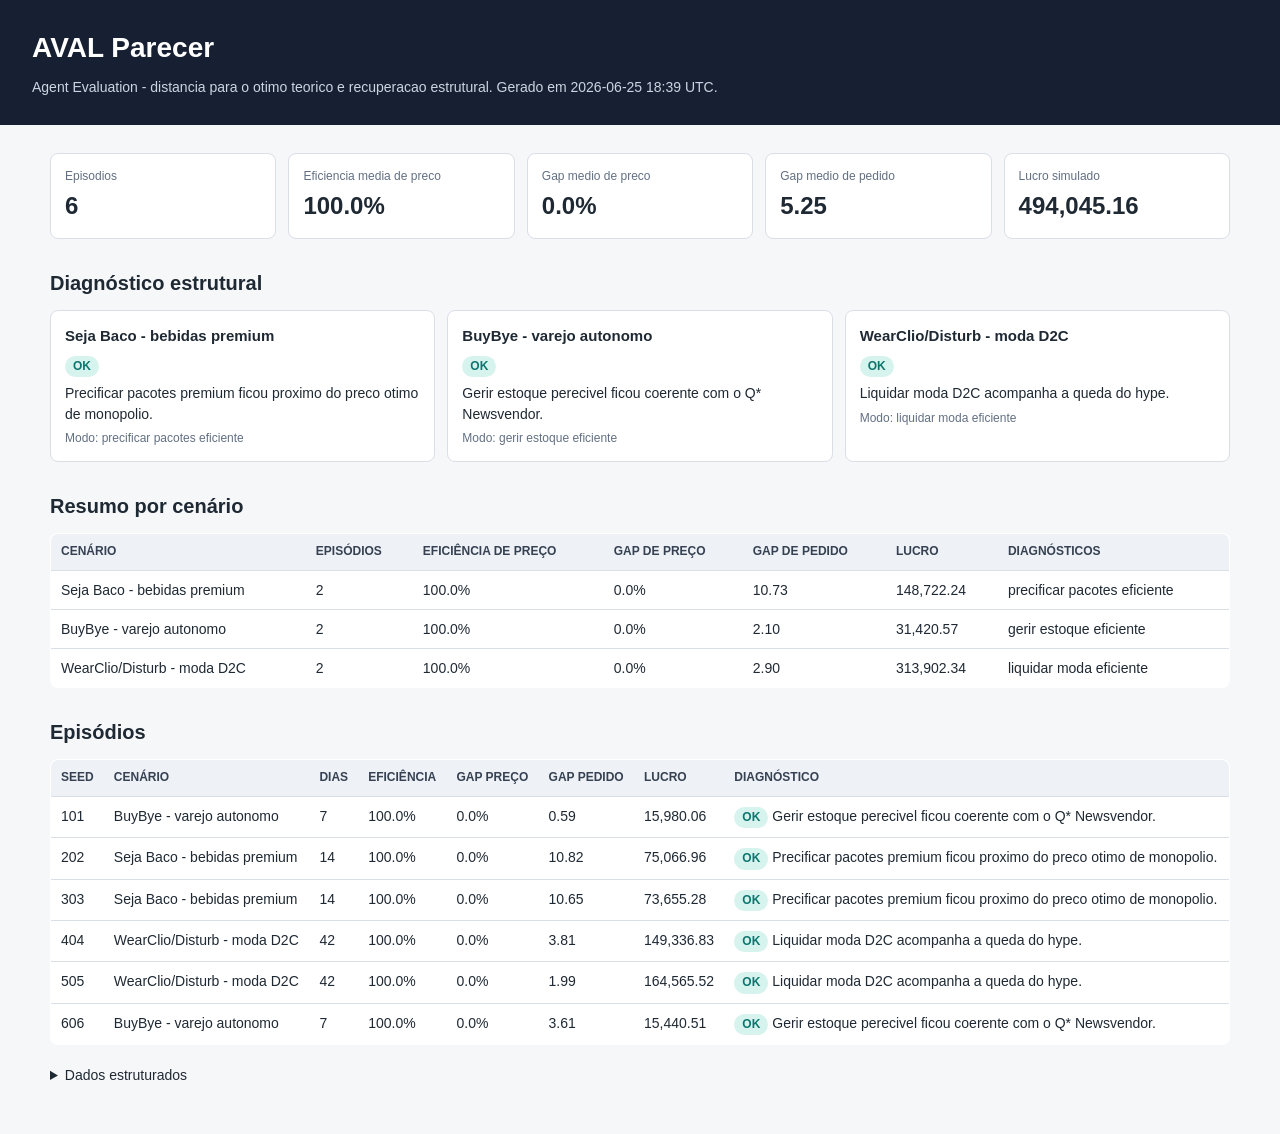
==== aval_parecer.html @ ace07bf6 "Implement AVAL MVP evaluation framework" ====
<!doctype html>
<html lang="pt-BR">
<head>
  <meta charset="utf-8">
  <meta name="viewport" content="width=device-width, initial-scale=1">
  <title>AVAL Parecer</title>
  <style>
    :root {
      color-scheme: light;
      --bg: #f6f7f9;
      --ink: #1f2933;
      --muted: #627083;
      --line: #d9dee7;
      --panel: #ffffff;
      --good: #0f766e;
      --bad: #b42318;
      --warn: #9a6700;
      --accent: #244c88;
    }
    body {
      margin: 0;
      background: var(--bg);
      color: var(--ink);
      font: 14px/1.45 Arial, Helvetica, sans-serif;
    }
    header {
      background: #172033;
      color: white;
      padding: 28px 32px;
    }
    main {
      max-width: 1180px;
      margin: 0 auto;
      padding: 28px 24px 48px;
    }
    h1, h2, h3 {
      margin: 0;
      letter-spacing: 0;
    }
    h1 {
      font-size: 28px;
      font-weight: 700;
    }
    h2 {
      font-size: 20px;
      margin: 30px 0 12px;
    }
    h3 {
      font-size: 15px;
      margin-bottom: 8px;
    }
    .subtitle {
      margin-top: 8px;
      color: #cbd5e1;
    }
    .grid {
      display: grid;
      grid-template-columns: repeat(auto-fit, minmax(210px, 1fr));
      gap: 12px;
    }
    .metric, .scenario {
      background: var(--panel);
      border: 1px solid var(--line);
      border-radius: 8px;
      padding: 14px;
    }
    .metric-label, .muted {
      color: var(--muted);
      font-size: 12px;
    }
    .metric-value {
      font-size: 24px;
      font-weight: 700;
      margin-top: 4px;
    }
    table {
      width: 100%;
      border-collapse: collapse;
      background: var(--panel);
      border: 1px solid var(--line);
      border-radius: 8px;
      overflow: hidden;
    }
    th, td {
      border-bottom: 1px solid var(--line);
      padding: 9px 10px;
      text-align: left;
      vertical-align: top;
    }
    th {
      background: #eef2f7;
      color: #364152;
      font-size: 12px;
      text-transform: uppercase;
    }
    tr:last-child td {
      border-bottom: 0;
    }
    .badge {
      display: inline-block;
      border-radius: 999px;
      padding: 2px 8px;
      font-size: 12px;
      font-weight: 700;
      white-space: nowrap;
    }
    .pass {
      background: #d7f3ee;
      color: var(--good);
    }
    .fail {
      background: #fee4e2;
      color: var(--bad);
    }
    .unknown {
      background: #fff2cc;
      color: var(--warn);
    }
    .scenario p {
      margin: 6px 0 0;
    }
    details {
      margin-top: 20px;
    }
    pre {
      max-height: 320px;
      overflow: auto;
      background: #111827;
      color: #e5e7eb;
      padding: 12px;
      border-radius: 8px;
      font-size: 12px;
    }
  </style>
</head>
<body>
  <header>
    <h1>AVAL Parecer</h1>
    <div class="subtitle">Agent Evaluation - distancia para o otimo teorico e recuperacao estrutural. Gerado em 2026-06-25 18:39 UTC.</div>
  </header>
  <main>
    <section class="grid" aria-label="Resumo executivo">
      <div class="metric"><div class="metric-label">Episodios</div><div class="metric-value">6</div></div>
      <div class="metric"><div class="metric-label">Eficiencia media de preco</div><div class="metric-value">100.0%</div></div>
      <div class="metric"><div class="metric-label">Gap medio de preco</div><div class="metric-value">0.0%</div></div>
      <div class="metric"><div class="metric-label">Gap medio de pedido</div><div class="metric-value">5.25</div></div>
      <div class="metric"><div class="metric-label">Lucro simulado</div><div class="metric-value">494,045.16</div></div>
    </section>

    <h2>Diagn&oacute;stico estrutural</h2>
    <section class="grid">
      <article class="scenario"><h3>Seja Baco - bebidas premium</h3><span class="badge pass">OK</span><p>Precificar pacotes premium ficou proximo do preco otimo de monopolio.</p><p class="muted">Modo: precificar pacotes eficiente</p></article>
<article class="scenario"><h3>BuyBye - varejo autonomo</h3><span class="badge pass">OK</span><p>Gerir estoque perecivel ficou coerente com o Q* Newsvendor.</p><p class="muted">Modo: gerir estoque eficiente</p></article>
<article class="scenario"><h3>WearClio/Disturb - moda D2C</h3><span class="badge pass">OK</span><p>Liquidar moda D2C acompanha a queda do hype.</p><p class="muted">Modo: liquidar moda eficiente</p></article>
    </section>

    <h2>Resumo por cen&aacute;rio</h2>
    <table>
      <thead>
        <tr>
          <th>Cen&aacute;rio</th>
          <th>Epis&oacute;dios</th>
          <th>Efici&ecirc;ncia de pre&ccedil;o</th>
          <th>Gap de pre&ccedil;o</th>
          <th>Gap de pedido</th>
          <th>Lucro</th>
          <th>Diagn&oacute;sticos</th>
        </tr>
      </thead>
      <tbody>
        <tr><td>Seja Baco - bebidas premium</td><td>2</td><td>100.0%</td><td>0.0%</td><td>10.73</td><td>148,722.24</td><td>precificar pacotes eficiente</td></tr>
<tr><td>BuyBye - varejo autonomo</td><td>2</td><td>100.0%</td><td>0.0%</td><td>2.10</td><td>31,420.57</td><td>gerir estoque eficiente</td></tr>
<tr><td>WearClio/Disturb - moda D2C</td><td>2</td><td>100.0%</td><td>0.0%</td><td>2.90</td><td>313,902.34</td><td>liquidar moda eficiente</td></tr>
      </tbody>
    </table>

    <h2>Epis&oacute;dios</h2>
    <table>
      <thead>
        <tr>
          <th>Seed</th>
          <th>Cen&aacute;rio</th>
          <th>Dias</th>
          <th>Efici&ecirc;ncia</th>
          <th>Gap pre&ccedil;o</th>
          <th>Gap pedido</th>
          <th>Lucro</th>
          <th>Diagn&oacute;stico</th>
        </tr>
      </thead>
      <tbody>
        <tr><td>101</td><td>BuyBye - varejo autonomo</td><td>7</td><td>100.0%</td><td>0.0%</td><td>0.59</td><td>15,980.06</td><td><span class="badge pass">OK</span> Gerir estoque perecivel ficou coerente com o Q* Newsvendor.</td></tr>
<tr><td>202</td><td>Seja Baco - bebidas premium</td><td>14</td><td>100.0%</td><td>0.0%</td><td>10.82</td><td>75,066.96</td><td><span class="badge pass">OK</span> Precificar pacotes premium ficou proximo do preco otimo de monopolio.</td></tr>
<tr><td>303</td><td>Seja Baco - bebidas premium</td><td>14</td><td>100.0%</td><td>0.0%</td><td>10.65</td><td>73,655.28</td><td><span class="badge pass">OK</span> Precificar pacotes premium ficou proximo do preco otimo de monopolio.</td></tr>
<tr><td>404</td><td>WearClio/Disturb - moda D2C</td><td>42</td><td>100.0%</td><td>0.0%</td><td>3.81</td><td>149,336.83</td><td><span class="badge pass">OK</span> Liquidar moda D2C acompanha a queda do hype.</td></tr>
<tr><td>505</td><td>WearClio/Disturb - moda D2C</td><td>42</td><td>100.0%</td><td>0.0%</td><td>1.99</td><td>164,565.52</td><td><span class="badge pass">OK</span> Liquidar moda D2C acompanha a queda do hype.</td></tr>
<tr><td>606</td><td>BuyBye - varejo autonomo</td><td>7</td><td>100.0%</td><td>0.0%</td><td>3.61</td><td>15,440.51</td><td><span class="badge pass">OK</span> Gerir estoque perecivel ficou coerente com o Q* Newsvendor.</td></tr>
      </tbody>
    </table>

    <details>
      <summary>Dados estruturados</summary>
      <pre>{
  &quot;agent_name&quot;: &quot;OracleAgent&quot;,
  &quot;seeds&quot;: [
    101,
    202,
    303,
    404,
    505,
    606
  ],
  &quot;scenario_assignment&quot;: {
    &quot;101&quot;: &quot;buybye_autonomous&quot;,
    &quot;202&quot;: &quot;baco_premium&quot;,
    &quot;303&quot;: &quot;baco_premium&quot;,
    &quot;404&quot;: &quot;d2c_fashion&quot;,
    &quot;505&quot;: &quot;d2c_fashion&quot;,
    &quot;606&quot;: &quot;buybye_autonomous&quot;
  },
  &quot;episodes&quot;: [
    {
      &quot;scenario_id&quot;: &quot;buybye_autonomous&quot;,
      &quot;seed&quot;: 101,
      &quot;horizon_days&quot;: 7,
      &quot;steps&quot;: [
        {
          &quot;scenario_id&quot;: &quot;buybye_autonomous&quot;,
          &quot;seed&quot;: 101,
          &quot;day&quot;: 0,
          &quot;prices&quot;: [
            24.4375,
            36.97959183673469,
            25.162162162162158
          ],
          &quot;orders&quot;: [
            52.19466666666666,
            54.99159859976663,
            42.09767123287671
          ],
          &quot;markdowns&quot;: [
            0.0,
            0.0,
            0.0
          ],
          &quot;offer_ids&quot;: [
            &quot;fresh_salad_bowl&quot;,
            &quot;sushi_box&quot;,
            &quot;cold_pressed_juice&quot;
          ],
          &quot;sku_ids&quot;: [
            &quot;fresh_salad_bowl&quot;,
            &quot;sushi_box&quot;,
            &quot;cold_pressed_juice&quot;
          ],
          &quot;bundle_ids&quot;: [],
          &quot;oracle_prices&quot;: [
            24.4375,
            36.97959183673469,
            25.162162162162158
          ],
          &quot;oracle_orders&quot;: [
            52.19466666666666,
            54.99159859976663,
            42.09767123287671
          ],
          &quot;relative_price_gap&quot;: [
            0.0,
            0.0,
            0.0
          ],
          &quot;order_gap&quot;: [
            0.0,
            0.0,
            0.0
          ],
          &quot;mean_abs_relative_price_gap&quot;: 0.0,
          &quot;mean_abs_order_gap&quot;: 0.0,
          &quot;price_efficiency&quot;: 1.0,
          &quot;cost_pass_through&quot;: 1.276126706258468,
          &quot;profit&quot;: 2437.3826606750354,
          &quot;revenue&quot;: 4048.378716202955,
          &quot;order_cost&quot;: 1628.3009383268598,
          &quot;expired_units&quot;: [
            0.0,
            8.652441399469993,
            0.0
          ],
          &quot;lost_sales&quot;: [
            9.79837351287106,
            0.0,
            0.187658654402739
          ],
          &quot;bundle_sales&quot;: [],
          &quot;inventory_end&quot;: [
            0.0,
            0.0,
            0.0
          ]
        },
        {
          &quot;scenario_id&quot;: &quot;buybye_autonomous&quot;,
          &quot;seed&quot;: 101,
          &quot;day&quot;: 1,
          &quot;prices&quot;: [
            24.4375,
            36.97959183673469,
            25.162162162162158
          ],
          &quot;orders&quot;: [
            52.19466666666666,
            54.99159859976663,
            42.09767123287671
          ],
          &quot;markdowns&quot;: [
            0.0,
            0.0,
            0.0
          ],
          &quot;offer_ids&quot;: [
            &quot;fresh_salad_bowl&quot;,
            &quot;sushi_box&quot;,
            &quot;cold_pressed_juice&quot;
          ],
          &quot;sku_ids&quot;: [
            &quot;fresh_salad_bowl&quot;,
            &quot;sushi_box&quot;,
            &quot;cold_pressed_juice&quot;
          ],
          &quot;bundle_ids&quot;: [],
          &quot;oracle_prices&quot;: [
            24.4375,
            36.97959183673469,
            25.162162162162158
          ],
          &quot;oracle_orders&quot;: [
            52.19466666666666,
            54.99159859976663,
            42.09767123287671
          ],
          &quot;relative_price_gap&quot;: [
            0.0,
            0.0,
            0.0
          ],
          &quot;order_gap&quot;: [
            0.0,
            0.0,
            0.0
          ],
          &quot;mean_abs_relative_price_gap&quot;: 0.0,
          &quot;mean_abs_order_gap&quot;: 0.0,
          &quot;price_efficiency&quot;: 1.0,
          &quot;cost_pass_through&quot;: 1.276126706258468,
          &quot;profit&quot;: 2320.8726077356005,
          &quot;revenue&quot;: 3925.70824052978,
          &quot;order_cost&quot;: 1628.3009383268598,
          &quot;expired_units&quot;: [
            1.473764739325489,
            10.995770396677216,
            0.0
          ],
          &quot;lost_sales&quot;: [
            0.0,
            0.0,
            3.497745241273229
          ],
          &quot;bundle_sales&quot;: [],
          &quot;inventory_end&quot;: [
            0.0,
            0.0,
            0.0
          ]
        },
        {
          &quot;scenario_id&quot;: &quot;buybye_autonomous&quot;,
          &quot;seed&quot;: 101,
          &quot;day&quot;: 2,
          &quot;prices&quot;: [
            24.4375,
            36.97959183673469,
            25.162162162162158
          ],
          &quot;orders&quot;: [
            52.19466666666666,
            54.99159859976663,
            42.09767123287671
          ],
          &quot;markdowns&quot;: [
            0.0,
            0.0,
            0.0
          ],
          &quot;offer_ids&quot;: [
            &quot;fresh_salad_bowl&quot;,
            &quot;sushi_box&quot;,
            &quot;cold_pressed_juice&quot;
          ],
          &quot;sku_ids&quot;: [
            &quot;fresh_salad_bowl&quot;,
            &quot;sushi_box&quot;,
            &quot;cold_pressed_juice&quot;
          ],
          &quot;bundle_ids&quot;: [],
          &quot;oracle_prices&quot;: [
            24.4375,
            36.97959183673469,
            25.162162162162158
          ],
          &quot;oracle_orders&quot;: [
            52.19466666666666,
            54.99159859976663,
            42.09767123287671
          ],
          &quot;relative_price_gap&quot;: [
            0.0,
            0.0,
            0.0
          ],
          &quot;order_gap&quot;: [
            0.0,
            0.0,
            0.0
          ],
          &quot;mean_abs_relative_price_gap&quot;: 0.0,
          &quot;mean_abs_order_gap&quot;: 0.0,
          &quot;price_efficiency&quot;: 1.0,
          &quot;cost_pass_through&quot;: 1.276126706258468,
          &quot;profit&quot;: 2443.323109950994,
          &quot;revenue&quot;: 4054.658817771238,
          &quot;order_cost&quot;: 1628.3009383268598,
          &quot;expired_units&quot;: [
            0.0,
            8.482615253307806,
            0.0
          ],
          &quot;lost_sales&quot;: [
            7.423942763047556,
            0.0,
            4.70857231831274
          ],
          &quot;bundle_sales&quot;: [],
          &quot;inventory_end&quot;: [
            0.0,
            0.0,
            0.0
          ]
        },
        {
          &quot;scenario_id&quot;: &quot;buybye_autonomous&quot;,
          &quot;seed&quot;: 101,
          &quot;day&quot;: 3,
          &quot;prices&quot;: [
            24.4375,
            36.97959183673469,
            25.162162162162158
          ],
          &quot;orders&quot;: [
            52.19466666666666,
            54.99159859976663,
            42.09767123287671
          ],
          &quot;markdowns&quot;: [
            0.0,
            0.0,
            0.0
          ],
          &quot;offer_ids&quot;: [
            &quot;fresh_salad_bowl&quot;,
            &quot;sushi_box&quot;,
            &quot;cold_pressed_juice&quot;
          ],
          &quot;sku_ids&quot;: [
            &quot;fresh_salad_bowl&quot;,
            &quot;sushi_box&quot;,
            &quot;cold_pressed_juice&quot;
          ],
          &quot;bundle_ids&quot;: [],
          &quot;oracle_prices&quot;: [
            24.4375,
            36.97959183673469,
            25.162162162162158
          ],
          &quot;oracle_orders&quot;: [
            52.19466666666666,
            54.99159859976663,
            42.09767123287671
          ],
          &quot;relative_price_gap&quot;: [
            0.0,
            0.0,
            0.0
          ],
          &quot;order_gap&quot;: [
            0.0,
            0.0,
            0.0
          ],
          &quot;mean_abs_relative_price_gap&quot;: 0.0,
          &quot;mean_abs_order_gap&quot;: 0.0,
          &quot;price_efficiency&quot;: 1.0,
          &quot;cost_pass_through&quot;: 1.276126706258468,
          &quot;profit&quot;: 2372.406763053027,
          &quot;revenue&quot;: 3987.497813296744,
          &quot;order_cost&quot;: 1628.3009383268598,
          &quot;expired_units&quot;: [
            13.209888083142467,
            0.0,
            0.0
          ],
          &quot;lost_sales&quot;: [
            0.0,
            7.406252645645765,
            0.0
          ],
          &quot;bundle_sales&quot;: [],
          &quot;inventory_end&quot;: [
            0.0,
            0.0,
            2.3061616821364552
          ]
        },
        {
          &quot;scenario_id&quot;: &quot;buybye_autonomous&quot;,
          &quot;seed&quot;: 101,
          &quot;day&quot;: 4,
          &quot;prices&quot;: [
            24.4375,
            36.97959183673469,
            25.162162162162158
          ],
          &quot;orders&quot;: [
            52.19466666666666,
            54.99159859976663,
            39.79150955074026
          ],
          &quot;markdowns&quot;: [
            0.0,
            0.0,
            0.0
          ],
          &quot;offer_ids&quot;: [
            &quot;fresh_salad_bowl&quot;,
            &quot;sushi_box&quot;,
            &quot;cold_pressed_juice&quot;
          ],
          &quot;sku_ids&quot;: [
            &quot;fresh_salad_bowl&quot;,
            &quot;sushi_box&quot;,
            &quot;cold_pressed_juice&quot;
          ],
          &quot;bundle_ids&quot;: [],
          &quot;oracle_prices&quot;: [
            24.4375,
            36.97959183673469,
            25.162162162162158
          ],
          &quot;oracle_orders&quot;: [
            52.19466666666666,
            54.99159859976663,
            42.09767123287671
          ],
          &quot;relative_price_gap&quot;: [
            0.0,
            0.0,
            0.0
          ],
          &quot;order_gap&quot;: [
            0.0,
            0.0,
            -2.3061616821364552
          ],
          &quot;mean_abs_relative_price_gap&quot;: 0.0,
          &quot;mean_abs_order_gap&quot;: 0.7687205607121518,
          &quot;price_efficiency&quot;: 1.0,
          &quot;cost_pass_through&quot;: 1.276126706258468,
          &quot;profit&quot;: 1912.700844413069,
          &quot;revenue&quot;: 3480.8788793398053,
          &quot;order_cost&quot;: 1614.463968234041,
          &quot;expired_units&quot;: [
            5.320729987444267,
            20.482601659930282,
            0.0
          ],
          &quot;lost_sales&quot;: [
            0.0,
            0.0,
            2.827485641110414
          ],
          &quot;bundle_sales&quot;: [],
          &quot;inventory_end&quot;: [
            0.0,
            0.0,
            0.0
          ]
        },
        {
          &quot;scenario_id&quot;: &quot;buybye_autonomous&quot;,
          &quot;seed&quot;: 101,
          &quot;day&quot;: 5,
          &quot;prices&quot;: [
            24.4375,
            36.97959183673469,
            25.162162162162158
          ],
          &quot;orders&quot;: [
            52.19466666666666,
            54.99159859976663,
            42.09767123287671
          ],
          &quot;markdowns&quot;: [
            0.0,
            0.0,
            0.0
          ],
          &quot;offer_ids&quot;: [
            &quot;fresh_salad_bowl&quot;,
            &quot;sushi_box&quot;,
            &quot;cold_pressed_juice&quot;
          ],
          &quot;sku_ids&quot;: [
            &quot;fresh_salad_bowl&quot;,
            &quot;sushi_box&quot;,
            &quot;cold_pressed_juice&quot;
          ],
          &quot;bundle_ids&quot;: [],
          &quot;oracle_prices&quot;: [
            24.4375,
            36.97959183673469,
            25.162162162162158
          ],
          &quot;oracle_orders&quot;: [
            52.19466666666666,
            54.99159859976663,
            42.09767123287671
          ],
          &quot;relative_price_gap&quot;: [
            0.0,
            0.0,
            0.0
          ],
          &quot;order_gap&quot;: [
            0.0,
            0.0,
            0.0
          ],
          &quot;mean_abs_relative_price_gap&quot;: 0.0,
          &quot;mean_abs_order_gap&quot;: 0.0,
          &quot;price_efficiency&quot;: 1.0,
          &quot;cost_pass_through&quot;: 1.276126706258468,
          &quot;profit&quot;: 2173.474330803838,
          &quot;revenue&quot;: 3784.655840577596,
          &quot;order_cost&quot;: 1628.3009383268598,
          &quot;expired_units&quot;: [
            2.0384259045970765,
            7.540501324252247,
            0.0
          ],
          &quot;lost_sales&quot;: [
            0.0,
            0.0,
            0.0
          ],
          &quot;bundle_sales&quot;: [],
          &quot;inventory_end&quot;: [
            0.0,
            0.0,
            10.13537433971904
          ]
        },
        {
          &quot;scenario_id&quot;: &quot;buybye_autonomous&quot;,
          &quot;seed&quot;: 101,
          &quot;day&quot;: 6,
          &quot;prices&quot;: [
            24.4375,
            36.97959183673469,
            25.162162162162158
          ],
          &quot;orders&quot;: [
            52.19466666666666,
            54.99159859976663,
            31.962296893157674
          ],
          &quot;markdowns&quot;: [
            0.0,
            0.0,
            0.0
          ],
          &quot;offer_ids&quot;: [
            &quot;fresh_salad_bowl&quot;,
            &quot;sushi_box&quot;,
            &quot;cold_pressed_juice&quot;
          ],
          &quot;sku_ids&quot;: [
            &quot;fresh_salad_bowl&quot;,
            &quot;sushi_box&quot;,
            &quot;cold_pressed_juice&quot;
          ],
          &quot;bundle_ids&quot;: [],
          &quot;oracle_prices&quot;: [
            24.4375,
            36.97959183673469,
            25.162162162162158
          ],
          &quot;oracle_orders&quot;: [
            52.19466666666666,
            54.99159859976663,
            42.09767123287671
          ],
          &quot;relative_price_gap&quot;: [
            0.0,
            0.0,
            0.0
          ],
          &quot;order_gap&quot;: [
            0.0,
            0.0,
            -10.13537433971904
          ],
          &quot;mean_abs_relative_price_gap&quot;: 0.0,
          &quot;mean_abs_order_gap&quot;: 3.3784581132396796,
          &quot;price_efficiency&quot;: 1.0,
          &quot;cost_pass_through&quot;: 1.276126706258468,
          &quot;profit&quot;: 2319.8969879988836,
          &quot;revenue&quot;: 3869.188529660008,
          &quot;order_cost&quot;: 1567.4886922885455,
          &quot;expired_units&quot;: [
            0.0,
            9.098575313710292,
            0.0
          ],
          &quot;lost_sales&quot;: [
            0.4684699560663006,
            0.0,
            0.0
          ],
          &quot;bundle_sales&quot;: [],
          &quot;inventory_end&quot;: [
            0.0,
            0.0,
            6.465753437296634
          ]
        }
      ],
      &quot;summary&quot;: {
        &quot;scenario_id&quot;: &quot;buybye_autonomous&quot;,
        &quot;seed&quot;: 101,
        &quot;days_run&quot;: 7,
        &quot;total_profit&quot;: 15980.057304630449,
        &quot;total_revenue&quot;: 27150.966837378124,
        &quot;total_order_cost&quot;: 11323.457352156885,
        &quot;total_expired_units&quot;: [
          22.0428087145093,
          65.25250534734784,
          0.0
        ],
        &quot;total_lost_sales&quot;: [
          17.690786231984916,
          7.406252645645765,
          11.221461855099122
        ],
        &quot;total_orders&quot;: [
          365.3626666666666,
          384.9411901983664,
          282.2421626082815
        ],
        &quot;total_bundle_sales&quot;: [],
        &quot;final_inventory&quot;: [
          0.0,
          0.0,
          6.465753437296634
        ],
        &quot;mean_price_efficiency&quot;: 1.0,
        &quot;mean_abs_relative_price_gap&quot;: 0.0,
        &quot;mean_abs_order_gap&quot;: 0.592454096278833,
        &quot;mean_late_markdown&quot;: 0.0,
        &quot;mean_late_relative_price_gap&quot;: 0.0,
        &quot;mean_bundle_relative_price_gap&quot;: 0.0,
        &quot;diagnostic&quot;: {
          &quot;scenario_id&quot;: &quot;buybye_autonomous&quot;,
          &quot;status&quot;: &quot;pass&quot;,
          &quot;failure_mode&quot;: &quot;gerir estoque eficiente&quot;,
          &quot;message&quot;: &quot;Gerir estoque perecivel ficou coerente com o Q* Newsvendor.&quot;,
          &quot;signals&quot;: {
            &quot;expired_rate&quot;: 0.08454375147984697,
            &quot;lost_rate&quot;: 0.033978581986918895,
            &quot;mean_abs_order_gap&quot;: 0.592454096278833
          }
        }
      }
    },
    {
      &quot;scenario_id&quot;: &quot;baco_premium&quot;,
      &quot;seed&quot;: 202,
      &quot;horizon_days&quot;: 14,
      &quot;steps&quot;: [
        {
          &quot;scenario_id&quot;: &quot;baco_premium&quot;,
          &quot;seed&quot;: 202,
          &quot;day&quot;: 0,
          &quot;prices&quot;: [
            146.14285714285714,
            181.83333333333334,
            229.25,
            361.6153846153846,
            477.7058823529412
          ],
          &quot;orders&quot;: [
            60.0,
            45.0,
            15.0
          ],
          &quot;markdowns&quot;: [
            0.0,
            0.0,
            0.0,
            0.0,
            0.0
          ],
          &quot;offer_ids&quot;: [
            &quot;natural_wine&quot;,
            &quot;aged_cachaca&quot;,
            &quot;reserve_sparkling&quot;,
            &quot;curated_duo&quot;,
            &quot;tasting_trio&quot;
          ],
          &quot;sku_ids&quot;: [
            &quot;natural_wine&quot;,
            &quot;aged_cachaca&quot;,
            &quot;reserve_sparkling&quot;
          ],
          &quot;bundle_ids&quot;: [
            &quot;curated_duo&quot;,
            &quot;tasting_trio&quot;
          ],
          &quot;oracle_prices&quot;: [
            146.14285714285714,
            181.83333333333334,
            229.25,
            361.6153846153846,
            477.7058823529412
          ],
          &quot;oracle_orders&quot;: [
            32.0875366568915,
            27.40032997250229,
            21.969945474372956
          ],
          &quot;relative_price_gap&quot;: [
            0.0,
            0.0,
            0.0,
            0.0,
            0.0
          ],
          &quot;order_gap&quot;: [
            27.9124633431085,
            17.59967002749771,
            -6.969945474372956
          ],
          &quot;mean_abs_relative_price_gap&quot;: 0.0,
          &quot;mean_abs_order_gap&quot;: 17.49402628165972,
          &quot;price_efficiency&quot;: 1.0,
          &quot;cost_pass_through&quot;: 1.986782661106102,
          &quot;profit&quot;: 6193.844430811456,
          &quot;revenue&quot;: 14353.844430811456,
          &quot;order_cost&quot;: 8160.0,
          &quot;expired_units&quot;: [
            0.0,
            0.0,
            0.0
          ],
          &quot;lost_sales&quot;: [
            0.0,
            0.0,
            23.84604106861161,
            13.864916807834867,
            19.79840792968796
          ],
          &quot;bundle_sales&quot;: [
            15.0,
            0.0
          ],
          &quot;inventory_end&quot;: [
            15.99455000091509,
            19.20344092025591,
            0.0
          ]
        },
        {
          &quot;scenario_id&quot;: &quot;baco_premium&quot;,
          &quot;seed&quot;: 202,
          &quot;day&quot;: 1,
          &quot;prices&quot;: [
            146.14285714285714,
            181.83333333333334,
            229.25,
            361.6153846153846,
            477.7058823529412
          ],
          &quot;orders&quot;: [
            60.0,
            24.802009078829002,
            0.0
          ],
          &quot;markdowns&quot;: [
            0.0,
            0.0,
            0.0,
            0.0,
            0.0
          ],
          &quot;offer_ids&quot;: [
            &quot;natural_wine&quot;,
            &quot;aged_cachaca&quot;,
            &quot;reserve_sparkling&quot;,
            &quot;curated_duo&quot;,
            &quot;tasting_trio&quot;
          ],
          &quot;sku_ids&quot;: [
            &quot;natural_wine&quot;,
            &quot;aged_cachaca&quot;,
            &quot;reserve_sparkling&quot;
          ],
          &quot;bundle_ids&quot;: [
            &quot;curated_duo&quot;,
            &quot;tasting_trio&quot;
          ],
          &quot;oracle_prices&quot;: [
            146.14285714285714,
            181.83333333333334,
            229.25,
            361.6153846153846,
            477.7058823529412
          ],
          &quot;oracle_orders&quot;: [
            32.0875366568915,
            27.40032997250229,
            21.969945474372956
          ],
          &quot;relative_price_gap&quot;: [
            0.0,
            0.0,
            0.0,
            0.0,
            0.0
          ],
          &quot;order_gap&quot;: [
            27.9124633431085,
            -2.5983208936732893,
            -21.969945474372956
          ],
          &quot;mean_abs_relative_price_gap&quot;: 0.0,
          &quot;mean_abs_order_gap&quot;: 17.493576570384914,
          &quot;price_efficiency&quot;: 1.0,
          &quot;cost_pass_through&quot;: 1.986782661106102,
          &quot;profit&quot;: 4046.398704093429,
          &quot;revenue&quot;: 9312.143357769117,
          &quot;order_cost&quot;: 5265.744653675688,
          &quot;expired_units&quot;: [
            0.0,
            0.0,
            0.0
          ],
          &quot;lost_sales&quot;: [
            0.0,
            0.0,
            24.013910513901102,
            24.11398805407745,
            24.711022159388868
          ],
          &quot;bundle_sales&quot;: [
            0.0,
            0.0
          ],
          &quot;inventory_end&quot;: [
            45.86284914769512,
            17.01034181665218,
            0.0
          ]
        },
        {
          &quot;scenario_id&quot;: &quot;baco_premium&quot;,
          &quot;seed&quot;: 202,
          &quot;day&quot;: 2,
          &quot;prices&quot;: [
            146.14285714285714,
            181.83333333333334,
            229.25,
            361.6153846153846,
            477.7058823529412
          ],
          &quot;orders&quot;: [
            34.60968750919637,
            22.51712152645633,
            0.0
          ],
          &quot;markdowns&quot;: [
            0.0,
            0.0,
            0.0,
            0.0,
            0.0
          ],
          &quot;offer_ids&quot;: [
            &quot;natural_wine&quot;,
            &quot;aged_cachaca&quot;,
            &quot;reserve_sparkling&quot;,
            &quot;curated_duo&quot;,
            &quot;tasting_trio&quot;
          ],
          &quot;sku_ids&quot;: [
            &quot;natural_wine&quot;,
            &quot;aged_cachaca&quot;,
            &quot;reserve_sparkling&quot;
          ],
          &quot;bundle_ids&quot;: [
            &quot;curated_duo&quot;,
            &quot;tasting_trio&quot;
          ],
          &quot;oracle_prices&quot;: [
            146.14285714285714,
            181.83333333333334,
            229.25,
            361.6153846153846,
            477.7058823529412
          ],
          &quot;oracle_orders&quot;: [
            32.0875366568915,
            27.40032997250229,
            21.969945474372956
          ],
          &quot;relative_price_gap&quot;: [
            0.0,
            0.0,
            0.0,
            0.0,
            0.0
          ],
          &quot;order_gap&quot;: [
            2.5221508523048684,
            -4.883208446045963,
            -21.969945474372956
          ],
          &quot;mean_abs_relative_price_gap&quot;: 0.0,
          &quot;mean_abs_order_gap&quot;: 9.791768257574596,
          &quot;price_efficiency&quot;: 1.0,
          &quot;cost_pass_through&quot;: 1.986782661106102,
          &quot;profit&quot;: 5855.274968485055,
          &quot;revenue&quot;: 9483.8695939233,
          &quot;order_cost&quot;: 3628.594625438245,
          &quot;expired_units&quot;: [
            0.0,
            0.0,
            0.0
          ],
          &quot;lost_sales&quot;: [
            0.0,
            0.0,
            21.517935567526614,
            25.479167128946184,
            21.85342849169658
          ],
          &quot;bundle_sales&quot;: [
            0.0,
            0.0
          ],
          &quot;inventory_end&quot;: [
            51.83768321751947,
            10.384895249103916,
            0.0
          ]
        },
        {
          &quot;scenario_id&quot;: &quot;baco_premium&quot;,
          &quot;seed&quot;: 202,
          &quot;day&quot;: 3,
          &quot;prices&quot;: [
            146.14285714285714,
            181.83333333333334,
            229.25,
            361.6153846153846,
            477.7058823529412
          ],
          &quot;orders&quot;: [
            28.634853439372023,
            29.142568094004588,
            0.0
          ],
          &quot;markdowns&quot;: [
            0.0,
            0.0,
            0.0,
            0.0,
            0.0
          ],
          &quot;offer_ids&quot;: [
            &quot;natural_wine&quot;,
            &quot;aged_cachaca&quot;,
            &quot;reserve_sparkling&quot;,
            &quot;curated_duo&quot;,
            &quot;tasting_trio&quot;
          ],
          &quot;sku_ids&quot;: [
            &quot;natural_wine&quot;,
            &quot;aged_cachaca&quot;,
            &quot;reserve_sparkling&quot;
          ],
          &quot;bundle_ids&quot;: [
            &quot;curated_duo&quot;,
            &quot;tasting_trio&quot;
          ],
          &quot;oracle_prices&quot;: [
            146.14285714285714,
            181.83333333333334,
            229.25,
            361.6153846153846,
            477.7058823529412
          ],
          &quot;oracle_orders&quot;: [
            32.0875366568915,
            27.40032997250229,
            21.969945474372956
          ],
          &quot;relative_price_gap&quot;: [
            0.0,
            0.0,
            0.0,
            0.0,
            0.0
          ],
          &quot;order_gap&quot;: [
            -3.4526832175194784,
            1.7422381215022966,
            -21.969945474372956
          ],
          &quot;mean_abs_relative_price_gap&quot;: 0.0,
          &quot;mean_abs_order_gap&quot;: 9.05495560446491,
          &quot;price_efficiency&quot;: 1.0,
          &quot;cost_pass_through&quot;: 1.986782661106102,
          &quot;profit&quot;: 4885.838249023569,
          &quot;revenue&quot;: 8644.924651275476,
          &quot;order_cost&quot;: 3759.086402251907,
          &quot;expired_units&quot;: [
            0.0,
            0.0,
            0.0
          ],
          &quot;lost_sales&quot;: [
            0.0,
            0.0,
            20.899860324295474,
            31.26843012962356,
            22.660432631647296
          ],
          &quot;bundle_sales&quot;: [
            0.0,
            0.0
          ],
          &quot;inventory_end&quot;: [
            49.79214065533449,
            16.64274883531576,
            0.0
          ]
        },
        {
          &quot;scenario_id&quot;: &quot;baco_premium&quot;,
          &quot;seed&quot;: 202,
          &quot;day&quot;: 4,
          &quot;prices&quot;: [
            146.14285714285714,
            181.83333333333334,
            229.25,
            361.6153846153846,
            477.7058823529412
          ],
          &quot;orders&quot;: [
            30.680396001557,
            22.88471450779275,
            0.0
          ],
          &quot;markdowns&quot;: [
            0.0,
            0.0,
            0.0,
            0.0,
            0.0
          ],
          &quot;offer_ids&quot;: [
            &quot;natural_wine&quot;,
            &quot;aged_cachaca&quot;,
            &quot;reserve_sparkling&quot;,
            &quot;curated_duo&quot;,
            &quot;tasting_trio&quot;
          ],
          &quot;sku_ids&quot;: [
            &quot;natural_wine&quot;,
            &quot;aged_cachaca&quot;,
            &quot;reserve_sparkling&quot;
          ],
          &quot;bundle_ids&quot;: [
            &quot;curated_duo&quot;,
            &quot;tasting_trio&quot;
          ],
          &quot;oracle_prices&quot;: [
            146.14285714285714,
            181.83333333333334,
            229.25,
            361.6153846153846,
            477.7058823529412
          ],
          &quot;oracle_orders&quot;: [
            32.0875366568915,
            27.40032997250229,
            21.969945474372956
          ],
          &quot;relative_price_gap&quot;: [
            0.0,
            0.0,
            0.0,
            0.0,
            0.0
          ],
          &quot;order_gap&quot;: [
            -1.4071406553345014,
            -4.515615464709541,
            -21.969945474372956
          ],
          &quot;mean_abs_relative_price_gap&quot;: 0.0,
          &quot;mean_abs_order_gap&quot;: 9.297567198139,
          &quot;price_efficiency&quot;: 1.0,
          &quot;cost_pass_through&quot;: 1.986782661106102,
          &quot;profit&quot;: 5574.299280562306,
          &quot;revenue&quot;: 9001.46169321369,
          &quot;order_cost&quot;: 3427.1624126513843,
          &quot;expired_units&quot;: [
            0.0,
            0.0,
            0.0
          ],
          &quot;lost_sales&quot;: [
            0.0,
            0.0,
            22.915101697758015,
            26.939398323613624,
            17.63020655689266
          ],
          &quot;bundle_sales&quot;: [
            0.0,
            0.0
          ],
          &quot;inventory_end&quot;: [
            54.18310812263256,
            11.15285567364489,
            0.0
          ]
        },
        {
          &quot;scenario_id&quot;: &quot;baco_premium&quot;,
          &quot;seed&quot;: 202,
          &quot;day&quot;: 5,
          &quot;prices&quot;: [
            146.14285714285714,
            181.83333333333334,
            229.25,
            361.6153846153846,
            477.7058823529412
          ],
          &quot;orders&quot;: [
            26.28942853425893,
            28.374607669463614,
            0.0
          ],
          &quot;markdowns&quot;: [
            0.0,
            0.0,
            0.0,
            0.0,
            0.0
          ],
          &quot;offer_ids&quot;: [
            &quot;natural_wine&quot;,
            &quot;aged_cachaca&quot;,
            &quot;reserve_sparkling&quot;,
            &quot;curated_duo&quot;,
            &quot;tasting_trio&quot;
          ],
          &quot;sku_ids&quot;: [
            &quot;natural_wine&quot;,
            &quot;aged_cachaca&quot;,
            &quot;reserve_sparkling&quot;
          ],
          &quot;bundle_ids&quot;: [
            &quot;curated_duo&quot;,
            &quot;tasting_trio&quot;
          ],
          &quot;oracle_prices&quot;: [
            146.14285714285714,
            181.83333333333334,
            229.25,
            361.6153846153846,
            477.7058823529412
          ],
          &quot;oracle_orders&quot;: [
            32.0875366568915,
            27.40032997250229,
            21.969945474372956
          ],
          &quot;relative_price_gap&quot;: [
            0.0,
            0.0,
            0.0,
            0.0,
            0.0
          ],
          &quot;order_gap&quot;: [
            -5.79810812263257,
            0.9742776969613232,
            -21.969945474372956
          ],
          &quot;mean_abs_relative_price_gap&quot;: 0.0,
          &quot;mean_abs_order_gap&quot;: 9.58077709798895,
          &quot;price_efficiency&quot;: 1.0,
          &quot;cost_pass_through&quot;: 1.986782661106102,
          &quot;profit&quot;: 5433.363469480757,
          &quot;revenue&quot;: 9001.122076669155,
          &quot;order_cost&quot;: 3567.758607188398,
          &quot;expired_units&quot;: [
            0.0,
            0.0,
            0.0
          ],
          &quot;lost_sales&quot;: [
            0.0,
            0.0,
            21.66166931769341,
            25.792967583310652,
            20.61558717181424
          ],
          &quot;bundle_sales&quot;: [
            0.0,
            0.0
          ],
          &quot;inventory_end&quot;: [
            48.97070634577814,
            15.344028385600222,
            0.0
          ]
        },
        {
          &quot;scenario_id&quot;: &quot;baco_premium&quot;,
          &quot;seed&quot;: 202,
          &quot;day&quot;: 6,
          &quot;prices&quot;: [
            146.14285714285714,
            181.83333333333334,
            229.25,
            361.6153846153846,
            477.7058823529412
          ],
          &quot;orders&quot;: [
            31.501830311113352,
            24.183434957508283,
            0.0
          ],
          &quot;markdowns&quot;: [
            0.0,
            0.0,
            0.0,
            0.0,
            0.0
          ],
          &quot;offer_ids&quot;: [
            &quot;natural_wine&quot;,
            &quot;aged_cachaca&quot;,
            &quot;reserve_sparkling&quot;,
            &quot;curated_duo&quot;,
            &quot;tasting_trio&quot;
          ],
          &quot;sku_ids&quot;: [
            &quot;natural_wine&quot;,
            &quot;aged_cachaca&quot;,
            &quot;reserve_sparkling&quot;
          ],
          &quot;bundle_ids&quot;: [
            &quot;curated_duo&quot;,
            &quot;tasting_trio&quot;
          ],
          &quot;oracle_prices&quot;: [
            146.14285714285714,
            181.83333333333334,
            229.25,
            361.6153846153846,
            477.7058823529412
          ],
          &quot;oracle_orders&quot;: [
            32.0875366568915,
            27.40032997250229,
            21.969945474372956
          ],
          &quot;relative_price_gap&quot;: [
            0.0,
            0.0,
            0.0,
            0.0,
            0.0
          ],
          &quot;order_gap&quot;: [
            -0.5857063457781493,
            -3.2168950149940088,
            -21.969945474372956
          ],
          &quot;mean_abs_relative_price_gap&quot;: 0.0,
          &quot;mean_abs_order_gap&quot;: 8.590848945048371,
          &quot;price_efficiency&quot;: 1.0,
          &quot;cost_pass_through&quot;: 1.986782661106102,
          &quot;profit&quot;: 7308.049351907563,
          &quot;revenue&quot;: 10876.362826892733,
          &quot;order_cost&quot;: 3568.3134749851706,
          &quot;expired_units&quot;: [
            0.0,
            0.0,
            0.0
          ],
          &quot;lost_sales&quot;: [
            0.0,
            0.0,
            18.699725303528414,
            24.458724247272823,
            25.270843141521183
          ],
          &quot;bundle_sales&quot;: [
            0.0,
            0.0
          ],
          &quot;inventory_end&quot;: [
            44.37238806197953,
            8.726818239805485,
            0.0
          ]
        },
        {
          &quot;scenario_id&quot;: &quot;baco_premium&quot;,
          &quot;seed&quot;: 202,
          &quot;day&quot;: 7,
          &quot;prices&quot;: [
            146.14285714285714,
            181.83333333333334,
            229.25,
            361.6153846153846,
            477.7058823529412
          ],
          &quot;orders&quot;: [
            36.100148594911964,
            30.80064510330302,
            0.0
          ],
          &quot;markdowns&quot;: [
            0.0,
            0.0,
            0.0,
            0.0,
            0.0
          ],
          &quot;offer_ids&quot;: [
            &quot;natural_wine&quot;,
            &quot;aged_cachaca&quot;,
            &quot;reserve_sparkling&quot;,
            &quot;curated_duo&quot;,
            &quot;tasting_trio&quot;
          ],
          &quot;sku_ids&quot;: [
            &quot;natural_wine&quot;,
            &quot;aged_cachaca&quot;,
            &quot;reserve_sparkling&quot;
          ],
          &quot;bundle_ids&quot;: [
            &quot;curated_duo&quot;,
            &quot;tasting_trio&quot;
          ],
          &quot;oracle_prices&quot;: [
            146.14285714285714,
            181.83333333333334,
            229.25,
            361.6153846153846,
            477.7058823529412
          ],
          &quot;oracle_orders&quot;: [
            32.0875366568915,
            27.40032997250229,
            21.969945474372956
          ],
          &quot;relative_price_gap&quot;: [
            0.0,
            0.0,
            0.0,
            0.0,
            0.0
          ],
          &quot;order_gap&quot;: [
            4.012611938020463,
            3.4003151308007276,
            -21.969945474372956
          ],
          &quot;mean_abs_relative_price_gap&quot;: 0.0,
          &quot;mean_abs_order_gap&quot;: 9.794290847731382,
          &quot;price_efficiency&quot;: 1.0,
          &quot;cost_pass_through&quot;: 1.986782661106102,
          &quot;profit&quot;: 5429.987670888686,
          &quot;revenue&quot;: 9741.442736831397,
          &quot;order_cost&quot;: 4311.455065942711,
          &quot;expired_units&quot;: [
            0.0,
            0.0,
            0.0
          ],
          &quot;lost_sales&quot;: [
            0.0,
            0.0,
            22.02566993562926,
            23.212333364481264,
            21.81722166145267
          ],
          &quot;bundle_sales&quot;: [
            0.0,
            0.0
          ],
          &quot;inventory_end&quot;: [
            48.950689733514494,
            11.288691766412068,
            0.0
          ]
        },
        {
          &quot;scenario_id&quot;: &quot;baco_premium&quot;,
          &quot;seed&quot;: 202,
          &quot;day&quot;: 8,
          &quot;prices&quot;: [
            146.14285714285714,
            181.83333333333334,
            229.25,
            361.6153846153846,
            477.7058823529412
          ],
          &quot;orders&quot;: [
            31.521846923376998,
            28.238771576696436,
            0.0
          ],
          &quot;markdowns&quot;: [
            0.0,
            0.0,
            0.0,
            0.0,
            0.0
          ],
          &quot;offer_ids&quot;: [
            &quot;natural_wine&quot;,
            &quot;aged_cachaca&quot;,
            &quot;reserve_sparkling&quot;,
            &quot;curated_duo&quot;,
            &quot;tasting_trio&quot;
          ],
          &quot;sku_ids&quot;: [
            &quot;natural_wine&quot;,
            &quot;aged_cachaca&quot;,
            &quot;reserve_sparkling&quot;
          ],
          &quot;bundle_ids&quot;: [
            &quot;curated_duo&quot;,
            &quot;tasting_trio&quot;
          ],
          &quot;oracle_prices&quot;: [
            146.14285714285714,
            181.83333333333334,
            229.25,
            361.6153846153846,
            477.7058823529412
          ],
          &quot;oracle_orders&quot;: [
            32.0875366568915,
            27.40032997250229,
            21.969945474372956
          ],
          &quot;relative_price_gap&quot;: [
            0.0,
            0.0,
            0.0,
            0.0,
            0.0
          ],
          &quot;order_gap&quot;: [
            -0.5656897335145032,
            0.8384416041941449,
            -21.969945474372956
          ],
          &quot;mean_abs_relative_price_gap&quot;: 0.0,
          &quot;mean_abs_order_gap&quot;: 7.791358937360535,
          &quot;price_efficiency&quot;: 1.0,
          &quot;cost_pass_through&quot;: 1.986782661106102,
          &quot;profit&quot;: 3731.718330574933,
          &quot;revenue&quot;: 7593.177005652942,
          &quot;order_cost&quot;: 3861.458675078009,
          &quot;expired_units&quot;: [
            0.0,
            0.0,
            0.0
          ],
          &quot;lost_sales&quot;: [
            0.0,
            0.0,
            17.47782401542617,
            27.023598479801507,
            18.108695167644576
          ],
          &quot;bundle_sales&quot;: [
            0.0,
            0.0
          ],
          &quot;inventory_end&quot;: [
            55.10458585516329,
            18.15716712516745,
            0.0
          ]
        },
        {
          &quot;scenario_id&quot;: &quot;baco_premium&quot;,
          &quot;seed&quot;: 202,
          &quot;day&quot;: 9,
          &quot;prices&quot;: [
            146.14285714285714,
            181.83333333333334,
            229.25,
            361.6153846153846,
            477.7058823529412
          ],
          &quot;orders&quot;: [
            25.3679508017282,
            21.37029621794106,
            0.0
          ],
          &quot;markdowns&quot;: [
            0.0,
            0.0,
            0.0,
            0.0,
            0.0
          ],
          &quot;offer_ids&quot;: [
            &quot;natural_wine&quot;,
            &quot;aged_cachaca&quot;,
            &quot;reserve_sparkling&quot;,
            &quot;curated_duo&quot;,
            &quot;tasting_trio&quot;
          ],
          &quot;sku_ids&quot;: [
            &quot;natural_wine&quot;,
            &quot;aged_cachaca&quot;,
            &quot;reserve_sparkling&quot;
          ],
          &quot;bundle_ids&quot;: [
            &quot;curated_duo&quot;,
            &quot;tasting_trio&quot;
          ],
          &quot;oracle_prices&quot;: [
            146.14285714285714,
            181.83333333333334,
            229.25,
            361.6153846153846,
            477.7058823529412
          ],
          &quot;oracle_orders&quot;: [
            32.0875366568915,
            27.40032997250229,
            21.969945474372956
          ],
          &quot;relative_price_gap&quot;: [
            0.0,
            0.0,
            0.0,
            0.0,
            0.0
          ],
          &quot;order_gap&quot;: [
            -6.719585855163302,
            -6.030033754561231,
            -21.969945474372956
          ],
          &quot;mean_abs_relative_price_gap&quot;: 0.0,
          &quot;mean_abs_order_gap&quot;: 11.57318836136583,
          &quot;price_efficiency&quot;: 1.0,
          &quot;cost_pass_through&quot;: 1.986782661106102,
          &quot;profit&quot;: 4742.963396889816,
          &quot;revenue&quot;: 7752.965871081808,
          &quot;order_cost&quot;: 3010.002474191992,
          &quot;expired_units&quot;: [
            0.0,
            0.0,
            0.0
          ],
          &quot;lost_sales&quot;: [
            0.0,
            0.0,
            21.51327909596521,
            28.315041926946794,
            19.118995509059303
          ],
          &quot;bundle_sales&quot;: [
            0.0,
            0.0
          ],
          &quot;inventory_end&quot;: [
            55.20115509190243,
            17.200787090714503,
            0.0
          ]
        },
        {
          &quot;scenario_id&quot;: &quot;baco_premium&quot;,
          &quot;seed&quot;: 202,
          &quot;day&quot;: 10,
          &quot;prices&quot;: [
            146.14285714285714,
            181.83333333333334,
            229.25,
            361.6153846153846,
            477.7058823529412
          ],
          &quot;orders&quot;: [
            25.271381564989063,
            22.326676252394,
            0.0
          ],
          &quot;markdowns&quot;: [
            0.0,
            0.0,
            0.0,
            0.0,
            0.0
          ],
          &quot;offer_ids&quot;: [
            &quot;natural_wine&quot;,
            &quot;aged_cachaca&quot;,
            &quot;reserve_sparkling&quot;,
            &quot;curated_duo&quot;,
            &quot;tasting_trio&quot;
          ],
          &quot;sku_ids&quot;: [
            &quot;natural_wine&quot;,
            &quot;aged_cachaca&quot;,
            &quot;reserve_sparkling&quot;
          ],
          &quot;bundle_ids&quot;: [
            &quot;curated_duo&quot;,
            &quot;tasting_trio&quot;
          ],
          &quot;oracle_prices&quot;: [
            146.14285714285714,
            181.83333333333334,
            229.25,
            361.6153846153846,
            477.7058823529412
          ],
          &quot;oracle_orders&quot;: [
            32.0875366568915,
            27.40032997250229,
            21.969945474372956
          ],
          &quot;relative_price_gap&quot;: [
            0.0,
            0.0,
            0.0,
            0.0,
            0.0
          ],
          &quot;order_gap&quot;: [
            -6.816155091902438,
            -5.07365372010829,
            -21.969945474372956
          ],
          &quot;mean_abs_relative_price_gap&quot;: 0.0,
          &quot;mean_abs_order_gap&quot;: 11.286584762127895,
          &quot;price_efficiency&quot;: 1.0,
          &quot;cost_pass_through&quot;: 1.986782661106102,
          &quot;profit&quot;: 6377.927533015465,
          &quot;revenue&quot;: 9451.188353957199,
          &quot;order_cost&quot;: 3073.260820941734,
          &quot;expired_units&quot;: [
            0.0,
            0.0,
            0.0
          ],
          &quot;lost_sales&quot;: [
            0.0,
            0.0,
            20.785017091109133,
            28.389249946063362,
            22.387816394771825
          ],
          &quot;bundle_sales&quot;: [
            0.0,
            0.0
          ],
          &quot;inventory_end&quot;: [
            44.64155309315334,
            16.34829171131885,
            0.0
          ]
        },
        {
          &quot;scenario_id&quot;: &quot;baco_premium&quot;,
          &quot;seed&quot;: 202,
          &quot;day&quot;: 11,
          &quot;prices&quot;: [
            146.14285714285714,
            181.83333333333334,
            229.25,
            361.6153846153846,
            477.7058823529412
          ],
          &quot;orders&quot;: [
            35.83098356373815,
            23.179171631789657,
            0.0
          ],
          &quot;markdowns&quot;: [
            0.0,
            0.0,
            0.0,
            0.0,
            0.0
          ],
          &quot;offer_ids&quot;: [
            &quot;natural_wine&quot;,
            &quot;aged_cachaca&quot;,
            &quot;reserve_sparkling&quot;,
            &quot;curated_duo&quot;,
            &quot;tasting_trio&quot;
          ],
          &quot;sku_ids&quot;: [
            &quot;natural_wine&quot;,
            &quot;aged_cachaca&quot;,
            &quot;reserve_sparkling&quot;
          ],
          &quot;bundle_ids&quot;: [
            &quot;curated_duo&quot;,
            &quot;tasting_trio&quot;
          ],
          &quot;oracle_prices&quot;: [
            146.14285714285714,
            181.83333333333334,
            229.25,
            361.6153846153846,
            477.7058823529412
          ],
          &quot;oracle_orders&quot;: [
            32.0875366568915,
            27.40032997250229,
            21.969945474372956
          ],
          &quot;relative_price_gap&quot;: [
            0.0,
            0.0,
            0.0,
            0.0,
            0.0
          ],
          &quot;order_gap&quot;: [
            3.74344690684665,
            -4.221158340712634,
            -21.969945474372956
          ],
          &quot;mean_abs_relative_price_gap&quot;: 0.0,
          &quot;mean_abs_order_gap&quot;: 9.978183573977413,
          &quot;price_efficiency&quot;: 1.0,
          &quot;cost_pass_through&quot;: 1.986782661106102,
          &quot;profit&quot;: 4485.954367282984,
          &quot;revenue&quot;: 8233.051771468652,
          &quot;order_cost&quot;: 3747.097404185668,
          &quot;expired_units&quot;: [
            0.0,
            0.0,
            0.0
          ],
          &quot;lost_sales&quot;: [
            0.0,
            0.0,
            19.37225121524909,
            27.65532623368935,
            24.103880145005153
          ],
          &quot;bundle_sales&quot;: [
            0.0,
            0.0
          ],
          &quot;inventory_end&quot;: [
            53.16251431801169,
            16.19902844908741,
            0.0
          ]
        },
        {
          &quot;scenario_id&quot;: &quot;baco_premium&quot;,
          &quot;seed&quot;: 202,
          &quot;day&quot;: 12,
          &quot;prices&quot;: [
            146.14285714285714,
            181.83333333333334,
            229.25,
            361.6153846153846,
            477.7058823529412
          ],
          &quot;orders&quot;: [
            27.310022338879804,
            23.3284348940211,
            0.0
          ],
          &quot;markdowns&quot;: [
            0.0,
            0.0,
            0.0,
            0.0,
            0.0
          ],
          &quot;offer_ids&quot;: [
            &quot;natural_wine&quot;,
            &quot;aged_cachaca&quot;,
            &quot;reserve_sparkling&quot;,
            &quot;curated_duo&quot;,
            &quot;tasting_trio&quot;
          ],
          &quot;sku_ids&quot;: [
            &quot;natural_wine&quot;,
            &quot;aged_cachaca&quot;,
            &quot;reserve_sparkling&quot;
          ],
          &quot;bundle_ids&quot;: [
            &quot;curated_duo&quot;,
            &quot;tasting_trio&quot;
          ],
          &quot;oracle_prices&quot;: [
            146.14285714285714,
            181.83333333333334,
            229.25,
            361.6153846153846,
            477.7058823529412
          ],
          &quot;oracle_orders&quot;: [
            32.0875366568915,
            27.40032997250229,
            21.969945474372956
          ],
          &quot;relative_price_gap&quot;: [
            0.0,
            0.0,
            0.0,
            0.0,
            0.0
          ],
          &quot;order_gap&quot;: [
            -4.777514318011697,
            -4.071895078481191,
            -21.969945474372956
          ],
          &quot;mean_abs_relative_price_gap&quot;: 0.0,
          &quot;mean_abs_order_gap&quot;: 10.273118290288615,
          &quot;price_efficiency&quot;: 1.0,
          &quot;cost_pass_through&quot;: 1.986782661106102,
          &quot;profit&quot;: 5442.984450656819,
          &quot;revenue&quot;: 8706.613058681367,
          &quot;order_cost&quot;: 3263.6286080245477,
          &quot;expired_units&quot;: [
            0.0,
            0.0,
            0.0
          ],
          &quot;lost_sales&quot;: [
            0.0,
            0.0,
            19.08511033655133,
            29.78853744009225,
            20.55777884721374
          ],
          &quot;bundle_sales&quot;: [
            0.0,
            0.0
          ],
          &quot;inventory_end&quot;: [
            53.54321748316587,
            13.28868013290954,
            0.0
          ]
        },
        {
          &quot;scenario_id&quot;: &quot;baco_premium&quot;,
          &quot;seed&quot;: 202,
          &quot;day&quot;: 13,
          &quot;prices&quot;: [
            146.14285714285714,
            181.83333333333334,
            229.25,
            361.6153846153846,
            477.7058823529412
          ],
          &quot;orders&quot;: [
            26.929319173725624,
            26.238783210198967,
            0.0
          ],
          &quot;markdowns&quot;: [
            0.0,
            0.0,
            0.0,
            0.0,
            0.0
          ],
          &quot;offer_ids&quot;: [
            &quot;natural_wine&quot;,
            &quot;aged_cachaca&quot;,
            &quot;reserve_sparkling&quot;,
            &quot;curated_duo&quot;,
            &quot;tasting_trio&quot;
          ],
          &quot;sku_ids&quot;: [
            &quot;natural_wine&quot;,
            &quot;aged_cachaca&quot;,
            &quot;reserve_sparkling&quot;
          ],
          &quot;bundle_ids&quot;: [
            &quot;curated_duo&quot;,
            &quot;tasting_trio&quot;
          ],
          &quot;oracle_prices&quot;: [
            146.14285714285714,
            181.83333333333334,
            229.25,
            361.6153846153846,
            477.7058823529412
          ],
          &quot;oracle_orders&quot;: [
            32.0875366568915,
            27.40032997250229,
            21.969945474372956
          ],
          &quot;relative_price_gap&quot;: [
            0.0,
            0.0,
            0.0,
            0.0,
            0.0
          ],
          &quot;order_gap&quot;: [
            -5.158217483165878,
            -1.161546762303324,
            -21.969945474372956
          ],
          &quot;mean_abs_relative_price_gap&quot;: 0.0,
          &quot;mean_abs_order_gap&quot;: 9.429903239947386,
          &quot;price_efficiency&quot;: 1.0,
          &quot;cost_pass_through&quot;: 1.986782661106102,
          &quot;profit&quot;: 5558.3605719421175,
          &quot;revenue&quot;: 9009.45347515253,
          &quot;order_cost&quot;: 3451.092903210412,
          &quot;expired_units&quot;: [
            0.0,
            0.0,
            0.0
          ],
          &quot;lost_sales&quot;: [
            0.0,
            0.0,
            21.637535852936786,
            28.631478445399182,
            19.139576713433634
          ],
          &quot;bundle_sales&quot;: [
            0.0,
            0.0
          ],
          &quot;inventory_end&quot;: [
            53.769132599537286,
            11.44162442044697,
            0.0
          ]
        }
      ],
      &quot;summary&quot;: {
        &quot;scenario_id&quot;: &quot;baco_premium&quot;,
        &quot;seed&quot;: 202,
        &quot;days_run&quot;: 14,
        &quot;total_profit&quot;: 75066.96477561496,
        &quot;total_revenue&quot;: 131161.62090338083,
        &quot;total_order_cost&quot;: 56094.656127765855,
        &quot;total_expired_units&quot;: [
          0.0,
          0.0,
          0.0
        ],
        &quot;total_lost_sales&quot;: [
          0.0,
          0.0,
          295.4509313361816,
          364.93315811115286,
          297.7738925212297
        ],
        &quot;total_orders&quot;: [
          480.04784875684743,
          372.3872347203988,
          15.0
        ],
        &quot;total_bundle_sales&quot;: [
          15.0,
          0.0
        ],
        &quot;final_inventory&quot;: [
          53.769132599537286,
          11.44162442044697,
          0.0
        ],
        &quot;mean_price_efficiency&quot;: 1.0,
        &quot;mean_abs_relative_price_gap&quot;: 0.0,
        &quot;mean_abs_order_gap&quot;: 10.816439140575678,
        &quot;mean_late_markdown&quot;: 0.0,
        &quot;mean_late_relative_price_gap&quot;: 0.0,
        &quot;mean_bundle_relative_price_gap&quot;: 0.0,
        &quot;diagnostic&quot;: {
          &quot;scenario_id&quot;: &quot;baco_premium&quot;,
          &quot;status&quot;: &quot;pass&quot;,
          &quot;failure_mode&quot;: &quot;precificar pacotes eficiente&quot;,
          &quot;message&quot;: &quot;Precificar pacotes premium ficou proximo do preco otimo de monopolio.&quot;,
          &quot;signals&quot;: {
            &quot;mean_bundle_relative_price_gap&quot;: 0.0,
            &quot;total_bundle_sales&quot;: 15.0
          }
        }
      }
    },
    {
      &quot;scenario_id&quot;: &quot;baco_premium&quot;,
      &quot;seed&quot;: 303,
      &quot;horizon_days&quot;: 14,
      &quot;steps&quot;: [
        {
          &quot;scenario_id&quot;: &quot;baco_premium&quot;,
          &quot;seed&quot;: 303,
          &quot;day&quot;: 0,
          &quot;prices&quot;: [
            146.14285714285714,
            181.83333333333334,
            229.25,
            361.6153846153846,
            477.7058823529412
          ],
          &quot;orders&quot;: [
            60.0,
            45.0,
            15.0
          ],
          &quot;markdowns&quot;: [
            0.0,
            0.0,
            0.0,
            0.0,
            0.0
          ],
          &quot;offer_ids&quot;: [
            &quot;natural_wine&quot;,
            &quot;aged_cachaca&quot;,
            &quot;reserve_sparkling&quot;,
            &quot;curated_duo&quot;,
            &quot;tasting_trio&quot;
          ],
          &quot;sku_ids&quot;: [
            &quot;natural_wine&quot;,
            &quot;aged_cachaca&quot;,
            &quot;reserve_sparkling&quot;
          ],
          &quot;bundle_ids&quot;: [
            &quot;curated_duo&quot;,
            &quot;tasting_trio&quot;
          ],
          &quot;oracle_prices&quot;: [
            146.14285714285714,
            181.83333333333334,
            229.25,
            361.6153846153846,
            477.7058823529412
          ],
          &quot;oracle_orders&quot;: [
            32.0875366568915,
            27.40032997250229,
            21.969945474372956
          ],
          &quot;relative_price_gap&quot;: [
            0.0,
            0.0,
            0.0,
            0.0,
            0.0
          ],
          &quot;order_gap&quot;: [
            27.9124633431085,
            17.59967002749771,
            -6.969945474372956
          ],
          &quot;mean_abs_relative_price_gap&quot;: 0.0,
          &quot;mean_abs_order_gap&quot;: 17.49402628165972,
          &quot;price_efficiency&quot;: 1.0,
          &quot;cost_pass_through&quot;: 1.986782661106102,
          &quot;profit&quot;: 5913.814976936894,
          &quot;revenue&quot;: 14073.814976936894,
          &quot;order_cost&quot;: 8160.0,
          &quot;expired_units&quot;: [
            0.0,
            0.0,
            0.0
          ],
          &quot;lost_sales&quot;: [
            0.0,
            0.0,
            23.78156191914673,
            9.729232758231749,
            23.92123625058959
          ],
          &quot;bundle_sales&quot;: [
            15.0,
            0.0
          ],
          &quot;inventory_end&quot;: [
            17.576810970312163,
            19.47178179135351,
            0.0
          ]
        },
        {
          &quot;scenario_id&quot;: &quot;baco_premium&quot;,
          &quot;seed&quot;: 303,
          &quot;day&quot;: 1,
          &quot;prices&quot;: [
            146.14285714285714,
            181.83333333333334,
            229.25,
            361.6153846153846,
            477.7058823529412
          ],
          &quot;orders&quot;: [
            60.0,
            22.951407238334326,
            0.0
          ],
          &quot;markdowns&quot;: [
            0.0,
            0.0,
            0.0,
            0.0,
            0.0
          ],
          &quot;offer_ids&quot;: [
            &quot;natural_wine&quot;,
            &quot;aged_cachaca&quot;,
            &quot;reserve_sparkling&quot;,
            &quot;curated_duo&quot;,
            &quot;tasting_trio&quot;
          ],
          &quot;sku_ids&quot;: [
            &quot;natural_wine&quot;,
            &quot;aged_cachaca&quot;,
            &quot;reserve_sparkling&quot;
          ],
          &quot;bundle_ids&quot;: [
            &quot;curated_duo&quot;,
            &quot;tasting_trio&quot;
          ],
          &quot;oracle_prices&quot;: [
            146.14285714285714,
            181.83333333333334,
            229.25,
            361.6153846153846,
            477.7058823529412
          ],
          &quot;oracle_orders&quot;: [
            32.0875366568915,
            27.40032997250229,
            21.969945474372956
          ],
          &quot;relative_price_gap&quot;: [
            0.0,
            0.0,
            0.0,
            0.0,
            0.0
          ],
          &quot;order_gap&quot;: [
            27.9124633431085,
            -4.448922734167965,
            -21.969945474372956
          ],
          &quot;mean_abs_relative_price_gap&quot;: 0.0,
          &quot;mean_abs_order_gap&quot;: 18.110443850549807,
          &quot;price_efficiency&quot;: 1.0,
          &quot;cost_pass_through&quot;: 1.986782661106102,
          &quot;profit&quot;: 3365.3914504822014,
          &quot;revenue&quot;: 8497.892771642273,
          &quot;order_cost&quot;: 5132.501321160072,
          &quot;expired_units&quot;: [
            0.0,
            0.0,
            0.0
          ],
          &quot;lost_sales&quot;: [
            0.0,
            0.0,
            24.030657732369807,
            23.976647600899533,
            19.816260940937646
          ],
          &quot;bundle_sales&quot;: [
            0.0,
            0.0
          ],
          &quot;inventory_end&quot;: [
            51.4352142018911,
            16.699164485441802,
            0.0
          ]
        },
        {
          &quot;scenario_id&quot;: &quot;baco_premium&quot;,
          &quot;seed&quot;: 303,
          &quot;day&quot;: 2,
          &quot;prices&quot;: [
            146.14285714285714,
            181.83333333333334,
            229.25,
            361.6153846153846,
            477.7058823529412
          ],
          &quot;orders&quot;: [
            29.037322455000393,
            22.82829885766671,
            0.0
          ],
          &quot;markdowns&quot;: [
            0.0,
            0.0,
            0.0,
            0.0,
            0.0
          ],
          &quot;offer_ids&quot;: [
            &quot;natural_wine&quot;,
            &quot;aged_cachaca&quot;,
            &quot;reserve_sparkling&quot;,
            &quot;curated_duo&quot;,
            &quot;tasting_trio&quot;
          ],
          &quot;sku_ids&quot;: [
            &quot;natural_wine&quot;,
            &quot;aged_cachaca&quot;,
            &quot;reserve_sparkling&quot;
          ],
          &quot;bundle_ids&quot;: [
            &quot;curated_duo&quot;,
            &quot;tasting_trio&quot;
          ],
          &quot;oracle_prices&quot;: [
            146.14285714285714,
            181.83333333333334,
            229.25,
            361.6153846153846,
            477.7058823529412
          ],
          &quot;oracle_orders&quot;: [
            32.0875366568915,
            27.40032997250229,
            21.969945474372956
          ],
          &quot;relative_price_gap&quot;: [
            0.0,
            0.0,
            0.0,
            0.0,
            0.0
          ],
          &quot;order_gap&quot;: [
            -3.0502142018911087,
            -4.572031114835582,
            -21.969945474372956
          ],
          &quot;mean_abs_relative_price_gap&quot;: 0.0,
          &quot;mean_abs_order_gap&quot;: 9.864063597033216,
          &quot;price_efficiency&quot;: 1.0,
          &quot;cost_pass_through&quot;: 1.986782661106102,
          &quot;profit&quot;: 5174.84924591971,
          &quot;revenue&quot;: 8502.651466061736,
          &quot;order_cost&quot;: 3327.802220142026,
          &quot;expired_units&quot;: [
            0.0,
            0.0,
            0.0
          ],
          &quot;lost_sales&quot;: [
            0.0,
            0.0,
            24.686794082775958,
            27.56112519042101,
            24.160622638033466
          ],
          &quot;bundle_sales&quot;: [
            0.0,
            0.0
          ],
          &quot;inventory_end&quot;: [
            51.50468545073924,
            16.04878180962281,
            0.0
          ]
        },
        {
          &quot;scenario_id&quot;: &quot;baco_premium&quot;,
          &quot;seed&quot;: 303,
          &quot;day&quot;: 3,
          &quot;prices&quot;: [
            146.14285714285714,
            181.83333333333334,
            229.25,
            361.6153846153846,
            477.7058823529412
          ],
          &quot;orders&quot;: [
            28.967851206152254,
            23.47868153348569,
            0.0
          ],
          &quot;markdowns&quot;: [
            0.0,
            0.0,
            0.0,
            0.0,
            0.0
          ],
          &quot;offer_ids&quot;: [
            &quot;natural_wine&quot;,
            &quot;aged_cachaca&quot;,
            &quot;reserve_sparkling&quot;,
            &quot;curated_duo&quot;,
            &quot;tasting_trio&quot;
          ],
          &quot;sku_ids&quot;: [
            &quot;natural_wine&quot;,
            &quot;aged_cachaca&quot;,
            &quot;reserve_sparkling&quot;
          ],
          &quot;bundle_ids&quot;: [
            &quot;curated_duo&quot;,
            &quot;tasting_trio&quot;
          ],
          &quot;oracle_prices&quot;: [
            146.14285714285714,
            181.83333333333334,
            229.25,
            361.6153846153846,
            477.7058823529412
          ],
          &quot;oracle_orders&quot;: [
            32.0875366568915,
            27.40032997250229,
            21.969945474372956
          ],
          &quot;relative_price_gap&quot;: [
            0.0,
            0.0,
            0.0,
            0.0,
            0.0
          ],
          &quot;order_gap&quot;: [
            -3.1196854507392473,
            -3.9216484390166,
            -21.969945474372956
          ],
          &quot;mean_abs_relative_price_gap&quot;: 0.0,
          &quot;mean_abs_order_gap&quot;: 9.6704264547096,
          &quot;price_efficiency&quot;: 1.0,
          &quot;cost_pass_through&quot;: 1.986782661106102,
          &quot;profit&quot;: 5534.170690799839,
          &quot;revenue&quot;: 8904.77113116764,
          &quot;order_cost&quot;: 3370.6004403678007,
          &quot;expired_units&quot;: [
            0.0,
            0.0,
            0.0
          ],
          &quot;lost_sales&quot;: [
            0.0,
            0.0,
            19.433943396196966,
            31.45536782843365,
            19.070643415580165
          ],
          &quot;bundle_sales&quot;: [
            0.0,
            0.0
          ],
          &quot;inventory_end&quot;: [
            49.208398859640596,
            15.682876501480258,
            0.0
          ]
        },
        {
          &quot;scenario_id&quot;: &quot;baco_premium&quot;,
          &quot;seed&quot;: 303,
          &quot;day&quot;: 4,
          &quot;prices&quot;: [
            146.14285714285714,
            181.83333333333334,
            229.25,
            361.6153846153846,
            477.7058823529412
          ],
          &quot;orders&quot;: [
            31.264137797250896,
            23.844586841628256,
            0.0
          ],
          &quot;markdowns&quot;: [
            0.0,
            0.0,
            0.0,
            0.0,
            0.0
          ],
          &quot;offer_ids&quot;: [
            &quot;natural_wine&quot;,
            &quot;aged_cachaca&quot;,
            &quot;reserve_sparkling&quot;,
            &quot;curated_duo&quot;,
            &quot;tasting_trio&quot;
          ],
          &quot;sku_ids&quot;: [
            &quot;natural_wine&quot;,
            &quot;aged_cachaca&quot;,
            &quot;reserve_sparkling&quot;
          ],
          &quot;bundle_ids&quot;: [
            &quot;curated_duo&quot;,
            &quot;tasting_trio&quot;
          ],
          &quot;oracle_prices&quot;: [
            146.14285714285714,
            181.83333333333334,
            229.25,
            361.6153846153846,
            477.7058823529412
          ],
          &quot;oracle_orders&quot;: [
            32.0875366568915,
            27.40032997250229,
            21.969945474372956
          ],
          &quot;relative_price_gap&quot;: [
            0.0,
            0.0,
            0.0,
            0.0,
            0.0
          ],
          &quot;order_gap&quot;: [
            -0.823398859640605,
            -3.555743130874035,
            -21.969945474372956
          ],
          &quot;mean_abs_relative_price_gap&quot;: 0.0,
          &quot;mean_abs_order_gap&quot;: 8.783029154962533,
          &quot;price_efficiency&quot;: 1.0,
          &quot;cost_pass_through&quot;: 1.986782661106102,
          &quot;profit&quot;: 5140.752048074566,
          &quot;revenue&quot;: 8670.882292912353,
          &quot;order_cost&quot;: 3530.1302448377864,
          &quot;expired_units&quot;: [
            0.0,
            0.0,
            0.0
          ],
          &quot;lost_sales&quot;: [
            0.0,
            0.0,
            20.03383774860504,
            26.619454933836852,
            18.44877294915817
          ],
          &quot;bundle_sales&quot;: [
            0.0,
            0.0
          ],
          &quot;inventory_end&quot;: [
            55.505427652661126,
            11.90811788882636,
            0.0
          ]
        },
        {
          &quot;scenario_id&quot;: &quot;baco_premium&quot;,
          &quot;seed&quot;: 303,
          &quot;day&quot;: 5,
          &quot;prices&quot;: [
            146.14285714285714,
            181.83333333333334,
            229.25,
            361.6153846153846,
            477.7058823529412
          ],
          &quot;orders&quot;: [
            24.967109004230366,
            27.619345454282154,
            0.0
          ],
          &quot;markdowns&quot;: [
            0.0,
            0.0,
            0.0,
            0.0,
            0.0
          ],
          &quot;offer_ids&quot;: [
            &quot;natural_wine&quot;,
            &quot;aged_cachaca&quot;,
            &quot;reserve_sparkling&quot;,
            &quot;curated_duo&quot;,
            &quot;tasting_trio&quot;
          ],
          &quot;sku_ids&quot;: [
            &quot;natural_wine&quot;,
            &quot;aged_cachaca&quot;,
            &quot;reserve_sparkling&quot;
          ],
          &quot;bundle_ids&quot;: [
            &quot;curated_duo&quot;,
            &quot;tasting_trio&quot;
          ],
          &quot;oracle_prices&quot;: [
            146.14285714285714,
            181.83333333333334,
            229.25,
            361.6153846153846,
            477.7058823529412
          ],
          &quot;oracle_orders&quot;: [
            32.0875366568915,
            27.40032997250229,
            21.969945474372956
          ],
          &quot;relative_price_gap&quot;: [
            0.0,
            0.0,
            0.0,
            0.0,
            0.0
          ],
          &quot;order_gap&quot;: [
            -7.120427652661135,
            0.21901548177986285,
            -21.969945474372956
          ],
          &quot;mean_abs_relative_price_gap&quot;: 0.0,
          &quot;mean_abs_order_gap&quot;: 9.769796202937984,
          &quot;price_efficiency&quot;: 1.0,
          &quot;cost_pass_through&quot;: 1.986782661106102,
          &quot;profit&quot;: 5208.63792407353,
          &quot;revenue&quot;: 8645.323119027205,
          &quot;order_cost&quot;: 3436.6851949536763,
          &quot;expired_units&quot;: [
            0.0,
            0.0,
            0.0
          ],
          &quot;lost_sales&quot;: [
            0.0,
            0.0,
            22.364241538933015,
            22.059660199617966,
            22.07463097284351
          ],
          &quot;bundle_sales&quot;: [
            0.0,
            0.0
          ],
          &quot;inventory_end&quot;: [
            49.77235517502402,
            16.656459406557506,
            0.0
          ]
        },
        {
          &quot;scenario_id&quot;: &quot;baco_premium&quot;,
          &quot;seed&quot;: 303,
          &quot;day&quot;: 6,
          &quot;prices&quot;: [
            146.14285714285714,
            181.83333333333334,
            229.25,
            361.6153846153846,
            477.7058823529412
          ],
          &quot;orders&quot;: [
            30.700181481867475,
            22.871003936551006,
            0.0
          ],
          &quot;markdowns&quot;: [
            0.0,
            0.0,
            0.0,
            0.0,
            0.0
          ],
          &quot;offer_ids&quot;: [
            &quot;natural_wine&quot;,
            &quot;aged_cachaca&quot;,
            &quot;reserve_sparkling&quot;,
            &quot;curated_duo&quot;,
            &quot;tasting_trio&quot;
          ],
          &quot;sku_ids&quot;: [
            &quot;natural_wine&quot;,
            &quot;aged_cachaca&quot;,
            &quot;reserve_sparkling&quot;
          ],
          &quot;bundle_ids&quot;: [
            &quot;curated_duo&quot;,
            &quot;tasting_trio&quot;
          ],
          &quot;oracle_prices&quot;: [
            146.14285714285714,
            181.83333333333334,
            229.25,
            361.6153846153846,
            477.7058823529412
          ],
          &quot;oracle_orders&quot;: [
            32.0875366568915,
            27.40032997250229,
            21.969945474372956
          ],
          &quot;relative_price_gap&quot;: [
            0.0,
            0.0,
            0.0,
            0.0,
            0.0
          ],
          &quot;order_gap&quot;: [
            -1.3873551750240267,
            -4.529326035951286,
            -21.969945474372956
          ],
          &quot;mean_abs_relative_price_gap&quot;: 0.0,
          &quot;mean_abs_order_gap&quot;: 9.295542228449422,
          &quot;price_efficiency&quot;: 1.0,
          &quot;cost_pass_through&quot;: 1.986782661106102,
          &quot;profit&quot;: 6181.401875974536,
          &quot;revenue&quot;: 9608.724685354522,
          &quot;order_cost&quot;: 3427.322809379986,
          &quot;expired_units&quot;: [
            0.0,
            0.0,
            0.0
          ],
          &quot;lost_sales&quot;: [
            0.0,
            0.0,
            22.757849783954985,
            25.720404645361477,
            23.111930754524202
          ],
          &quot;bundle_sales&quot;: [
            0.0,
            0.0
          ],
          &quot;inventory_end&quot;: [
            48.660407224274906,
            12.251885717406104,
            0.0
          ]
        },
        {
          &quot;scenario_id&quot;: &quot;baco_premium&quot;,
          &quot;seed&quot;: 303,
          &quot;day&quot;: 7,
          &quot;prices&quot;: [
            146.14285714285714,
            181.83333333333334,
            229.25,
            361.6153846153846,
            477.7058823529412
          ],
          &quot;orders&quot;: [
            31.812129432616587,
            27.275577625702404,
            0.0
          ],
          &quot;markdowns&quot;: [
            0.0,
            0.0,
            0.0,
            0.0,
            0.0
          ],
          &quot;offer_ids&quot;: [
            &quot;natural_wine&quot;,
            &quot;aged_cachaca&quot;,
            &quot;reserve_sparkling&quot;,
            &quot;curated_duo&quot;,
            &quot;tasting_trio&quot;
          ],
          &quot;sku_ids&quot;: [
            &quot;natural_wine&quot;,
            &quot;aged_cachaca&quot;,
            &quot;reserve_sparkling&quot;
          ],
          &quot;bundle_ids&quot;: [
            &quot;curated_duo&quot;,
            &quot;tasting_trio&quot;
          ],
          &quot;oracle_prices&quot;: [
            146.14285714285714,
            181.83333333333334,
            229.25,
            361.6153846153846,
            477.7058823529412
          ],
          &quot;oracle_orders&quot;: [
            32.0875366568915,
            27.40032997250229,
            21.969945474372956
          ],
          &quot;relative_price_gap&quot;: [
            0.0,
            0.0,
            0.0,
            0.0,
            0.0
          ],
          &quot;order_gap&quot;: [
            -0.2754072242749146,
            -0.12475234679988745,
            -21.969945474372956
          ],
          &quot;mean_abs_relative_price_gap&quot;: 0.0,
          &quot;mean_abs_order_gap&quot;: 7.456701681815919,
          &quot;price_efficiency&quot;: 1.0,
          &quot;cost_pass_through&quot;: 1.986782661106102,
          &quot;profit&quot;: 6737.477451257841,
          &quot;revenue&quot;: 10546.422547400176,
          &quot;order_cost&quot;: 3808.945096142335,
          &quot;expired_units&quot;: [
            0.0,
            0.0,
            0.0
          ],
          &quot;lost_sales&quot;: [
            0.0,
            0.0,
            21.866437912913483,
            31.469855397490015,
            24.008946842123756
          ],
          &quot;bundle_sales&quot;: [
            0.0,
            0.0
          ],
          &quot;inventory_end&quot;: [
            46.01493529483658,
            9.221192578342983,
            0.0
          ]
        },
        {
          &quot;scenario_id&quot;: &quot;baco_premium&quot;,
          &quot;seed&quot;: 303,
          &quot;day&quot;: 8,
          &quot;prices&quot;: [
            146.14285714285714,
            181.83333333333334,
            229.25,
            361.6153846153846,
            477.7058823529412
          ],
          &quot;orders&quot;: [
            34.45760136205491,
            30.30627076476552,
            0.0
          ],
          &quot;markdowns&quot;: [
            0.0,
            0.0,
            0.0,
            0.0,
            0.0
          ],
          &quot;offer_ids&quot;: [
            &quot;natural_wine&quot;,
            &quot;aged_cachaca&quot;,
            &quot;reserve_sparkling&quot;,
            &quot;curated_duo&quot;,
            &quot;tasting_trio&quot;
          ],
          &quot;sku_ids&quot;: [
            &quot;natural_wine&quot;,
            &quot;aged_cachaca&quot;,
            &quot;reserve_sparkling&quot;
          ],
          &quot;bundle_ids&quot;: [
            &quot;curated_duo&quot;,
            &quot;tasting_trio&quot;
          ],
          &quot;oracle_prices&quot;: [
            146.14285714285714,
            181.83333333333334,
            229.25,
            361.6153846153846,
            477.7058823529412
          ],
          &quot;oracle_orders&quot;: [
            32.0875366568915,
            27.40032997250229,
            21.969945474372956
          ],
          &quot;relative_price_gap&quot;: [
            0.0,
            0.0,
            0.0,
            0.0,
            0.0
          ],
          &quot;order_gap&quot;: [
            2.370064705163408,
            2.9059407922632303,
            -21.969945474372956
          ],
          &quot;mean_abs_relative_price_gap&quot;: 0.0,
          &quot;mean_abs_order_gap&quot;: 9.081983657266532,
          &quot;price_efficiency&quot;: 1.0,
          &quot;cost_pass_through&quot;: 1.986782661106102,
          &quot;profit&quot;: 4381.242995196575,
          &quot;revenue&quot;: 8561.835369258877,
          &quot;order_cost&quot;: 4180.592374062302,
          &quot;expired_units&quot;: [
            0.0,
            0.0,
            0.0
          ],
          &quot;lost_sales&quot;: [
            0.0,
            0.0,
            23.300864019524326,
            25.34350281276173,
            23.55380898754185
          ],
          &quot;bundle_sales&quot;: [
            0.0,
            0.0
          ],
          &quot;inventory_end&quot;: [
            48.76629154230039,
            17.924195961216057,
            0.0
          ]
        },
        {
          &quot;scenario_id&quot;: &quot;baco_premium&quot;,
          &quot;seed&quot;: 303,
          &quot;day&quot;: 9,
          &quot;prices&quot;: [
            146.14285714285714,
            181.83333333333334,
            229.25,
            361.6153846153846,
            477.7058823529412
          ],
          &quot;orders&quot;: [
            31.706245114591106,
            21.603267381892458,
            0.0
          ],
          &quot;markdowns&quot;: [
            0.0,
            0.0,
            0.0,
            0.0,
            0.0
          ],
          &quot;offer_ids&quot;: [
            &quot;natural_wine&quot;,
            &quot;aged_cachaca&quot;,
            &quot;reserve_sparkling&quot;,
            &quot;curated_duo&quot;,
            &quot;tasting_trio&quot;
          ],
          &quot;sku_ids&quot;: [
            &quot;natural_wine&quot;,
            &quot;aged_cachaca&quot;,
            &quot;reserve_sparkling&quot;
          ],
          &quot;bundle_ids&quot;: [
            &quot;curated_duo&quot;,
            &quot;tasting_trio&quot;
          ],
          &quot;oracle_prices&quot;: [
            146.14285714285714,
            181.83333333333334,
            229.25,
            361.6153846153846,
            477.7058823529412
          ],
          &quot;oracle_orders&quot;: [
            32.0875366568915,
            27.40032997250229,
            21.969945474372956
          ],
          &quot;relative_price_gap&quot;: [
            0.0,
            0.0,
            0.0,
            0.0,
            0.0
          ],
          &quot;order_gap&quot;: [
            -0.38129154230039575,
            -5.797062590609833,
            -21.969945474372956
          ],
          &quot;mean_abs_relative_price_gap&quot;: 0.0,
          &quot;mean_abs_order_gap&quot;: 9.382766535761062,
          &quot;price_efficiency&quot;: 1.0,
          &quot;cost_pass_through&quot;: 1.986782661106102,
          &quot;profit&quot;: 4993.336145251349,
          &quot;revenue&quot;: 8387.73361339389,
          &quot;order_cost&quot;: 3394.397468142541,
          &quot;expired_units&quot;: [
            0.0,
            0.0,
            0.0
          ],
          &quot;lost_sales&quot;: [
            0.0,
            0.0,
            17.541906957686493,
            23.285425219077368,
            17.907543259493576
          ],
          &quot;bundle_sales&quot;: [
            0.0,
            0.0
          ],
          &quot;inventory_end&quot;: [
            49.98110706293545,
            17.905305831671935,
            0.0
          ]
        },
        {
          &quot;scenario_id&quot;: &quot;baco_premium&quot;,
          &quot;seed&quot;: 303,
          &quot;day&quot;: 10,
          &quot;prices&quot;: [
            146.14285714285714,
            181.83333333333334,
            229.25,
            361.6153846153846,
            477.7058823529412
          ],
          &quot;orders&quot;: [
            30.491429593956042,
            21.62215751143657,
            0.0
          ],
          &quot;markdowns&quot;: [
            0.0,
            0.0,
            0.0,
            0.0,
            0.0
          ],
          &quot;offer_ids&quot;: [
            &quot;natural_wine&quot;,
            &quot;aged_cachaca&quot;,
            &quot;reserve_sparkling&quot;,
            &quot;curated_duo&quot;,
            &quot;tasting_trio&quot;
          ],
          &quot;sku_ids&quot;: [
            &quot;natural_wine&quot;,
            &quot;aged_cachaca&quot;,
            &quot;reserve_sparkling&quot;
          ],
          &quot;bundle_ids&quot;: [
            &quot;curated_duo&quot;,
            &quot;tasting_trio&quot;
          ],
          &quot;oracle_prices&quot;: [
            146.14285714285714,
            181.83333333333334,
            229.25,
            361.6153846153846,
            477.7058823529412
          ],
          &quot;oracle_orders&quot;: [
            32.0875366568915,
            27.40032997250229,
            21.969945474372956
          ],
          &quot;relative_price_gap&quot;: [
            0.0,
            0.0,
            0.0,
            0.0,
            0.0
          ],
          &quot;order_gap&quot;: [
            -1.5961070629354595,
            -5.778172461065722,
            -21.969945474372956
          ],
          &quot;mean_abs_relative_price_gap&quot;: 0.0,
          &quot;mean_abs_order_gap&quot;: 9.78140833279138,
          &quot;price_efficiency&quot;: 1.0,
          &quot;cost_pass_through&quot;: 1.986782661106102,
          &quot;profit&quot;: 5021.283351915747,
          &quot;revenue&quot;: 8346.58160918863,
          &quot;order_cost&quot;: 3325.2982572728833,
          &quot;expired_units&quot;: [
            0.0,
            0.0,
            0.0
          ],
          &quot;lost_sales&quot;: [
            0.0,
            0.0,
            21.094778659613873,
            25.275718281142872,
            19.124485418431192
          ],
          &quot;bundle_sales&quot;: [
            0.0,
            0.0
          ],
          &quot;inventory_end&quot;: [
            55.40548013890953,
            13.771952713470007,
            0.0
          ]
        },
        {
          &quot;scenario_id&quot;: &quot;baco_premium&quot;,
          &quot;seed&quot;: 303,
          &quot;day&quot;: 11,
          &quot;prices&quot;: [
            146.14285714285714,
            181.83333333333334,
            229.25,
            361.6153846153846,
            477.7058823529412
          ],
          &quot;orders&quot;: [
            25.06705651798196,
            25.7555106296385,
            0.0
          ],
          &quot;markdowns&quot;: [
            0.0,
            0.0,
            0.0,
            0.0,
            0.0
          ],
          &quot;offer_ids&quot;: [
            &quot;natural_wine&quot;,
            &quot;aged_cachaca&quot;,
            &quot;reserve_sparkling&quot;,
            &quot;curated_duo&quot;,
            &quot;tasting_trio&quot;
          ],
          &quot;sku_ids&quot;: [
            &quot;natural_wine&quot;,
            &quot;aged_cachaca&quot;,
            &quot;reserve_sparkling&quot;
          ],
          &quot;bundle_ids&quot;: [
            &quot;curated_duo&quot;,
            &quot;tasting_trio&quot;
          ],
          &quot;oracle_prices&quot;: [
            146.14285714285714,
            181.83333333333334,
            229.25,
            361.6153846153846,
            477.7058823529412
          ],
          &quot;oracle_orders&quot;: [
            32.0875366568915,
            27.40032997250229,
            21.969945474372956
          ],
          &quot;relative_price_gap&quot;: [
            0.0,
            0.0,
            0.0,
            0.0,
            0.0
          ],
          &quot;order_gap&quot;: [
            -7.020480138909541,
            -1.6448193428637907,
            -21.969945474372956
          ],
          &quot;mean_abs_relative_price_gap&quot;: 0.0,
          &quot;mean_abs_order_gap&quot;: 10.21174831871543,
          &quot;price_efficiency&quot;: 1.0,
          &quot;cost_pass_through&quot;: 1.986782661106102,
          &quot;profit&quot;: 5807.453207801573,
          &quot;revenue&quot;: 9115.739251178498,
          &quot;order_cost&quot;: 3308.2860433769256,
          &quot;expired_units&quot;: [
            0.0,
            0.0,
            0.0
          ],
          &quot;lost_sales&quot;: [
            0.0,
            0.0,
            21.723374450030377,
            30.86565722891783,
            23.621260042843566
          ],
          &quot;bundle_sales&quot;: [
            0.0,
            0.0
          ],
          &quot;inventory_end&quot;: [
            54.88851839495909,
            9.957430024036121,
            0.0
          ]
        },
        {
          &quot;scenario_id&quot;: &quot;baco_premium&quot;,
          &quot;seed&quot;: 303,
          &quot;day&quot;: 12,
          &quot;prices&quot;: [
            146.14285714285714,
            181.83333333333334,
            229.25,
            361.6153846153846,
            477.7058823529412
          ],
          &quot;orders&quot;: [
            25.5840182619324,
            29.57003331907238,
            0.0
          ],
          &quot;markdowns&quot;: [
            0.0,
            0.0,
            0.0,
            0.0,
            0.0
          ],
          &quot;offer_ids&quot;: [
            &quot;natural_wine&quot;,
            &quot;aged_cachaca&quot;,
            &quot;reserve_sparkling&quot;,
            &quot;curated_duo&quot;,
            &quot;tasting_trio&quot;
          ],
          &quot;sku_ids&quot;: [
            &quot;natural_wine&quot;,
            &quot;aged_cachaca&quot;,
            &quot;reserve_sparkling&quot;
          ],
          &quot;bundle_ids&quot;: [
            &quot;curated_duo&quot;,
            &quot;tasting_trio&quot;
          ],
          &quot;oracle_prices&quot;: [
            146.14285714285714,
            181.83333333333334,
            229.25,
            361.6153846153846,
            477.7058823529412
          ],
          &quot;oracle_orders&quot;: [
            32.0875366568915,
            27.40032997250229,
            21.969945474372956
          ],
          &quot;relative_price_gap&quot;: [
            0.0,
            0.0,
            0.0,
            0.0,
            0.0
          ],
          &quot;order_gap&quot;: [
            -6.503518394959102,
            2.1697033465700883,
            -21.969945474372956
          ],
          &quot;mean_abs_relative_price_gap&quot;: 0.0,
          &quot;mean_abs_order_gap&quot;: 10.214389071967382,
          &quot;price_efficiency&quot;: 1.0,
          &quot;cost_pass_through&quot;: 1.986782661106102,
          &quot;profit&quot;: 4724.840123306626,
          &quot;revenue&quot;: 8337.755581471916,
          &quot;order_cost&quot;: 3612.91545816529,
          &quot;expired_units&quot;: [
            0.0,
            0.0,
            0.0
          ],
          &quot;lost_sales&quot;: [
            0.0,
            0.0,
            19.812434535174198,
            31.470357629262054,
            24.10085810310394
          ],
          &quot;bundle_sales&quot;: [
            0.0,
            0.0
          ],
          &quot;inventory_end&quot;: [
            50.87227492810081,
            17.46391379086242,
            0.0
          ]
        },
        {
          &quot;scenario_id&quot;: &quot;baco_premium&quot;,
          &quot;seed&quot;: 303,
          &quot;day&quot;: 13,
          &quot;prices&quot;: [
            146.14285714285714,
            181.83333333333334,
            229.25,
            361.6153846153846,
            477.7058823529412
          ],
          &quot;orders&quot;: [
            29.600261728790684,
            22.063549552246087,
            0.0
          ],
          &quot;markdowns&quot;: [
            0.0,
            0.0,
            0.0,
            0.0,
            0.0
          ],
          &quot;offer_ids&quot;: [
            &quot;natural_wine&quot;,
            &quot;aged_cachaca&quot;,
            &quot;reserve_sparkling&quot;,
            &quot;curated_duo&quot;,
            &quot;tasting_trio&quot;
          ],
          &quot;sku_ids&quot;: [
            &quot;natural_wine&quot;,
            &quot;aged_cachaca&quot;,
            &quot;reserve_sparkling&quot;
          ],
          &quot;bundle_ids&quot;: [
            &quot;curated_duo&quot;,
            &quot;tasting_trio&quot;
          ],
          &quot;oracle_prices&quot;: [
            146.14285714285714,
            181.83333333333334,
            229.25,
            361.6153846153846,
            477.7058823529412
          ],
          &quot;oracle_orders&quot;: [
            32.0875366568915,
            27.40032997250229,
            21.969945474372956
          ],
          &quot;relative_price_gap&quot;: [
            0.0,
            0.0,
            0.0,
            0.0,
            0.0
          ],
          &quot;order_gap&quot;: [
            -2.487274928100817,
            -5.336780420256204,
            -21.969945474372956
          ],
          &quot;mean_abs_relative_price_gap&quot;: 0.0,
          &quot;mean_abs_order_gap&quot;: 9.93133360757666,
          &quot;price_efficiency&quot;: 1.0,
          &quot;cost_pass_through&quot;: 1.986782661106102,
          &quot;profit&quot;: 5470.625542168227,
          &quot;revenue&quot;: 8776.016290199805,
          &quot;order_cost&quot;: 3305.390748031578,
          &quot;expired_units&quot;: [
            0.0,
            0.0,
            0.0
          ],
          &quot;lost_sales&quot;: [
            0.0,
            0.0,
            21.863884113092375,
            29.796182946952023,
            21.4158677535317
          ],
          &quot;bundle_sales&quot;: [
            0.0,
            0.0
          ],
          &quot;inventory_end&quot;: [
            50.10389639989113,
            15.671240966399914,
            0.0
          ]
        }
      ],
      &quot;summary&quot;: {
        &quot;scenario_id&quot;: &quot;baco_premium&quot;,
        &quot;seed&quot;: 303,
        &quot;days_run&quot;: 14,
        &quot;total_profit&quot;: 73655.27702915922,
        &quot;total_revenue&quot;: 128976.1447051944,
        &quot;total_order_cost&quot;: 55320.867676035195,
        &quot;total_expired_units&quot;: [
          0.0,
          0.0,
          0.0
        ],
        &quot;total_lost_sales&quot;: [
          0.0,
          0.0,
          304.2925668500176,
          364.6285926724061,
          304.3368683287363
        ],
        &quot;total_orders&quot;: [
          473.655343956425,
          366.78969064670196,
          15.0
        ],
        &quot;total_bundle_sales&quot;: [
          15.0,
          0.0
        ],
        &quot;final_inventory&quot;: [
          50.10389639989113,
          15.671240966399914,
          0.0
        ],
        &quot;mean_price_efficiency&quot;: 1.0,
        &quot;mean_abs_relative_price_gap&quot;: 0.0,
        &quot;mean_abs_order_gap&quot;: 10.646261355442617,
        &quot;mean_late_markdown&quot;: 0.0,
        &quot;mean_late_relative_price_gap&quot;: 0.0,
        &quot;mean_bundle_relative_price_gap&quot;: 0.0,
        &quot;diagnostic&quot;: {
          &quot;scenario_id&quot;: &quot;baco_premium&quot;,
          &quot;status&quot;: &quot;pass&quot;,
          &quot;failure_mode&quot;: &quot;precificar pacotes eficiente&quot;,
          &quot;message&quot;: &quot;Precificar pacotes premium ficou proximo do preco otimo de monopolio.&quot;,
          &quot;signals&quot;: {
            &quot;mean_bundle_relative_price_gap&quot;: 0.0,
            &quot;total_bundle_sales&quot;: 15.0
          }
        }
      }
    },
    {
      &quot;scenario_id&quot;: &quot;d2c_fashion&quot;,
      &quot;seed&quot;: 404,
      &quot;horizon_days&quot;: 42,
      &quot;steps&quot;: [
        {
          &quot;scenario_id&quot;: &quot;d2c_fashion&quot;,
          &quot;seed&quot;: 404,
          &quot;day&quot;: 0,
          &quot;prices&quot;: [
            194.7272727272727,
            55.61538461538461,
            255.66666666666669
          ],
          &quot;orders&quot;: [
            95.18821811100293,
            114.43508771929825,
            50.37669416969882
          ],
          &quot;markdowns&quot;: [
            0.0,
            0.0,
            0.0
          ],
          &quot;offer_ids&quot;: [
            &quot;launch_dress&quot;,
            &quot;capsule_tee&quot;,
            &quot;limited_jacket&quot;
          ],
          &quot;sku_ids&quot;: [
            &quot;launch_dress&quot;,
            &quot;capsule_tee&quot;,
            &quot;limited_jacket&quot;
          ],
          &quot;bundle_ids&quot;: [],
          &quot;oracle_prices&quot;: [
            194.7272727272727,
            55.61538461538461,
            255.66666666666669
          ],
          &quot;oracle_orders&quot;: [
            95.18821811100293,
            114.43508771929825,
            60.40891089108911
          ],
          &quot;relative_price_gap&quot;: [
            0.0,
            0.0,
            0.0
          ],
          &quot;order_gap&quot;: [
            0.0,
            0.0,
            -10.032216721390284
          ],
          &quot;mean_abs_relative_price_gap&quot;: 0.0,
          &quot;mean_abs_order_gap&quot;: 3.344072240463428,
          &quot;price_efficiency&quot;: 1.0,
          &quot;cost_pass_through&quot;: 3.216391112752155,
          &quot;profit&quot;: 22196.03212859179,
          &quot;revenue&quot;: 32259.092361940497,
          &quot;order_cost&quot;: 10063.060233348708,
          &quot;expired_units&quot;: [
            0.0,
            0.0,
            0.0
          ],
          &quot;lost_sales&quot;: [
            0.0,
            0.0,
            0.0
          ],
          &quot;bundle_sales&quot;: [],
          &quot;inventory_end&quot;: [
            20.17204317169505,
            16.89214082339248,
            2.5546262527108468
          ]
        },
        {
          &quot;scenario_id&quot;: &quot;d2c_fashion&quot;,
          &quot;seed&quot;: 404,
          &quot;day&quot;: 1,
          &quot;prices&quot;: [
            179.9553606597821,
            51.3973229027673,
            243.1117140056645
          ],
          &quot;orders&quot;: [
            68.84627947849556,
            89.65621878818429,
            54.93836101094902
          ],
          &quot;markdowns&quot;: [
            0.0,
            0.0,
            0.0
          ],
          &quot;offer_ids&quot;: [
            &quot;launch_dress&quot;,
            &quot;capsule_tee&quot;,
            &quot;limited_jacket&quot;
          ],
          &quot;sku_ids&quot;: [
            &quot;launch_dress&quot;,
            &quot;capsule_tee&quot;,
            &quot;limited_jacket&quot;
          ],
          &quot;bundle_ids&quot;: [],
          &quot;oracle_prices&quot;: [
            179.9553606597821,
            51.3973229027673,
            243.1117140056645
          ],
          &quot;oracle_orders&quot;: [
            89.01832265019061,
            106.54835961157677,
            57.49298726365987
          ],
          &quot;relative_price_gap&quot;: [
            0.0,
            0.0,
            0.0
          ],
          &quot;order_gap&quot;: [
            -20.17204317169505,
            -16.89214082339248,
            -2.5546262527108468
          ],
          &quot;mean_abs_relative_price_gap&quot;: 0.0,
          &quot;mean_abs_order_gap&quot;: 13.20627008259946,
          &quot;price_efficiency&quot;: 1.0,
          &quot;cost_pass_through&quot;: 3.088291275504126,
          &quot;profit&quot;: 21559.112220670206,
          &quot;revenue&quot;: 30397.696395977167,
          &quot;order_cost&quot;: 8838.584175306962,
          &quot;expired_units&quot;: [
            0.0,
            0.0,
            0.0
          ],
          &quot;lost_sales&quot;: [
            0.0,
            0.0,
            0.0
          ],
          &quot;bundle_sales&quot;: [],
          &quot;inventory_end&quot;: [
            9.360832151026273,
            18.173986470092174,
            10.104494206530092
          ]
        },
        {
          &quot;scenario_id&quot;: &quot;d2c_fashion&quot;,
          &quot;seed&quot;: 404,
          &quot;day&quot;: 2,
          &quot;prices&quot;: [
            166.6121373885644,
            47.64565391458931,
            231.39872474249728
          ],
          &quot;orders&quot;: [
            73.717660338467,
            80.65776243066496,
            44.53393853986718
          ],
          &quot;markdowns&quot;: [
            0.0,
            0.0,
            0.0
          ],
          &quot;offer_ids&quot;: [
            &quot;launch_dress&quot;,
            &quot;capsule_tee&quot;,
            &quot;limited_jacket&quot;
          ],
          &quot;sku_ids&quot;: [
            &quot;launch_dress&quot;,
            &quot;capsule_tee&quot;,
            &quot;limited_jacket&quot;
          ],
          &quot;bundle_ids&quot;: [],
          &quot;oracle_prices&quot;: [
            166.6121373885644,
            47.64565391458931,
            231.39872474249728
          ],
          &quot;oracle_orders&quot;: [
            83.07849248949327,
            98.83174890075713,
            54.63843274639727
          ],
          &quot;relative_price_gap&quot;: [
            0.0,
            0.0,
            0.0
          ],
          &quot;order_gap&quot;: [
            -9.360832151026273,
            -18.173986470092174,
            -10.104494206530092
          ],
          &quot;mean_abs_relative_price_gap&quot;: 0.0,
          &quot;mean_abs_order_gap&quot;: 12.546437609216179,
          &quot;price_efficiency&quot;: 1.0,
          &quot;cost_pass_through&quot;: 2.9653543247116367,
          &quot;profit&quot;: 13513.002864063392,
          &quot;revenue&quot;: 21601.409086386884,
          &quot;order_cost&quot;: 8088.406222323492,
          &quot;expired_units&quot;: [
            0.0,
            0.0,
            0.0
          ],
          &quot;lost_sales&quot;: [
            0.0,
            0.0,
            0.0
          ],
          &quot;bundle_sales&quot;: [],
          &quot;inventory_end&quot;: [
            29.709435119828576,
            12.800998581955426,
            17.4278343669382
          ]
        },
        {
          &quot;scenario_id&quot;: &quot;d2c_fashion&quot;,
          &quot;seed&quot;: 404,
          &quot;day&quot;: 3,
          &quot;prices&quot;: [
            154.53788875088773,
            44.296053238054924,
            220.46075649025514
          ],
          &quot;orders&quot;: [
            47.643156704076695,
            78.47327370403703,
            34.414423317531195
          ],
          &quot;markdowns&quot;: [
            0.0,
            0.0,
            0.0
          ],
          &quot;offer_ids&quot;: [
            &quot;launch_dress&quot;,
            &quot;capsule_tee&quot;,
            &quot;limited_jacket&quot;
          ],
          &quot;sku_ids&quot;: [
            &quot;launch_dress&quot;,
            &quot;capsule_tee&quot;,
            &quot;limited_jacket&quot;
          ],
          &quot;bundle_ids&quot;: [],
          &quot;oracle_prices&quot;: [
            154.53788875088773,
            44.296053238054924,
            220.46075649025514
          ],
          &quot;oracle_orders&quot;: [
            77.35259182390527,
            91.27427228599245,
            51.842257684469395
          ],
          &quot;relative_price_gap&quot;: [
            0.0,
            0.0,
            0.0
          ],
          &quot;order_gap&quot;: [
            -29.709435119828576,
            -12.800998581955426,
            -17.4278343669382
          ],
          &quot;mean_abs_relative_price_gap&quot;: 0.0,
          &quot;mean_abs_order_gap&quot;: 19.97942268957407,
          &quot;price_efficiency&quot;: 1.0,
          &quot;cost_pass_through&quot;: 2.847655005417266,
          &quot;profit&quot;: 16180.45488641139,
          &quot;revenue&quot;: 22295.124453126828,
          &quot;order_cost&quot;: 6114.669566715437,
          &quot;expired_units&quot;: [
            0.0,
            0.0,
            0.0
          ],
          &quot;lost_sales&quot;: [
            0.0,
            0.0,
            5.216517594519281
          ],
          &quot;bundle_sales&quot;: [],
          &quot;inventory_end&quot;: [
            25.195079449474427,
            27.936140422976017,
            0.0
          ]
        },
        {
          &quot;scenario_id&quot;: &quot;d2c_fashion&quot;,
          &quot;seed&quot;: 404,
          &quot;day&quot;: 4,
          &quot;prices&quot;: [
            143.59375726704218,
            41.29506439034642,
            210.2372281846133
          ],
          &quot;orders&quot;: [
            46.630248410342425,
            55.929518900247196,
            49.10157555437367
          ],
          &quot;markdowns&quot;: [
            0.0,
            0.0,
            0.0
          ],
          &quot;offer_ids&quot;: [
            &quot;launch_dress&quot;,
            &quot;capsule_tee&quot;,
            &quot;limited_jacket&quot;
          ],
          &quot;sku_ids&quot;: [
            &quot;launch_dress&quot;,
            &quot;capsule_tee&quot;,
            &quot;limited_jacket&quot;
          ],
          &quot;bundle_ids&quot;: [],
          &quot;oracle_prices&quot;: [
            143.59375726704218,
            41.29506439034642,
            210.2372281846133
          ],
          &quot;oracle_orders&quot;: [
            71.82532785981685,
            83.86565932322321,
            49.10157555437367
          ],
          &quot;relative_price_gap&quot;: [
            0.0,
            0.0,
            0.0
          ],
          &quot;order_gap&quot;: [
            -25.195079449474427,
            -27.936140422976017,
            0.0
          ],
          &quot;mean_abs_relative_price_gap&quot;: 0.0,
          &quot;mean_abs_order_gap&quot;: 17.71040662415015,
          &quot;price_efficiency&quot;: 1.0,
          &quot;cost_pass_through&quot;: 2.7351792205348704,
          &quot;profit&quot;: 13112.664870004084,
          &quot;revenue&quot;: 19945.1205146045,
          &quot;order_cost&quot;: 6832.455644600415,
          &quot;expired_units&quot;: [
            0.0,
            0.0,
            0.0
          ],
          &quot;lost_sales&quot;: [
            4.478094018981793,
            0.0,
            0.0
          ],
          &quot;bundle_sales&quot;: [],
          &quot;inventory_end&quot;: [
            0.0,
            3.327786237072928,
            19.10862321300711
          ]
        },
        {
          &quot;scenario_id&quot;: &quot;d2c_fashion&quot;,
          &quot;seed&quot;: 404,
          &quot;day&quot;: 5,
          &quot;prices&quot;: [
            133.65857130579806,
            38.59791901477652,
            200.67320399999554
          ],
          &quot;orders&quot;: [
            66.48222754356286,
            73.2685655955313,
            27.30497849587348
          ],
          &quot;markdowns&quot;: [
            0.0,
            0.0,
            0.0
          ],
          &quot;offer_ids&quot;: [
            &quot;launch_dress&quot;,
            &quot;capsule_tee&quot;,
            &quot;limited_jacket&quot;
          ],
          &quot;sku_ids&quot;: [
            &quot;launch_dress&quot;,
            &quot;capsule_tee&quot;,
            &quot;limited_jacket&quot;
          ],
          &quot;bundle_ids&quot;: [],
          &quot;oracle_prices&quot;: [
            133.65857130579806,
            38.59791901477652,
            200.67320399999554
          ],
          &quot;oracle_orders&quot;: [
            66.48222754356286,
            76.59635183260423,
            46.41360170888059
          ],
          &quot;relative_price_gap&quot;: [
            0.0,
            0.0,
            0.0
          ],
          &quot;order_gap&quot;: [
            0.0,
            -3.327786237072928,
            -19.10862321300711
          ],
          &quot;mean_abs_relative_price_gap&quot;: 0.0,
          &quot;mean_abs_order_gap&quot;: 7.478803150026679,
          &quot;price_efficiency&quot;: 1.0,
          &quot;cost_pass_through&quot;: 2.6278500727004386,
          &quot;profit&quot;: 10151.431544138331,
          &quot;revenue&quot;: 16452.00349385726,
          &quot;order_cost&quot;: 6300.571949718929,
          &quot;expired_units&quot;: [
            0.0,
            0.0,
            0.0
          ],
          &quot;lost_sales&quot;: [
            0.0,
            0.0,
            0.0
          ],
          &quot;bundle_sales&quot;: [],
          &quot;inventory_end&quot;: [
            10.976972230838129,
            11.765198745671043,
            13.868634856649365
          ]
        },
        {
          &quot;scenario_id&quot;: &quot;d2c_fashion&quot;,
          &quot;seed&quot;: 404,
          &quot;day&quot;: 6,
          &quot;prices&quot;: [
            124.62622791289705,
            36.16686037167589,
            191.71877097989034
          ],
          &quot;orders&quot;: [
            50.33264556381108,
            57.69230406035403,
            29.907017446105364
          ],
          &quot;markdowns&quot;: [
            0.0,
            0.0,
            0.0
          ],
          &quot;offer_ids&quot;: [
            &quot;launch_dress&quot;,
            &quot;capsule_tee&quot;,
            &quot;limited_jacket&quot;
          ],
          &quot;sku_ids&quot;: [
            &quot;launch_dress&quot;,
            &quot;capsule_tee&quot;,
            &quot;limited_jacket&quot;
          ],
          &quot;bundle_ids&quot;: [],
          &quot;oracle_prices&quot;: [
            124.62622791289705,
            36.16686037167589,
            191.71877097989034
          ],
          &quot;oracle_orders&quot;: [
            61.309617794649206,
            69.45750280602508,
            43.77565230275473
          ],
          &quot;relative_price_gap&quot;: [
            0.0,
            0.0,
            0.0
          ],
          &quot;order_gap&quot;: [
            -10.976972230838129,
            -11.765198745671043,
            -13.868634856649365
          ],
          &quot;mean_abs_relative_price_gap&quot;: 0.0,
          &quot;mean_abs_order_gap&quot;: 12.203601944386179,
          &quot;price_efficiency&quot;: 1.0,
          &quot;cost_pass_through&quot;: 2.525546902424514,
          &quot;profit&quot;: 9459.363043299132,
          &quot;revenue&quot;: 14987.515977929057,
          &quot;order_cost&quot;: 5528.152934629925,
          &quot;expired_units&quot;: [
            0.0,
            0.0,
            0.0
          ],
          &quot;lost_sales&quot;: [
            0.0,
            0.0,
            0.0
          ],
          &quot;bundle_sales&quot;: [],
          &quot;inventory_end&quot;: [
            12.074484634114604,
            9.389995886884385,
            8.937780760047112
          ]
        },
        {
          &quot;scenario_id&quot;: &quot;d2c_fashion&quot;,
          &quot;seed&quot;: 404,
          &quot;day&quot;: 7,
          &quot;prices&quot;: [
            116.40352017442254,
            33.96983962904828,
            183.32849641339413
          ],
          &quot;orders&quot;: [
            44.2201243380347,
            53.05097848045119,
            32.24736262835868
          ],
          &quot;markdowns&quot;: [
            0.0,
            0.0,
            0.0
          ],
          &quot;offer_ids&quot;: [
            &quot;launch_dress&quot;,
            &quot;capsule_tee&quot;,
            &quot;limited_jacket&quot;
          ],
          &quot;sku_ids&quot;: [
            &quot;launch_dress&quot;,
            &quot;capsule_tee&quot;,
            &quot;limited_jacket&quot;
          ],
          &quot;bundle_ids&quot;: [],
          &quot;oracle_prices&quot;: [
            116.40352017442254,
            33.96983962904828,
            183.32849641339413
          ],
          &quot;oracle_orders&quot;: [
            56.294608972149305,
            62.44097436733558,
            41.18514338840579
          ],
          &quot;relative_price_gap&quot;: [
            0.0,
            0.0,
            0.0
          ],
          &quot;order_gap&quot;: [
            -12.074484634114604,
            -9.389995886884385,
            -8.937780760047112
          ],
          &quot;mean_abs_relative_price_gap&quot;: 0.0,
          &quot;mean_abs_order_gap&quot;: 10.134087093682034,
          &quot;price_efficiency&quot;: 1.0,
          &quot;cost_pass_through&quot;: 2.4281192705485615,
          &quot;profit&quot;: 8783.263177190209,
          &quot;revenue&quot;: 14146.109567243384,
          &quot;order_cost&quot;: 5362.846390053174,
          &quot;expired_units&quot;: [
            0.0,
            0.0,
            0.0
          ],
          &quot;lost_sales&quot;: [
            4.539236124561363,
            0.0,
            0.0
          ],
          &quot;bundle_sales&quot;: [],
          &quot;inventory_end&quot;: [
            0.0,
            9.33504685347362,
            9.606751658237997
          ]
        },
        {
          &quot;scenario_id&quot;: &quot;d2c_fashion&quot;,
          &quot;seed&quot;: 404,
          &quot;day&quot;: 8,
          &quot;prices&quot;: [
            108.90832386775345,
            31.979491742775085,
            175.46095331839487
          ],
          &quot;orders&quot;: [
            51.425081259047644,
            46.20428748112296,
            29.032838511171875
          ],
          &quot;markdowns&quot;: [
            0.0,
            0.0,
            0.0
          ],
          &quot;offer_ids&quot;: [
            &quot;launch_dress&quot;,
            &quot;capsule_tee&quot;,
            &quot;limited_jacket&quot;
          ],
          &quot;sku_ids&quot;: [
            &quot;launch_dress&quot;,
            &quot;capsule_tee&quot;,
            &quot;limited_jacket&quot;
          ],
          &quot;bundle_ids&quot;: [],
          &quot;oracle_prices&quot;: [
            108.90832386775345,
            31.979491742775085,
            175.46095331839487
          ],
          &quot;oracle_orders&quot;: [
            51.425081259047644,
            55.53933433459658,
            38.63959016940987
          ],
          &quot;relative_price_gap&quot;: [
            0.0,
            0.0,
            0.0
          ],
          &quot;order_gap&quot;: [
            0.0,
            -9.33504685347362,
            -9.606751658237997
          ],
          &quot;mean_abs_relative_price_gap&quot;: 0.0,
          &quot;mean_abs_order_gap&quot;: 6.313932837237206,
          &quot;price_efficiency&quot;: 1.0,
          &quot;cost_pass_through&quot;: 2.335397257368718,
          &quot;profit&quot;: 7507.241241807134,
          &quot;revenue&quot;: 12819.979108255728,
          &quot;order_cost&quot;: 5312.737866448593,
          &quot;expired_units&quot;: [
            0.0,
            0.0,
            0.0
          ],
          &quot;lost_sales&quot;: [
            0.0,
            28.042738595927553,
            3.6802474334132853
          ],
          &quot;bundle_sales&quot;: [],
          &quot;inventory_end&quot;: [
            12.27178290579758,
            0.0,
            0.0
          ]
        },
        {
          &quot;scenario_id&quot;: &quot;d2c_fashion&quot;,
          &quot;seed&quot;: 404,
          &quot;day&quot;: 9,
          &quot;prices&quot;: [
            102.06807631268492,
            30.17232342975149,
            168.07830429248625
          ],
          &quot;orders&quot;: [
            34.41789069645327,
            48.74585094084193,
            36.1366063985766
          ],
          &quot;markdowns&quot;: [
            0.0,
            0.0,
            0.0
          ],
          &quot;offer_ids&quot;: [
            &quot;launch_dress&quot;,
            &quot;capsule_tee&quot;,
            &quot;limited_jacket&quot;
          ],
          &quot;sku_ids&quot;: [
            &quot;launch_dress&quot;,
            &quot;capsule_tee&quot;,
            &quot;limited_jacket&quot;
          ],
          &quot;bundle_ids&quot;: [],
          &quot;oracle_prices&quot;: [
            102.06807631268492,
            30.17232342975149,
            168.07830429248625
          ],
          &quot;oracle_orders&quot;: [
            46.68967360225085,
            48.74585094084193,
            36.1366063985766
          ],
          &quot;relative_price_gap&quot;: [
            0.0,
            0.0,
            0.0
          ],
          &quot;order_gap&quot;: [
            -12.27178290579758,
            0.0,
            0.0
          ],
          &quot;mean_abs_relative_price_gap&quot;: 0.0,
          &quot;mean_abs_order_gap&quot;: 4.090594301932526,
          &quot;price_efficiency&quot;: 1.0,
          &quot;cost_pass_through&quot;: 2.2471990566855635,
          &quot;profit&quot;: 4463.788819515864,
          &quot;revenue&quot;: 9625.510775243096,
          &quot;order_cost&quot;: 5161.721955727232,
          &quot;expired_units&quot;: [
            0.0,
            0.0,
            0.0
          ],
          &quot;lost_sales&quot;: [
            0.0,
            0.0,
            10.399674235589814
          ],
          &quot;bundle_sales&quot;: [],
          &quot;inventory_end&quot;: [
            23.117239746417535,
            10.772697369159701,
            0.0
          ]
        },
        {
          &quot;scenario_id&quot;: &quot;d2c_fashion&quot;,
          &quot;seed&quot;: 404,
          &quot;day&quot;: 10,
          &quot;prices&quot;: [
            95.818494257436,
            28.52806373683775,
            161.14593555124367
          ],
          &quot;orders&quot;: [
            18.960535050600573,
            31.281787919420807,
            33.673903905938005
          ],
          &quot;markdowns&quot;: [
            0.0,
            0.0,
            0.0
          ],
          &quot;offer_ids&quot;: [
            &quot;launch_dress&quot;,
            &quot;capsule_tee&quot;,
            &quot;limited_jacket&quot;
          ],
          &quot;sku_ids&quot;: [
            &quot;launch_dress&quot;,
            &quot;capsule_tee&quot;,
            &quot;limited_jacket&quot;
          ],
          &quot;bundle_ids&quot;: [],
          &quot;oracle_prices&quot;: [
            95.818494257436,
            28.52806373683775,
            161.14593555124367
          ],
          &quot;oracle_orders&quot;: [
            42.07777479701811,
            42.05448528858051,
            33.673903905938005
          ],
          &quot;relative_price_gap&quot;: [
            0.0,
            0.0,
            0.0
          ],
          &quot;order_gap&quot;: [
            -23.117239746417535,
            -10.772697369159701,
            0.0
          ],
          &quot;mean_abs_relative_price_gap&quot;: 0.0,
          &quot;mean_abs_order_gap&quot;: 11.296645705192413,
          &quot;price_efficiency&quot;: 1.0,
          &quot;cost_pass_through&quot;: 2.1633365695191538,
          &quot;profit&quot;: 6249.854628632761,
          &quot;revenue&quot;: 10242.473070152504,
          &quot;order_cost&quot;: 3992.618441519743,
          &quot;expired_units&quot;: [
            0.0,
            0.0,
            0.0
          ],
          &quot;lost_sales&quot;: [
            8.358440701627288,
            0.0,
            8.890546175499253
          ],
          &quot;bundle_sales&quot;: [],
          &quot;inventory_end&quot;: [
            0.0,
            14.564666629734084,
            0.0
          ]
        },
        {
          &quot;scenario_id&quot;: &quot;d2c_fashion&quot;,
          &quot;seed&quot;: 404,
          &quot;day&quot;: 11,
          &quot;prices&quot;: [
            90.1024883895929,
            27.02914048233198,
            154.63213425698876
          ],
          &quot;orders&quot;: [
            37.57951625549989,
            20.895214514640045,
            31.24929224071582
          ],
          &quot;markdowns&quot;: [
            0.0,
            0.0,
            0.0
          ],
          &quot;offer_ids&quot;: [
            &quot;launch_dress&quot;,
            &quot;capsule_tee&quot;,
            &quot;limited_jacket&quot;
          ],
          &quot;sku_ids&quot;: [
            &quot;launch_dress&quot;,
            &quot;capsule_tee&quot;,
            &quot;limited_jacket&quot;
          ],
          &quot;bundle_ids&quot;: [],
          &quot;oracle_prices&quot;: [
            90.1024883895929,
            27.02914048233198,
            154.63213425698876
          ],
          &quot;oracle_orders&quot;: [
            37.57951625549989,
            35.45988114437413,
            31.24929224071582
          ],
          &quot;relative_price_gap&quot;: [
            0.0,
            0.0,
            0.0
          ],
          &quot;order_gap&quot;: [
            0.0,
            -14.564666629734084,
            0.0
          ],
          &quot;mean_abs_relative_price_gap&quot;: 0.0,
          &quot;mean_abs_order_gap&quot;: 4.854888876578028,
          &quot;price_efficiency&quot;: 1.0,
          &quot;cost_pass_through&quot;: 2.0836195100323884,
          &quot;profit&quot;: 1660.5804680881884,
          &quot;revenue&quot;: 6106.742624854898,
          &quot;order_cost&quot;: 4446.16215676671,
          &quot;expired_units&quot;: [
            0.0,
            0.0,
            0.0
          ],
          &quot;lost_sales&quot;: [
            3.1292335990265485,
            0.0,
            0.0
          ],
          &quot;bundle_sales&quot;: [],
          &quot;inventory_end&quot;: [
            0.0,
            23.773434409335632,
            15.697155559863752
          ]
        },
        {
          &quot;scenario_id&quot;: &quot;d2c_fashion&quot;,
          &quot;seed&quot;: 404,
          &quot;day&quot;: 12,
          &quot;prices&quot;: [
            84.86924043112857,
            25.66025502783984,
            148.50780330250944
          ],
          &quot;orders&quot;: [
            33.185765952100425,
            5.183917314326628,
            13.163522850146578
          ],
          &quot;markdowns&quot;: [
            0.0,
            0.0,
            0.0
          ],
          &quot;offer_ids&quot;: [
            &quot;launch_dress&quot;,
            &quot;capsule_tee&quot;,
            &quot;limited_jacket&quot;
          ],
          &quot;sku_ids&quot;: [
            &quot;launch_dress&quot;,
            &quot;capsule_tee&quot;,
            &quot;limited_jacket&quot;
          ],
          &quot;bundle_ids&quot;: [],
          &quot;oracle_prices&quot;: [
            84.86924043112857,
            25.66025502783984,
            148.50780330250944
          ],
          &quot;oracle_orders&quot;: [
            33.185765952100425,
            28.95735172366226,
            28.86067841001033
          ],
          &quot;relative_price_gap&quot;: [
            0.0,
            0.0,
            0.0
          ],
          &quot;order_gap&quot;: [
            0.0,
            -23.773434409335632,
            -15.697155559863752
          ],
          &quot;mean_abs_relative_price_gap&quot;: 0.0,
          &quot;mean_abs_order_gap&quot;: 13.15686332306646,
          &quot;price_efficiency&quot;: 1.0,
          &quot;cost_pass_through&quot;: 2.0078583996201558,
          &quot;profit&quot;: 4325.492086042106,
          &quot;revenue&quot;: 6900.54716458951,
          &quot;order_cost&quot;: 2575.0550785474043,
          &quot;expired_units&quot;: [
            0.0,
            0.0,
            0.0
          ],
          &quot;lost_sales&quot;: [
            0.0,
            21.978398556158435,
            0.0
          ],
          &quot;bundle_sales&quot;: [],
          &quot;inventory_end&quot;: [
            6.013464743089813,
            0.0,
            2.9266770686152768
          ]
        },
        {
          &quot;scenario_id&quot;: &quot;d2c_fashion&quot;,
          &quot;seed&quot;: 404,
          &quot;day&quot;: 13,
          &quot;prices&quot;: [
            80.07341533352265,
            24.40803451561569,
            142.74620859530773
          ],
          &quot;orders&quot;: [
            22.87465825291892,
            22.54286317242532,
            23.57938962705026
          ],
          &quot;markdowns&quot;: [
            0.0,
            0.0,
            0.0
          ],
          &quot;offer_ids&quot;: [
            &quot;launch_dress&quot;,
            &quot;capsule_tee&quot;,
            &quot;limited_jacket&quot;
          ],
          &quot;sku_ids&quot;: [
            &quot;launch_dress&quot;,
            &quot;capsule_tee&quot;,
            &quot;limited_jacket&quot;
          ],
          &quot;bundle_ids&quot;: [],
          &quot;oracle_prices&quot;: [
            80.07341533352265,
            24.40803451561569,
            142.74620859530773
          ],
          &quot;oracle_orders&quot;: [
            28.888122996008732,
            22.54286317242532,
            26.506066695665538
          ],
          &quot;relative_price_gap&quot;: [
            0.0,
            0.0,
            0.0
          ],
          &quot;order_gap&quot;: [
            -6.013464743089813,
            0.0,
            -2.9266770686152768
          ],
          &quot;mean_abs_relative_price_gap&quot;: 0.0,
          &quot;mean_abs_order_gap&quot;: 2.980047270568363,
          &quot;price_efficiency&quot;: 1.0,
          &quot;cost_pass_through&quot;: 1.9358667270505523,
          &quot;profit&quot;: 3194.3890922465625,
          &quot;revenue&quot;: 6423.295120216146,
          &quot;order_cost&quot;: 3228.906027969583,
          &quot;expired_units&quot;: [
            0.0,
            0.0,
            0.0
          ],
          &quot;lost_sales&quot;: [
            4.587734624746979,
            0.0,
            3.2039441700021634
          ],
          &quot;bundle_sales&quot;: [],
          &quot;inventory_end&quot;: [
            0.0,
            9.166779016146219,
            0.0
          ]
        },
        {
          &quot;scenario_id&quot;: &quot;d2c_fashion&quot;,
          &quot;seed&quot;: 404,
          &quot;day&quot;: 14,
          &quot;prices&quot;: [
            75.6744862593858,
            23.260745616141378,
            137.32275462219022
          ],
          &quot;orders&quot;: [
            24.678912246242923,
            7.046235504450575,
            24.183558529531254
          ],
          &quot;markdowns&quot;: [
            0.0,
            0.0,
            0.0
          ],
          &quot;offer_ids&quot;: [
            &quot;launch_dress&quot;,
            &quot;capsule_tee&quot;,
            &quot;limited_jacket&quot;
          ],
          &quot;sku_ids&quot;: [
            &quot;launch_dress&quot;,
            &quot;capsule_tee&quot;,
            &quot;limited_jacket&quot;
          ],
          &quot;bundle_ids&quot;: [],
          &quot;oracle_prices&quot;: [
            75.6744862593858,
            23.260745616141378,
            137.32275462219022
          ],
          &quot;oracle_orders&quot;: [
            24.678912246242923,
            16.213014520596793,
            24.183558529531254
          ],
          &quot;relative_price_gap&quot;: [
            0.0,
            0.0,
            0.0
          ],
          &quot;order_gap&quot;: [
            0.0,
            -9.166779016146219,
            0.0
          ],
          &quot;mean_abs_relative_price_gap&quot;: 0.0,
          &quot;mean_abs_order_gap&quot;: 3.055593005382073,
          &quot;price_efficiency&quot;: 1.0,
          &quot;cost_pass_through&quot;: 1.8674624814612788,
          &quot;profit&quot;: 1441.263334626945,
          &quot;revenue&quot;: 4533.239042340731,
          &quot;order_cost&quot;: 3091.9757077137865,
          &quot;expired_units&quot;: [
            0.0,
            0.0,
            0.0
          ],
          &quot;lost_sales&quot;: [
            0.0,
            2.599996414527226,
            5.46656187125388
          ],
          &quot;bundle_sales&quot;: [],
          &quot;inventory_end&quot;: [
            13.642704359723654,
            0.0,
            0.0
          ]
        },
        {
          &quot;scenario_id&quot;: &quot;d2c_fashion&quot;,
          &quot;seed&quot;: 404,
          &quot;day&quot;: 15,
          &quot;prices&quot;: [
            71.63615413910006,
            22.208057477895554,
            132.2147846881042
          ],
          &quot;orders&quot;: [
            6.908474000113097,
            9.965013961069467,
            21.891352406190414
          ],
          &quot;markdowns&quot;: [
            0.0,
            0.0,
            0.0
          ],
          &quot;offer_ids&quot;: [
            &quot;launch_dress&quot;,
            &quot;capsule_tee&quot;,
            &quot;limited_jacket&quot;
          ],
          &quot;sku_ids&quot;: [
            &quot;launch_dress&quot;,
            &quot;capsule_tee&quot;,
            &quot;limited_jacket&quot;
          ],
          &quot;bundle_ids&quot;: [],
          &quot;oracle_prices&quot;: [
            71.63615413910006,
            22.208057477895554,
            132.2147846881042
          ],
          &quot;oracle_orders&quot;: [
            20.55117835983675,
            9.965013961069467,
            21.891352406190414
          ],
          &quot;relative_price_gap&quot;: [
            0.0,
            0.0,
            0.0
          ],
          &quot;order_gap&quot;: [
            -13.642704359723654,
            0.0,
            0.0
          ],
          &quot;mean_abs_relative_price_gap&quot;: 0.0,
          &quot;mean_abs_order_gap&quot;: 4.547568119907885,
          &quot;price_efficiency&quot;: 1.0,
          &quot;cost_pass_through&quot;: 1.802469213046984,
          &quot;profit&quot;: 1053.1409733123273,
          &quot;revenue&quot;: 3234.044554338337,
          &quot;order_cost&quot;: 2180.9035810260098,
          &quot;expired_units&quot;: [
            0.0,
            0.0,
            0.0
          ],
          &quot;lost_sales&quot;: [
            0.0,
            21.642339677655883,
            0.0
          ],
          &quot;bundle_sales&quot;: [],
          &quot;inventory_end&quot;: [
            0.40360957860830027,
            0.0,
            10.02092042322413
          ]
        },
        {
          &quot;scenario_id&quot;: &quot;d2c_fashion&quot;,
          &quot;seed&quot;: 404,
          &quot;day&quot;: 16,
          &quot;prices&quot;: [
            67.92584686451076,
            21.240844306644558,
            127.40140273850707
          ],
          &quot;orders&quot;: [
            16.095069073668483,
            3.7966513958366903,
            9.60682338795457
          ],
          &quot;markdowns&quot;: [
            0.0,
            0.0,
            0.0
          ],
          &quot;offer_ids&quot;: [
            &quot;launch_dress&quot;,
            &quot;capsule_tee&quot;,
            &quot;limited_jacket&quot;
          ],
          &quot;sku_ids&quot;: [
            &quot;launch_dress&quot;,
            &quot;capsule_tee&quot;,
            &quot;limited_jacket&quot;
          ],
          &quot;bundle_ids&quot;: [],
          &quot;oracle_prices&quot;: [
            67.92584686451076,
            21.240844306644558,
            127.40140273850707
          ],
          &quot;oracle_orders&quot;: [
            16.498678652276784,
            3.7966513958366903,
            19.6277438111787
          ],
          &quot;relative_price_gap&quot;: [
            0.0,
            0.0,
            0.0
          ],
          &quot;order_gap&quot;: [
            -0.40360957860830027,
            0.0,
            -10.02092042322413
          ],
          &quot;mean_abs_relative_price_gap&quot;: 0.0,
          &quot;mean_abs_order_gap&quot;: 3.4748433339441434,
          &quot;price_efficiency&quot;: 1.0,
          &quot;cost_pass_through&quot;: 1.7407167379810695,
          &quot;profit&quot;: 1231.9159080928798,
          &quot;revenue&quot;: 2753.9742453239733,
          &quot;order_cost&quot;: 1522.0583372310934,
          &quot;expired_units&quot;: [
            0.0,
            0.0,
            0.0
          ],
          &quot;lost_sales&quot;: [
            14.959169184055028,
            0.0,
            0.0
          ],
          &quot;bundle_sales&quot;: [],
          &quot;inventory_end&quot;: [
            0.0,
            3.7966513958366903,
            6.807731702874133
          ]
        },
        {
          &quot;scenario_id&quot;: &quot;d2c_fashion&quot;,
          &quot;seed&quot;: 404,
          &quot;day&quot;: 17,
          &quot;prices&quot;: [
            64.51428580848588,
            20.35102007159114,
            122.86331410855891
          ],
          &quot;orders&quot;: [
            12.515874153708927,
            0.0,
            10.583393438952022
          ],
          &quot;markdowns&quot;: [
            0.0,
            0.0,
            0.0
          ],
          &quot;offer_ids&quot;: [
            &quot;launch_dress&quot;,
            &quot;capsule_tee&quot;,
            &quot;limited_jacket&quot;
          ],
          &quot;sku_ids&quot;: [
            &quot;launch_dress&quot;,
            &quot;capsule_tee&quot;,
            &quot;limited_jacket&quot;
          ],
          &quot;bundle_ids&quot;: [],
          &quot;oracle_prices&quot;: [
            64.51428580848588,
            20.35102007159114,
            122.86331410855891
          ],
          &quot;oracle_orders&quot;: [
            12.515874153708927,
            0.0,
            17.391125141826155
          ],
          &quot;relative_price_gap&quot;: [
            0.0,
            0.0,
            0.0
          ],
          &quot;order_gap&quot;: [
            0.0,
            0.0,
            -6.807731702874133
          ],
          &quot;mean_abs_relative_price_gap&quot;: 0.0,
          &quot;mean_abs_order_gap&quot;: 2.269243900958044,
          &quot;price_efficiency&quot;: 1.0,
          &quot;cost_pass_through&quot;: 1.682041575696339,
          &quot;profit&quot;: 1375.2647700728894,
          &quot;revenue&quot;: 2751.4679210743398,
          &quot;order_cost&quot;: 1376.2031510014504,
          &quot;expired_units&quot;: [
            0.0,
            0.0,
            0.0
          ],
          &quot;lost_sales&quot;: [
            0.0,
            21.85883846839205,
            7.37580853580133
          ],
          &quot;bundle_sales&quot;: [],
          &quot;inventory_end&quot;: [
            4.1848368559094755,
            0.0,
            0.0
          ]
        },
        {
          &quot;scenario_id&quot;: &quot;d2c_fashion&quot;,
          &quot;seed&quot;: 404,
          &quot;day&quot;: 18,
          &quot;prices&quot;: [
            61.37510947807512,
            19.531399415447428,
            118.5826829090766
          ],
          &quot;orders&quot;: [
            4.413081411221766,
            0.0,
            15.179985597127702
          ],
          &quot;markdowns&quot;: [
            0.0,
            0.0,
            0.0
          ],
          &quot;offer_ids&quot;: [
            &quot;launch_dress&quot;,
            &quot;capsule_tee&quot;,
            &quot;limited_jacket&quot;
          ],
          &quot;sku_ids&quot;: [
            &quot;launch_dress&quot;,
            &quot;capsule_tee&quot;,
            &quot;limited_jacket&quot;
          ],
          &quot;bundle_ids&quot;: [],
          &quot;oracle_prices&quot;: [
            61.37510947807512,
            19.531399415447428,
            118.5826829090766
          ],
          &quot;oracle_orders&quot;: [
            8.597918267131242,
            0.0,
            15.179985597127702
          ],
          &quot;relative_price_gap&quot;: [
            0.0,
            0.0,
            0.0
          ],
          &quot;order_gap&quot;: [
            -4.1848368559094755,
            0.0,
            0.0
          ],
          &quot;mean_abs_relative_price_gap&quot;: 0.0,
          &quot;mean_abs_order_gap&quot;: 1.394945618636492,
          &quot;price_efficiency&quot;: 1.0,
          &quot;cost_pass_through&quot;: 1.6262871854185477,
          &quot;profit&quot;: -303.9562526348218,
          &quot;revenue&quot;: 1074.2582060348966,
          &quot;order_cost&quot;: 1378.2144586697184,
          &quot;expired_units&quot;: [
            0.0,
            0.0,
            0.0
          ],
          &quot;lost_sales&quot;: [
            0.0,
            0.0,
            0.0
          ],
          &quot;bundle_sales&quot;: [],
          &quot;inventory_end&quot;: [
            6.820454446871359,
            0.0,
            7.040802490491711
          ]
        },
        {
          &quot;scenario_id&quot;: &quot;d2c_fashion&quot;,
          &quot;seed&quot;: 404,
          &quot;day&quot;: 19,
          &quot;prices&quot;: [
            58.48454582682649,
            18.775580060666385,
            114.54300406990075
          ],
          &quot;orders&quot;: [
            0.0,
            0.0,
            5.952108522043442
          ],
          &quot;markdowns&quot;: [
            0.0,
            0.0,
            0.0
          ],
          &quot;offer_ids&quot;: [
            &quot;launch_dress&quot;,
            &quot;capsule_tee&quot;,
            &quot;limited_jacket&quot;
          ],
          &quot;sku_ids&quot;: [
            &quot;launch_dress&quot;,
            &quot;capsule_tee&quot;,
            &quot;limited_jacket&quot;
          ],
          &quot;bundle_ids&quot;: [],
          &quot;oracle_prices&quot;: [
            58.48454582682649,
            18.775580060666385,
            114.54300406990075
          ],
          &quot;oracle_orders&quot;: [
            4.740642477540828,
            0.0,
            12.992911012535153
          ],
          &quot;relative_price_gap&quot;: [
            0.0,
            0.0,
            0.0
          ],
          &quot;order_gap&quot;: [
            -4.740642477540828,
            0.0,
            -7.040802490491711
          ],
          &quot;mean_abs_relative_price_gap&quot;: 0.0,
          &quot;mean_abs_order_gap&quot;: 3.9271483226775126,
          &quot;price_efficiency&quot;: 1.0,
          &quot;cost_pass_through&quot;: 1.5733040528922841,
          &quot;profit&quot;: 1023.9825942692837,
          &quot;revenue&quot;: 1488.2470589886723,
          &quot;order_cost&quot;: 464.2644647193885,
          &quot;expired_units&quot;: [
            0.0,
            0.0,
            0.0
          ],
          &quot;lost_sales&quot;: [
            0.0,
            10.809279884294668,
            8.040813962874928
          ],
          &quot;bundle_sales&quot;: [],
          &quot;inventory_end&quot;: [
            6.820454446871359,
            0.0,
            0.0
          ]
        },
        {
          &quot;scenario_id&quot;: &quot;d2c_fashion&quot;,
          &quot;seed&quot;: 404,
          &quot;day&quot;: 20,
          &quot;prices&quot;: [
            55.82112615114176,
            18.077842945812193,
            110.72898832542582
          ],
          &quot;orders&quot;: [
            0.0,
            0.0,
            10.828583615286345
          ],
          &quot;markdowns&quot;: [
            0.0,
            0.0,
            0.0
          ],
          &quot;offer_ids&quot;: [
            &quot;launch_dress&quot;,
            &quot;capsule_tee&quot;,
            &quot;limited_jacket&quot;
          ],
          &quot;sku_ids&quot;: [
            &quot;launch_dress&quot;,
            &quot;capsule_tee&quot;,
            &quot;limited_jacket&quot;
          ],
          &quot;bundle_ids&quot;: [],
          &quot;oracle_prices&quot;: [
            55.82112615114176,
            18.077842945812193,
            110.72898832542582
          ],
          &quot;oracle_orders&quot;: [
            0.9405386247710261,
            0.0,
            10.828583615286345
          ],
          &quot;relative_price_gap&quot;: [
            0.0,
            0.0,
            0.0
          ],
          &quot;order_gap&quot;: [
            -0.9405386247710261,
            0.0,
            0.0
          ],
          &quot;mean_abs_relative_price_gap&quot;: 0.0,
          &quot;mean_abs_order_gap&quot;: 0.31351287492367536,
          &quot;price_efficiency&quot;: 1.0,
          &quot;cost_pass_through&quot;: 1.5229496661837296,
          &quot;profit&quot;: 735.134034812526,
          &quot;revenue&quot;: 1579.7635568048609,
          &quot;order_cost&quot;: 844.6295219923348,
          &quot;expired_units&quot;: [
            0.0,
            0.0,
            0.0
          ],
          &quot;lost_sales&quot;: [
            21.561329260528787,
            30.04769793583373,
            3.18132938467042
          ],
          &quot;bundle_sales&quot;: [],
          &quot;inventory_end&quot;: [
            0.0,
            0.0,
            0.0
          ]
        },
        {
          &quot;scenario_id&quot;: &quot;d2c_fashion&quot;,
          &quot;seed&quot;: 404,
          &quot;day&quot;: 21,
          &quot;prices&quot;: [
            53.36543464063323,
            17.433067061062804,
            107.12645865217074
          ],
          &quot;orders&quot;: [
            0.0,
            0.0,
            8.68578167588
          ],
          &quot;markdowns&quot;: [
            0.0,
            0.0,
            0.0
          ],
          &quot;offer_ids&quot;: [
            &quot;launch_dress&quot;,
            &quot;capsule_tee&quot;,
            &quot;limited_jacket&quot;
          ],
          &quot;sku_ids&quot;: [
            &quot;launch_dress&quot;,
            &quot;capsule_tee&quot;,
            &quot;limited_jacket&quot;
          ],
          &quot;bundle_ids&quot;: [],
          &quot;oracle_prices&quot;: [
            53.36543464063323,
            17.433067061062804,
            107.12645865217074
          ],
          &quot;oracle_orders&quot;: [
            0.0,
            0.0,
            8.68578167588
          ],
          &quot;relative_price_gap&quot;: [
            0.0,
            0.0,
            0.0
          ],
          &quot;order_gap&quot;: [
            0.0,
            0.0,
            0.0
          ],
          &quot;mean_abs_relative_price_gap&quot;: 0.0,
          &quot;mean_abs_order_gap&quot;: 0.0,
          &quot;price_efficiency&quot;: 1.0,
          &quot;cost_pass_through&quot;: 1.4750884102922337,
          &quot;profit&quot;: 147.6719326854428,
          &quot;revenue&quot;: 825.1629034040827,
          &quot;order_cost&quot;: 677.4909707186399,
          &quot;expired_units&quot;: [
            0.0,
            0.0,
            0.0
          ],
          &quot;lost_sales&quot;: [
            18.654515797800627,
            27.555748275376914,
            0.0
          ],
          &quot;bundle_sales&quot;: [],
          &quot;inventory_end&quot;: [
            0.0,
            0.0,
            0.9830823261021173
          ]
        },
        {
          &quot;scenario_id&quot;: &quot;d2c_fashion&quot;,
          &quot;seed&quot;: 404,
          &quot;day&quot;: 22,
          &quot;prices&quot;: [
            51.09988859356887,
            16.836656529340768,
            103.7222568607093
          ],
          &quot;orders&quot;: [
            0.0,
            0.0,
            5.58029670548969
          ],
          &quot;markdowns&quot;: [
            0.0,
            0.0,
            0.0
          ],
          &quot;offer_ids&quot;: [
            &quot;launch_dress&quot;,
            &quot;capsule_tee&quot;,
            &quot;limited_jacket&quot;
          ],
          &quot;sku_ids&quot;: [
            &quot;launch_dress&quot;,
            &quot;capsule_tee&quot;,
            &quot;limited_jacket&quot;
          ],
          &quot;bundle_ids&quot;: [],
          &quot;oracle_prices&quot;: [
            51.09988859356887,
            16.836656529340768,
            103.7222568607093
          ],
          &quot;oracle_orders&quot;: [
            0.0,
            0.0,
            6.563379031591808
          ],
          &quot;relative_price_gap&quot;: [
            0.0,
            0.0,
            0.0
          ],
          &quot;order_gap&quot;: [
            0.0,
            0.0,
            -0.9830823261021173
          ],
          &quot;mean_abs_relative_price_gap&quot;: 0.0,
          &quot;mean_abs_order_gap&quot;: 0.32769410870070576,
          &quot;price_efficiency&quot;: 1.0,
          &quot;cost_pass_through&quot;: 1.429591403323299,
          &quot;profit&quot;: -435.2631430281958,
          &quot;revenue&quot;: 0.0,
          &quot;order_cost&quot;: 435.2631430281958,
          &quot;expired_units&quot;: [
            0.0,
            0.0,
            0.0
          ],
          &quot;lost_sales&quot;: [
            6.636431255576291,
            23.905072858909058,
            0.0
          ],
          &quot;bundle_sales&quot;: [],
          &quot;inventory_end&quot;: [
            0.0,
            0.0,
            6.563379031591808
          ]
        },
        {
          &quot;scenario_id&quot;: &quot;d2c_fashion&quot;,
          &quot;seed&quot;: 404,
          &quot;day&quot;: 23,
          &quot;prices&quot;: [
            49.008545085217534,
            16.284477936190797,
            100.50415920922362
          ],
          &quot;orders&quot;: [
            0.0,
            0.0,
            0.0
          ],
          &quot;markdowns&quot;: [
            0.0,
            0.0,
            0.0
          ],
          &quot;offer_ids&quot;: [
            &quot;launch_dress&quot;,
            &quot;capsule_tee&quot;,
            &quot;limited_jacket&quot;
          ],
          &quot;sku_ids&quot;: [
            &quot;launch_dress&quot;,
            &quot;capsule_tee&quot;,
            &quot;limited_jacket&quot;
          ],
          &quot;bundle_ids&quot;: [],
          &quot;oracle_prices&quot;: [
            49.008545085217534,
            16.284477936190797,
            100.50415920922362
          ],
          &quot;oracle_orders&quot;: [
            0.0,
            0.0,
            4.460344458534122
          ],
          &quot;relative_price_gap&quot;: [
            0.0,
            0.0,
            0.0
          ],
          &quot;order_gap&quot;: [
            0.0,
            0.0,
            -4.460344458534122
          ],
          &quot;mean_abs_relative_price_gap&quot;: 0.0,
          &quot;mean_abs_order_gap&quot;: 1.4867814861780406,
          &quot;price_efficiency&quot;: 1.0,
          &quot;cost_pass_through&quot;: 1.3863362916330595,
          &quot;profit&quot;: 659.646891141583,
          &quot;revenue&quot;: 659.646891141583,
          &quot;order_cost&quot;: 0.0,
          &quot;expired_units&quot;: [
            0.0,
            0.0,
            0.0
          ],
          &quot;lost_sales&quot;: [
            12.93873178175508,
            18.572639983010532,
            6.86568862289554
          ],
          &quot;bundle_sales&quot;: [],
          &quot;inventory_end&quot;: [
            0.0,
            0.0,
            0.0
          ]
        },
        {
          &quot;scenario_id&quot;: &quot;d2c_fashion&quot;,
          &quot;seed&quot;: 404,
          &quot;day&quot;: 24,
          &quot;prices&quot;: [
            47.07693052050966,
            15.772806274738642,
            97.46080004768787
          ],
          &quot;orders&quot;: [
            0.0,
            0.0,
            2.3757408697055684
          ],
          &quot;markdowns&quot;: [
            0.0,
            0.0,
            0.0
          ],
          &quot;offer_ids&quot;: [
            &quot;launch_dress&quot;,
            &quot;capsule_tee&quot;,
            &quot;limited_jacket&quot;
          ],
          &quot;sku_ids&quot;: [
            &quot;launch_dress&quot;,
            &quot;capsule_tee&quot;,
            &quot;limited_jacket&quot;
          ],
          &quot;bundle_ids&quot;: [],
          &quot;oracle_prices&quot;: [
            47.07693052050966,
            15.772806274738642,
            97.46080004768787
          ],
          &quot;oracle_orders&quot;: [
            0.0,
            0.0,
            2.3757408697055684
          ],
          &quot;relative_price_gap&quot;: [
            0.0,
            0.0,
            0.0
          ],
          &quot;order_gap&quot;: [
            0.0,
            0.0,
            0.0
          ],
          &quot;mean_abs_relative_price_gap&quot;: 0.0,
          &quot;mean_abs_order_gap&quot;: 0.0,
          &quot;price_efficiency&quot;: 1.0,
          &quot;cost_pass_through&quot;: 1.3452070172511204,
          &quot;profit&quot;: 46.23381803046013,
          &quot;revenue&quot;: 231.54160586749447,
          &quot;order_cost&quot;: 185.30778783703434,
          &quot;expired_units&quot;: [
            0.0,
            0.0,
            0.0
          ],
          &quot;lost_sales&quot;: [
            21.831544164972307,
            11.2847661127729,
            17.845946107819287
          ],
          &quot;bundle_sales&quot;: [],
          &quot;inventory_end&quot;: [
            0.0,
            0.0,
            0.0
          ]
        },
        {
          &quot;scenario_id&quot;: &quot;d2c_fashion&quot;,
          &quot;seed&quot;: 404,
          &quot;day&quot;: 25,
          &quot;prices&quot;: [
            45.29189003777058,
            15.29827816263211,
            94.58160262380112
          ],
          &quot;orders&quot;: [
            0.0,
            0.0,
            0.30872431777159814
          ],
          &quot;markdowns&quot;: [
            0.0,
            0.0,
            0.0
          ],
          &quot;offer_ids&quot;: [
            &quot;launch_dress&quot;,
            &quot;capsule_tee&quot;,
            &quot;limited_jacket&quot;
          ],
          &quot;sku_ids&quot;: [
            &quot;launch_dress&quot;,
            &quot;capsule_tee&quot;,
            &quot;limited_jacket&quot;
          ],
          &quot;bundle_ids&quot;: [],
          &quot;oracle_prices&quot;: [
            45.29189003777058,
            15.29827816263211,
            94.58160262380112
          ],
          &quot;oracle_orders&quot;: [
            0.0,
            0.0,
            0.30872431777159814
          ],
          &quot;relative_price_gap&quot;: [
            0.0,
            0.0,
            0.0
          ],
          &quot;order_gap&quot;: [
            0.0,
            0.0,
            0.0
          ],
          &quot;mean_abs_relative_price_gap&quot;: 0.0,
          &quot;mean_abs_order_gap&quot;: 0.0,
          &quot;price_efficiency&quot;: 1.0,
          &quot;cost_pass_through&quot;: 1.3060935677283423,
          &quot;profit&quot;: 5.119143957592744,
          &quot;revenue&quot;: 29.199640743777397,
          &quot;order_cost&quot;: 24.080496786184654,
          &quot;expired_units&quot;: [
            0.0,
            0.0,
            0.0
          ],
          &quot;lost_sales&quot;: [
            4.300398074976037,
            24.496264020353124,
            9.561768901670039
          ],
          &quot;bundle_sales&quot;: [],
          &quot;inventory_end&quot;: [
            0.0,
            0.0,
            0.0
          ]
        },
        {
          &quot;scenario_id&quot;: &quot;d2c_fashion&quot;,
          &quot;seed&quot;: 404,
          &quot;day&quot;: 26,
          &quot;prices&quot;: [
            43.64145417720769,
            14.85785122157557,
            91.85671628724513
          ],
          &quot;orders&quot;: [
            0.0,
            0.0,
            0.0
          ],
          &quot;markdowns&quot;: [
            0.0,
            0.0,
            0.0
          ],
          &quot;offer_ids&quot;: [
            &quot;launch_dress&quot;,
            &quot;capsule_tee&quot;,
            &quot;limited_jacket&quot;
          ],
          &quot;sku_ids&quot;: [
            &quot;launch_dress&quot;,
            &quot;capsule_tee&quot;,
            &quot;limited_jacket&quot;
          ],
          &quot;bundle_ids&quot;: [],
          &quot;oracle_prices&quot;: [
            43.64145417720769,
            14.85785122157557,
            91.85671628724513
          ],
          &quot;oracle_orders&quot;: [
            0.0,
            0.0,
            0.0
          ],
          &quot;relative_price_gap&quot;: [
            0.0,
            0.0,
            0.0
          ],
          &quot;order_gap&quot;: [
            0.0,
            0.0,
            0.0
          ],
          &quot;mean_abs_relative_price_gap&quot;: 0.0,
          &quot;mean_abs_order_gap&quot;: 0.0,
          &quot;price_efficiency&quot;: 1.0,
          &quot;cost_pass_through&quot;: 1.268891716116515,
          &quot;profit&quot;: 0.0,
          &quot;revenue&quot;: 0.0,
          &quot;order_cost&quot;: 0.0,
          &quot;expired_units&quot;: [
            0.0,
            0.0,
            0.0
          ],
          &quot;lost_sales&quot;: [
            10.944302340324882,
            0.0,
            10.42767109169429
          ],
          &quot;bundle_sales&quot;: [],
          &quot;inventory_end&quot;: [
            0.0,
            0.0,
            0.0
          ]
        },
        {
          &quot;scenario_id&quot;: &quot;d2c_fashion&quot;,
          &quot;seed&quot;: 404,
          &quot;day&quot;: 27,
          &quot;prices&quot;: [
            42.114720602257094,
            14.448768699021366,
            89.27695942012727
          ],
          &quot;orders&quot;: [
            0.0,
            0.0,
            0.0
          ],
          &quot;markdowns&quot;: [
            0.0,
            0.0,
            0.0
          ],
          &quot;offer_ids&quot;: [
            &quot;launch_dress&quot;,
            &quot;capsule_tee&quot;,
            &quot;limited_jacket&quot;
          ],
          &quot;sku_ids&quot;: [
            &quot;launch_dress&quot;,
            &quot;capsule_tee&quot;,
            &quot;limited_jacket&quot;
          ],
          &quot;bundle_ids&quot;: [],
          &quot;oracle_prices&quot;: [
            42.114720602257094,
            14.448768699021366,
            89.27695942012727
          ],
          &quot;oracle_orders&quot;: [
            0.0,
            0.0,
            0.0
          ],
          &quot;relative_price_gap&quot;: [
            0.0,
            0.0,
            0.0
          ],
          &quot;order_gap&quot;: [
            0.0,
            0.0,
            0.0
          ],
          &quot;mean_abs_relative_price_gap&quot;: 0.0,
          &quot;mean_abs_order_gap&quot;: 0.0,
          &quot;price_efficiency&quot;: 1.0,
          &quot;cost_pass_through&quot;: 1.2335027569001804,
          &quot;profit&quot;: 0.0,
          &quot;revenue&quot;: 0.0,
          &quot;order_cost&quot;: 0.0,
          &quot;expired_units&quot;: [
            0.0,
            0.0,
            0.0
          ],
          &quot;lost_sales&quot;: [
            0.0,
            0.0,
            19.315657735887104
          ],
          &quot;bundle_sales&quot;: [],
          &quot;inventory_end&quot;: [
            0.0,
            0.0,
            0.0
          ]
        },
        {
          &quot;scenario_id&quot;: &quot;d2c_fashion&quot;,
          &quot;seed&quot;: 404,
          &quot;day&quot;: 28,
          &quot;prices&quot;: [
            40.70174897664179,
            14.068528565099658,
            86.83376750066856
          ],
          &quot;orders&quot;: [
            0.0,
            0.0,
            0.0
          ],
          &quot;markdowns&quot;: [
            0.0,
            0.0,
            0.0
          ],
          &quot;offer_ids&quot;: [
            &quot;launch_dress&quot;,
            &quot;capsule_tee&quot;,
            &quot;limited_jacket&quot;
          ],
          &quot;sku_ids&quot;: [
            &quot;launch_dress&quot;,
            &quot;capsule_tee&quot;,
            &quot;limited_jacket&quot;
          ],
          &quot;bundle_ids&quot;: [],
          &quot;oracle_prices&quot;: [
            40.70174897664179,
            14.068528565099658,
            86.83376750066856
          ],
          &quot;oracle_orders&quot;: [
            0.0,
            0.0,
            0.0
          ],
          &quot;relative_price_gap&quot;: [
            0.0,
            0.0,
            0.0
          ],
          &quot;order_gap&quot;: [
            0.0,
            0.0,
            0.0
          ],
          &quot;mean_abs_relative_price_gap&quot;: 0.0,
          &quot;mean_abs_order_gap&quot;: 0.0,
          &quot;price_efficiency&quot;: 1.0,
          &quot;cost_pass_through&quot;: 1.1998332422401448,
          &quot;profit&quot;: 0.0,
          &quot;revenue&quot;: 0.0,
          &quot;order_cost&quot;: 0.0,
          &quot;expired_units&quot;: [
            0.0,
            0.0,
            0.0
          ],
          &quot;lost_sales&quot;: [
            0.0,
            0.0,
            0.0
          ],
          &quot;bundle_sales&quot;: [],
          &quot;inventory_end&quot;: [
            0.0,
            0.0,
            0.0
          ]
        },
        {
          &quot;scenario_id&quot;: &quot;d2c_fashion&quot;,
          &quot;seed&quot;: 404,
          &quot;day&quot;: 29,
          &quot;prices&quot;: [
            39.39346736543351,
            13.714856443184612,
            84.51914577606158
          ],
          &quot;orders&quot;: [
            0.0,
            0.0,
            0.0
          ],
          &quot;markdowns&quot;: [
            0.0,
            0.0,
            0.0
          ],
          &quot;offer_ids&quot;: [
            &quot;launch_dress&quot;,
            &quot;capsule_tee&quot;,
            &quot;limited_jacket&quot;
          ],
          &quot;sku_ids&quot;: [
            &quot;launch_dress&quot;,
            &quot;capsule_tee&quot;,
            &quot;limited_jacket&quot;
          ],
          &quot;bundle_ids&quot;: [],
          &quot;oracle_prices&quot;: [
            39.39346736543351,
            13.714856443184612,
            84.51914577606158
          ],
          &quot;oracle_orders&quot;: [
            0.0,
            0.0,
            0.0
          ],
          &quot;relative_price_gap&quot;: [
            0.0,
            0.0,
            0.0
          ],
          &quot;order_gap&quot;: [
            0.0,
            0.0,
            0.0
          ],
          &quot;mean_abs_relative_price_gap&quot;: 0.0,
          &quot;mean_abs_order_gap&quot;: 0.0,
          &quot;price_efficiency&quot;: 1.0,
          &quot;cost_pass_through&quot;: 1.1677947217566127,
          &quot;profit&quot;: 0.0,
          &quot;revenue&quot;: 0.0,
          &quot;order_cost&quot;: 0.0,
          &quot;expired_units&quot;: [
            0.0,
            0.0,
            0.0
          ],
          &quot;lost_sales&quot;: [
            8.841674329399027,
            0.0,
            9.888852149284155
          ],
          &quot;bundle_sales&quot;: [],
          &quot;inventory_end&quot;: [
            0.0,
            0.0,
            0.0
          ]
        },
        {
          &quot;scenario_id&quot;: &quot;d2c_fashion&quot;,
          &quot;seed&quot;: 404,
          &quot;day&quot;: 30,
          &quot;prices&quot;: [
            38.181588752968196,
            13.385681835249496,
            82.32562608042875
          ],
          &quot;orders&quot;: [
            0.0,
            0.0,
            0.0
          ],
          &quot;markdowns&quot;: [
            0.0,
            0.0,
            0.0
          ],
          &quot;offer_ids&quot;: [
            &quot;launch_dress&quot;,
            &quot;capsule_tee&quot;,
            &quot;limited_jacket&quot;
          ],
          &quot;sku_ids&quot;: [
            &quot;launch_dress&quot;,
            &quot;capsule_tee&quot;,
            &quot;limited_jacket&quot;
          ],
          &quot;bundle_ids&quot;: [],
          &quot;oracle_prices&quot;: [
            38.181588752968196,
            13.385681835249496,
            82.32562608042875
          ],
          &quot;oracle_orders&quot;: [
            0.0,
            0.0,
            0.0
          ],
          &quot;relative_price_gap&quot;: [
            0.0,
            0.0,
            0.0
          ],
          &quot;order_gap&quot;: [
            0.0,
            0.0,
            0.0
          ],
          &quot;mean_abs_relative_price_gap&quot;: 0.0,
          &quot;mean_abs_order_gap&quot;: 0.0,
          &quot;price_efficiency&quot;: 1.0,
          &quot;cost_pass_through&quot;: 1.1373034882033533,
          &quot;profit&quot;: 0.0,
          &quot;revenue&quot;: 0.0,
          &quot;order_cost&quot;: 0.0,
          &quot;expired_units&quot;: [
            0.0,
            0.0,
            0.0
          ],
          &quot;lost_sales&quot;: [
            0.0,
            23.086951953431566,
            3.864904784995648
          ],
          &quot;bundle_sales&quot;: [],
          &quot;inventory_end&quot;: [
            0.0,
            0.0,
            0.0
          ]
        },
        {
          &quot;scenario_id&quot;: &quot;d2c_fashion&quot;,
          &quot;seed&quot;: 404,
          &quot;day&quot;: 31,
          &quot;prices&quot;: [
            37.058536461007115,
            13.079117187780621,
            80.24622738620909
          ],
          &quot;orders&quot;: [
            0.0,
            0.0,
            0.0
          ],
          &quot;markdowns&quot;: [
            0.0,
            0.0,
            0.0
          ],
          &quot;offer_ids&quot;: [
            &quot;launch_dress&quot;,
            &quot;capsule_tee&quot;,
            &quot;limited_jacket&quot;
          ],
          &quot;sku_ids&quot;: [
            &quot;launch_dress&quot;,
            &quot;capsule_tee&quot;,
            &quot;limited_jacket&quot;
          ],
          &quot;bundle_ids&quot;: [],
          &quot;oracle_prices&quot;: [
            37.058536461007115,
            13.079117187780621,
            80.24622738620909
          ],
          &quot;oracle_orders&quot;: [
            0.0,
            0.0,
            0.0
          ],
          &quot;relative_price_gap&quot;: [
            0.0,
            0.0,
            0.0
          ],
          &quot;order_gap&quot;: [
            0.0,
            0.0,
            0.0
          ],
          &quot;mean_abs_relative_price_gap&quot;: 0.0,
          &quot;mean_abs_order_gap&quot;: 0.0,
          &quot;price_efficiency&quot;: 1.0,
          &quot;cost_pass_through&quot;: 1.1082803307060505,
          &quot;profit&quot;: 0.0,
          &quot;revenue&quot;: 0.0,
          &quot;order_cost&quot;: 0.0,
          &quot;expired_units&quot;: [
            0.0,
            0.0,
            0.0
          ],
          &quot;lost_sales&quot;: [
            0.0,
            6.06129503585646,
            0.0
          ],
          &quot;bundle_sales&quot;: [],
          &quot;inventory_end&quot;: [
            0.0,
            0.0,
            0.0
          ]
        },
        {
          &quot;scenario_id&quot;: &quot;d2c_fashion&quot;,
          &quot;seed&quot;: 404,
          &quot;day&quot;: 32,
          &quot;prices&quot;: [
            36.01737741268422,
            12.793439413988153,
            78.27441972314364
          ],
          &quot;orders&quot;: [
            0.0,
            0.0,
            0.0
          ],
          &quot;markdowns&quot;: [
            0.0,
            0.0,
            0.0
          ],
          &quot;offer_ids&quot;: [
            &quot;launch_dress&quot;,
            &quot;capsule_tee&quot;,
            &quot;limited_jacket&quot;
          ],
          &quot;sku_ids&quot;: [
            &quot;launch_dress&quot;,
            &quot;capsule_tee&quot;,
            &quot;limited_jacket&quot;
          ],
          &quot;bundle_ids&quot;: [],
          &quot;oracle_prices&quot;: [
            36.01737741268422,
            12.793439413988153,
            78.27441972314364
          ],
          &quot;oracle_orders&quot;: [
            0.0,
            0.0,
            0.0
          ],
          &quot;relative_price_gap&quot;: [
            0.0,
            0.0,
            0.0
          ],
          &quot;order_gap&quot;: [
            0.0,
            0.0,
            0.0
          ],
          &quot;mean_abs_relative_price_gap&quot;: 0.0,
          &quot;mean_abs_order_gap&quot;: 0.0,
          &quot;price_efficiency&quot;: 1.0,
          &quot;cost_pass_through&quot;: 1.0806502967140383,
          &quot;profit&quot;: 0.0,
          &quot;revenue&quot;: 0.0,
          &quot;order_cost&quot;: 0.0,
          &quot;expired_units&quot;: [
            0.0,
            0.0,
            0.0
          ],
          &quot;lost_sales&quot;: [
            0.0,
            8.83789814234558,
            3.4585438542365026
          ],
          &quot;bundle_sales&quot;: [],
          &quot;inventory_end&quot;: [
            0.0,
            0.0,
            0.0
          ]
        },
        {
          &quot;scenario_id&quot;: &quot;d2c_fashion&quot;,
          &quot;seed&quot;: 404,
          &quot;day&quot;: 33,
          &quot;prices&quot;: [
            35.05176232614951,
            12.527073546134604,
            76.40409113921801
          ],
          &quot;orders&quot;: [
            0.0,
            0.0,
            0.0
          ],
          &quot;markdowns&quot;: [
            0.0,
            0.0,
            0.0
          ],
          &quot;offer_ids&quot;: [
            &quot;launch_dress&quot;,
            &quot;capsule_tee&quot;,
            &quot;limited_jacket&quot;
          ],
          &quot;sku_ids&quot;: [
            &quot;launch_dress&quot;,
            &quot;capsule_tee&quot;,
            &quot;limited_jacket&quot;
          ],
          &quot;bundle_ids&quot;: [],
          &quot;oracle_prices&quot;: [
            35.05176232614951,
            12.527073546134604,
            76.40409113921801
          ],
          &quot;oracle_orders&quot;: [
            0.0,
            0.0,
            0.0
          ],
          &quot;relative_price_gap&quot;: [
            0.0,
            0.0,
            0.0
          ],
          &quot;order_gap&quot;: [
            0.0,
            0.0,
            0.0
          ],
          &quot;mean_abs_relative_price_gap&quot;: 0.0,
          &quot;mean_abs_order_gap&quot;: 0.0,
          &quot;price_efficiency&quot;: null,
          &quot;cost_pass_through&quot;: 1.0543424634111345,
          &quot;profit&quot;: 0.0,
          &quot;revenue&quot;: 0.0,
          &quot;order_cost&quot;: 0.0,
          &quot;expired_units&quot;: [
            0.0,
            0.0,
            0.0
          ],
          &quot;lost_sales&quot;: [
            1.9862261616167842,
            0.0,
            4.6925641809238705
          ],
          &quot;bundle_sales&quot;: [],
          &quot;inventory_end&quot;: [
            0.0,
            0.0,
            0.0
          ]
        },
        {
          &quot;scenario_id&quot;: &quot;d2c_fashion&quot;,
          &quot;seed&quot;: 404,
          &quot;day&quot;: 34,
          &quot;prices&quot;: [
            34.155872040213765,
            12.278578240200977,
            74.62951741321758
          ],
          &quot;orders&quot;: [
            0.0,
            0.0,
            0.0
          ],
          &quot;markdowns&quot;: [
            0.0,
            0.0,
            0.0
          ],
          &quot;offer_ids&quot;: [
            &quot;launch_dress&quot;,
            &quot;capsule_tee&quot;,
            &quot;limited_jacket&quot;
          ],
          &quot;sku_ids&quot;: [
            &quot;launch_dress&quot;,
            &quot;capsule_tee&quot;,
            &quot;limited_jacket&quot;
          ],
          &quot;bundle_ids&quot;: [],
          &quot;oracle_prices&quot;: [
            34.155872040213765,
            12.278578240200977,
            74.62951741321758
          ],
          &quot;oracle_orders&quot;: [
            0.0,
            0.0,
            0.0
          ],
          &quot;relative_price_gap&quot;: [
            0.0,
            0.0,
            0.0
          ],
          &quot;order_gap&quot;: [
            0.0,
            0.0,
            0.0
          ],
          &quot;mean_abs_relative_price_gap&quot;: 0.0,
          &quot;mean_abs_order_gap&quot;: 0.0,
          &quot;price_efficiency&quot;: null,
          &quot;cost_pass_through&quot;: 1.0292897190218497,
          &quot;profit&quot;: 0.0,
          &quot;revenue&quot;: 0.0,
          &quot;order_cost&quot;: 0.0,
          &quot;expired_units&quot;: [
            0.0,
            0.0,
            0.0
          ],
          &quot;lost_sales&quot;: [
            0.0,
            3.4716009087914372,
            7.356999442941145
          ],
          &quot;bundle_sales&quot;: [],
          &quot;inventory_end&quot;: [
            0.0,
            0.0,
            0.0
          ]
        },
        {
          &quot;scenario_id&quot;: &quot;d2c_fashion&quot;,
          &quot;seed&quot;: 404,
          &quot;day&quot;: 35,
          &quot;prices&quot;: [
            33.324369275866474,
            12.046632895586182,
            72.94533425960823
          ],
          &quot;orders&quot;: [
            0.0,
            0.0,
            0.0
          ],
          &quot;markdowns&quot;: [
            0.0,
            0.0,
            0.0
          ],
          &quot;offer_ids&quot;: [
            &quot;launch_dress&quot;,
            &quot;capsule_tee&quot;,
            &quot;limited_jacket&quot;
          ],
          &quot;sku_ids&quot;: [
            &quot;launch_dress&quot;,
            &quot;capsule_tee&quot;,
            &quot;limited_jacket&quot;
          ],
          &quot;bundle_ids&quot;: [],
          &quot;oracle_prices&quot;: [
            33.324369275866474,
            12.046632895586182,
            72.94533425960823
          ],
          &quot;oracle_orders&quot;: [
            0.0,
            0.0,
            0.0
          ],
          &quot;relative_price_gap&quot;: [
            0.0,
            0.0,
            0.0
          ],
          &quot;order_gap&quot;: [
            0.0,
            0.0,
            0.0
          ],
          &quot;mean_abs_relative_price_gap&quot;: 0.0,
          &quot;mean_abs_order_gap&quot;: 0.0,
          &quot;price_efficiency&quot;: null,
          &quot;cost_pass_through&quot;: 1.0054285542133665,
          &quot;profit&quot;: 0.0,
          &quot;revenue&quot;: 0.0,
          &quot;order_cost&quot;: 0.0,
          &quot;expired_units&quot;: [
            0.0,
            0.0,
            0.0
          ],
          &quot;lost_sales&quot;: [
            0.0,
            15.740782359845952,
            0.0
          ],
          &quot;bundle_sales&quot;: [],
          &quot;inventory_end&quot;: [
            0.0,
            0.0,
            0.0
          ]
        },
        {
          &quot;scenario_id&quot;: &quot;d2c_fashion&quot;,
          &quot;seed&quot;: 404,
          &quot;day&quot;: 36,
          &quot;prices&quot;: [
            32.55235522488722,
            11.830026186503133,
            71.34651179383346
          ],
          &quot;orders&quot;: [
            0.0,
            0.0,
            0.0
          ],
          &quot;markdowns&quot;: [
            0.0,
            0.0,
            0.0
          ],
          &quot;offer_ids&quot;: [
            &quot;launch_dress&quot;,
            &quot;capsule_tee&quot;,
            &quot;limited_jacket&quot;
          ],
          &quot;sku_ids&quot;: [
            &quot;launch_dress&quot;,
            &quot;capsule_tee&quot;,
            &quot;limited_jacket&quot;
          ],
          &quot;bundle_ids&quot;: [],
          &quot;oracle_prices&quot;: [
            32.55235522488722,
            11.830026186503133,
            71.34651179383346
          ],
          &quot;oracle_orders&quot;: [
            0.0,
            0.0,
            0.0
          ],
          &quot;relative_price_gap&quot;: [
            0.0,
            0.0,
            0.0
          ],
          &quot;order_gap&quot;: [
            0.0,
            0.0,
            0.0
          ],
          &quot;mean_abs_relative_price_gap&quot;: 0.0,
          &quot;mean_abs_order_gap&quot;: 0.0,
          &quot;price_efficiency&quot;: null,
          &quot;cost_pass_through&quot;: 0.9826988636153572,
          &quot;profit&quot;: 0.0,
          &quot;revenue&quot;: 0.0,
          &quot;order_cost&quot;: 0.0,
          &quot;expired_units&quot;: [
            0.0,
            0.0,
            0.0
          ],
          &quot;lost_sales&quot;: [
            0.0,
            5.645425258682451,
            2.370677478542845
          ],
          &quot;bundle_sales&quot;: [],
          &quot;inventory_end&quot;: [
            0.0,
            0.0,
            0.0
          ]
        },
        {
          &quot;scenario_id&quot;: &quot;d2c_fashion&quot;,
          &quot;seed&quot;: 404,
          &quot;day&quot;: 37,
          &quot;prices&quot;: [
            31.8353304320716,
            11.627645830336409,
            69.82833105029256
          ],
          &quot;orders&quot;: [
            0.0,
            0.0,
            0.0
          ],
          &quot;markdowns&quot;: [
            0.0,
            0.0,
            0.0
          ],
          &quot;offer_ids&quot;: [
            &quot;launch_dress&quot;,
            &quot;capsule_tee&quot;,
            &quot;limited_jacket&quot;
          ],
          &quot;sku_ids&quot;: [
            &quot;launch_dress&quot;,
            &quot;capsule_tee&quot;,
            &quot;limited_jacket&quot;
          ],
          &quot;bundle_ids&quot;: [],
          &quot;oracle_prices&quot;: [
            31.8353304320716,
            11.627645830336409,
            69.82833105029256
          ],
          &quot;oracle_orders&quot;: [
            0.0,
            0.0,
            0.0
          ],
          &quot;relative_price_gap&quot;: [
            0.0,
            0.0,
            0.0
          ],
          &quot;order_gap&quot;: [
            0.0,
            0.0,
            0.0
          ],
          &quot;mean_abs_relative_price_gap&quot;: 0.0,
          &quot;mean_abs_order_gap&quot;: 0.0,
          &quot;price_efficiency&quot;: null,
          &quot;cost_pass_through&quot;: 0.961043757346359,
          &quot;profit&quot;: 0.0,
          &quot;revenue&quot;: 0.0,
          &quot;order_cost&quot;: 0.0,
          &quot;expired_units&quot;: [
            0.0,
            0.0,
            0.0
          ],
          &quot;lost_sales&quot;: [
            0.0,
            7.10782497974288,
            3.8378203875581995
          ],
          &quot;bundle_sales&quot;: [],
          &quot;inventory_end&quot;: [
            0.0,
            0.0,
            0.0
          ]
        },
        {
          &quot;scenario_id&quot;: &quot;d2c_fashion&quot;,
          &quot;seed&quot;: 404,
          &quot;day&quot;: 38,
          &quot;prices&quot;: [
            31.169159502659546,
            11.43846944238693,
            68.38636236664709
          ],
          &quot;orders&quot;: [
            0.0,
            0.0,
            0.0
          ],
          &quot;markdowns&quot;: [
            0.0,
            0.0,
            0.0
          ],
          &quot;offer_ids&quot;: [
            &quot;launch_dress&quot;,
            &quot;capsule_tee&quot;,
            &quot;limited_jacket&quot;
          ],
          &quot;sku_ids&quot;: [
            &quot;launch_dress&quot;,
            &quot;capsule_tee&quot;,
            &quot;limited_jacket&quot;
          ],
          &quot;bundle_ids&quot;: [],
          &quot;oracle_prices&quot;: [
            31.169159502659546,
            11.43846944238693,
            68.38636236664709
          ],
          &quot;oracle_orders&quot;: [
            0.0,
            0.0,
            0.0
          ],
          &quot;relative_price_gap&quot;: [
            0.0,
            0.0,
            0.0
          ],
          &quot;order_gap&quot;: [
            0.0,
            0.0,
            0.0
          ],
          &quot;mean_abs_relative_price_gap&quot;: 0.0,
          &quot;mean_abs_order_gap&quot;: 0.0,
          &quot;price_efficiency&quot;: null,
          &quot;cost_pass_through&quot;: 0.9404093823372828,
          &quot;profit&quot;: 0.0,
          &quot;revenue&quot;: 0.0,
          &quot;order_cost&quot;: 0.0,
          &quot;expired_units&quot;: [
            0.0,
            0.0,
            0.0
          ],
          &quot;lost_sales&quot;: [
            0.0,
            0.0,
            0.0
          ],
          &quot;bundle_sales&quot;: [],
          &quot;inventory_end&quot;: [
            0.0,
            0.0,
            0.0
          ]
        },
        {
          &quot;scenario_id&quot;: &quot;d2c_fashion&quot;,
          &quot;seed&quot;: 404,
          &quot;day&quot;: 39,
          &quot;prices&quot;: [
            30.55003922290371,
            11.261556346901598,
            67.0164454670465
          ],
          &quot;orders&quot;: [
            0.0,
            0.0,
            0.0
          ],
          &quot;markdowns&quot;: [
            0.0,
            0.0,
            0.0
          ],
          &quot;offer_ids&quot;: [
            &quot;launch_dress&quot;,
            &quot;capsule_tee&quot;,
            &quot;limited_jacket&quot;
          ],
          &quot;sku_ids&quot;: [
            &quot;launch_dress&quot;,
            &quot;capsule_tee&quot;,
            &quot;limited_jacket&quot;
          ],
          &quot;bundle_ids&quot;: [],
          &quot;oracle_prices&quot;: [
            30.55003922290371,
            11.261556346901598,
            67.0164454670465
          ],
          &quot;oracle_orders&quot;: [
            0.0,
            0.0,
            0.0
          ],
          &quot;relative_price_gap&quot;: [
            0.0,
            0.0,
            0.0
          ],
          &quot;order_gap&quot;: [
            0.0,
            0.0,
            0.0
          ],
          &quot;mean_abs_relative_price_gap&quot;: 0.0,
          &quot;mean_abs_order_gap&quot;: 0.0,
          &quot;price_efficiency&quot;: null,
          &quot;cost_pass_through&quot;: 0.9207447531719142,
          &quot;profit&quot;: 0.0,
          &quot;revenue&quot;: 0.0,
          &quot;order_cost&quot;: 0.0,
          &quot;expired_units&quot;: [
            0.0,
            0.0,
            0.0
          ],
          &quot;lost_sales&quot;: [
            17.620433417467574,
            0.054573035065978104,
            3.2244097664467546
          ],
          &quot;bundle_sales&quot;: [],
          &quot;inventory_end&quot;: [
            0.0,
            0.0,
            0.0
          ]
        },
        {
          &quot;scenario_id&quot;: &quot;d2c_fashion&quot;,
          &quot;seed&quot;: 404,
          &quot;day&quot;: 40,
          &quot;prices&quot;: [
            29.974469730622513,
            11.096040231685175,
            65.71467109367403
          ],
          &quot;orders&quot;: [
            0.0,
            0.0,
            0.0
          ],
          &quot;markdowns&quot;: [
            0.0,
            0.0,
            0.0
          ],
          &quot;offer_ids&quot;: [
            &quot;launch_dress&quot;,
            &quot;capsule_tee&quot;,
            &quot;limited_jacket&quot;
          ],
          &quot;sku_ids&quot;: [
            &quot;launch_dress&quot;,
            &quot;capsule_tee&quot;,
            &quot;limited_jacket&quot;
          ],
          &quot;bundle_ids&quot;: [],
          &quot;oracle_prices&quot;: [
            29.974469730622513,
            11.096040231685175,
            65.71467109367403
          ],
          &quot;oracle_orders&quot;: [
            0.0,
            0.0,
            0.0
          ],
          &quot;relative_price_gap&quot;: [
            0.0,
            0.0,
            0.0
          ],
          &quot;order_gap&quot;: [
            0.0,
            0.0,
            0.0
          ],
          &quot;mean_abs_relative_price_gap&quot;: 0.0,
          &quot;mean_abs_order_gap&quot;: 0.0,
          &quot;price_efficiency&quot;: null,
          &quot;cost_pass_through&quot;: 0.9020015921149447,
          &quot;profit&quot;: 0.0,
          &quot;revenue&quot;: 0.0,
          &quot;order_cost&quot;: 0.0,
          &quot;expired_units&quot;: [
            0.0,
            0.0,
            0.0
          ],
          &quot;lost_sales&quot;: [
            0.0,
            24.04388709319464,
            0.0
          ],
          &quot;bundle_sales&quot;: [],
          &quot;inventory_end&quot;: [
            0.0,
            0.0,
            0.0
          ]
        },
        {
          &quot;scenario_id&quot;: &quot;d2c_fashion&quot;,
          &quot;seed&quot;: 404,
          &quot;day&quot;: 41,
          &quot;prices&quot;: [
            29.43922841511835,
            10.941122548421419,
            64.47736405095417
          ],
          &quot;orders&quot;: [
            0.0,
            0.0,
            0.0
          ],
          &quot;markdowns&quot;: [
            0.0,
            0.0,
            0.0
          ],
          &quot;offer_ids&quot;: [
            &quot;launch_dress&quot;,
            &quot;capsule_tee&quot;,
            &quot;limited_jacket&quot;
          ],
          &quot;sku_ids&quot;: [
            &quot;launch_dress&quot;,
            &quot;capsule_tee&quot;,
            &quot;limited_jacket&quot;
          ],
          &quot;bundle_ids&quot;: [],
          &quot;oracle_prices&quot;: [
            29.43922841511835,
            10.941122548421419,
            64.47736405095417
          ],
          &quot;oracle_orders&quot;: [
            0.0,
            0.0,
            0.0
          ],
          &quot;relative_price_gap&quot;: [
            0.0,
            0.0,
            0.0
          ],
          &quot;order_gap&quot;: [
            0.0,
            0.0,
            0.0
          ],
          &quot;mean_abs_relative_price_gap&quot;: 0.0,
          &quot;mean_abs_order_gap&quot;: 0.0,
          &quot;price_efficiency&quot;: null,
          &quot;cost_pass_through&quot;: 0.8841341779653465,
          &quot;profit&quot;: 0.0,
          &quot;revenue&quot;: 0.0,
          &quot;order_cost&quot;: 0.0,
          &quot;expired_units&quot;: [
            0.0,
            0.0,
            0.0
          ],
          &quot;lost_sales&quot;: [
            10.654224938458082,
            7.617918168618878,
            2.89418283611176
          ],
          &quot;bundle_sales&quot;: [],
          &quot;inventory_end&quot;: [
            0.0,
            0.0,
            0.0
          ]
        }
      ],
      &quot;summary&quot;: {
        &quot;scenario_id&quot;: &quot;d2c_fashion&quot;,
        &quot;seed&quot;: 404,
        &quot;days_run&quot;: 42,
        &quot;total_profit&quot;: 149336.82507604006,
        &quot;total_revenue&quot;: 243363.16534044023,
        &quot;total_order_cost&quot;: 94026.34026440015,
        &quot;total_expired_units&quot;: [
          0.0,
          0.0,
          0.0
        ],
        &quot;total_lost_sales&quot;: [
          176.02171977587452,
          344.46193771878785,
          161.0611307046315
        ],
        &quot;total_orders&quot;: [
          756.1154188393691,
          798.8255318829027,
          604.8362537622893
        ],
        &quot;total_bundle_sales&quot;: [],
        &quot;final_inventory&quot;: [
          0.0,
          0.0,
          0.0
        ],
        &quot;mean_price_efficiency&quot;: 1.0,
        &quot;mean_abs_relative_price_gap&quot;: 0.0,
        &quot;mean_abs_order_gap&quot;: 3.8117477266662325,
        &quot;mean_late_markdown&quot;: 0.0,
        &quot;mean_late_relative_price_gap&quot;: 0.0,
        &quot;mean_bundle_relative_price_gap&quot;: 0.0,
        &quot;diagnostic&quot;: {
          &quot;scenario_id&quot;: &quot;d2c_fashion&quot;,
          &quot;status&quot;: &quot;pass&quot;,
          &quot;failure_mode&quot;: &quot;liquidar moda eficiente&quot;,
          &quot;message&quot;: &quot;Liquidar moda D2C acompanha a queda do hype.&quot;,
          &quot;signals&quot;: {
            &quot;final_inventory&quot;: 0.0,
            &quot;mean_late_markdown&quot;: 0.0,
            &quot;mean_late_relative_price_gap&quot;: 0.0
          }
        }
      }
    },
    {
      &quot;scenario_id&quot;: &quot;d2c_fashion&quot;,
      &quot;seed&quot;: 505,
      &quot;horizon_days&quot;: 42,
      &quot;steps&quot;: [
        {
          &quot;scenario_id&quot;: &quot;d2c_fashion&quot;,
          &quot;seed&quot;: 505,
          &quot;day&quot;: 0,
          &quot;prices&quot;: [
            194.7272727272727,
            55.61538461538461,
            255.66666666666669
          ],
          &quot;orders&quot;: [
            95.18821811100293,
            114.43508771929825,
            50.37669416969882
          ],
          &quot;markdowns&quot;: [
            0.0,
            0.0,
            0.0
          ],
          &quot;offer_ids&quot;: [
            &quot;launch_dress&quot;,
            &quot;capsule_tee&quot;,
            &quot;limited_jacket&quot;
          ],
          &quot;sku_ids&quot;: [
            &quot;launch_dress&quot;,
            &quot;capsule_tee&quot;,
            &quot;limited_jacket&quot;
          ],
          &quot;bundle_ids&quot;: [],
          &quot;oracle_prices&quot;: [
            194.7272727272727,
            55.61538461538461,
            255.66666666666669
          ],
          &quot;oracle_orders&quot;: [
            95.18821811100293,
            114.43508771929825,
            60.40891089108911
          ],
          &quot;relative_price_gap&quot;: [
            0.0,
            0.0,
            0.0
          ],
          &quot;order_gap&quot;: [
            0.0,
            0.0,
            -10.032216721390284
          ],
          &quot;mean_abs_relative_price_gap&quot;: 0.0,
          &quot;mean_abs_order_gap&quot;: 3.344072240463428,
          &quot;price_efficiency&quot;: 1.0,
          &quot;cost_pass_through&quot;: 3.216391112752155,
          &quot;profit&quot;: 24907.432421010028,
          &quot;revenue&quot;: 34970.492654358735,
          &quot;order_cost&quot;: 10063.060233348708,
          &quot;expired_units&quot;: [
            0.0,
            0.0,
            0.0
          ],
          &quot;lost_sales&quot;: [
            1.7287005762496364,
            0.0,
            0.0
          ],
          &quot;bundle_sales&quot;: [],
          &quot;inventory_end&quot;: [
            0.0,
            1.8348007724936082,
            10.58878434120416
          ]
        },
        {
          &quot;scenario_id&quot;: &quot;d2c_fashion&quot;,
          &quot;seed&quot;: 505,
          &quot;day&quot;: 1,
          &quot;prices&quot;: [
            179.9553606597821,
            51.3973229027673,
            243.1117140056645
          ],
          &quot;orders&quot;: [
            89.01832265019061,
            104.71355883908316,
            46.90420292245571
          ],
          &quot;markdowns&quot;: [
            0.0,
            0.0,
            0.0
          ],
          &quot;offer_ids&quot;: [
            &quot;launch_dress&quot;,
            &quot;capsule_tee&quot;,
            &quot;limited_jacket&quot;
          ],
          &quot;sku_ids&quot;: [
            &quot;launch_dress&quot;,
            &quot;capsule_tee&quot;,
            &quot;limited_jacket&quot;
          ],
          &quot;bundle_ids&quot;: [],
          &quot;oracle_prices&quot;: [
            179.9553606597821,
            51.3973229027673,
            243.1117140056645
          ],
          &quot;oracle_orders&quot;: [
            89.01832265019061,
            106.54835961157677,
            57.49298726365987
          ],
          &quot;relative_price_gap&quot;: [
            0.0,
            0.0,
            0.0
          ],
          &quot;order_gap&quot;: [
            0.0,
            -1.8348007724936082,
            -10.58878434120416
          ],
          &quot;mean_abs_relative_price_gap&quot;: 0.0,
          &quot;mean_abs_order_gap&quot;: 4.141195037899256,
          &quot;price_efficiency&quot;: 1.0,
          &quot;cost_pass_through&quot;: 3.088291275504126,
          &quot;profit&quot;: 24552.235308253126,
          &quot;revenue&quot;: 33907.69983307747,
          &quot;order_cost&quot;: 9355.464524824347,
          &quot;expired_units&quot;: [
            0.0,
            0.0,
            0.0
          ],
          &quot;lost_sales&quot;: [
            8.343101225702512,
            4.113964693802487,
            0.0
          ],
          &quot;bundle_sales&quot;: [],
          &quot;inventory_end&quot;: [
            0.0,
            0.0,
            6.437960638213141
          ]
        },
        {
          &quot;scenario_id&quot;: &quot;d2c_fashion&quot;,
          &quot;seed&quot;: 505,
          &quot;day&quot;: 2,
          &quot;prices&quot;: [
            166.6121373885644,
            47.64565391458931,
            231.39872474249728
          ],
          &quot;orders&quot;: [
            83.07849248949327,
            98.83174890075713,
            48.20047210818413
          ],
          &quot;markdowns&quot;: [
            0.0,
            0.0,
            0.0
          ],
          &quot;offer_ids&quot;: [
            &quot;launch_dress&quot;,
            &quot;capsule_tee&quot;,
            &quot;limited_jacket&quot;
          ],
          &quot;sku_ids&quot;: [
            &quot;launch_dress&quot;,
            &quot;capsule_tee&quot;,
            &quot;limited_jacket&quot;
          ],
          &quot;bundle_ids&quot;: [],
          &quot;oracle_prices&quot;: [
            166.6121373885644,
            47.64565391458931,
            231.39872474249728
          ],
          &quot;oracle_orders&quot;: [
            83.07849248949327,
            98.83174890075713,
            54.63843274639727
          ],
          &quot;relative_price_gap&quot;: [
            0.0,
            0.0,
            0.0
          ],
          &quot;order_gap&quot;: [
            0.0,
            0.0,
            -6.437960638213141
          ],
          &quot;mean_abs_relative_price_gap&quot;: 0.0,
          &quot;mean_abs_order_gap&quot;: 2.1459868794043806,
          &quot;price_efficiency&quot;: 1.0,
          &quot;cost_pass_through&quot;: 2.9653543247116367,
          &quot;profit&quot;: 16443.098857676352,
          &quot;revenue&quot;: 25538.32908296529,
          &quot;order_cost&quot;: 9095.230225288939,
          &quot;expired_units&quot;: [
            0.0,
            0.0,
            0.0
          ],
          &quot;lost_sales&quot;: [
            0.0,
            0.0,
            2.2484950183125747
          ],
          &quot;bundle_sales&quot;: [],
          &quot;inventory_end&quot;: [
            27.789464358383583,
            21.52685391364514,
            0.0
          ]
        },
        {
          &quot;scenario_id&quot;: &quot;d2c_fashion&quot;,
          &quot;seed&quot;: 505,
          &quot;day&quot;: 3,
          &quot;prices&quot;: [
            154.53788875088773,
            44.296053238054924,
            220.46075649025514
          ],
          &quot;orders&quot;: [
            49.56312746552169,
            69.74741837234731,
            51.842257684469395
          ],
          &quot;markdowns&quot;: [
            0.0,
            0.0,
            0.0
          ],
          &quot;offer_ids&quot;: [
            &quot;launch_dress&quot;,
            &quot;capsule_tee&quot;,
            &quot;limited_jacket&quot;
          ],
          &quot;sku_ids&quot;: [
            &quot;launch_dress&quot;,
            &quot;capsule_tee&quot;,
            &quot;limited_jacket&quot;
          ],
          &quot;bundle_ids&quot;: [],
          &quot;oracle_prices&quot;: [
            154.53788875088773,
            44.296053238054924,
            220.46075649025514
          ],
          &quot;oracle_orders&quot;: [
            77.35259182390527,
            91.27427228599245,
            51.842257684469395
          ],
          &quot;relative_price_gap&quot;: [
            0.0,
            0.0,
            0.0
          ],
          &quot;order_gap&quot;: [
            -27.789464358383583,
            -21.52685391364514,
            0.0
          ],
          &quot;mean_abs_relative_price_gap&quot;: 0.0,
          &quot;mean_abs_order_gap&quot;: 16.438772757342907,
          &quot;price_efficiency&quot;: 1.0,
          &quot;cost_pass_through&quot;: 2.847655005417266,
          &quot;profit&quot;: 19533.69197081194,
          &quot;revenue&quot;: 26943.871791013407,
          &quot;order_cost&quot;: 7410.179820201471,
          &quot;expired_units&quot;: [
            0.0,
            0.0,
            0.0
          ],
          &quot;lost_sales&quot;: [
            0.0,
            8.499018856860587,
            7.3949780363514535
          ],
          &quot;bundle_sales&quot;: [],
          &quot;inventory_end&quot;: [
            3.12096803241225,
            0.0,
            0.0
          ]
        },
        {
          &quot;scenario_id&quot;: &quot;d2c_fashion&quot;,
          &quot;seed&quot;: 505,
          &quot;day&quot;: 4,
          &quot;prices&quot;: [
            143.59375726704218,
            41.29506439034642,
            210.2372281846133
          ],
          &quot;orders&quot;: [
            68.7043598274046,
            83.86565932322321,
            49.10157555437367
          ],
          &quot;markdowns&quot;: [
            0.0,
            0.0,
            0.0
          ],
          &quot;offer_ids&quot;: [
            &quot;launch_dress&quot;,
            &quot;capsule_tee&quot;,
            &quot;limited_jacket&quot;
          ],
          &quot;sku_ids&quot;: [
            &quot;launch_dress&quot;,
            &quot;capsule_tee&quot;,
            &quot;limited_jacket&quot;
          ],
          &quot;bundle_ids&quot;: [],
          &quot;oracle_prices&quot;: [
            143.59375726704218,
            41.29506439034642,
            210.2372281846133
          ],
          &quot;oracle_orders&quot;: [
            71.82532785981685,
            83.86565932322321,
            49.10157555437367
          ],
          &quot;relative_price_gap&quot;: [
            0.0,
            0.0,
            0.0
          ],
          &quot;order_gap&quot;: [
            -3.12096803241225,
            0.0,
            0.0
          ],
          &quot;mean_abs_relative_price_gap&quot;: 0.0,
          &quot;mean_abs_order_gap&quot;: 1.0403226774707501,
          &quot;price_efficiency&quot;: 1.0,
          &quot;cost_pass_through&quot;: 2.7351792205348704,
          &quot;profit&quot;: 11554.310310208552,
          &quot;revenue&quot;: 19832.941244350295,
          &quot;order_cost&quot;: 8278.630934141744,
          &quot;expired_units&quot;: [
            0.0,
            0.0,
            0.0
          ],
          &quot;lost_sales&quot;: [
            0.0,
            0.0,
            0.0
          ],
          &quot;bundle_sales&quot;: [],
          &quot;inventory_end&quot;: [
            6.400768491995606,
            24.114074678657474,
            11.187560607115273
          ]
        },
        {
          &quot;scenario_id&quot;: &quot;d2c_fashion&quot;,
          &quot;seed&quot;: 505,
          &quot;day&quot;: 5,
          &quot;prices&quot;: [
            133.65857130579806,
            38.59791901477652,
            200.67320399999554
          ],
          &quot;orders&quot;: [
            60.08145905156725,
            52.482277153946754,
            35.22604110176532
          ],
          &quot;markdowns&quot;: [
            0.0,
            0.0,
            0.0
          ],
          &quot;offer_ids&quot;: [
            &quot;launch_dress&quot;,
            &quot;capsule_tee&quot;,
            &quot;limited_jacket&quot;
          ],
          &quot;sku_ids&quot;: [
            &quot;launch_dress&quot;,
            &quot;capsule_tee&quot;,
            &quot;limited_jacket&quot;
          ],
          &quot;bundle_ids&quot;: [],
          &quot;oracle_prices&quot;: [
            133.65857130579806,
            38.59791901477652,
            200.67320399999554
          ],
          &quot;oracle_orders&quot;: [
            66.48222754356286,
            76.59635183260423,
            46.41360170888059
          ],
          &quot;relative_price_gap&quot;: [
            0.0,
            0.0,
            0.0
          ],
          &quot;order_gap&quot;: [
            -6.400768491995606,
            -24.114074678657474,
            -11.187560607115273
          ],
          &quot;mean_abs_relative_price_gap&quot;: 0.0,
          &quot;mean_abs_order_gap&quot;: 13.900801259256118,
          &quot;price_efficiency&quot;: 1.0,
          &quot;cost_pass_through&quot;: 2.6278500727004386,
          &quot;profit&quot;: 14510.930495152965,
          &quot;revenue&quot;: 20794.344610976714,
          &quot;order_cost&quot;: 6283.414115823749,
          &quot;expired_units&quot;: [
            0.0,
            0.0,
            0.0
          ],
          &quot;lost_sales&quot;: [
            5.334393456549833,
            0.0,
            0.0
          ],
          &quot;bundle_sales&quot;: [],
          &quot;inventory_end&quot;: [
            0.0,
            5.753546308044719,
            0.697282803338922
          ]
        },
        {
          &quot;scenario_id&quot;: &quot;d2c_fashion&quot;,
          &quot;seed&quot;: 505,
          &quot;day&quot;: 6,
          &quot;prices&quot;: [
            124.62622791289705,
            36.16686037167589,
            191.71877097989034
          ],
          &quot;orders&quot;: [
            61.309617794649206,
            63.70395649798036,
            43.07836949941581
          ],
          &quot;markdowns&quot;: [
            0.0,
            0.0,
            0.0
          ],
          &quot;offer_ids&quot;: [
            &quot;launch_dress&quot;,
            &quot;capsule_tee&quot;,
            &quot;limited_jacket&quot;
          ],
          &quot;sku_ids&quot;: [
            &quot;launch_dress&quot;,
            &quot;capsule_tee&quot;,
            &quot;limited_jacket&quot;
          ],
          &quot;bundle_ids&quot;: [],
          &quot;oracle_prices&quot;: [
            124.62622791289705,
            36.16686037167589,
            191.71877097989034
          ],
          &quot;oracle_orders&quot;: [
            61.309617794649206,
            69.45750280602508,
            43.77565230275473
          ],
          &quot;relative_price_gap&quot;: [
            0.0,
            0.0,
            0.0
          ],
          &quot;order_gap&quot;: [
            0.0,
            -5.753546308044719,
            -0.697282803338922
          ],
          &quot;mean_abs_relative_price_gap&quot;: 0.0,
          &quot;mean_abs_order_gap&quot;: 2.1502763704612136,
          &quot;price_efficiency&quot;: 1.0,
          &quot;cost_pass_through&quot;: 2.525546902424514,
          &quot;profit&quot;: 8701.881000522451,
          &quot;revenue&quot;: 15842.584264907116,
          &quot;order_cost&quot;: 7140.703264384664,
          &quot;expired_units&quot;: [
            0.0,
            0.0,
            0.0
          ],
          &quot;lost_sales&quot;: [
            0.0,
            14.198622975124678,
            0.0
          ],
          &quot;bundle_sales&quot;: [],
          &quot;inventory_end&quot;: [
            12.891782855162795,
            0.0,
            5.7178643790871675
          ]
        },
        {
          &quot;scenario_id&quot;: &quot;d2c_fashion&quot;,
          &quot;seed&quot;: 505,
          &quot;day&quot;: 7,
          &quot;prices&quot;: [
            116.40352017442254,
            33.96983962904828,
            183.32849641339413
          ],
          &quot;orders&quot;: [
            43.40282611698651,
            62.44097436733558,
            35.467279009318624
          ],
          &quot;markdowns&quot;: [
            0.0,
            0.0,
            0.0
          ],
          &quot;offer_ids&quot;: [
            &quot;launch_dress&quot;,
            &quot;capsule_tee&quot;,
            &quot;limited_jacket&quot;
          ],
          &quot;sku_ids&quot;: [
            &quot;launch_dress&quot;,
            &quot;capsule_tee&quot;,
            &quot;limited_jacket&quot;
          ],
          &quot;bundle_ids&quot;: [],
          &quot;oracle_prices&quot;: [
            116.40352017442254,
            33.96983962904828,
            183.32849641339413
          ],
          &quot;oracle_orders&quot;: [
            56.294608972149305,
            62.44097436733558,
            41.18514338840579
          ],
          &quot;relative_price_gap&quot;: [
            0.0,
            0.0,
            0.0
          ],
          &quot;order_gap&quot;: [
            -12.891782855162795,
            0.0,
            -5.7178643790871675
          ],
          &quot;mean_abs_relative_price_gap&quot;: 0.0,
          &quot;mean_abs_order_gap&quot;: 6.203215744749987,
          &quot;price_efficiency&quot;: 1.0,
          &quot;cost_pass_through&quot;: 2.4281192705485615,
          &quot;profit&quot;: 8520.113416582102,
          &quot;revenue&quot;: 14257.782092701065,
          &quot;order_cost&quot;: 5737.668676118964,
          &quot;expired_units&quot;: [
            0.0,
            0.0,
            0.0
          ],
          &quot;lost_sales&quot;: [
            0.0,
            25.65124030288913,
            0.0
          ],
          &quot;bundle_sales&quot;: [],
          &quot;inventory_end&quot;: [
            10.048449945797344,
            0.0,
            4.347136018732982
          ]
        },
        {
          &quot;scenario_id&quot;: &quot;d2c_fashion&quot;,
          &quot;seed&quot;: 505,
          &quot;day&quot;: 8,
          &quot;prices&quot;: [
            108.90832386775345,
            31.979491742775085,
            175.46095331839487
          ],
          &quot;orders&quot;: [
            41.3766313132503,
            55.53933433459658,
            34.29245415067689
          ],
          &quot;markdowns&quot;: [
            0.0,
            0.0,
            0.0
          ],
          &quot;offer_ids&quot;: [
            &quot;launch_dress&quot;,
            &quot;capsule_tee&quot;,
            &quot;limited_jacket&quot;
          ],
          &quot;sku_ids&quot;: [
            &quot;launch_dress&quot;,
            &quot;capsule_tee&quot;,
            &quot;limited_jacket&quot;
          ],
          &quot;bundle_ids&quot;: [],
          &quot;oracle_prices&quot;: [
            108.90832386775345,
            31.979491742775085,
            175.46095331839487
          ],
          &quot;oracle_orders&quot;: [
            51.425081259047644,
            55.53933433459658,
            38.63959016940987
          ],
          &quot;relative_price_gap&quot;: [
            0.0,
            0.0,
            0.0
          ],
          &quot;order_gap&quot;: [
            -10.048449945797344,
            0.0,
            -4.347136018732982
          ],
          &quot;mean_abs_relative_price_gap&quot;: 0.0,
          &quot;mean_abs_order_gap&quot;: 4.798528654843442,
          &quot;price_efficiency&quot;: 1.0,
          &quot;cost_pass_through&quot;: 2.335397257368718,
          &quot;profit&quot;: 7154.0832299815975,
          &quot;revenue&quot;: 12593.63511520555,
          &quot;order_cost&quot;: 5439.551885223953,
          &quot;expired_units&quot;: [
            0.0,
            0.0,
            0.0
          ],
          &quot;lost_sales&quot;: [
            0.0,
            18.08872241290397,
            0.0
          ],
          &quot;bundle_sales&quot;: [],
          &quot;inventory_end&quot;: [
            9.480358086065756,
            0.0,
            3.0226291453439558
          ]
        },
        {
          &quot;scenario_id&quot;: &quot;d2c_fashion&quot;,
          &quot;seed&quot;: 505,
          &quot;day&quot;: 9,
          &quot;prices&quot;: [
            102.06807631268492,
            30.17232342975149,
            168.07830429248625
          ],
          &quot;orders&quot;: [
            37.20931551618509,
            48.74585094084193,
            33.11397725323265
          ],
          &quot;markdowns&quot;: [
            0.0,
            0.0,
            0.0
          ],
          &quot;offer_ids&quot;: [
            &quot;launch_dress&quot;,
            &quot;capsule_tee&quot;,
            &quot;limited_jacket&quot;
          ],
          &quot;sku_ids&quot;: [
            &quot;launch_dress&quot;,
            &quot;capsule_tee&quot;,
            &quot;limited_jacket&quot;
          ],
          &quot;bundle_ids&quot;: [],
          &quot;oracle_prices&quot;: [
            102.06807631268492,
            30.17232342975149,
            168.07830429248625
          ],
          &quot;oracle_orders&quot;: [
            46.68967360225085,
            48.74585094084193,
            36.1366063985766
          ],
          &quot;relative_price_gap&quot;: [
            0.0,
            0.0,
            0.0
          ],
          &quot;order_gap&quot;: [
            -9.480358086065756,
            0.0,
            -3.0226291453439558
          ],
          &quot;mean_abs_relative_price_gap&quot;: 0.0,
          &quot;mean_abs_order_gap&quot;: 4.167662410469904,
          &quot;price_efficiency&quot;: 1.0,
          &quot;cost_pass_through&quot;: 2.2471990566855635,
          &quot;profit&quot;: 4810.141209370593,
          &quot;revenue&quot;: 9858.920783829197,
          &quot;order_cost&quot;: 5048.779574458604,
          &quot;expired_units&quot;: [
            0.0,
            0.0,
            0.0
          ],
          &quot;lost_sales&quot;: [
            13.312840129272907,
            26.645764589569822,
            0.0
          ],
          &quot;bundle_sales&quot;: [],
          &quot;inventory_end&quot;: [
            0.0,
            0.0,
            14.583437770514049
          ]
        },
        {
          &quot;scenario_id&quot;: &quot;d2c_fashion&quot;,
          &quot;seed&quot;: 505,
          &quot;day&quot;: 10,
          &quot;prices&quot;: [
            95.818494257436,
            28.52806373683775,
            161.14593555124367
          ],
          &quot;orders&quot;: [
            42.07777479701811,
            42.05448528858051,
            19.090466135423956
          ],
          &quot;markdowns&quot;: [
            0.0,
            0.0,
            0.0
          ],
          &quot;offer_ids&quot;: [
            &quot;launch_dress&quot;,
            &quot;capsule_tee&quot;,
            &quot;limited_jacket&quot;
          ],
          &quot;sku_ids&quot;: [
            &quot;launch_dress&quot;,
            &quot;capsule_tee&quot;,
            &quot;limited_jacket&quot;
          ],
          &quot;bundle_ids&quot;: [],
          &quot;oracle_prices&quot;: [
            95.818494257436,
            28.52806373683775,
            161.14593555124367
          ],
          &quot;oracle_orders&quot;: [
            42.07777479701811,
            42.05448528858051,
            33.673903905938005
          ],
          &quot;relative_price_gap&quot;: [
            0.0,
            0.0,
            0.0
          ],
          &quot;order_gap&quot;: [
            0.0,
            0.0,
            -14.583437770514049
          ],
          &quot;mean_abs_relative_price_gap&quot;: 0.0,
          &quot;mean_abs_order_gap&quot;: 4.861145923504683,
          &quot;price_efficiency&quot;: 1.0,
          &quot;cost_pass_through&quot;: 2.1633365695191538,
          &quot;profit&quot;: 5891.665368631371,
          &quot;revenue&quot;: 9947.070068169105,
          &quot;order_cost&quot;: 4055.404699537734,
          &quot;expired_units&quot;: [
            0.0,
            0.0,
            0.0
          ],
          &quot;lost_sales&quot;: [
            7.606553633027332,
            27.227937494186165,
            0.0
          ],
          &quot;bundle_sales&quot;: [],
          &quot;inventory_end&quot;: [
            0.0,
            0.0,
            4.411558612821377
          ]
        },
        {
          &quot;scenario_id&quot;: &quot;d2c_fashion&quot;,
          &quot;seed&quot;: 505,
          &quot;day&quot;: 11,
          &quot;prices&quot;: [
            90.1024883895929,
            27.02914048233198,
            154.63213425698876
          ],
          &quot;orders&quot;: [
            37.57951625549989,
            35.45988114437413,
            26.837733627894444
          ],
          &quot;markdowns&quot;: [
            0.0,
            0.0,
            0.0
          ],
          &quot;offer_ids&quot;: [
            &quot;launch_dress&quot;,
            &quot;capsule_tee&quot;,
            &quot;limited_jacket&quot;
          ],
          &quot;sku_ids&quot;: [
            &quot;launch_dress&quot;,
            &quot;capsule_tee&quot;,
            &quot;limited_jacket&quot;
          ],
          &quot;bundle_ids&quot;: [],
          &quot;oracle_prices&quot;: [
            90.1024883895929,
            27.02914048233198,
            154.63213425698876
          ],
          &quot;oracle_orders&quot;: [
            37.57951625549989,
            35.45988114437413,
            31.24929224071582
          ],
          &quot;relative_price_gap&quot;: [
            0.0,
            0.0,
            0.0
          ],
          &quot;order_gap&quot;: [
            0.0,
            0.0,
            -4.411558612821377
          ],
          &quot;mean_abs_relative_price_gap&quot;: 0.0,
          &quot;mean_abs_order_gap&quot;: 1.4705195376071256,
          &quot;price_efficiency&quot;: 1.0,
          &quot;cost_pass_through&quot;: 2.0836195100323884,
          &quot;profit&quot;: 4826.942871565904,
          &quot;revenue&quot;: 9176.602789238026,
          &quot;order_cost&quot;: 4349.659917672122,
          &quot;expired_units&quot;: [
            0.0,
            0.0,
            0.0
          ],
          &quot;lost_sales&quot;: [
            7.419680301830056,
            15.740034663764106,
            4.611624901500729
          ],
          &quot;bundle_sales&quot;: [],
          &quot;inventory_end&quot;: [
            0.0,
            0.0,
            0.0
          ]
        },
        {
          &quot;scenario_id&quot;: &quot;d2c_fashion&quot;,
          &quot;seed&quot;: 505,
          &quot;day&quot;: 12,
          &quot;prices&quot;: [
            84.86924043112857,
            25.66025502783984,
            148.50780330250944
          ],
          &quot;orders&quot;: [
            33.185765952100425,
            28.95735172366226,
            28.86067841001033
          ],
          &quot;markdowns&quot;: [
            0.0,
            0.0,
            0.0
          ],
          &quot;offer_ids&quot;: [
            &quot;launch_dress&quot;,
            &quot;capsule_tee&quot;,
            &quot;limited_jacket&quot;
          ],
          &quot;sku_ids&quot;: [
            &quot;launch_dress&quot;,
            &quot;capsule_tee&quot;,
            &quot;limited_jacket&quot;
          ],
          &quot;bundle_ids&quot;: [],
          &quot;oracle_prices&quot;: [
            84.86924043112857,
            25.66025502783984,
            148.50780330250944
          ],
          &quot;oracle_orders&quot;: [
            33.185765952100425,
            28.95735172366226,
            28.86067841001033
          ],
          &quot;relative_price_gap&quot;: [
            0.0,
            0.0,
            0.0
          ],
          &quot;order_gap&quot;: [
            0.0,
            0.0,
            0.0
          ],
          &quot;mean_abs_relative_price_gap&quot;: 0.0,
          &quot;mean_abs_order_gap&quot;: 0.0,
          &quot;price_efficiency&quot;: 1.0,
          &quot;cost_pass_through&quot;: 2.0078583996201558,
          &quot;profit&quot;: 3009.6703742733953,
          &quot;revenue&quot;: 7213.251971448878,
          &quot;order_cost&quot;: 4203.581597175483,
          &quot;expired_units&quot;: [
            0.0,
            0.0,
            0.0
          ],
          &quot;lost_sales&quot;: [
            0.0,
            9.614494726730857,
            5.457671230724266
          ],
          &quot;bundle_sales&quot;: [],
          &quot;inventory_end&quot;: [
            7.450140445112403,
            0.0,
            0.0
          ]
        },
        {
          &quot;scenario_id&quot;: &quot;d2c_fashion&quot;,
          &quot;seed&quot;: 505,
          &quot;day&quot;: 13,
          &quot;prices&quot;: [
            80.07341533352265,
            24.40803451561569,
            142.74620859530773
          ],
          &quot;orders&quot;: [
            21.43798255089633,
            22.54286317242532,
            26.506066695665538
          ],
          &quot;markdowns&quot;: [
            0.0,
            0.0,
            0.0
          ],
          &quot;offer_ids&quot;: [
            &quot;launch_dress&quot;,
            &quot;capsule_tee&quot;,
            &quot;limited_jacket&quot;
          ],
          &quot;sku_ids&quot;: [
            &quot;launch_dress&quot;,
            &quot;capsule_tee&quot;,
            &quot;limited_jacket&quot;
          ],
          &quot;bundle_ids&quot;: [],
          &quot;oracle_prices&quot;: [
            80.07341533352265,
            24.40803451561569,
            142.74620859530773
          ],
          &quot;oracle_orders&quot;: [
            28.888122996008732,
            22.54286317242532,
            26.506066695665538
          ],
          &quot;relative_price_gap&quot;: [
            0.0,
            0.0,
            0.0
          ],
          &quot;order_gap&quot;: [
            -7.450140445112403,
            0.0,
            0.0
          ],
          &quot;mean_abs_relative_price_gap&quot;: 0.0,
          &quot;mean_abs_order_gap&quot;: 2.483380148370801,
          &quot;price_efficiency&quot;: 1.0,
          &quot;cost_pass_through&quot;: 1.9358667270505523,
          &quot;profit&quot;: 850.6695971018012,
          &quot;revenue&quot;: 4244.642705534382,
          &quot;order_cost&quot;: 3393.973108432581,
          &quot;expired_units&quot;: [
            0.0,
            0.0,
            0.0
          ],
          &quot;lost_sales&quot;: [
            0.0,
            0.0,
            0.0
          ],
          &quot;bundle_sales&quot;: [],
          &quot;inventory_end&quot;: [
            2.794517590601867,
            17.373951963960376,
            12.291499043460167
          ]
        },
        {
          &quot;scenario_id&quot;: &quot;d2c_fashion&quot;,
          &quot;seed&quot;: 505,
          &quot;day&quot;: 14,
          &quot;prices&quot;: [
            75.6744862593858,
            23.260745616141378,
            137.32275462219022
          ],
          &quot;orders&quot;: [
            21.884394655641056,
            0.0,
            11.892059486071087
          ],
          &quot;markdowns&quot;: [
            0.0,
            0.0,
            0.0
          ],
          &quot;offer_ids&quot;: [
            &quot;launch_dress&quot;,
            &quot;capsule_tee&quot;,
            &quot;limited_jacket&quot;
          ],
          &quot;sku_ids&quot;: [
            &quot;launch_dress&quot;,
            &quot;capsule_tee&quot;,
            &quot;limited_jacket&quot;
          ],
          &quot;bundle_ids&quot;: [],
          &quot;oracle_prices&quot;: [
            75.6744862593858,
            23.260745616141378,
            137.32275462219022
          ],
          &quot;oracle_orders&quot;: [
            24.678912246242923,
            16.213014520596793,
            24.183558529531254
          ],
          &quot;relative_price_gap&quot;: [
            0.0,
            0.0,
            0.0
          ],
          &quot;order_gap&quot;: [
            -2.794517590601867,
            -16.213014520596793,
            -12.291499043460167
          ],
          &quot;mean_abs_relative_price_gap&quot;: 0.0,
          &quot;mean_abs_order_gap&quot;: 10.433010384886275,
          &quot;price_efficiency&quot;: 1.0,
          &quot;cost_pass_through&quot;: 1.8674624814612788,
          &quot;profit&quot;: 2488.1160227389846,
          &quot;revenue&quot;: 4378.610027500736,
          &quot;order_cost&quot;: 1890.4940047617513,
          &quot;expired_units&quot;: [
            0.0,
            0.0,
            0.0
          ],
          &quot;lost_sales&quot;: [
            8.142240794348645,
            40.22535584328972,
            0.0
          ],
          &quot;bundle_sales&quot;: [],
          &quot;inventory_end&quot;: [
            0.0,
            0.0,
            8.840763006373034
          ]
        },
        {
          &quot;scenario_id&quot;: &quot;d2c_fashion&quot;,
          &quot;seed&quot;: 505,
          &quot;day&quot;: 15,
          &quot;prices&quot;: [
            71.63615413910006,
            22.208057477895554,
            132.2147846881042
          ],
          &quot;orders&quot;: [
            20.55117835983675,
            9.965013961069467,
            13.05058939981738
          ],
          &quot;markdowns&quot;: [
            0.0,
            0.0,
            0.0
          ],
          &quot;offer_ids&quot;: [
            &quot;launch_dress&quot;,
            &quot;capsule_tee&quot;,
            &quot;limited_jacket&quot;
          ],
          &quot;sku_ids&quot;: [
            &quot;launch_dress&quot;,
            &quot;capsule_tee&quot;,
            &quot;limited_jacket&quot;
          ],
          &quot;bundle_ids&quot;: [],
          &quot;oracle_prices&quot;: [
            71.63615413910006,
            22.208057477895554,
            132.2147846881042
          ],
          &quot;oracle_orders&quot;: [
            20.55117835983675,
            9.965013961069467,
            21.891352406190414
          ],
          &quot;relative_price_gap&quot;: [
            0.0,
            0.0,
            0.0
          ],
          &quot;order_gap&quot;: [
            0.0,
            0.0,
            -8.840763006373034
          ],
          &quot;mean_abs_relative_price_gap&quot;: 0.0,
          &quot;mean_abs_order_gap&quot;: 2.946921002124345,
          &quot;price_efficiency&quot;: 1.0,
          &quot;cost_pass_through&quot;: 1.802469213046984,
          &quot;profit&quot;: 2489.0420756093845,
          &quot;revenue&quot;: 4580.645133966138,
          &quot;order_cost&quot;: 2091.6030583567535,
          &quot;expired_units&quot;: [
            0.0,
            0.0,
            0.0
          ],
          &quot;lost_sales&quot;: [
            17.54909940365798,
            0.0,
            7.940991816454989
          ],
          &quot;bundle_sales&quot;: [],
          &quot;inventory_end&quot;: [
            0.0,
            0.3253906604752679,
            0.0
          ]
        },
        {
          &quot;scenario_id&quot;: &quot;d2c_fashion&quot;,
          &quot;seed&quot;: 505,
          &quot;day&quot;: 16,
          &quot;prices&quot;: [
            67.92584686451076,
            21.240844306644558,
            127.40140273850707
          ],
          &quot;orders&quot;: [
            16.498678652276784,
            3.4712607353614224,
            19.6277438111787
          ],
          &quot;markdowns&quot;: [
            0.0,
            0.0,
            0.0
          ],
          &quot;offer_ids&quot;: [
            &quot;launch_dress&quot;,
            &quot;capsule_tee&quot;,
            &quot;limited_jacket&quot;
          ],
          &quot;sku_ids&quot;: [
            &quot;launch_dress&quot;,
            &quot;capsule_tee&quot;,
            &quot;limited_jacket&quot;
          ],
          &quot;bundle_ids&quot;: [],
          &quot;oracle_prices&quot;: [
            67.92584686451076,
            21.240844306644558,
            127.40140273850707
          ],
          &quot;oracle_orders&quot;: [
            16.498678652276784,
            3.7966513958366903,
            19.6277438111787
          ],
          &quot;relative_price_gap&quot;: [
            0.0,
            0.0,
            0.0
          ],
          &quot;order_gap&quot;: [
            0.0,
            -0.3253906604752679,
            0.0
          ],
          &quot;mean_abs_relative_price_gap&quot;: 0.0,
          &quot;mean_abs_order_gap&quot;: 0.10846355349175596,
          &quot;price_efficiency&quot;: 1.0,
          &quot;cost_pass_through&quot;: 1.7407167379810695,
          &quot;profit&quot;: 1054.4144161125419,
          &quot;revenue&quot;: 3370.331726585803,
          &quot;order_cost&quot;: 2315.9173104732613,
          &quot;expired_units&quot;: [
            0.0,
            0.0,
            0.0
          ],
          &quot;lost_sales&quot;: [
            17.253138022561135,
            16.12915998722918,
            0.0
          ],
          &quot;bundle_sales&quot;: [],
          &quot;inventory_end&quot;: [
            0.0,
            0.0,
            2.602806258090638
          ]
        },
        {
          &quot;scenario_id&quot;: &quot;d2c_fashion&quot;,
          &quot;seed&quot;: 505,
          &quot;day&quot;: 17,
          &quot;prices&quot;: [
            64.51428580848588,
            20.35102007159114,
            122.86331410855891
          ],
          &quot;orders&quot;: [
            12.515874153708927,
            0.0,
            14.788318883735517
          ],
          &quot;markdowns&quot;: [
            0.0,
            0.0,
            0.0
          ],
          &quot;offer_ids&quot;: [
            &quot;launch_dress&quot;,
            &quot;capsule_tee&quot;,
            &quot;limited_jacket&quot;
          ],
          &quot;sku_ids&quot;: [
            &quot;launch_dress&quot;,
            &quot;capsule_tee&quot;,
            &quot;limited_jacket&quot;
          ],
          &quot;bundle_ids&quot;: [],
          &quot;oracle_prices&quot;: [
            64.51428580848588,
            20.35102007159114,
            122.86331410855891
          ],
          &quot;oracle_orders&quot;: [
            12.515874153708927,
            0.0,
            17.391125141826155
          ],
          &quot;relative_price_gap&quot;: [
            0.0,
            0.0,
            0.0
          ],
          &quot;order_gap&quot;: [
            0.0,
            0.0,
            -2.602806258090638
          ],
          &quot;mean_abs_relative_price_gap&quot;: 0.0,
          &quot;mean_abs_order_gap&quot;: 0.8676020860302126,
          &quot;price_efficiency&quot;: 1.0,
          &quot;cost_pass_through&quot;: 1.682041575696339,
          &quot;profit&quot;: 1239.996617602299,
          &quot;revenue&quot;: 2944.183953296862,
          &quot;order_cost&quot;: 1704.187335694563,
          &quot;expired_units&quot;: [
            0.0,
            0.0,
            0.0
          ],
          &quot;lost_sales&quot;: [
            19.947296455911207,
            34.59641979805997,
            8.399576222308657
          ],
          &quot;bundle_sales&quot;: [],
          &quot;inventory_end&quot;: [
            0.0,
            0.0,
            0.0
          ]
        },
        {
          &quot;scenario_id&quot;: &quot;d2c_fashion&quot;,
          &quot;seed&quot;: 505,
          &quot;day&quot;: 18,
          &quot;prices&quot;: [
            61.37510947807512,
            19.531399415447428,
            118.5826829090766
          ],
          &quot;orders&quot;: [
            8.597918267131242,
            0.0,
            15.179985597127702
          ],
          &quot;markdowns&quot;: [
            0.0,
            0.0,
            0.0
          ],
          &quot;offer_ids&quot;: [
            &quot;launch_dress&quot;,
            &quot;capsule_tee&quot;,
            &quot;limited_jacket&quot;
          ],
          &quot;sku_ids&quot;: [
            &quot;launch_dress&quot;,
            &quot;capsule_tee&quot;,
            &quot;limited_jacket&quot;
          ],
          &quot;bundle_ids&quot;: [],
          &quot;oracle_prices&quot;: [
            61.37510947807512,
            19.531399415447428,
            118.5826829090766
          ],
          &quot;oracle_orders&quot;: [
            8.597918267131242,
            0.0,
            15.179985597127702
          ],
          &quot;relative_price_gap&quot;: [
            0.0,
            0.0,
            0.0
          ],
          &quot;order_gap&quot;: [
            0.0,
            0.0,
            0.0
          ],
          &quot;mean_abs_relative_price_gap&quot;: 0.0,
          &quot;mean_abs_order_gap&quot;: 0.0,
          &quot;price_efficiency&quot;: 1.0,
          &quot;cost_pass_through&quot;: 1.6262871854185477,
          &quot;profit&quot;: 765.4343132275303,
          &quot;revenue&quot;: 2327.7815935572658,
          &quot;order_cost&quot;: 1562.3472803297354,
          &quot;expired_units&quot;: [
            0.0,
            0.0,
            0.0
          ],
          &quot;lost_sales&quot;: [
            0.8665891638352008,
            29.153620915568652,
            16.197756358241023
          ],
          &quot;bundle_sales&quot;: [],
          &quot;inventory_end&quot;: [
            0.0,
            0.0,
            0.0
          ]
        },
        {
          &quot;scenario_id&quot;: &quot;d2c_fashion&quot;,
          &quot;seed&quot;: 505,
          &quot;day&quot;: 19,
          &quot;prices&quot;: [
            58.48454582682649,
            18.775580060666385,
            114.54300406990075
          ],
          &quot;orders&quot;: [
            4.740642477540828,
            0.0,
            12.992911012535153
          ],
          &quot;markdowns&quot;: [
            0.0,
            0.0,
            0.0
          ],
          &quot;offer_ids&quot;: [
            &quot;launch_dress&quot;,
            &quot;capsule_tee&quot;,
            &quot;limited_jacket&quot;
          ],
          &quot;sku_ids&quot;: [
            &quot;launch_dress&quot;,
            &quot;capsule_tee&quot;,
            &quot;limited_jacket&quot;
          ],
          &quot;bundle_ids&quot;: [],
          &quot;oracle_prices&quot;: [
            58.48454582682649,
            18.775580060666385,
            114.54300406990075
          ],
          &quot;oracle_orders&quot;: [
            4.740642477540828,
            0.0,
            12.992911012535153
          ],
          &quot;relative_price_gap&quot;: [
            0.0,
            0.0,
            0.0
          ],
          &quot;order_gap&quot;: [
            0.0,
            0.0,
            0.0
          ],
          &quot;mean_abs_relative_price_gap&quot;: 0.0,
          &quot;mean_abs_order_gap&quot;: 0.0,
          &quot;price_efficiency&quot;: 1.0,
          &quot;cost_pass_through&quot;: 1.5733040528922841,
          &quot;profit&quot;: -351.7161646498115,
          &quot;revenue&quot;: 870.3191633397267,
          &quot;order_cost&quot;: 1222.0353279895382,
          &quot;expired_units&quot;: [
            0.0,
            0.0,
            0.0
          ],
          &quot;lost_sales&quot;: [
            0.0,
            0.0,
            0.0
          ],
          &quot;bundle_sales&quot;: [],
          &quot;inventory_end&quot;: [
            4.740642477540828,
            0.0,
            5.394724022358016
          ]
        },
        {
          &quot;scenario_id&quot;: &quot;d2c_fashion&quot;,
          &quot;seed&quot;: 505,
          &quot;day&quot;: 20,
          &quot;prices&quot;: [
            55.82112615114176,
            18.077842945812193,
            110.72898832542582
          ],
          &quot;orders&quot;: [
            0.0,
            0.0,
            5.433859592928329
          ],
          &quot;markdowns&quot;: [
            0.0,
            0.0,
            0.0
          ],
          &quot;offer_ids&quot;: [
            &quot;launch_dress&quot;,
            &quot;capsule_tee&quot;,
            &quot;limited_jacket&quot;
          ],
          &quot;sku_ids&quot;: [
            &quot;launch_dress&quot;,
            &quot;capsule_tee&quot;,
            &quot;limited_jacket&quot;
          ],
          &quot;bundle_ids&quot;: [],
          &quot;oracle_prices&quot;: [
            55.82112615114176,
            18.077842945812193,
            110.72898832542582
          ],
          &quot;oracle_orders&quot;: [
            0.9405386247710261,
            0.0,
            10.828583615286345
          ],
          &quot;relative_price_gap&quot;: [
            0.0,
            0.0,
            0.0
          ],
          &quot;order_gap&quot;: [
            -0.9405386247710261,
            0.0,
            -5.394724022358016
          ],
          &quot;mean_abs_relative_price_gap&quot;: 0.0,
          &quot;mean_abs_order_gap&quot;: 2.1117542157096807,
          &quot;price_efficiency&quot;: 1.0,
          &quot;cost_pass_through&quot;: 1.5229496661837296,
          &quot;profit&quot;: 1039.8250622457972,
          &quot;revenue&quot;: 1463.6661104942068,
          &quot;order_cost&quot;: 423.8410482484096,
          &quot;expired_units&quot;: [
            0.0,
            0.0,
            0.0
          ],
          &quot;lost_sales&quot;: [
            18.073036727951497,
            1.4366856689236904,
            7.2900636397500165
          ],
          &quot;bundle_sales&quot;: [],
          &quot;inventory_end&quot;: [
            0.0,
            0.0,
            0.0
          ]
        },
        {
          &quot;scenario_id&quot;: &quot;d2c_fashion&quot;,
          &quot;seed&quot;: 505,
          &quot;day&quot;: 21,
          &quot;prices&quot;: [
            53.36543464063323,
            17.433067061062804,
            107.12645865217074
          ],
          &quot;orders&quot;: [
            0.0,
            0.0,
            8.68578167588
          ],
          &quot;markdowns&quot;: [
            0.0,
            0.0,
            0.0
          ],
          &quot;offer_ids&quot;: [
            &quot;launch_dress&quot;,
            &quot;capsule_tee&quot;,
            &quot;limited_jacket&quot;
          ],
          &quot;sku_ids&quot;: [
            &quot;launch_dress&quot;,
            &quot;capsule_tee&quot;,
            &quot;limited_jacket&quot;
          ],
          &quot;bundle_ids&quot;: [],
          &quot;oracle_prices&quot;: [
            53.36543464063323,
            17.433067061062804,
            107.12645865217074
          ],
          &quot;oracle_orders&quot;: [
            0.0,
            0.0,
            8.68578167588
          ],
          &quot;relative_price_gap&quot;: [
            0.0,
            0.0,
            0.0
          ],
          &quot;order_gap&quot;: [
            0.0,
            0.0,
            0.0
          ],
          &quot;mean_abs_relative_price_gap&quot;: 0.0,
          &quot;mean_abs_order_gap&quot;: 0.0,
          &quot;price_efficiency&quot;: 1.0,
          &quot;cost_pass_through&quot;: 1.4750884102922337,
          &quot;profit&quot;: 252.98606084430116,
          &quot;revenue&quot;: 930.4770315629411,
          &quot;order_cost&quot;: 677.4909707186399,
          &quot;expired_units&quot;: [
            0.0,
            0.0,
            0.0
          ],
          &quot;lost_sales&quot;: [
            4.369762359080653,
            0.0,
            0.8767180230957816
          ],
          &quot;bundle_sales&quot;: [],
          &quot;inventory_end&quot;: [
            0.0,
            0.0,
            0.0
          ]
        },
        {
          &quot;scenario_id&quot;: &quot;d2c_fashion&quot;,
          &quot;seed&quot;: 505,
          &quot;day&quot;: 22,
          &quot;prices&quot;: [
            51.09988859356887,
            16.836656529340768,
            103.7222568607093
          ],
          &quot;orders&quot;: [
            0.0,
            0.0,
            6.563379031591808
          ],
          &quot;markdowns&quot;: [
            0.0,
            0.0,
            0.0
          ],
          &quot;offer_ids&quot;: [
            &quot;launch_dress&quot;,
            &quot;capsule_tee&quot;,
            &quot;limited_jacket&quot;
          ],
          &quot;sku_ids&quot;: [
            &quot;launch_dress&quot;,
            &quot;capsule_tee&quot;,
            &quot;limited_jacket&quot;
          ],
          &quot;bundle_ids&quot;: [],
          &quot;oracle_prices&quot;: [
            51.09988859356887,
            16.836656529340768,
            103.7222568607093
          ],
          &quot;oracle_orders&quot;: [
            0.0,
            0.0,
            6.563379031591808
          ],
          &quot;relative_price_gap&quot;: [
            0.0,
            0.0,
            0.0
          ],
          &quot;order_gap&quot;: [
            0.0,
            0.0,
            0.0
          ],
          &quot;mean_abs_relative_price_gap&quot;: 0.0,
          &quot;mean_abs_order_gap&quot;: 0.0,
          &quot;price_efficiency&quot;: 1.0,
          &quot;cost_pass_through&quot;: 1.429591403323299,
          &quot;profit&quot;: 168.82492132479786,
          &quot;revenue&quot;: 680.7684857889589,
          &quot;order_cost&quot;: 511.943564464161,
          &quot;expired_units&quot;: [
            0.0,
            0.0,
            0.0
          ],
          &quot;lost_sales&quot;: [
            18.978065791350566,
            0.0,
            14.487531892493319
          ],
          &quot;bundle_sales&quot;: [],
          &quot;inventory_end&quot;: [
            0.0,
            0.0,
            0.0
          ]
        },
        {
          &quot;scenario_id&quot;: &quot;d2c_fashion&quot;,
          &quot;seed&quot;: 505,
          &quot;day&quot;: 23,
          &quot;prices&quot;: [
            49.008545085217534,
            16.284477936190797,
            100.50415920922362
          ],
          &quot;orders&quot;: [
            0.0,
            0.0,
            4.460344458534122
          ],
          &quot;markdowns&quot;: [
            0.0,
            0.0,
            0.0
          ],
          &quot;offer_ids&quot;: [
            &quot;launch_dress&quot;,
            &quot;capsule_tee&quot;,
            &quot;limited_jacket&quot;
          ],
          &quot;sku_ids&quot;: [
            &quot;launch_dress&quot;,
            &quot;capsule_tee&quot;,
            &quot;limited_jacket&quot;
          ],
          &quot;bundle_ids&quot;: [],
          &quot;oracle_prices&quot;: [
            49.008545085217534,
            16.284477936190797,
            100.50415920922362
          ],
          &quot;oracle_orders&quot;: [
            0.0,
            0.0,
            4.460344458534122
          ],
          &quot;relative_price_gap&quot;: [
            0.0,
            0.0,
            0.0
          ],
          &quot;order_gap&quot;: [
            0.0,
            0.0,
            0.0
          ],
          &quot;mean_abs_relative_price_gap&quot;: 0.0,
          &quot;mean_abs_order_gap&quot;: 0.0,
          &quot;price_efficiency&quot;: 1.0,
          &quot;cost_pass_through&quot;: 1.3863362916330595,
          &quot;profit&quot;: 100.37630182283016,
          &quot;revenue&quot;: 448.28316958849166,
          &quot;order_cost&quot;: 347.9068677656615,
          &quot;expired_units&quot;: [
            0.0,
            0.0,
            0.0
          ],
          &quot;lost_sales&quot;: [
            18.41334499273229,
            14.679094181700208,
            18.257426501423254
          ],
          &quot;bundle_sales&quot;: [],
          &quot;inventory_end&quot;: [
            0.0,
            0.0,
            0.0
          ]
        },
        {
          &quot;scenario_id&quot;: &quot;d2c_fashion&quot;,
          &quot;seed&quot;: 505,
          &quot;day&quot;: 24,
          &quot;prices&quot;: [
            47.07693052050966,
            15.772806274738642,
            97.46080004768787
          ],
          &quot;orders&quot;: [
            0.0,
            0.0,
            2.3757408697055684
          ],
          &quot;markdowns&quot;: [
            0.0,
            0.0,
            0.0
          ],
          &quot;offer_ids&quot;: [
            &quot;launch_dress&quot;,
            &quot;capsule_tee&quot;,
            &quot;limited_jacket&quot;
          ],
          &quot;sku_ids&quot;: [
            &quot;launch_dress&quot;,
            &quot;capsule_tee&quot;,
            &quot;limited_jacket&quot;
          ],
          &quot;bundle_ids&quot;: [],
          &quot;oracle_prices&quot;: [
            47.07693052050966,
            15.772806274738642,
            97.46080004768787
          ],
          &quot;oracle_orders&quot;: [
            0.0,
            0.0,
            2.3757408697055684
          ],
          &quot;relative_price_gap&quot;: [
            0.0,
            0.0,
            0.0
          ],
          &quot;order_gap&quot;: [
            0.0,
            0.0,
            0.0
          ],
          &quot;mean_abs_relative_price_gap&quot;: 0.0,
          &quot;mean_abs_order_gap&quot;: 0.0,
          &quot;price_efficiency&quot;: 1.0,
          &quot;cost_pass_through&quot;: 1.3452070172511204,
          &quot;profit&quot;: 46.23381803046013,
          &quot;revenue&quot;: 231.54160586749447,
          &quot;order_cost&quot;: 185.30778783703434,
          &quot;expired_units&quot;: [
            0.0,
            0.0,
            0.0
          ],
          &quot;lost_sales&quot;: [
            7.788352564333678,
            0.0,
            3.0424493991635213
          ],
          &quot;bundle_sales&quot;: [],
          &quot;inventory_end&quot;: [
            0.0,
            0.0,
            0.0
          ]
        },
        {
          &quot;scenario_id&quot;: &quot;d2c_fashion&quot;,
          &quot;seed&quot;: 505,
          &quot;day&quot;: 25,
          &quot;prices&quot;: [
            45.29189003777058,
            15.29827816263211,
            94.58160262380112
          ],
          &quot;orders&quot;: [
            0.0,
            0.0,
            0.30872431777159814
          ],
          &quot;markdowns&quot;: [
            0.0,
            0.0,
            0.0
          ],
          &quot;offer_ids&quot;: [
            &quot;launch_dress&quot;,
            &quot;capsule_tee&quot;,
            &quot;limited_jacket&quot;
          ],
          &quot;sku_ids&quot;: [
            &quot;launch_dress&quot;,
            &quot;capsule_tee&quot;,
            &quot;limited_jacket&quot;
          ],
          &quot;bundle_ids&quot;: [],
          &quot;oracle_prices&quot;: [
            45.29189003777058,
            15.29827816263211,
            94.58160262380112
          ],
          &quot;oracle_orders&quot;: [
            0.0,
            0.0,
            0.30872431777159814
          ],
          &quot;relative_price_gap&quot;: [
            0.0,
            0.0,
            0.0
          ],
          &quot;order_gap&quot;: [
            0.0,
            0.0,
            0.0
          ],
          &quot;mean_abs_relative_price_gap&quot;: 0.0,
          &quot;mean_abs_order_gap&quot;: 0.0,
          &quot;price_efficiency&quot;: 1.0,
          &quot;cost_pass_through&quot;: 1.3060935677283423,
          &quot;profit&quot;: 5.119143957592744,
          &quot;revenue&quot;: 29.199640743777397,
          &quot;order_cost&quot;: 24.080496786184654,
          &quot;expired_units&quot;: [
            0.0,
            0.0,
            0.0
          ],
          &quot;lost_sales&quot;: [
            0.0,
            17.988577697788593,
            21.26301593418743
          ],
          &quot;bundle_sales&quot;: [],
          &quot;inventory_end&quot;: [
            0.0,
            0.0,
            0.0
          ]
        },
        {
          &quot;scenario_id&quot;: &quot;d2c_fashion&quot;,
          &quot;seed&quot;: 505,
          &quot;day&quot;: 26,
          &quot;prices&quot;: [
            43.64145417720769,
            14.85785122157557,
            91.85671628724513
          ],
          &quot;orders&quot;: [
            0.0,
            0.0,
            0.0
          ],
          &quot;markdowns&quot;: [
            0.0,
            0.0,
            0.0
          ],
          &quot;offer_ids&quot;: [
            &quot;launch_dress&quot;,
            &quot;capsule_tee&quot;,
            &quot;limited_jacket&quot;
          ],
          &quot;sku_ids&quot;: [
            &quot;launch_dress&quot;,
            &quot;capsule_tee&quot;,
            &quot;limited_jacket&quot;
          ],
          &quot;bundle_ids&quot;: [],
          &quot;oracle_prices&quot;: [
            43.64145417720769,
            14.85785122157557,
            91.85671628724513
          ],
          &quot;oracle_orders&quot;: [
            0.0,
            0.0,
            0.0
          ],
          &quot;relative_price_gap&quot;: [
            0.0,
            0.0,
            0.0
          ],
          &quot;order_gap&quot;: [
            0.0,
            0.0,
            0.0
          ],
          &quot;mean_abs_relative_price_gap&quot;: 0.0,
          &quot;mean_abs_order_gap&quot;: 0.0,
          &quot;price_efficiency&quot;: 1.0,
          &quot;cost_pass_through&quot;: 1.268891716116515,
          &quot;profit&quot;: 0.0,
          &quot;revenue&quot;: 0.0,
          &quot;order_cost&quot;: 0.0,
          &quot;expired_units&quot;: [
            0.0,
            0.0,
            0.0
          ],
          &quot;lost_sales&quot;: [
            0.0,
            0.0,
            0.0
          ],
          &quot;bundle_sales&quot;: [],
          &quot;inventory_end&quot;: [
            0.0,
            0.0,
            0.0
          ]
        },
        {
          &quot;scenario_id&quot;: &quot;d2c_fashion&quot;,
          &quot;seed&quot;: 505,
          &quot;day&quot;: 27,
          &quot;prices&quot;: [
            42.114720602257094,
            14.448768699021366,
            89.27695942012727
          ],
          &quot;orders&quot;: [
            0.0,
            0.0,
            0.0
          ],
          &quot;markdowns&quot;: [
            0.0,
            0.0,
            0.0
          ],
          &quot;offer_ids&quot;: [
            &quot;launch_dress&quot;,
            &quot;capsule_tee&quot;,
            &quot;limited_jacket&quot;
          ],
          &quot;sku_ids&quot;: [
            &quot;launch_dress&quot;,
            &quot;capsule_tee&quot;,
            &quot;limited_jacket&quot;
          ],
          &quot;bundle_ids&quot;: [],
          &quot;oracle_prices&quot;: [
            42.114720602257094,
            14.448768699021366,
            89.27695942012727
          ],
          &quot;oracle_orders&quot;: [
            0.0,
            0.0,
            0.0
          ],
          &quot;relative_price_gap&quot;: [
            0.0,
            0.0,
            0.0
          ],
          &quot;order_gap&quot;: [
            0.0,
            0.0,
            0.0
          ],
          &quot;mean_abs_relative_price_gap&quot;: 0.0,
          &quot;mean_abs_order_gap&quot;: 0.0,
          &quot;price_efficiency&quot;: 1.0,
          &quot;cost_pass_through&quot;: 1.2335027569001804,
          &quot;profit&quot;: 0.0,
          &quot;revenue&quot;: 0.0,
          &quot;order_cost&quot;: 0.0,
          &quot;expired_units&quot;: [
            0.0,
            0.0,
            0.0
          ],
          &quot;lost_sales&quot;: [
            3.6675616844812744,
            28.580392214955673,
            10.487826873118262
          ],
          &quot;bundle_sales&quot;: [],
          &quot;inventory_end&quot;: [
            0.0,
            0.0,
            0.0
          ]
        },
        {
          &quot;scenario_id&quot;: &quot;d2c_fashion&quot;,
          &quot;seed&quot;: 505,
          &quot;day&quot;: 28,
          &quot;prices&quot;: [
            40.70174897664179,
            14.068528565099658,
            86.83376750066856
          ],
          &quot;orders&quot;: [
            0.0,
            0.0,
            0.0
          ],
          &quot;markdowns&quot;: [
            0.0,
            0.0,
            0.0
          ],
          &quot;offer_ids&quot;: [
            &quot;launch_dress&quot;,
            &quot;capsule_tee&quot;,
            &quot;limited_jacket&quot;
          ],
          &quot;sku_ids&quot;: [
            &quot;launch_dress&quot;,
            &quot;capsule_tee&quot;,
            &quot;limited_jacket&quot;
          ],
          &quot;bundle_ids&quot;: [],
          &quot;oracle_prices&quot;: [
            40.70174897664179,
            14.068528565099658,
            86.83376750066856
          ],
          &quot;oracle_orders&quot;: [
            0.0,
            0.0,
            0.0
          ],
          &quot;relative_price_gap&quot;: [
            0.0,
            0.0,
            0.0
          ],
          &quot;order_gap&quot;: [
            0.0,
            0.0,
            0.0
          ],
          &quot;mean_abs_relative_price_gap&quot;: 0.0,
          &quot;mean_abs_order_gap&quot;: 0.0,
          &quot;price_efficiency&quot;: 1.0,
          &quot;cost_pass_through&quot;: 1.1998332422401448,
          &quot;profit&quot;: 0.0,
          &quot;revenue&quot;: 0.0,
          &quot;order_cost&quot;: 0.0,
          &quot;expired_units&quot;: [
            0.0,
            0.0,
            0.0
          ],
          &quot;lost_sales&quot;: [
            0.0,
            0.0,
            0.0
          ],
          &quot;bundle_sales&quot;: [],
          &quot;inventory_end&quot;: [
            0.0,
            0.0,
            0.0
          ]
        },
        {
          &quot;scenario_id&quot;: &quot;d2c_fashion&quot;,
          &quot;seed&quot;: 505,
          &quot;day&quot;: 29,
          &quot;prices&quot;: [
            39.39346736543351,
            13.714856443184612,
            84.51914577606158
          ],
          &quot;orders&quot;: [
            0.0,
            0.0,
            0.0
          ],
          &quot;markdowns&quot;: [
            0.0,
            0.0,
            0.0
          ],
          &quot;offer_ids&quot;: [
            &quot;launch_dress&quot;,
            &quot;capsule_tee&quot;,
            &quot;limited_jacket&quot;
          ],
          &quot;sku_ids&quot;: [
            &quot;launch_dress&quot;,
            &quot;capsule_tee&quot;,
            &quot;limited_jacket&quot;
          ],
          &quot;bundle_ids&quot;: [],
          &quot;oracle_prices&quot;: [
            39.39346736543351,
            13.714856443184612,
            84.51914577606158
          ],
          &quot;oracle_orders&quot;: [
            0.0,
            0.0,
            0.0
          ],
          &quot;relative_price_gap&quot;: [
            0.0,
            0.0,
            0.0
          ],
          &quot;order_gap&quot;: [
            0.0,
            0.0,
            0.0
          ],
          &quot;mean_abs_relative_price_gap&quot;: 0.0,
          &quot;mean_abs_order_gap&quot;: 0.0,
          &quot;price_efficiency&quot;: 1.0,
          &quot;cost_pass_through&quot;: 1.1677947217566127,
          &quot;profit&quot;: 0.0,
          &quot;revenue&quot;: 0.0,
          &quot;order_cost&quot;: 0.0,
          &quot;expired_units&quot;: [
            0.0,
            0.0,
            0.0
          ],
          &quot;lost_sales&quot;: [
            0.0,
            22.41556605541689,
            0.0
          ],
          &quot;bundle_sales&quot;: [],
          &quot;inventory_end&quot;: [
            0.0,
            0.0,
            0.0
          ]
        },
        {
          &quot;scenario_id&quot;: &quot;d2c_fashion&quot;,
          &quot;seed&quot;: 505,
          &quot;day&quot;: 30,
          &quot;prices&quot;: [
            38.181588752968196,
            13.385681835249496,
            82.32562608042875
          ],
          &quot;orders&quot;: [
            0.0,
            0.0,
            0.0
          ],
          &quot;markdowns&quot;: [
            0.0,
            0.0,
            0.0
          ],
          &quot;offer_ids&quot;: [
            &quot;launch_dress&quot;,
            &quot;capsule_tee&quot;,
            &quot;limited_jacket&quot;
          ],
          &quot;sku_ids&quot;: [
            &quot;launch_dress&quot;,
            &quot;capsule_tee&quot;,
            &quot;limited_jacket&quot;
          ],
          &quot;bundle_ids&quot;: [],
          &quot;oracle_prices&quot;: [
            38.181588752968196,
            13.385681835249496,
            82.32562608042875
          ],
          &quot;oracle_orders&quot;: [
            0.0,
            0.0,
            0.0
          ],
          &quot;relative_price_gap&quot;: [
            0.0,
            0.0,
            0.0
          ],
          &quot;order_gap&quot;: [
            0.0,
            0.0,
            0.0
          ],
          &quot;mean_abs_relative_price_gap&quot;: 0.0,
          &quot;mean_abs_order_gap&quot;: 0.0,
          &quot;price_efficiency&quot;: 1.0,
          &quot;cost_pass_through&quot;: 1.1373034882033533,
          &quot;profit&quot;: 0.0,
          &quot;revenue&quot;: 0.0,
          &quot;order_cost&quot;: 0.0,
          &quot;expired_units&quot;: [
            0.0,
            0.0,
            0.0
          ],
          &quot;lost_sales&quot;: [
            9.889031533407039,
            0.0,
            1.35541526242765
          ],
          &quot;bundle_sales&quot;: [],
          &quot;inventory_end&quot;: [
            0.0,
            0.0,
            0.0
          ]
        },
        {
          &quot;scenario_id&quot;: &quot;d2c_fashion&quot;,
          &quot;seed&quot;: 505,
          &quot;day&quot;: 31,
          &quot;prices&quot;: [
            37.058536461007115,
            13.079117187780621,
            80.24622738620909
          ],
          &quot;orders&quot;: [
            0.0,
            0.0,
            0.0
          ],
          &quot;markdowns&quot;: [
            0.0,
            0.0,
            0.0
          ],
          &quot;offer_ids&quot;: [
            &quot;launch_dress&quot;,
            &quot;capsule_tee&quot;,
            &quot;limited_jacket&quot;
          ],
          &quot;sku_ids&quot;: [
            &quot;launch_dress&quot;,
            &quot;capsule_tee&quot;,
            &quot;limited_jacket&quot;
          ],
          &quot;bundle_ids&quot;: [],
          &quot;oracle_prices&quot;: [
            37.058536461007115,
            13.079117187780621,
            80.24622738620909
          ],
          &quot;oracle_orders&quot;: [
            0.0,
            0.0,
            0.0
          ],
          &quot;relative_price_gap&quot;: [
            0.0,
            0.0,
            0.0
          ],
          &quot;order_gap&quot;: [
            0.0,
            0.0,
            0.0
          ],
          &quot;mean_abs_relative_price_gap&quot;: 0.0,
          &quot;mean_abs_order_gap&quot;: 0.0,
          &quot;price_efficiency&quot;: 1.0,
          &quot;cost_pass_through&quot;: 1.1082803307060505,
          &quot;profit&quot;: 0.0,
          &quot;revenue&quot;: 0.0,
          &quot;order_cost&quot;: 0.0,
          &quot;expired_units&quot;: [
            0.0,
            0.0,
            0.0
          ],
          &quot;lost_sales&quot;: [
            0.0,
            27.393950835546235,
            0.0
          ],
          &quot;bundle_sales&quot;: [],
          &quot;inventory_end&quot;: [
            0.0,
            0.0,
            0.0
          ]
        },
        {
          &quot;scenario_id&quot;: &quot;d2c_fashion&quot;,
          &quot;seed&quot;: 505,
          &quot;day&quot;: 32,
          &quot;prices&quot;: [
            36.01737741268422,
            12.793439413988153,
            78.27441972314364
          ],
          &quot;orders&quot;: [
            0.0,
            0.0,
            0.0
          ],
          &quot;markdowns&quot;: [
            0.0,
            0.0,
            0.0
          ],
          &quot;offer_ids&quot;: [
            &quot;launch_dress&quot;,
            &quot;capsule_tee&quot;,
            &quot;limited_jacket&quot;
          ],
          &quot;sku_ids&quot;: [
            &quot;launch_dress&quot;,
            &quot;capsule_tee&quot;,
            &quot;limited_jacket&quot;
          ],
          &quot;bundle_ids&quot;: [],
          &quot;oracle_prices&quot;: [
            36.01737741268422,
            12.793439413988153,
            78.27441972314364
          ],
          &quot;oracle_orders&quot;: [
            0.0,
            0.0,
            0.0
          ],
          &quot;relative_price_gap&quot;: [
            0.0,
            0.0,
            0.0
          ],
          &quot;order_gap&quot;: [
            0.0,
            0.0,
            0.0
          ],
          &quot;mean_abs_relative_price_gap&quot;: 0.0,
          &quot;mean_abs_order_gap&quot;: 0.0,
          &quot;price_efficiency&quot;: 1.0,
          &quot;cost_pass_through&quot;: 1.0806502967140383,
          &quot;profit&quot;: 0.0,
          &quot;revenue&quot;: 0.0,
          &quot;order_cost&quot;: 0.0,
          &quot;expired_units&quot;: [
            0.0,
            0.0,
            0.0
          ],
          &quot;lost_sales&quot;: [
            3.9035397605555886,
            0.0,
            8.43728667122307
          ],
          &quot;bundle_sales&quot;: [],
          &quot;inventory_end&quot;: [
            0.0,
            0.0,
            0.0
          ]
        },
        {
          &quot;scenario_id&quot;: &quot;d2c_fashion&quot;,
          &quot;seed&quot;: 505,
          &quot;day&quot;: 33,
          &quot;prices&quot;: [
            35.05176232614951,
            12.527073546134604,
            76.40409113921801
          ],
          &quot;orders&quot;: [
            0.0,
            0.0,
            0.0
          ],
          &quot;markdowns&quot;: [
            0.0,
            0.0,
            0.0
          ],
          &quot;offer_ids&quot;: [
            &quot;launch_dress&quot;,
            &quot;capsule_tee&quot;,
            &quot;limited_jacket&quot;
          ],
          &quot;sku_ids&quot;: [
            &quot;launch_dress&quot;,
            &quot;capsule_tee&quot;,
            &quot;limited_jacket&quot;
          ],
          &quot;bundle_ids&quot;: [],
          &quot;oracle_prices&quot;: [
            35.05176232614951,
            12.527073546134604,
            76.40409113921801
          ],
          &quot;oracle_orders&quot;: [
            0.0,
            0.0,
            0.0
          ],
          &quot;relative_price_gap&quot;: [
            0.0,
            0.0,
            0.0
          ],
          &quot;order_gap&quot;: [
            0.0,
            0.0,
            0.0
          ],
          &quot;mean_abs_relative_price_gap&quot;: 0.0,
          &quot;mean_abs_order_gap&quot;: 0.0,
          &quot;price_efficiency&quot;: null,
          &quot;cost_pass_through&quot;: 1.0543424634111345,
          &quot;profit&quot;: 0.0,
          &quot;revenue&quot;: 0.0,
          &quot;order_cost&quot;: 0.0,
          &quot;expired_units&quot;: [
            0.0,
            0.0,
            0.0
          ],
          &quot;lost_sales&quot;: [
            0.0,
            5.700225214015404,
            11.265883613395555
          ],
          &quot;bundle_sales&quot;: [],
          &quot;inventory_end&quot;: [
            0.0,
            0.0,
            0.0
          ]
        },
        {
          &quot;scenario_id&quot;: &quot;d2c_fashion&quot;,
          &quot;seed&quot;: 505,
          &quot;day&quot;: 34,
          &quot;prices&quot;: [
            34.155872040213765,
            12.278578240200977,
            74.62951741321758
          ],
          &quot;orders&quot;: [
            0.0,
            0.0,
            0.0
          ],
          &quot;markdowns&quot;: [
            0.0,
            0.0,
            0.0
          ],
          &quot;offer_ids&quot;: [
            &quot;launch_dress&quot;,
            &quot;capsule_tee&quot;,
            &quot;limited_jacket&quot;
          ],
          &quot;sku_ids&quot;: [
            &quot;launch_dress&quot;,
            &quot;capsule_tee&quot;,
            &quot;limited_jacket&quot;
          ],
          &quot;bundle_ids&quot;: [],
          &quot;oracle_prices&quot;: [
            34.155872040213765,
            12.278578240200977,
            74.62951741321758
          ],
          &quot;oracle_orders&quot;: [
            0.0,
            0.0,
            0.0
          ],
          &quot;relative_price_gap&quot;: [
            0.0,
            0.0,
            0.0
          ],
          &quot;order_gap&quot;: [
            0.0,
            0.0,
            0.0
          ],
          &quot;mean_abs_relative_price_gap&quot;: 0.0,
          &quot;mean_abs_order_gap&quot;: 0.0,
          &quot;price_efficiency&quot;: null,
          &quot;cost_pass_through&quot;: 1.0292897190218497,
          &quot;profit&quot;: 0.0,
          &quot;revenue&quot;: 0.0,
          &quot;order_cost&quot;: 0.0,
          &quot;expired_units&quot;: [
            0.0,
            0.0,
            0.0
          ],
          &quot;lost_sales&quot;: [
            0.0,
            3.2591496231866657,
            0.0
          ],
          &quot;bundle_sales&quot;: [],
          &quot;inventory_end&quot;: [
            0.0,
            0.0,
            0.0
          ]
        },
        {
          &quot;scenario_id&quot;: &quot;d2c_fashion&quot;,
          &quot;seed&quot;: 505,
          &quot;day&quot;: 35,
          &quot;prices&quot;: [
            33.324369275866474,
            12.046632895586182,
            72.94533425960823
          ],
          &quot;orders&quot;: [
            0.0,
            0.0,
            0.0
          ],
          &quot;markdowns&quot;: [
            0.0,
            0.0,
            0.0
          ],
          &quot;offer_ids&quot;: [
            &quot;launch_dress&quot;,
            &quot;capsule_tee&quot;,
            &quot;limited_jacket&quot;
          ],
          &quot;sku_ids&quot;: [
            &quot;launch_dress&quot;,
            &quot;capsule_tee&quot;,
            &quot;limited_jacket&quot;
          ],
          &quot;bundle_ids&quot;: [],
          &quot;oracle_prices&quot;: [
            33.324369275866474,
            12.046632895586182,
            72.94533425960823
          ],
          &quot;oracle_orders&quot;: [
            0.0,
            0.0,
            0.0
          ],
          &quot;relative_price_gap&quot;: [
            0.0,
            0.0,
            0.0
          ],
          &quot;order_gap&quot;: [
            0.0,
            0.0,
            0.0
          ],
          &quot;mean_abs_relative_price_gap&quot;: 0.0,
          &quot;mean_abs_order_gap&quot;: 0.0,
          &quot;price_efficiency&quot;: null,
          &quot;cost_pass_through&quot;: 1.0054285542133665,
          &quot;profit&quot;: 0.0,
          &quot;revenue&quot;: 0.0,
          &quot;order_cost&quot;: 0.0,
          &quot;expired_units&quot;: [
            0.0,
            0.0,
            0.0
          ],
          &quot;lost_sales&quot;: [
            0.0,
            22.46370947432287,
            8.329957194750946
          ],
          &quot;bundle_sales&quot;: [],
          &quot;inventory_end&quot;: [
            0.0,
            0.0,
            0.0
          ]
        },
        {
          &quot;scenario_id&quot;: &quot;d2c_fashion&quot;,
          &quot;seed&quot;: 505,
          &quot;day&quot;: 36,
          &quot;prices&quot;: [
            32.55235522488722,
            11.830026186503133,
            71.34651179383346
          ],
          &quot;orders&quot;: [
            0.0,
            0.0,
            0.0
          ],
          &quot;markdowns&quot;: [
            0.0,
            0.0,
            0.0
          ],
          &quot;offer_ids&quot;: [
            &quot;launch_dress&quot;,
            &quot;capsule_tee&quot;,
            &quot;limited_jacket&quot;
          ],
          &quot;sku_ids&quot;: [
            &quot;launch_dress&quot;,
            &quot;capsule_tee&quot;,
            &quot;limited_jacket&quot;
          ],
          &quot;bundle_ids&quot;: [],
          &quot;oracle_prices&quot;: [
            32.55235522488722,
            11.830026186503133,
            71.34651179383346
          ],
          &quot;oracle_orders&quot;: [
            0.0,
            0.0,
            0.0
          ],
          &quot;relative_price_gap&quot;: [
            0.0,
            0.0,
            0.0
          ],
          &quot;order_gap&quot;: [
            0.0,
            0.0,
            0.0
          ],
          &quot;mean_abs_relative_price_gap&quot;: 0.0,
          &quot;mean_abs_order_gap&quot;: 0.0,
          &quot;price_efficiency&quot;: null,
          &quot;cost_pass_through&quot;: 0.9826988636153572,
          &quot;profit&quot;: 0.0,
          &quot;revenue&quot;: 0.0,
          &quot;order_cost&quot;: 0.0,
          &quot;expired_units&quot;: [
            0.0,
            0.0,
            0.0
          ],
          &quot;lost_sales&quot;: [
            0.0,
            13.371362229785852,
            3.192843528580614
          ],
          &quot;bundle_sales&quot;: [],
          &quot;inventory_end&quot;: [
            0.0,
            0.0,
            0.0
          ]
        },
        {
          &quot;scenario_id&quot;: &quot;d2c_fashion&quot;,
          &quot;seed&quot;: 505,
          &quot;day&quot;: 37,
          &quot;prices&quot;: [
            31.8353304320716,
            11.627645830336409,
            69.82833105029256
          ],
          &quot;orders&quot;: [
            0.0,
            0.0,
            0.0
          ],
          &quot;markdowns&quot;: [
            0.0,
            0.0,
            0.0
          ],
          &quot;offer_ids&quot;: [
            &quot;launch_dress&quot;,
            &quot;capsule_tee&quot;,
            &quot;limited_jacket&quot;
          ],
          &quot;sku_ids&quot;: [
            &quot;launch_dress&quot;,
            &quot;capsule_tee&quot;,
            &quot;limited_jacket&quot;
          ],
          &quot;bundle_ids&quot;: [],
          &quot;oracle_prices&quot;: [
            31.8353304320716,
            11.627645830336409,
            69.82833105029256
          ],
          &quot;oracle_orders&quot;: [
            0.0,
            0.0,
            0.0
          ],
          &quot;relative_price_gap&quot;: [
            0.0,
            0.0,
            0.0
          ],
          &quot;order_gap&quot;: [
            0.0,
            0.0,
            0.0
          ],
          &quot;mean_abs_relative_price_gap&quot;: 0.0,
          &quot;mean_abs_order_gap&quot;: 0.0,
          &quot;price_efficiency&quot;: null,
          &quot;cost_pass_through&quot;: 0.961043757346359,
          &quot;profit&quot;: 0.0,
          &quot;revenue&quot;: 0.0,
          &quot;order_cost&quot;: 0.0,
          &quot;expired_units&quot;: [
            0.0,
            0.0,
            0.0
          ],
          &quot;lost_sales&quot;: [
            8.91048770750772,
            0.0,
            3.6317026480691155
          ],
          &quot;bundle_sales&quot;: [],
          &quot;inventory_end&quot;: [
            0.0,
            0.0,
            0.0
          ]
        },
        {
          &quot;scenario_id&quot;: &quot;d2c_fashion&quot;,
          &quot;seed&quot;: 505,
          &quot;day&quot;: 38,
          &quot;prices&quot;: [
            31.169159502659546,
            11.43846944238693,
            68.38636236664709
          ],
          &quot;orders&quot;: [
            0.0,
            0.0,
            0.0
          ],
          &quot;markdowns&quot;: [
            0.0,
            0.0,
            0.0
          ],
          &quot;offer_ids&quot;: [
            &quot;launch_dress&quot;,
            &quot;capsule_tee&quot;,
            &quot;limited_jacket&quot;
          ],
          &quot;sku_ids&quot;: [
            &quot;launch_dress&quot;,
            &quot;capsule_tee&quot;,
            &quot;limited_jacket&quot;
          ],
          &quot;bundle_ids&quot;: [],
          &quot;oracle_prices&quot;: [
            31.169159502659546,
            11.43846944238693,
            68.38636236664709
          ],
          &quot;oracle_orders&quot;: [
            0.0,
            0.0,
            0.0
          ],
          &quot;relative_price_gap&quot;: [
            0.0,
            0.0,
            0.0
          ],
          &quot;order_gap&quot;: [
            0.0,
            0.0,
            0.0
          ],
          &quot;mean_abs_relative_price_gap&quot;: 0.0,
          &quot;mean_abs_order_gap&quot;: 0.0,
          &quot;price_efficiency&quot;: null,
          &quot;cost_pass_through&quot;: 0.9404093823372828,
          &quot;profit&quot;: 0.0,
          &quot;revenue&quot;: 0.0,
          &quot;order_cost&quot;: 0.0,
          &quot;expired_units&quot;: [
            0.0,
            0.0,
            0.0
          ],
          &quot;lost_sales&quot;: [
            14.108916759083478,
            0.0,
            13.195509892585157
          ],
          &quot;bundle_sales&quot;: [],
          &quot;inventory_end&quot;: [
            0.0,
            0.0,
            0.0
          ]
        },
        {
          &quot;scenario_id&quot;: &quot;d2c_fashion&quot;,
          &quot;seed&quot;: 505,
          &quot;day&quot;: 39,
          &quot;prices&quot;: [
            30.55003922290371,
            11.261556346901598,
            67.0164454670465
          ],
          &quot;orders&quot;: [
            0.0,
            0.0,
            0.0
          ],
          &quot;markdowns&quot;: [
            0.0,
            0.0,
            0.0
          ],
          &quot;offer_ids&quot;: [
            &quot;launch_dress&quot;,
            &quot;capsule_tee&quot;,
            &quot;limited_jacket&quot;
          ],
          &quot;sku_ids&quot;: [
            &quot;launch_dress&quot;,
            &quot;capsule_tee&quot;,
            &quot;limited_jacket&quot;
          ],
          &quot;bundle_ids&quot;: [],
          &quot;oracle_prices&quot;: [
            30.55003922290371,
            11.261556346901598,
            67.0164454670465
          ],
          &quot;oracle_orders&quot;: [
            0.0,
            0.0,
            0.0
          ],
          &quot;relative_price_gap&quot;: [
            0.0,
            0.0,
            0.0
          ],
          &quot;order_gap&quot;: [
            0.0,
            0.0,
            0.0
          ],
          &quot;mean_abs_relative_price_gap&quot;: 0.0,
          &quot;mean_abs_order_gap&quot;: 0.0,
          &quot;price_efficiency&quot;: null,
          &quot;cost_pass_through&quot;: 0.9207447531719142,
          &quot;profit&quot;: 0.0,
          &quot;revenue&quot;: 0.0,
          &quot;order_cost&quot;: 0.0,
          &quot;expired_units&quot;: [
            0.0,
            0.0,
            0.0
          ],
          &quot;lost_sales&quot;: [
            4.10163999825123,
            1.024256046613818,
            0.0
          ],
          &quot;bundle_sales&quot;: [],
          &quot;inventory_end&quot;: [
            0.0,
            0.0,
            0.0
          ]
        },
        {
          &quot;scenario_id&quot;: &quot;d2c_fashion&quot;,
          &quot;seed&quot;: 505,
          &quot;day&quot;: 40,
          &quot;prices&quot;: [
            29.974469730622513,
            11.096040231685175,
            65.71467109367403
          ],
          &quot;orders&quot;: [
            0.0,
            0.0,
            0.0
          ],
          &quot;markdowns&quot;: [
            0.0,
            0.0,
            0.0
          ],
          &quot;offer_ids&quot;: [
            &quot;launch_dress&quot;,
            &quot;capsule_tee&quot;,
            &quot;limited_jacket&quot;
          ],
          &quot;sku_ids&quot;: [
            &quot;launch_dress&quot;,
            &quot;capsule_tee&quot;,
            &quot;limited_jacket&quot;
          ],
          &quot;bundle_ids&quot;: [],
          &quot;oracle_prices&quot;: [
            29.974469730622513,
            11.096040231685175,
            65.71467109367403
          ],
          &quot;oracle_orders&quot;: [
            0.0,
            0.0,
            0.0
          ],
          &quot;relative_price_gap&quot;: [
            0.0,
            0.0,
            0.0
          ],
          &quot;order_gap&quot;: [
            0.0,
            0.0,
            0.0
          ],
          &quot;mean_abs_relative_price_gap&quot;: 0.0,
          &quot;mean_abs_order_gap&quot;: 0.0,
          &quot;price_efficiency&quot;: null,
          &quot;cost_pass_through&quot;: 0.9020015921149447,
          &quot;profit&quot;: 0.0,
          &quot;revenue&quot;: 0.0,
          &quot;order_cost&quot;: 0.0,
          &quot;expired_units&quot;: [
            0.0,
            0.0,
            0.0
          ],
          &quot;lost_sales&quot;: [
            0.0,
            0.0,
            5.516017006716041
          ],
          &quot;bundle_sales&quot;: [],
          &quot;inventory_end&quot;: [
            0.0,
            0.0,
            0.0
          ]
        },
        {
          &quot;scenario_id&quot;: &quot;d2c_fashion&quot;,
          &quot;seed&quot;: 505,
          &quot;day&quot;: 41,
          &quot;prices&quot;: [
            29.43922841511835,
            10.941122548421419,
            64.47736405095417
          ],
          &quot;orders&quot;: [
            0.0,
            0.0,
            0.0
          ],
          &quot;markdowns&quot;: [
            0.0,
            0.0,
            0.0
          ],
          &quot;offer_ids&quot;: [
            &quot;launch_dress&quot;,
            &quot;capsule_tee&quot;,
            &quot;limited_jacket&quot;
          ],
          &quot;sku_ids&quot;: [
            &quot;launch_dress&quot;,
            &quot;capsule_tee&quot;,
            &quot;limited_jacket&quot;
          ],
          &quot;bundle_ids&quot;: [],
          &quot;oracle_prices&quot;: [
            29.43922841511835,
            10.941122548421419,
            64.47736405095417
          ],
          &quot;oracle_orders&quot;: [
            0.0,
            0.0,
            0.0
          ],
          &quot;relative_price_gap&quot;: [
            0.0,
            0.0,
            0.0
          ],
          &quot;order_gap&quot;: [
            0.0,
            0.0,
            0.0
          ],
          &quot;mean_abs_relative_price_gap&quot;: 0.0,
          &quot;mean_abs_order_gap&quot;: 0.0,
          &quot;price_efficiency&quot;: null,
          &quot;cost_pass_through&quot;: 0.8841341779653465,
          &quot;profit&quot;: 0.0,
          &quot;revenue&quot;: 0.0,
          &quot;order_cost&quot;: 0.0,
          &quot;expired_units&quot;: [
            0.0,
            0.0,
            0.0
          ],
          &quot;lost_sales&quot;: [
            0.0,
            18.44168446326647,
            10.615133609769405
          ],
          &quot;bundle_sales&quot;: [],
          &quot;inventory_end&quot;: [
            0.0,
            0.0,
            0.0
          ]
        }
      ],
      &quot;summary&quot;: {
        &quot;scenario_id&quot;: &quot;d2c_fashion&quot;,
        &quot;seed&quot;: 505,
        &quot;days_run&quot;: 42,
        &quot;total_profit&quot;: 164565.5190200089,
        &quot;total_revenue&quot;: 267377.9766500676,
        &quot;total_order_cost&quot;: 102812.45763005877,
        &quot;total_expired_units&quot;: [
          0.0,
          0.0,
          0.0
        ],
        &quot;total_lost_sales&quot;: [
          219.70737304168148,
          446.6390109655016,
          193.49587527464283
        ],
        &quot;total_orders&quot;: [
          848.002096457902,
          896.9567224748831,
          644.2577064594623
        ],
        &quot;total_bundle_sales&quot;: [],
        &quot;final_inventory&quot;: [
          0.0,
          0.0,
          0.0
        ],
        &quot;mean_price_efficiency&quot;: 1.0,
        &quot;mean_abs_relative_price_gap&quot;: 0.0,
        &quot;mean_abs_order_gap&quot;: 1.9908007353353872,
        &quot;mean_late_markdown&quot;: 0.0,
        &quot;mean_late_relative_price_gap&quot;: 0.0,
        &quot;mean_bundle_relative_price_gap&quot;: 0.0,
        &quot;diagnostic&quot;: {
          &quot;scenario_id&quot;: &quot;d2c_fashion&quot;,
          &quot;status&quot;: &quot;pass&quot;,
          &quot;failure_mode&quot;: &quot;liquidar moda eficiente&quot;,
          &quot;message&quot;: &quot;Liquidar moda D2C acompanha a queda do hype.&quot;,
          &quot;signals&quot;: {
            &quot;final_inventory&quot;: 0.0,
            &quot;mean_late_markdown&quot;: 0.0,
            &quot;mean_late_relative_price_gap&quot;: 0.0
          }
        }
      }
    },
    {
      &quot;scenario_id&quot;: &quot;buybye_autonomous&quot;,
      &quot;seed&quot;: 606,
      &quot;horizon_days&quot;: 7,
      &quot;steps&quot;: [
        {
          &quot;scenario_id&quot;: &quot;buybye_autonomous&quot;,
          &quot;seed&quot;: 606,
          &quot;day&quot;: 0,
          &quot;prices&quot;: [
            24.4375,
            36.97959183673469,
            25.162162162162158
          ],
          &quot;orders&quot;: [
            52.19466666666666,
            54.99159859976663,
            42.09767123287671
          ],
          &quot;markdowns&quot;: [
            0.0,
            0.0,
            0.0
          ],
          &quot;offer_ids&quot;: [
            &quot;fresh_salad_bowl&quot;,
            &quot;sushi_box&quot;,
            &quot;cold_pressed_juice&quot;
          ],
          &quot;sku_ids&quot;: [
            &quot;fresh_salad_bowl&quot;,
            &quot;sushi_box&quot;,
            &quot;cold_pressed_juice&quot;
          ],
          &quot;bundle_ids&quot;: [],
          &quot;oracle_prices&quot;: [
            24.4375,
            36.97959183673469,
            25.162162162162158
          ],
          &quot;oracle_orders&quot;: [
            52.19466666666666,
            54.99159859976663,
            42.09767123287671
          ],
          &quot;relative_price_gap&quot;: [
            0.0,
            0.0,
            0.0
          ],
          &quot;order_gap&quot;: [
            0.0,
            0.0,
            0.0
          ],
          &quot;mean_abs_relative_price_gap&quot;: 0.0,
          &quot;mean_abs_order_gap&quot;: 0.0,
          &quot;price_efficiency&quot;: 1.0,
          &quot;cost_pass_through&quot;: 1.276126706258468,
          &quot;profit&quot;: 2287.104492966797,
          &quot;revenue&quot;: 3915.405431293657,
          &quot;order_cost&quot;: 1628.3009383268598,
          &quot;expired_units&quot;: [
            0.0,
            0.0,
            0.0
          ],
          &quot;lost_sales&quot;: [
            4.383929039379979,
            4.742706220111778,
            0.0
          ],
          &quot;bundle_sales&quot;: [],
          &quot;inventory_end&quot;: [
            0.0,
            0.0,
            18.000720022942705
          ]
        },
        {
          &quot;scenario_id&quot;: &quot;buybye_autonomous&quot;,
          &quot;seed&quot;: 606,
          &quot;day&quot;: 1,
          &quot;prices&quot;: [
            24.4375,
            36.97959183673469,
            25.162162162162158
          ],
          &quot;orders&quot;: [
            52.19466666666666,
            54.99159859976663,
            24.09695120993401
          ],
          &quot;markdowns&quot;: [
            0.0,
            0.0,
            0.0
          ],
          &quot;offer_ids&quot;: [
            &quot;fresh_salad_bowl&quot;,
            &quot;sushi_box&quot;,
            &quot;cold_pressed_juice&quot;
          ],
          &quot;sku_ids&quot;: [
            &quot;fresh_salad_bowl&quot;,
            &quot;sushi_box&quot;,
            &quot;cold_pressed_juice&quot;
          ],
          &quot;bundle_ids&quot;: [],
          &quot;oracle_prices&quot;: [
            24.4375,
            36.97959183673469,
            25.162162162162158
          ],
          &quot;oracle_orders&quot;: [
            52.19466666666666,
            54.99159859976663,
            42.09767123287671
          ],
          &quot;relative_price_gap&quot;: [
            0.0,
            0.0,
            0.0
          ],
          &quot;order_gap&quot;: [
            0.0,
            0.0,
            -18.000720022942705
          ],
          &quot;mean_abs_relative_price_gap&quot;: 0.0,
          &quot;mean_abs_order_gap&quot;: 6.000240007647569,
          &quot;price_efficiency&quot;: 1.0,
          &quot;cost_pass_through&quot;: 1.276126706258468,
          &quot;profit&quot;: 1620.9874829232099,
          &quot;revenue&quot;: 3098.6072970357777,
          &quot;order_cost&quot;: 1520.2966181892034,
          &quot;expired_units&quot;: [
            6.4410450627225515,
            18.11787950695659,
            0.0
          ],
          &quot;lost_sales&quot;: [
            0.0,
            0.0,
            0.0
          ],
          &quot;bundle_sales&quot;: [],
          &quot;inventory_end&quot;: [
            0.0,
            0.0,
            17.579583973166628
          ]
        },
        {
          &quot;scenario_id&quot;: &quot;buybye_autonomous&quot;,
          &quot;seed&quot;: 606,
          &quot;day&quot;: 2,
          &quot;prices&quot;: [
            24.4375,
            36.97959183673469,
            25.162162162162158
          ],
          &quot;orders&quot;: [
            52.19466666666666,
            54.99159859976663,
            24.518087259710086
          ],
          &quot;markdowns&quot;: [
            0.0,
            0.0,
            0.0
          ],
          &quot;offer_ids&quot;: [
            &quot;fresh_salad_bowl&quot;,
            &quot;sushi_box&quot;,
            &quot;cold_pressed_juice&quot;
          ],
          &quot;sku_ids&quot;: [
            &quot;fresh_salad_bowl&quot;,
            &quot;sushi_box&quot;,
            &quot;cold_pressed_juice&quot;
          ],
          &quot;bundle_ids&quot;: [],
          &quot;oracle_prices&quot;: [
            24.4375,
            36.97959183673469,
            25.162162162162158
          ],
          &quot;oracle_orders&quot;: [
            52.19466666666666,
            54.99159859976663,
            42.09767123287671
          ],
          &quot;relative_price_gap&quot;: [
            0.0,
            0.0,
            0.0
          ],
          &quot;order_gap&quot;: [
            0.0,
            0.0,
            -17.579583973166628
          ],
          &quot;mean_abs_relative_price_gap&quot;: 0.0,
          &quot;mean_abs_order_gap&quot;: 5.859861324388876,
          &quot;price_efficiency&quot;: 1.0,
          &quot;cost_pass_through&quot;: 1.276126706258468,
          &quot;profit&quot;: 2253.1055947435652,
          &quot;revenue&quot;: 3766.203185598501,
          &quot;order_cost&quot;: 1522.82343448786,
          &quot;expired_units&quot;: [
            9.725843632924075,
            0.0,
            0.0
          ],
          &quot;lost_sales&quot;: [
            0.0,
            3.3046785150893783,
            0.0
          ],
          &quot;bundle_sales&quot;: [],
          &quot;inventory_end&quot;: [
            0.0,
            0.0,
            14.484604932584194
          ]
        },
        {
          &quot;scenario_id&quot;: &quot;buybye_autonomous&quot;,
          &quot;seed&quot;: 606,
          &quot;day&quot;: 3,
          &quot;prices&quot;: [
            24.4375,
            36.97959183673469,
            25.162162162162158
          ],
          &quot;orders&quot;: [
            52.19466666666666,
            54.99159859976663,
            27.61306630029252
          ],
          &quot;markdowns&quot;: [
            0.0,
            0.0,
            0.0
          ],
          &quot;offer_ids&quot;: [
            &quot;fresh_salad_bowl&quot;,
            &quot;sushi_box&quot;,
            &quot;cold_pressed_juice&quot;
          ],
          &quot;sku_ids&quot;: [
            &quot;fresh_salad_bowl&quot;,
            &quot;sushi_box&quot;,
            &quot;cold_pressed_juice&quot;
          ],
          &quot;bundle_ids&quot;: [],
          &quot;oracle_prices&quot;: [
            24.4375,
            36.97959183673469,
            25.162162162162158
          ],
          &quot;oracle_orders&quot;: [
            52.19466666666666,
            54.99159859976663,
            42.09767123287671
          ],
          &quot;relative_price_gap&quot;: [
            0.0,
            0.0,
            0.0
          ],
          &quot;order_gap&quot;: [
            0.0,
            0.0,
            -14.484604932584194
          ],
          &quot;mean_abs_relative_price_gap&quot;: 0.0,
          &quot;mean_abs_order_gap&quot;: 4.828201644194731,
          &quot;price_efficiency&quot;: 1.0,
          &quot;cost_pass_through&quot;: 1.276126706258468,
          &quot;profit&quot;: 2464.438192132332,
          &quot;revenue&quot;: 4001.73877224053,
          &quot;order_cost&quot;: 1541.3933087313546,
          &quot;expired_units&quot;: [
            0.0,
            2.046364311578351,
            0.0
          ],
          &quot;lost_sales&quot;: [
            6.356641612121997,
            0.0,
            0.0
          ],
          &quot;bundle_sales&quot;: [],
          &quot;inventory_end&quot;: [
            0.0,
            0.0,
            11.56220107158164
          ]
        },
        {
          &quot;scenario_id&quot;: &quot;buybye_autonomous&quot;,
          &quot;seed&quot;: 606,
          &quot;day&quot;: 4,
          &quot;prices&quot;: [
            24.4375,
            36.97959183673469,
            25.162162162162158
          ],
          &quot;orders&quot;: [
            52.19466666666666,
            54.99159859976663,
            30.535470161295073
          ],
          &quot;markdowns&quot;: [
            0.0,
            0.0,
            0.0
          ],
          &quot;offer_ids&quot;: [
            &quot;fresh_salad_bowl&quot;,
            &quot;sushi_box&quot;,
            &quot;cold_pressed_juice&quot;
          ],
          &quot;sku_ids&quot;: [
            &quot;fresh_salad_bowl&quot;,
            &quot;sushi_box&quot;,
            &quot;cold_pressed_juice&quot;
          ],
          &quot;bundle_ids&quot;: [],
          &quot;oracle_prices&quot;: [
            24.4375,
            36.97959183673469,
            25.162162162162158
          ],
          &quot;oracle_orders&quot;: [
            52.19466666666666,
            54.99159859976663,
            42.09767123287671
          ],
          &quot;relative_price_gap&quot;: [
            0.0,
            0.0,
            0.0
          ],
          &quot;order_gap&quot;: [
            0.0,
            0.0,
            -11.56220107158164
          ],
          &quot;mean_abs_relative_price_gap&quot;: 0.0,
          &quot;mean_abs_order_gap&quot;: 3.8540670238605466,
          &quot;price_efficiency&quot;: 1.0,
          &quot;cost_pass_through&quot;: 1.276126706258468,
          &quot;profit&quot;: 2155.3586901650265,
          &quot;revenue&quot;: 3688.939432327978,
          &quot;order_cost&quot;: 1558.92773189737,
          &quot;expired_units&quot;: [
            8.469352668422971,
            8.4388185329978,
            0.0
          ],
          &quot;lost_sales&quot;: [
            0.0,
            0.0,
            0.0
          ],
          &quot;bundle_sales&quot;: [],
          &quot;inventory_end&quot;: [
            0.0,
            0.0,
            6.37342543999187
          ]
        },
        {
          &quot;scenario_id&quot;: &quot;buybye_autonomous&quot;,
          &quot;seed&quot;: 606,
          &quot;day&quot;: 5,
          &quot;prices&quot;: [
            24.4375,
            36.97959183673469,
            25.162162162162158
          ],
          &quot;orders&quot;: [
            52.19466666666666,
            54.99159859976663,
            35.724245792884844
          ],
          &quot;markdowns&quot;: [
            0.0,
            0.0,
            0.0
          ],
          &quot;offer_ids&quot;: [
            &quot;fresh_salad_bowl&quot;,
            &quot;sushi_box&quot;,
            &quot;cold_pressed_juice&quot;
          ],
          &quot;sku_ids&quot;: [
            &quot;fresh_salad_bowl&quot;,
            &quot;sushi_box&quot;,
            &quot;cold_pressed_juice&quot;
          ],
          &quot;bundle_ids&quot;: [],
          &quot;oracle_prices&quot;: [
            24.4375,
            36.97959183673469,
            25.162162162162158
          ],
          &quot;oracle_orders&quot;: [
            52.19466666666666,
            54.99159859976663,
            42.09767123287671
          ],
          &quot;relative_price_gap&quot;: [
            0.0,
            0.0,
            0.0
          ],
          &quot;order_gap&quot;: [
            0.0,
            0.0,
            -6.37342543999187
          ],
          &quot;mean_abs_relative_price_gap&quot;: 0.0,
          &quot;mean_abs_order_gap&quot;: 2.1244751466639564,
          &quot;price_efficiency&quot;: 1.0,
          &quot;cost_pass_through&quot;: 1.276126706258468,
          &quot;profit&quot;: 2502.3640232716807,
          &quot;revenue&quot;: 4089.0895286866808,
          &quot;order_cost&quot;: 1590.0603856869086,
          &quot;expired_units&quot;: [
            3.334880271908183,
            0.0,
            0.0
          ],
          &quot;lost_sales&quot;: [
            0.0,
            12.548492613957166,
            0.0
          ],
          &quot;bundle_sales&quot;: [],
          &quot;inventory_end&quot;: [
            0.0,
            0.0,
            7.8592928914734514
          ]
        },
        {
          &quot;scenario_id&quot;: &quot;buybye_autonomous&quot;,
          &quot;seed&quot;: 606,
          &quot;day&quot;: 6,
          &quot;prices&quot;: [
            24.4375,
            36.97959183673469,
            25.162162162162158
          ],
          &quot;orders&quot;: [
            52.19466666666666,
            54.99159859976663,
            34.23837834140326
          ],
          &quot;markdowns&quot;: [
            0.0,
            0.0,
            0.0
          ],
          &quot;offer_ids&quot;: [
            &quot;fresh_salad_bowl&quot;,
            &quot;sushi_box&quot;,
            &quot;cold_pressed_juice&quot;
          ],
          &quot;sku_ids&quot;: [
            &quot;fresh_salad_bowl&quot;,
            &quot;sushi_box&quot;,
            &quot;cold_pressed_juice&quot;
          ],
          &quot;bundle_ids&quot;: [],
          &quot;oracle_prices&quot;: [
            24.4375,
            36.97959183673469,
            25.162162162162158
          ],
          &quot;oracle_orders&quot;: [
            52.19466666666666,
            54.99159859976663,
            42.09767123287671
          ],
          &quot;relative_price_gap&quot;: [
            0.0,
            0.0,
            0.0
          ],
          &quot;order_gap&quot;: [
            0.0,
            0.0,
            -7.8592928914734514
          ],
          &quot;mean_abs_relative_price_gap&quot;: 0.0,
          &quot;mean_abs_order_gap&quot;: 2.619764297157817,
          &quot;price_efficiency&quot;: 1.0,
          &quot;cost_pass_through&quot;: 1.276126706258468,
          &quot;profit&quot;: 2157.15371462035,
          &quot;revenue&quot;: 3720.1897423140017,
          &quot;order_cost&quot;: 1581.145180978019,
          &quot;expired_units&quot;: [
            18.10915328436692,
            0.0,
            0.0
          ],
          &quot;lost_sales&quot;: [
            0.0,
            4.682320744835309,
            0.0
          ],
          &quot;bundle_sales&quot;: [],
          &quot;inventory_end&quot;: [
            0.0,
            0.0,
            8.171407946614792
          ]
        }
      ],
      &quot;summary&quot;: {
        &quot;scenario_id&quot;: &quot;buybye_autonomous&quot;,
        &quot;seed&quot;: 606,
        &quot;days_run&quot;: 7,
        &quot;total_profit&quot;: 15440.512190822963,
        &quot;total_revenue&quot;: 26280.173389497126,
        &quot;total_order_cost&quot;: 10942.947598297576,
        &quot;total_expired_units&quot;: [
          46.0802749203447,
          28.603062351532742,
          0.0
        ],
        &quot;total_lost_sales&quot;: [
          10.740570651501976,
          25.27819809399363,
          0.0
        ],
        &quot;total_orders&quot;: [
          365.3626666666666,
          384.9411901983664,
          218.82387029839649
        ],
        &quot;total_bundle_sales&quot;: [],
        &quot;final_inventory&quot;: [
          0.0,
          0.0,
          8.171407946614792
        ],
        &quot;mean_price_efficiency&quot;: 1.0,
        &quot;mean_abs_relative_price_gap&quot;: 0.0,
        &quot;mean_abs_order_gap&quot;: 3.6123727777019288,
        &quot;mean_late_markdown&quot;: 0.0,
        &quot;mean_late_relative_price_gap&quot;: 0.0,
        &quot;mean_bundle_relative_price_gap&quot;: 0.0,
        &quot;diagnostic&quot;: {
          &quot;scenario_id&quot;: &quot;buybye_autonomous&quot;,
          &quot;status&quot;: &quot;pass&quot;,
          &quot;failure_mode&quot;: &quot;gerir estoque eficiente&quot;,
          &quot;message&quot;: &quot;Gerir estoque perecivel ficou coerente com o Q* Newsvendor.&quot;,
          &quot;signals&quot;: {
            &quot;expired_rate&quot;: 0.07706242962470018,
            &quot;lost_rate&quot;: 0.0358343474230837,
            &quot;mean_abs_order_gap&quot;: 3.6123727777019288
          }
        }
      }
    }
  ],
  &quot;summary&quot;: {
    &quot;episodes&quot;: 6,
    &quot;scenarios&quot;: {
      &quot;baco_premium&quot;: {
        &quot;episodes&quot;: 2,
        &quot;mean_price_efficiency&quot;: 1.0,
        &quot;mean_abs_relative_price_gap&quot;: 0.0,
        &quot;mean_abs_order_gap&quot;: 10.731350248009146,
        &quot;total_profit&quot;: 148722.24180477418,
        &quot;diagnostics&quot;: [
          {
            &quot;scenario_id&quot;: &quot;baco_premium&quot;,
            &quot;status&quot;: &quot;pass&quot;,
            &quot;failure_mode&quot;: &quot;precificar pacotes eficiente&quot;,
            &quot;message&quot;: &quot;Precificar pacotes premium ficou proximo do preco otimo de monopolio.&quot;,
            &quot;signals&quot;: {
              &quot;mean_bundle_relative_price_gap&quot;: 0.0,
              &quot;total_bundle_sales&quot;: 15.0
            }
          },
          {
            &quot;scenario_id&quot;: &quot;baco_premium&quot;,
            &quot;status&quot;: &quot;pass&quot;,
            &quot;failure_mode&quot;: &quot;precificar pacotes eficiente&quot;,
            &quot;message&quot;: &quot;Precificar pacotes premium ficou proximo do preco otimo de monopolio.&quot;,
            &quot;signals&quot;: {
              &quot;mean_bundle_relative_price_gap&quot;: 0.0,
              &quot;total_bundle_sales&quot;: 15.0
            }
          }
        ]
      },
      &quot;buybye_autonomous&quot;: {
        &quot;episodes&quot;: 2,
        &quot;mean_price_efficiency&quot;: 1.0,
        &quot;mean_abs_relative_price_gap&quot;: 0.0,
        &quot;mean_abs_order_gap&quot;: 2.102413436990381,
        &quot;total_profit&quot;: 31420.569495453412,
        &quot;diagnostics&quot;: [
          {
            &quot;scenario_id&quot;: &quot;buybye_autonomous&quot;,
            &quot;status&quot;: &quot;pass&quot;,
            &quot;failure_mode&quot;: &quot;gerir estoque eficiente&quot;,
            &quot;message&quot;: &quot;Gerir estoque perecivel ficou coerente com o Q* Newsvendor.&quot;,
            &quot;signals&quot;: {
              &quot;expired_rate&quot;: 0.08454375147984697,
              &quot;lost_rate&quot;: 0.033978581986918895,
              &quot;mean_abs_order_gap&quot;: 0.592454096278833
            }
          },
          {
            &quot;scenario_id&quot;: &quot;buybye_autonomous&quot;,
            &quot;status&quot;: &quot;pass&quot;,
            &quot;failure_mode&quot;: &quot;gerir estoque eficiente&quot;,
            &quot;message&quot;: &quot;Gerir estoque perecivel ficou coerente com o Q* Newsvendor.&quot;,
            &quot;signals&quot;: {
              &quot;expired_rate&quot;: 0.07706242962470018,
              &quot;lost_rate&quot;: 0.0358343474230837,
              &quot;mean_abs_order_gap&quot;: 3.6123727777019288
            }
          }
        ]
      },
      &quot;d2c_fashion&quot;: {
        &quot;episodes&quot;: 2,
        &quot;mean_price_efficiency&quot;: 1.0,
        &quot;mean_abs_relative_price_gap&quot;: 0.0,
        &quot;mean_abs_order_gap&quot;: 2.90127423100081,
        &quot;total_profit&quot;: 313902.34409604897,
        &quot;diagnostics&quot;: [
          {
            &quot;scenario_id&quot;: &quot;d2c_fashion&quot;,
            &quot;status&quot;: &quot;pass&quot;,
            &quot;failure_mode&quot;: &quot;liquidar moda eficiente&quot;,
            &quot;message&quot;: &quot;Liquidar moda D2C acompanha a queda do hype.&quot;,
            &quot;signals&quot;: {
              &quot;final_inventory&quot;: 0.0,
              &quot;mean_late_markdown&quot;: 0.0,
              &quot;mean_late_relative_price_gap&quot;: 0.0
            }
          },
          {
            &quot;scenario_id&quot;: &quot;d2c_fashion&quot;,
            &quot;status&quot;: &quot;pass&quot;,
            &quot;failure_mode&quot;: &quot;liquidar moda eficiente&quot;,
            &quot;message&quot;: &quot;Liquidar moda D2C acompanha a queda do hype.&quot;,
            &quot;signals&quot;: {
              &quot;final_inventory&quot;: 0.0,
              &quot;mean_late_markdown&quot;: 0.0,
              &quot;mean_late_relative_price_gap&quot;: 0.0
            }
          }
        ]
      }
    },
    &quot;mean_price_efficiency&quot;: 1.0,
    &quot;mean_abs_relative_price_gap&quot;: 0.0,
    &quot;mean_abs_order_gap&quot;: 5.24501263866678,
    &quot;total_profit&quot;: 494045.15539627656
  }
}</pre>
    </details>
  </main>
</body>
</html>
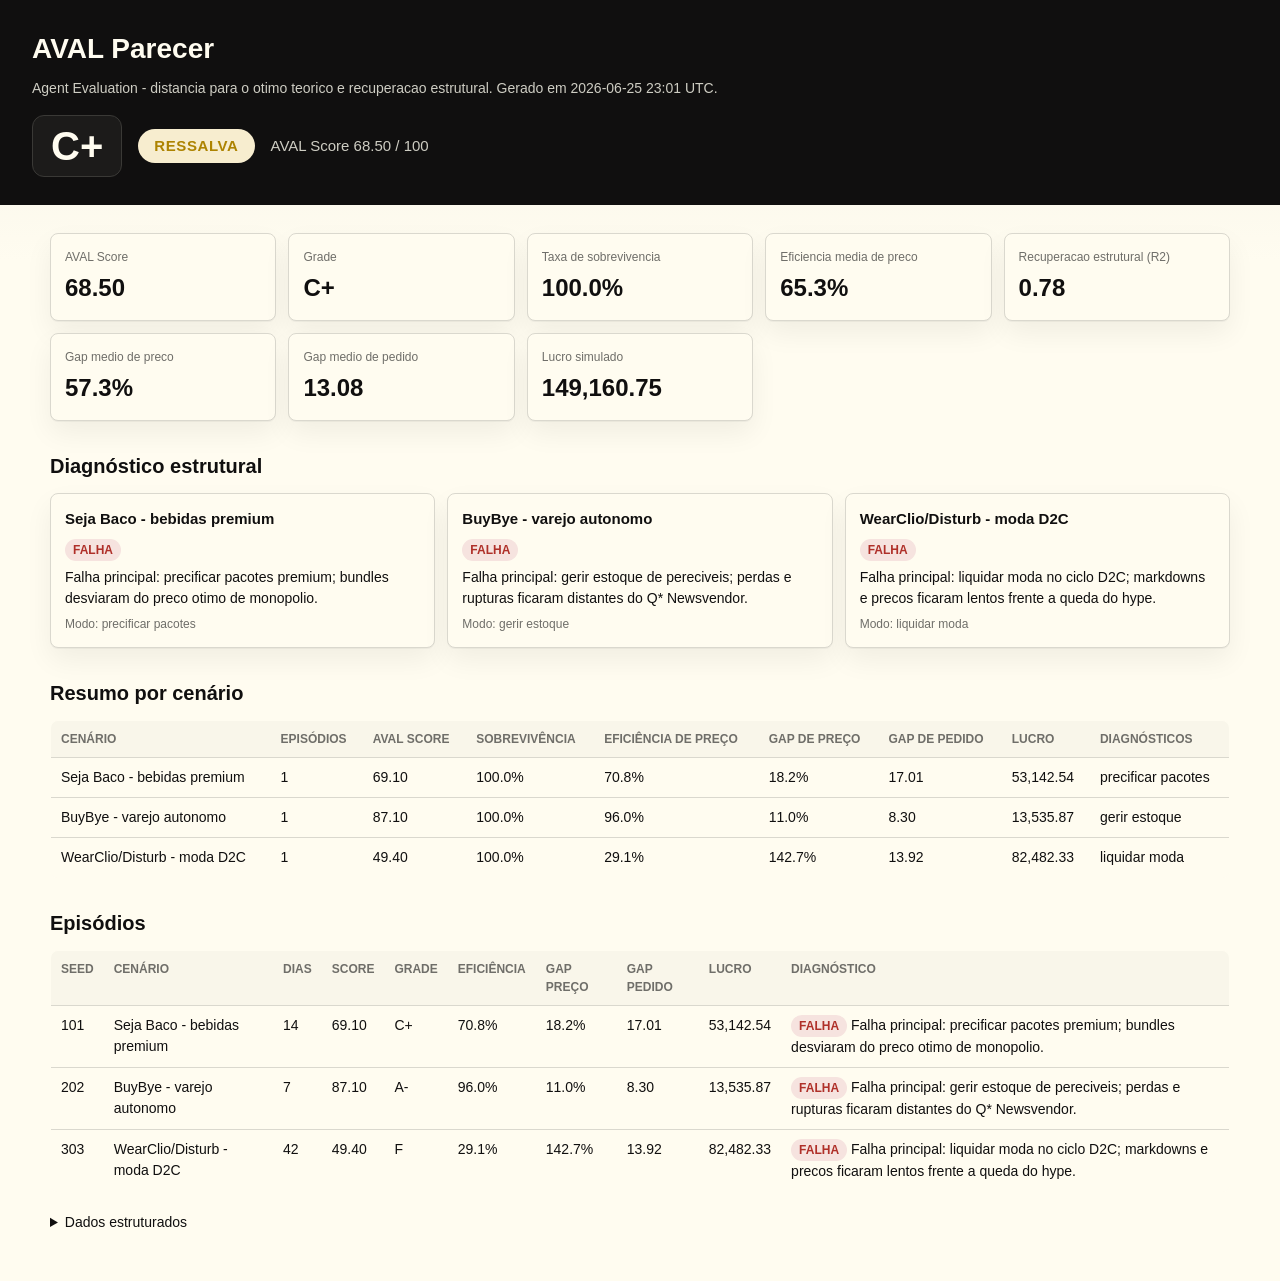
==== commit 5eccc165: "Audit fixes + build AVAL certification layer Audited the codex MVP (gstack /review methodology, AUDI" ====
--- a/aval_parecer.html
+++ b/aval_parecer.html
@@ -7,25 +7,30 @@
   <style>
     :root {
       color-scheme: light;
-      --bg: #f6f7f9;
-      --ink: #1f2933;
-      --muted: #627083;
-      --line: #d9dee7;
-      --panel: #ffffff;
-      --good: #0f766e;
-      --bad: #b42318;
-      --warn: #9a6700;
-      --accent: #244c88;
+      --bg: #fffcf0;
+      --bg-subtle: #f2f0e5;
+      --ink: #100f0f;
+      --muted: #6f6e69;
+      --line: #dad8ce;
+      --panel: #fffcf0;
+      --panel-strong: #f9f6ea;
+      --good: #66800b;
+      --bad: #af3029;
+      --warn: #ad8301;
+      --accent: #205ea6;
     }
     body {
       margin: 0;
-      background: var(--bg);
+      background:
+        linear-gradient(180deg, var(--bg-subtle) 0, var(--bg) 260px),
+        var(--bg);
       color: var(--ink);
-      font: 14px/1.45 Arial, Helvetica, sans-serif;
+      font: 14px/1.5 ui-sans-serif, -apple-system, BlinkMacSystemFont, "Segoe UI", Roboto, Arial, sans-serif;
+      letter-spacing: 0;
     }
     header {
-      background: #172033;
-      color: white;
+      background: #100f0f;
+      color: #fffcf0;
       padding: 28px 32px;
     }
     main {
@@ -51,7 +56,7 @@
     }
     .subtitle {
       margin-top: 8px;
-      color: #cbd5e1;
+      color: #cecdc3;
     }
     .grid {
       display: grid;
@@ -63,6 +68,7 @@
       border: 1px solid var(--line);
       border-radius: 8px;
       padding: 14px;
+      box-shadow: 0 1px 0 rgba(16, 15, 15, 0.04), 0 12px 28px rgba(16, 15, 15, 0.06);
     }
     .metric-label, .muted {
       color: var(--muted);
@@ -88,8 +94,8 @@
       vertical-align: top;
     }
     th {
-      background: #eef2f7;
-      color: #364152;
+      background: var(--panel-strong);
+      color: var(--muted);
       font-size: 12px;
       text-transform: uppercase;
     }
@@ -105,17 +111,45 @@
       white-space: nowrap;
     }
     .pass {
-      background: #d7f3ee;
+      background: #ecf2d6;
       color: var(--good);
     }
     .fail {
-      background: #fee4e2;
+      background: #f6e3df;
       color: var(--bad);
     }
     .unknown {
-      background: #fff2cc;
+      background: #f7edcf;
       color: var(--warn);
     }
+    .certificate {
+      margin-top: 16px;
+      display: flex;
+      align-items: center;
+      gap: 16px;
+      flex-wrap: wrap;
+    }
+    .cert-grade {
+      font-size: 40px;
+      font-weight: 800;
+      line-height: 1;
+      padding: 10px 18px;
+      border-radius: 12px;
+      background: #1c1b1a;
+      border: 1px solid #3a3936;
+    }
+    .cert-verdict {
+      display: inline-block;
+      border-radius: 999px;
+      padding: 6px 16px;
+      font-size: 15px;
+      font-weight: 800;
+      letter-spacing: 0.04em;
+    }
+    .v-aprovado { background: #ecf2d6; color: var(--good); }
+    .v-ressalva { background: #f7edcf; color: var(--warn); }
+    .v-reprovado { background: #f6e3df; color: var(--bad); }
+    .cert-score { font-size: 15px; color: #cecdc3; }
     .scenario p {
       margin: 6px 0 0;
     }
@@ -125,8 +159,8 @@
     pre {
       max-height: 320px;
       overflow: auto;
-      background: #111827;
-      color: #e5e7eb;
+      background: #100f0f;
+      color: #cecdc3;
       padding: 12px;
       border-radius: 8px;
       font-size: 12px;
@@ -136,22 +170,26 @@
 <body>
   <header>
     <h1>AVAL Parecer</h1>
-    <div class="subtitle">Agent Evaluation - distancia para o otimo teorico e recuperacao estrutural. Gerado em 2026-06-25 18:39 UTC.</div>
+    <div class="subtitle">Agent Evaluation - distancia para o otimo teorico e recuperacao estrutural. Gerado em 2026-06-25 23:01 UTC.</div>
+    <div class="certificate"><span class="cert-grade">C+</span><span class="cert-verdict v-ressalva">RESSALVA</span><span class="cert-score">AVAL Score 68.50 / 100</span></div>
   </header>
   <main>
     <section class="grid" aria-label="Resumo executivo">
-      <div class="metric"><div class="metric-label">Episodios</div><div class="metric-value">6</div></div>
-      <div class="metric"><div class="metric-label">Eficiencia media de preco</div><div class="metric-value">100.0%</div></div>
-      <div class="metric"><div class="metric-label">Gap medio de preco</div><div class="metric-value">0.0%</div></div>
-      <div class="metric"><div class="metric-label">Gap medio de pedido</div><div class="metric-value">5.25</div></div>
-      <div class="metric"><div class="metric-label">Lucro simulado</div><div class="metric-value">494,045.16</div></div>
+      <div class="metric"><div class="metric-label">AVAL Score</div><div class="metric-value">68.50</div></div>
+      <div class="metric"><div class="metric-label">Grade</div><div class="metric-value">C+</div></div>
+      <div class="metric"><div class="metric-label">Taxa de sobrevivencia</div><div class="metric-value">100.0%</div></div>
+      <div class="metric"><div class="metric-label">Eficiencia media de preco</div><div class="metric-value">65.3%</div></div>
+      <div class="metric"><div class="metric-label">Recuperacao estrutural (R2)</div><div class="metric-value">0.78</div></div>
+      <div class="metric"><div class="metric-label">Gap medio de preco</div><div class="metric-value">57.3%</div></div>
+      <div class="metric"><div class="metric-label">Gap medio de pedido</div><div class="metric-value">13.08</div></div>
+      <div class="metric"><div class="metric-label">Lucro simulado</div><div class="metric-value">149,160.75</div></div>
     </section>
 
     <h2>Diagn&oacute;stico estrutural</h2>
     <section class="grid">
-      <article class="scenario"><h3>Seja Baco - bebidas premium</h3><span class="badge pass">OK</span><p>Precificar pacotes premium ficou proximo do preco otimo de monopolio.</p><p class="muted">Modo: precificar pacotes eficiente</p></article>
-<article class="scenario"><h3>BuyBye - varejo autonomo</h3><span class="badge pass">OK</span><p>Gerir estoque perecivel ficou coerente com o Q* Newsvendor.</p><p class="muted">Modo: gerir estoque eficiente</p></article>
-<article class="scenario"><h3>WearClio/Disturb - moda D2C</h3><span class="badge pass">OK</span><p>Liquidar moda D2C acompanha a queda do hype.</p><p class="muted">Modo: liquidar moda eficiente</p></article>
+      <article class="scenario"><h3>Seja Baco - bebidas premium</h3><span class="badge fail">FALHA</span><p>Falha principal: precificar pacotes premium; bundles desviaram do preco otimo de monopolio.</p><p class="muted">Modo: precificar pacotes</p></article>
+<article class="scenario"><h3>BuyBye - varejo autonomo</h3><span class="badge fail">FALHA</span><p>Falha principal: gerir estoque de pereciveis; perdas e rupturas ficaram distantes do Q* Newsvendor.</p><p class="muted">Modo: gerir estoque</p></article>
+<article class="scenario"><h3>WearClio/Disturb - moda D2C</h3><span class="badge fail">FALHA</span><p>Falha principal: liquidar moda no ciclo D2C; markdowns e precos ficaram lentos frente a queda do hype.</p><p class="muted">Modo: liquidar moda</p></article>
     </section>
 
     <h2>Resumo por cen&aacute;rio</h2>
@@ -160,6 +198,8 @@
         <tr>
           <th>Cen&aacute;rio</th>
           <th>Epis&oacute;dios</th>
+          <th>AVAL Score</th>
+          <th>Sobreviv&ecirc;ncia</th>
           <th>Efici&ecirc;ncia de pre&ccedil;o</th>
           <th>Gap de pre&ccedil;o</th>
           <th>Gap de pedido</th>
@@ -168,9 +208,9 @@
         </tr>
       </thead>
       <tbody>
-        <tr><td>Seja Baco - bebidas premium</td><td>2</td><td>100.0%</td><td>0.0%</td><td>10.73</td><td>148,722.24</td><td>precificar pacotes eficiente</td></tr>
-<tr><td>BuyBye - varejo autonomo</td><td>2</td><td>100.0%</td><td>0.0%</td><td>2.10</td><td>31,420.57</td><td>gerir estoque eficiente</td></tr>
-<tr><td>WearClio/Disturb - moda D2C</td><td>2</td><td>100.0%</td><td>0.0%</td><td>2.90</td><td>313,902.34</td><td>liquidar moda eficiente</td></tr>
+        <tr><td>Seja Baco - bebidas premium</td><td>1</td><td>69.10</td><td>100.0%</td><td>70.8%</td><td>18.2%</td><td>17.01</td><td>53,142.54</td><td>precificar pacotes</td></tr>
+<tr><td>BuyBye - varejo autonomo</td><td>1</td><td>87.10</td><td>100.0%</td><td>96.0%</td><td>11.0%</td><td>8.30</td><td>13,535.87</td><td>gerir estoque</td></tr>
+<tr><td>WearClio/Disturb - moda D2C</td><td>1</td><td>49.40</td><td>100.0%</td><td>29.1%</td><td>142.7%</td><td>13.92</td><td>82,482.33</td><td>liquidar moda</td></tr>
       </tbody>
     </table>
 
@@ -181,6 +221,8 @@
           <th>Seed</th>
           <th>Cen&aacute;rio</th>
           <th>Dias</th>
+          <th>Score</th>
+          <th>Grade</th>
           <th>Efici&ecirc;ncia</th>
           <th>Gap pre&ccedil;o</th>
           <th>Gap pedido</th>
@@ -189,627 +231,149 @@
         </tr>
       </thead>
       <tbody>
-        <tr><td>101</td><td>BuyBye - varejo autonomo</td><td>7</td><td>100.0%</td><td>0.0%</td><td>0.59</td><td>15,980.06</td><td><span class="badge pass">OK</span> Gerir estoque perecivel ficou coerente com o Q* Newsvendor.</td></tr>
-<tr><td>202</td><td>Seja Baco - bebidas premium</td><td>14</td><td>100.0%</td><td>0.0%</td><td>10.82</td><td>75,066.96</td><td><span class="badge pass">OK</span> Precificar pacotes premium ficou proximo do preco otimo de monopolio.</td></tr>
-<tr><td>303</td><td>Seja Baco - bebidas premium</td><td>14</td><td>100.0%</td><td>0.0%</td><td>10.65</td><td>73,655.28</td><td><span class="badge pass">OK</span> Precificar pacotes premium ficou proximo do preco otimo de monopolio.</td></tr>
-<tr><td>404</td><td>WearClio/Disturb - moda D2C</td><td>42</td><td>100.0%</td><td>0.0%</td><td>3.81</td><td>149,336.83</td><td><span class="badge pass">OK</span> Liquidar moda D2C acompanha a queda do hype.</td></tr>
-<tr><td>505</td><td>WearClio/Disturb - moda D2C</td><td>42</td><td>100.0%</td><td>0.0%</td><td>1.99</td><td>164,565.52</td><td><span class="badge pass">OK</span> Liquidar moda D2C acompanha a queda do hype.</td></tr>
-<tr><td>606</td><td>BuyBye - varejo autonomo</td><td>7</td><td>100.0%</td><td>0.0%</td><td>3.61</td><td>15,440.51</td><td><span class="badge pass">OK</span> Gerir estoque perecivel ficou coerente com o Q* Newsvendor.</td></tr>
+        <tr><td>101</td><td>Seja Baco - bebidas premium</td><td>14</td><td>69.10</td><td>C+</td><td>70.8%</td><td>18.2%</td><td>17.01</td><td>53,142.54</td><td><span class="badge fail">FALHA</span> Falha principal: precificar pacotes premium; bundles desviaram do preco otimo de monopolio.</td></tr>
+<tr><td>202</td><td>BuyBye - varejo autonomo</td><td>7</td><td>87.10</td><td>A-</td><td>96.0%</td><td>11.0%</td><td>8.30</td><td>13,535.87</td><td><span class="badge fail">FALHA</span> Falha principal: gerir estoque de pereciveis; perdas e rupturas ficaram distantes do Q* Newsvendor.</td></tr>
+<tr><td>303</td><td>WearClio/Disturb - moda D2C</td><td>42</td><td>49.40</td><td>F</td><td>29.1%</td><td>142.7%</td><td>13.92</td><td>82,482.33</td><td><span class="badge fail">FALHA</span> Falha principal: liquidar moda no ciclo D2C; markdowns e precos ficaram lentos frente a queda do hype.</td></tr>
       </tbody>
     </table>
 
     <details>
       <summary>Dados estruturados</summary>
       <pre>{
-  &quot;agent_name&quot;: &quot;OracleAgent&quot;,
+  &quot;agent_name&quot;: &quot;NaiveAgent&quot;,
   &quot;seeds&quot;: [
     101,
     202,
-    303,
-    404,
-    505,
-    606
+    303
   ],
   &quot;scenario_assignment&quot;: {
-    &quot;101&quot;: &quot;buybye_autonomous&quot;,
-    &quot;202&quot;: &quot;baco_premium&quot;,
-    &quot;303&quot;: &quot;baco_premium&quot;,
-    &quot;404&quot;: &quot;d2c_fashion&quot;,
-    &quot;505&quot;: &quot;d2c_fashion&quot;,
-    &quot;606&quot;: &quot;buybye_autonomous&quot;
+    &quot;101&quot;: &quot;baco_premium&quot;,
+    &quot;202&quot;: &quot;buybye_autonomous&quot;,
+    &quot;303&quot;: &quot;d2c_fashion&quot;
   },
   &quot;episodes&quot;: [
     {
-      &quot;scenario_id&quot;: &quot;buybye_autonomous&quot;,
+      &quot;scenario_id&quot;: &quot;baco_premium&quot;,
       &quot;seed&quot;: 101,
-      &quot;horizon_days&quot;: 7,
+      &quot;horizon_days&quot;: 14,
       &quot;steps&quot;: [
         {
-          &quot;scenario_id&quot;: &quot;buybye_autonomous&quot;,
+          &quot;scenario_id&quot;: &quot;baco_premium&quot;,
           &quot;seed&quot;: 101,
           &quot;day&quot;: 0,
           &quot;prices&quot;: [
-            24.4375,
-            36.97959183673469,
-            25.162162162162158
-          ],
-          &quot;orders&quot;: [
-            52.19466666666666,
-            54.99159859976663,
-            42.09767123287671
-          ],
-          &quot;markdowns&quot;: [
-            0.0,
-            0.0,
-            0.0
-          ],
-          &quot;offer_ids&quot;: [
-            &quot;fresh_salad_bowl&quot;,
-            &quot;sushi_box&quot;,
-            &quot;cold_pressed_juice&quot;
-          ],
-          &quot;sku_ids&quot;: [
-            &quot;fresh_salad_bowl&quot;,
-            &quot;sushi_box&quot;,
-            &quot;cold_pressed_juice&quot;
-          ],
-          &quot;bundle_ids&quot;: [],
-          &quot;oracle_prices&quot;: [
-            24.4375,
-            36.97959183673469,
-            25.162162162162158
-          ],
-          &quot;oracle_orders&quot;: [
-            52.19466666666666,
-            54.99159859976663,
-            42.09767123287671
-          ],
-          &quot;relative_price_gap&quot;: [
-            0.0,
-            0.0,
-            0.0
-          ],
-          &quot;order_gap&quot;: [
-            0.0,
-            0.0,
-            0.0
-          ],
-          &quot;mean_abs_relative_price_gap&quot;: 0.0,
-          &quot;mean_abs_order_gap&quot;: 0.0,
-          &quot;price_efficiency&quot;: 1.0,
-          &quot;cost_pass_through&quot;: 1.276126706258468,
-          &quot;profit&quot;: 2437.3826606750354,
-          &quot;revenue&quot;: 4048.378716202955,
-          &quot;order_cost&quot;: 1628.3009383268598,
-          &quot;expired_units&quot;: [
-            0.0,
-            8.652441399469993,
-            0.0
-          ],
-          &quot;lost_sales&quot;: [
-            9.79837351287106,
-            0.0,
-            0.187658654402739
-          ],
-          &quot;bundle_sales&quot;: [],
-          &quot;inventory_end&quot;: [
-            0.0,
-            0.0,
-            0.0
-          ]
-        },
-        {
-          &quot;scenario_id&quot;: &quot;buybye_autonomous&quot;,
-          &quot;seed&quot;: 101,
-          &quot;day&quot;: 1,
-          &quot;prices&quot;: [
-            24.4375,
-            36.97959183673469,
-            25.162162162162158
-          ],
-          &quot;orders&quot;: [
-            52.19466666666666,
-            54.99159859976663,
-            42.09767123287671
-          ],
-          &quot;markdowns&quot;: [
-            0.0,
-            0.0,
-            0.0
-          ],
-          &quot;offer_ids&quot;: [
-            &quot;fresh_salad_bowl&quot;,
-            &quot;sushi_box&quot;,
-            &quot;cold_pressed_juice&quot;
-          ],
-          &quot;sku_ids&quot;: [
-            &quot;fresh_salad_bowl&quot;,
-            &quot;sushi_box&quot;,
-            &quot;cold_pressed_juice&quot;
-          ],
-          &quot;bundle_ids&quot;: [],
-          &quot;oracle_prices&quot;: [
-            24.4375,
-            36.97959183673469,
-            25.162162162162158
-          ],
-          &quot;oracle_orders&quot;: [
-            52.19466666666666,
-            54.99159859976663,
-            42.09767123287671
-          ],
-          &quot;relative_price_gap&quot;: [
-            0.0,
-            0.0,
-            0.0
-          ],
-          &quot;order_gap&quot;: [
-            0.0,
-            0.0,
-            0.0
-          ],
-          &quot;mean_abs_relative_price_gap&quot;: 0.0,
-          &quot;mean_abs_order_gap&quot;: 0.0,
-          &quot;price_efficiency&quot;: 1.0,
-          &quot;cost_pass_through&quot;: 1.276126706258468,
-          &quot;profit&quot;: 2320.8726077356005,
-          &quot;revenue&quot;: 3925.70824052978,
-          &quot;order_cost&quot;: 1628.3009383268598,
-          &quot;expired_units&quot;: [
-            1.473764739325489,
-            10.995770396677216,
-            0.0
-          ],
-          &quot;lost_sales&quot;: [
-            0.0,
-            0.0,
-            3.497745241273229
-          ],
-          &quot;bundle_sales&quot;: [],
-          &quot;inventory_end&quot;: [
-            0.0,
-            0.0,
-            0.0
-          ]
-        },
-        {
-          &quot;scenario_id&quot;: &quot;buybye_autonomous&quot;,
-          &quot;seed&quot;: 101,
-          &quot;day&quot;: 2,
-          &quot;prices&quot;: [
-            24.4375,
-            36.97959183673469,
-            25.162162162162158
-          ],
-          &quot;orders&quot;: [
-            52.19466666666666,
-            54.99159859976663,
-            42.09767123287671
-          ],
-          &quot;markdowns&quot;: [
-            0.0,
-            0.0,
-            0.0
-          ],
-          &quot;offer_ids&quot;: [
-            &quot;fresh_salad_bowl&quot;,
-            &quot;sushi_box&quot;,
-            &quot;cold_pressed_juice&quot;
-          ],
-          &quot;sku_ids&quot;: [
-            &quot;fresh_salad_bowl&quot;,
-            &quot;sushi_box&quot;,
-            &quot;cold_pressed_juice&quot;
-          ],
-          &quot;bundle_ids&quot;: [],
-          &quot;oracle_prices&quot;: [
-            24.4375,
-            36.97959183673469,
-            25.162162162162158
-          ],
-          &quot;oracle_orders&quot;: [
-            52.19466666666666,
-            54.99159859976663,
-            42.09767123287671
-          ],
-          &quot;relative_price_gap&quot;: [
-            0.0,
-            0.0,
-            0.0
-          ],
-          &quot;order_gap&quot;: [
-            0.0,
-            0.0,
-            0.0
-          ],
-          &quot;mean_abs_relative_price_gap&quot;: 0.0,
-          &quot;mean_abs_order_gap&quot;: 0.0,
-          &quot;price_efficiency&quot;: 1.0,
-          &quot;cost_pass_through&quot;: 1.276126706258468,
-          &quot;profit&quot;: 2443.323109950994,
-          &quot;revenue&quot;: 4054.658817771238,
-          &quot;order_cost&quot;: 1628.3009383268598,
-          &quot;expired_units&quot;: [
-            0.0,
-            8.482615253307806,
-            0.0
-          ],
-          &quot;lost_sales&quot;: [
-            7.423942763047556,
-            0.0,
-            4.70857231831274
-          ],
-          &quot;bundle_sales&quot;: [],
-          &quot;inventory_end&quot;: [
-            0.0,
-            0.0,
-            0.0
-          ]
-        },
-        {
-          &quot;scenario_id&quot;: &quot;buybye_autonomous&quot;,
-          &quot;seed&quot;: 101,
-          &quot;day&quot;: 3,
-          &quot;prices&quot;: [
-            24.4375,
-            36.97959183673469,
-            25.162162162162158
-          ],
-          &quot;orders&quot;: [
-            52.19466666666666,
-            54.99159859976663,
-            42.09767123287671
-          ],
-          &quot;markdowns&quot;: [
-            0.0,
-            0.0,
-            0.0
-          ],
-          &quot;offer_ids&quot;: [
-            &quot;fresh_salad_bowl&quot;,
-            &quot;sushi_box&quot;,
-            &quot;cold_pressed_juice&quot;
-          ],
-          &quot;sku_ids&quot;: [
-            &quot;fresh_salad_bowl&quot;,
-            &quot;sushi_box&quot;,
-            &quot;cold_pressed_juice&quot;
-          ],
-          &quot;bundle_ids&quot;: [],
-          &quot;oracle_prices&quot;: [
-            24.4375,
-            36.97959183673469,
-            25.162162162162158
-          ],
-          &quot;oracle_orders&quot;: [
-            52.19466666666666,
-            54.99159859976663,
-            42.09767123287671
-          ],
-          &quot;relative_price_gap&quot;: [
-            0.0,
-            0.0,
-            0.0
-          ],
-          &quot;order_gap&quot;: [
-            0.0,
-            0.0,
-            0.0
-          ],
-          &quot;mean_abs_relative_price_gap&quot;: 0.0,
-          &quot;mean_abs_order_gap&quot;: 0.0,
-          &quot;price_efficiency&quot;: 1.0,
-          &quot;cost_pass_through&quot;: 1.276126706258468,
-          &quot;profit&quot;: 2372.406763053027,
-          &quot;revenue&quot;: 3987.497813296744,
-          &quot;order_cost&quot;: 1628.3009383268598,
-          &quot;expired_units&quot;: [
-            13.209888083142467,
-            0.0,
-            0.0
-          ],
-          &quot;lost_sales&quot;: [
-            0.0,
-            7.406252645645765,
-            0.0
-          ],
-          &quot;bundle_sales&quot;: [],
-          &quot;inventory_end&quot;: [
-            0.0,
-            0.0,
-            2.3061616821364552
-          ]
-        },
-        {
-          &quot;scenario_id&quot;: &quot;buybye_autonomous&quot;,
-          &quot;seed&quot;: 101,
-          &quot;day&quot;: 4,
-          &quot;prices&quot;: [
-            24.4375,
-            36.97959183673469,
-            25.162162162162158
-          ],
-          &quot;orders&quot;: [
-            52.19466666666666,
-            54.99159859976663,
-            39.79150955074026
-          ],
-          &quot;markdowns&quot;: [
-            0.0,
-            0.0,
-            0.0
-          ],
-          &quot;offer_ids&quot;: [
-            &quot;fresh_salad_bowl&quot;,
-            &quot;sushi_box&quot;,
-            &quot;cold_pressed_juice&quot;
-          ],
-          &quot;sku_ids&quot;: [
-            &quot;fresh_salad_bowl&quot;,
-            &quot;sushi_box&quot;,
-            &quot;cold_pressed_juice&quot;
-          ],
-          &quot;bundle_ids&quot;: [],
-          &quot;oracle_prices&quot;: [
-            24.4375,
-            36.97959183673469,
-            25.162162162162158
-          ],
-          &quot;oracle_orders&quot;: [
-            52.19466666666666,
-            54.99159859976663,
-            42.09767123287671
-          ],
-          &quot;relative_price_gap&quot;: [
-            0.0,
-            0.0,
-            0.0
-          ],
-          &quot;order_gap&quot;: [
-            0.0,
-            0.0,
-            -2.3061616821364552
-          ],
-          &quot;mean_abs_relative_price_gap&quot;: 0.0,
-          &quot;mean_abs_order_gap&quot;: 0.7687205607121518,
-          &quot;price_efficiency&quot;: 1.0,
-          &quot;cost_pass_through&quot;: 1.276126706258468,
-          &quot;profit&quot;: 1912.700844413069,
-          &quot;revenue&quot;: 3480.8788793398053,
-          &quot;order_cost&quot;: 1614.463968234041,
-          &quot;expired_units&quot;: [
-            5.320729987444267,
-            20.482601659930282,
-            0.0
-          ],
-          &quot;lost_sales&quot;: [
-            0.0,
-            0.0,
-            2.827485641110414
-          ],
-          &quot;bundle_sales&quot;: [],
-          &quot;inventory_end&quot;: [
-            0.0,
-            0.0,
-            0.0
-          ]
-        },
-        {
-          &quot;scenario_id&quot;: &quot;buybye_autonomous&quot;,
-          &quot;seed&quot;: 101,
-          &quot;day&quot;: 5,
-          &quot;prices&quot;: [
-            24.4375,
-            36.97959183673469,
-            25.162162162162158
-          ],
-          &quot;orders&quot;: [
-            52.19466666666666,
-            54.99159859976663,
-            42.09767123287671
-          ],
-          &quot;markdowns&quot;: [
-            0.0,
-            0.0,
-            0.0
-          ],
-          &quot;offer_ids&quot;: [
-            &quot;fresh_salad_bowl&quot;,
-            &quot;sushi_box&quot;,
-            &quot;cold_pressed_juice&quot;
-          ],
-          &quot;sku_ids&quot;: [
-            &quot;fresh_salad_bowl&quot;,
-            &quot;sushi_box&quot;,
-            &quot;cold_pressed_juice&quot;
-          ],
-          &quot;bundle_ids&quot;: [],
-          &quot;oracle_prices&quot;: [
-            24.4375,
-            36.97959183673469,
-            25.162162162162158
-          ],
-          &quot;oracle_orders&quot;: [
-            52.19466666666666,
-            54.99159859976663,
-            42.09767123287671
-          ],
-          &quot;relative_price_gap&quot;: [
-            0.0,
-            0.0,
-            0.0
-          ],
-          &quot;order_gap&quot;: [
-            0.0,
-            0.0,
-            0.0
-          ],
-          &quot;mean_abs_relative_price_gap&quot;: 0.0,
-          &quot;mean_abs_order_gap&quot;: 0.0,
-          &quot;price_efficiency&quot;: 1.0,
-          &quot;cost_pass_through&quot;: 1.276126706258468,
-          &quot;profit&quot;: 2173.474330803838,
-          &quot;revenue&quot;: 3784.655840577596,
-          &quot;order_cost&quot;: 1628.3009383268598,
-          &quot;expired_units&quot;: [
-            2.0384259045970765,
-            7.540501324252247,
-            0.0
-          ],
-          &quot;lost_sales&quot;: [
-            0.0,
-            0.0,
-            0.0
-          ],
-          &quot;bundle_sales&quot;: [],
-          &quot;inventory_end&quot;: [
-            0.0,
-            0.0,
-            10.13537433971904
-          ]
-        },
-        {
-          &quot;scenario_id&quot;: &quot;buybye_autonomous&quot;,
-          &quot;seed&quot;: 101,
-          &quot;day&quot;: 6,
-          &quot;prices&quot;: [
-            24.4375,
-            36.97959183673469,
-            25.162162162162158
-          ],
-          &quot;orders&quot;: [
-            52.19466666666666,
-            54.99159859976663,
-            31.962296893157674
-          ],
-          &quot;markdowns&quot;: [
-            0.0,
-            0.0,
-            0.0
-          ],
-          &quot;offer_ids&quot;: [
-            &quot;fresh_salad_bowl&quot;,
-            &quot;sushi_box&quot;,
-            &quot;cold_pressed_juice&quot;
-          ],
-          &quot;sku_ids&quot;: [
-            &quot;fresh_salad_bowl&quot;,
-            &quot;sushi_box&quot;,
-            &quot;cold_pressed_juice&quot;
-          ],
-          &quot;bundle_ids&quot;: [],
-          &quot;oracle_prices&quot;: [
-            24.4375,
-            36.97959183673469,
-            25.162162162162158
-          ],
-          &quot;oracle_orders&quot;: [
-            52.19466666666666,
-            54.99159859976663,
-            42.09767123287671
-          ],
-          &quot;relative_price_gap&quot;: [
-            0.0,
-            0.0,
-            0.0
-          ],
-          &quot;order_gap&quot;: [
-            0.0,
-            0.0,
-            -10.13537433971904
-          ],
-          &quot;mean_abs_relative_price_gap&quot;: 0.0,
-          &quot;mean_abs_order_gap&quot;: 3.3784581132396796,
-          &quot;price_efficiency&quot;: 1.0,
-          &quot;cost_pass_through&quot;: 1.276126706258468,
-          &quot;profit&quot;: 2319.8969879988836,
-          &quot;revenue&quot;: 3869.188529660008,
-          &quot;order_cost&quot;: 1567.4886922885455,
-          &quot;expired_units&quot;: [
-            0.0,
-            9.098575313710292,
-            0.0
-          ],
-          &quot;lost_sales&quot;: [
-            0.4684699560663006,
-            0.0,
-            0.0
-          ],
-          &quot;bundle_sales&quot;: [],
-          &quot;inventory_end&quot;: [
-            0.0,
-            0.0,
-            6.465753437296634
-          ]
-        }
-      ],
-      &quot;summary&quot;: {
-        &quot;scenario_id&quot;: &quot;buybye_autonomous&quot;,
-        &quot;seed&quot;: 101,
-        &quot;days_run&quot;: 7,
-        &quot;total_profit&quot;: 15980.057304630449,
-        &quot;total_revenue&quot;: 27150.966837378124,
-        &quot;total_order_cost&quot;: 11323.457352156885,
-        &quot;total_expired_units&quot;: [
-          22.0428087145093,
-          65.25250534734784,
-          0.0
-        ],
-        &quot;total_lost_sales&quot;: [
-          17.690786231984916,
-          7.406252645645765,
-          11.221461855099122
-        ],
-        &quot;total_orders&quot;: [
-          365.3626666666666,
-          384.9411901983664,
-          282.2421626082815
-        ],
-        &quot;total_bundle_sales&quot;: [],
-        &quot;final_inventory&quot;: [
-          0.0,
-          0.0,
-          6.465753437296634
-        ],
-        &quot;mean_price_efficiency&quot;: 1.0,
-        &quot;mean_abs_relative_price_gap&quot;: 0.0,
-        &quot;mean_abs_order_gap&quot;: 0.592454096278833,
-        &quot;mean_late_markdown&quot;: 0.0,
-        &quot;mean_late_relative_price_gap&quot;: 0.0,
-        &quot;mean_bundle_relative_price_gap&quot;: 0.0,
-        &quot;diagnostic&quot;: {
-          &quot;scenario_id&quot;: &quot;buybye_autonomous&quot;,
-          &quot;status&quot;: &quot;pass&quot;,
-          &quot;failure_mode&quot;: &quot;gerir estoque eficiente&quot;,
-          &quot;message&quot;: &quot;Gerir estoque perecivel ficou coerente com o Q* Newsvendor.&quot;,
-          &quot;signals&quot;: {
-            &quot;expired_rate&quot;: 0.08454375147984697,
-            &quot;lost_rate&quot;: 0.033978581986918895,
-            &quot;mean_abs_order_gap&quot;: 0.592454096278833
-          }
-        }
-      }
-    },
-    {
-      &quot;scenario_id&quot;: &quot;baco_premium&quot;,
-      &quot;seed&quot;: 202,
-      &quot;horizon_days&quot;: 14,
-      &quot;steps&quot;: [
-        {
-          &quot;scenario_id&quot;: &quot;baco_premium&quot;,
-          &quot;seed&quot;: 202,
-          &quot;day&quot;: 0,
-          &quot;prices&quot;: [
+            149.0,
+            179.0,
+            249.0,
+            207.9,
+            305.1
+          ],
+          &quot;orders&quot;: [
+            47.760000000000005,
+            43.264,
+            28.975999999999992
+          ],
+          &quot;markdowns&quot;: [
+            0.0,
+            0.0,
+            0.0,
+            0.0,
+            0.0
+          ],
+          &quot;offer_ids&quot;: [
+            &quot;natural_wine&quot;,
+            &quot;aged_cachaca&quot;,
+            &quot;reserve_sparkling&quot;,
+            &quot;curated_duo&quot;,
+            &quot;tasting_trio&quot;
+          ],
+          &quot;sku_ids&quot;: [
+            &quot;natural_wine&quot;,
+            &quot;aged_cachaca&quot;,
+            &quot;reserve_sparkling&quot;
+          ],
+          &quot;bundle_ids&quot;: [
+            &quot;curated_duo&quot;,
+            &quot;tasting_trio&quot;
+          ],
+          &quot;oracle_prices&quot;: [
             146.14285714285714,
             181.83333333333334,
             229.25,
             361.6153846153846,
             477.7058823529412
           ],
-          &quot;orders&quot;: [
-            60.0,
-            45.0,
-            15.0
+          &quot;oracle_orders&quot;: [
+            32.0875366568915,
+            27.40032997250229,
+            21.969945474372956
+          ],
+          &quot;relative_price_gap&quot;: [
+            0.01955034213098732,
+            -0.015582034830430849,
+            0.0861504907306434,
+            -0.4250797702616464,
+            -0.36132249722940524
+          ],
+          &quot;order_gap&quot;: [
+            15.672463343108504,
+            15.863670027497712,
+            7.006054525627036
+          ],
+          &quot;mean_abs_relative_price_gap&quot;: 0.18153702703662264,
+          &quot;mean_abs_order_gap&quot;: 12.847395965411083,
+          &quot;price_efficiency&quot;: 0.7083290897882475,
+          &quot;cost_pass_through&quot;: 0.7480951184794442,
+          &quot;structural_r_squared&quot;: 0.8991482948610631,
+          &quot;elasticity_tracking_slope&quot;: -1.6561791994697996,
+          &quot;below_cost_count&quot;: 0,
+          &quot;over_capacity_count&quot;: 1,
+          &quot;abs_order_gap_sum&quot;: 38.54218789623325,
+          &quot;oracle_orders_sum&quot;: 81.45781210376674,
+          &quot;n_offers&quot;: 5,
+          &quot;n_skus&quot;: 3,
+          &quot;cash&quot;: 24744.66604968142,
+          &quot;bankrupt&quot;: false,
+          &quot;profit&quot;: 4744.666049681418,
+          &quot;revenue&quot;: 13411.450049681418,
+          &quot;order_cost&quot;: 8666.784,
+          &quot;expired_units&quot;: [
+            0.0,
+            0.0,
+            0.0
+          ],
+          &quot;lost_sales&quot;: [
+            16.388390067326633,
+            0.0,
+            20.438443295759814,
+            18.909781852294124,
+            34.42112848957542
+          ],
+          &quot;bundle_sales&quot;: [
+            28.975999999999992,
+            0.0
+          ],
+          &quot;inventory_end&quot;: [
+            0.0,
+            17.629789666584273,
+            0.0
+          ]
+        },
+        {
+          &quot;scenario_id&quot;: &quot;baco_premium&quot;,
+          &quot;seed&quot;: 101,
+          &quot;day&quot;: 1,
+          &quot;prices&quot;: [
+            149.0,
+            179.0,
+            249.0,
+            207.9,
+            305.1
+          ],
+          &quot;orders&quot;: [
+            47.760000000000005,
+            43.264,
+            11.34621033341572
           ],
           &quot;markdowns&quot;: [
             0.0,
@@ -847,60 +411,172 @@
             21.969945474372956
           ],
           &quot;relative_price_gap&quot;: [
-            0.0,
-            0.0,
-            0.0,
-            0.0,
-            0.0
-          ],
-          &quot;order_gap&quot;: [
-            27.9124633431085,
-            17.59967002749771,
-            -6.969945474372956
-          ],
-          &quot;mean_abs_relative_price_gap&quot;: 0.0,
-          &quot;mean_abs_order_gap&quot;: 17.49402628165972,
-          &quot;price_efficiency&quot;: 1.0,
-          &quot;cost_pass_through&quot;: 1.986782661106102,
-          &quot;profit&quot;: 6193.844430811456,
-          &quot;revenue&quot;: 14353.844430811456,
-          &quot;order_cost&quot;: 8160.0,
-          &quot;expired_units&quot;: [
-            0.0,
-            0.0,
-            0.0
-          ],
-          &quot;lost_sales&quot;: [
-            0.0,
-            0.0,
-            23.84604106861161,
-            13.864916807834867,
-            19.79840792968796
+            0.01955034213098732,
+            -0.015582034830430849,
+            0.0861504907306434,
+            -0.4250797702616464,
+            -0.36132249722940524
+          ],
+          &quot;order_gap&quot;: [
+            15.672463343108504,
+            15.863670027497712,
+            -10.623735140957237
+          ],
+          &quot;mean_abs_relative_price_gap&quot;: 0.18153702703662264,
+          &quot;mean_abs_order_gap&quot;: 14.053289503854485,
+          &quot;price_efficiency&quot;: 0.7083290897882475,
+          &quot;cost_pass_through&quot;: 0.7480951184794442,
+          &quot;structural_r_squared&quot;: 0.8991482948610631,
+          &quot;elasticity_tracking_slope&quot;: -1.6561791994697996,
+          &quot;below_cost_count&quot;: 0,
+          &quot;over_capacity_count&quot;: 1,
+          &quot;abs_order_gap_sum&quot;: 42.15986851156345,
+          &quot;oracle_orders_sum&quot;: 81.45781210376674,
+          &quot;n_offers&quot;: 5,
+          &quot;n_skus&quot;: 3,
+          &quot;cash&quot;: 30833.965978289445,
+          &quot;bankrupt&quot;: false,
+          &quot;profit&quot;: 6089.299928608028,
+          &quot;revenue&quot;: 13063.624120615937,
+          &quot;order_cost&quot;: 6974.32419200791,
+          &quot;expired_units&quot;: [
+            0.0,
+            0.0,
+            0.0
+          ],
+          &quot;lost_sales&quot;: [
+            0.0,
+            0.0,
+            17.07310741032418,
+            40.35855781291322,
+            33.86269464588105
           ],
           &quot;bundle_sales&quot;: [
-            15.0,
-            0.0
-          ],
-          &quot;inventory_end&quot;: [
-            15.99455000091509,
-            19.20344092025591,
+            11.34621033341572,
+            0.0
+          ],
+          &quot;inventory_end&quot;: [
+            1.4910814295093147,
+            30.16047421979858,
             0.0
           ]
         },
         {
           &quot;scenario_id&quot;: &quot;baco_premium&quot;,
-          &quot;seed&quot;: 202,
-          &quot;day&quot;: 1,
-          &quot;prices&quot;: [
+          &quot;seed&quot;: 101,
+          &quot;day&quot;: 2,
+          &quot;prices&quot;: [
+            149.0,
+            179.0,
+            249.0,
+            207.9,
+            305.1
+          ],
+          &quot;orders&quot;: [
+            47.760000000000005,
+            40.5884443506921,
+            0.0
+          ],
+          &quot;markdowns&quot;: [
+            0.0,
+            0.0,
+            0.0,
+            0.0,
+            0.0
+          ],
+          &quot;offer_ids&quot;: [
+            &quot;natural_wine&quot;,
+            &quot;aged_cachaca&quot;,
+            &quot;reserve_sparkling&quot;,
+            &quot;curated_duo&quot;,
+            &quot;tasting_trio&quot;
+          ],
+          &quot;sku_ids&quot;: [
+            &quot;natural_wine&quot;,
+            &quot;aged_cachaca&quot;,
+            &quot;reserve_sparkling&quot;
+          ],
+          &quot;bundle_ids&quot;: [
+            &quot;curated_duo&quot;,
+            &quot;tasting_trio&quot;
+          ],
+          &quot;oracle_prices&quot;: [
             146.14285714285714,
             181.83333333333334,
             229.25,
             361.6153846153846,
             477.7058823529412
           ],
-          &quot;orders&quot;: [
-            60.0,
-            24.802009078829002,
+          &quot;oracle_orders&quot;: [
+            32.0875366568915,
+            27.40032997250229,
+            21.969945474372956
+          ],
+          &quot;relative_price_gap&quot;: [
+            0.01955034213098732,
+            -0.015582034830430849,
+            0.0861504907306434,
+            -0.4250797702616464,
+            -0.36132249722940524
+          ],
+          &quot;order_gap&quot;: [
+            15.672463343108504,
+            13.188114378189809,
+            -21.969945474372956
+          ],
+          &quot;mean_abs_relative_price_gap&quot;: 0.18153702703662264,
+          &quot;mean_abs_order_gap&quot;: 16.943507731890424,
+          &quot;price_efficiency&quot;: 0.7083290897882475,
+          &quot;cost_pass_through&quot;: 0.7480951184794442,
+          &quot;structural_r_squared&quot;: 0.8991482948610631,
+          &quot;elasticity_tracking_slope&quot;: -1.6561791994697996,
+          &quot;below_cost_count&quot;: 0,
+          &quot;over_capacity_count&quot;: 2,
+          &quot;abs_order_gap_sum&quot;: 50.83052319567127,
+          &quot;oracle_orders_sum&quot;: 81.45781210376674,
+          &quot;n_offers&quot;: 5,
+          &quot;n_skus&quot;: 3,
+          &quot;cash&quot;: 35299.35885088781,
+          &quot;bankrupt&quot;: false,
+          &quot;profit&quot;: 4465.3928725983615,
+          &quot;revenue&quot;: 10157.840865848193,
+          &quot;order_cost&quot;: 5692.447993249832,
+          &quot;expired_units&quot;: [
+            0.0,
+            0.0,
+            0.0
+          ],
+          &quot;lost_sales&quot;: [
+            0.0,
+            0.0,
+            17.928484169805596,
+            42.281054705510094,
+            39.22488562466237
+          ],
+          &quot;bundle_sales&quot;: [
+            0.0,
+            0.0
+          ],
+          &quot;inventory_end&quot;: [
+            15.735131014371852,
+            41.89995625768224,
+            0.0
+          ]
+        },
+        {
+          &quot;scenario_id&quot;: &quot;baco_premium&quot;,
+          &quot;seed&quot;: 101,
+          &quot;day&quot;: 3,
+          &quot;prices&quot;: [
+            149.0,
+            179.0,
+            249.0,
+            207.9,
+            305.1
+          ],
+          &quot;orders&quot;: [
+            47.760000000000005,
+            14.604912727945901,
             0.0
           ],
           &quot;markdowns&quot;: [
@@ -939,60 +615,172 @@
             21.969945474372956
           ],
           &quot;relative_price_gap&quot;: [
-            0.0,
-            0.0,
-            0.0,
-            0.0,
-            0.0
-          ],
-          &quot;order_gap&quot;: [
-            27.9124633431085,
-            -2.5983208936732893,
+            0.01955034213098732,
+            -0.015582034830430849,
+            0.0861504907306434,
+            -0.4250797702616464,
+            -0.36132249722940524
+          ],
+          &quot;order_gap&quot;: [
+            15.672463343108504,
+            -12.79541724455639,
             -21.969945474372956
           ],
-          &quot;mean_abs_relative_price_gap&quot;: 0.0,
-          &quot;mean_abs_order_gap&quot;: 17.493576570384914,
-          &quot;price_efficiency&quot;: 1.0,
-          &quot;cost_pass_through&quot;: 1.986782661106102,
-          &quot;profit&quot;: 4046.398704093429,
-          &quot;revenue&quot;: 9312.143357769117,
-          &quot;order_cost&quot;: 5265.744653675688,
-          &quot;expired_units&quot;: [
-            0.0,
-            0.0,
-            0.0
-          ],
-          &quot;lost_sales&quot;: [
-            0.0,
-            0.0,
-            24.013910513901102,
-            24.11398805407745,
-            24.711022159388868
+          &quot;mean_abs_relative_price_gap&quot;: 0.18153702703662264,
+          &quot;mean_abs_order_gap&quot;: 16.81260868734595,
+          &quot;price_efficiency&quot;: 0.7083290897882475,
+          &quot;cost_pass_through&quot;: 0.7480951184794442,
+          &quot;structural_r_squared&quot;: 0.8991482948610631,
+          &quot;elasticity_tracking_slope&quot;: -1.6561791994697996,
+          &quot;below_cost_count&quot;: 0,
+          &quot;over_capacity_count&quot;: 2,
+          &quot;abs_order_gap_sum&quot;: 50.43782606203785,
+          &quot;oracle_orders_sum&quot;: 81.45781210376674,
+          &quot;n_offers&quot;: 5,
+          &quot;n_skus&quot;: 3,
+          &quot;cash&quot;: 40700.84186825553,
+          &quot;bankrupt&quot;: false,
+          &quot;profit&quot;: 5401.48301736772,
+          &quot;revenue&quot;: 9223.116733779825,
+          &quot;order_cost&quot;: 3821.633716412105,
+          &quot;expired_units&quot;: [
+            0.0,
+            0.0,
+            0.0
+          ],
+          &quot;lost_sales&quot;: [
+            0.0,
+            0.0,
+            16.99743229771922,
+            48.49273019460405,
+            34.8427273969014
           ],
           &quot;bundle_sales&quot;: [
             0.0,
             0.0
           ],
           &quot;inventory_end&quot;: [
-            45.86284914769512,
-            17.01034181665218,
+            32.76154072859576,
+            30.56178640909637,
             0.0
           ]
         },
         {
           &quot;scenario_id&quot;: &quot;baco_premium&quot;,
-          &quot;seed&quot;: 202,
-          &quot;day&quot;: 2,
-          &quot;prices&quot;: [
+          &quot;seed&quot;: 101,
+          &quot;day&quot;: 4,
+          &quot;prices&quot;: [
+            149.0,
+            179.0,
+            249.0,
+            207.9,
+            305.1
+          ],
+          &quot;orders&quot;: [
+            47.760000000000005,
+            8.916672862307863,
+            0.0
+          ],
+          &quot;markdowns&quot;: [
+            0.0,
+            0.0,
+            0.0,
+            0.0,
+            0.0
+          ],
+          &quot;offer_ids&quot;: [
+            &quot;natural_wine&quot;,
+            &quot;aged_cachaca&quot;,
+            &quot;reserve_sparkling&quot;,
+            &quot;curated_duo&quot;,
+            &quot;tasting_trio&quot;
+          ],
+          &quot;sku_ids&quot;: [
+            &quot;natural_wine&quot;,
+            &quot;aged_cachaca&quot;,
+            &quot;reserve_sparkling&quot;
+          ],
+          &quot;bundle_ids&quot;: [
+            &quot;curated_duo&quot;,
+            &quot;tasting_trio&quot;
+          ],
+          &quot;oracle_prices&quot;: [
             146.14285714285714,
             181.83333333333334,
             229.25,
             361.6153846153846,
             477.7058823529412
           ],
-          &quot;orders&quot;: [
-            34.60968750919637,
-            22.51712152645633,
+          &quot;oracle_orders&quot;: [
+            32.0875366568915,
+            27.40032997250229,
+            21.969945474372956
+          ],
+          &quot;relative_price_gap&quot;: [
+            0.01955034213098732,
+            -0.015582034830430849,
+            0.0861504907306434,
+            -0.4250797702616464,
+            -0.36132249722940524
+          ],
+          &quot;order_gap&quot;: [
+            15.672463343108504,
+            -18.48365711019443,
+            -21.969945474372956
+          ],
+          &quot;mean_abs_relative_price_gap&quot;: 0.18153702703662264,
+          &quot;mean_abs_order_gap&quot;: 18.70868864255863,
+          &quot;price_efficiency&quot;: 0.7083290897882475,
+          &quot;cost_pass_through&quot;: 0.7480951184794442,
+          &quot;structural_r_squared&quot;: 0.8991482948610631,
+          &quot;elasticity_tracking_slope&quot;: -1.6561791994697996,
+          &quot;below_cost_count&quot;: 0,
+          &quot;over_capacity_count&quot;: 2,
+          &quot;abs_order_gap_sum&quot;: 56.12606592767589,
+          &quot;oracle_orders_sum&quot;: 81.45781210376674,
+          &quot;n_offers&quot;: 5,
+          &quot;n_skus&quot;: 3,
+          &quot;cash&quot;: 46359.099205791535,
+          &quot;bankrupt&quot;: false,
+          &quot;profit&quot;: 5658.257337536007,
+          &quot;revenue&quot;: 9070.337783622173,
+          &quot;order_cost&quot;: 3412.0804460861664,
+          &quot;expired_units&quot;: [
+            0.0,
+            0.0,
+            0.0
+          ],
+          &quot;lost_sales&quot;: [
+            0.0,
+            0.0,
+            14.601622831577679,
+            44.477092003297,
+            38.794204305662824
+          ],
+          &quot;bundle_sales&quot;: [
+            0.0,
+            0.0
+          ],
+          &quot;inventory_end&quot;: [
+            50.58058183080573,
+            13.729102244301124,
+            0.0
+          ]
+        },
+        {
+          &quot;scenario_id&quot;: &quot;baco_premium&quot;,
+          &quot;seed&quot;: 101,
+          &quot;day&quot;: 5,
+          &quot;prices&quot;: [
+            149.0,
+            179.0,
+            249.0,
+            207.9,
+            305.1
+          ],
+          &quot;orders&quot;: [
+            47.760000000000005,
+            7.930315924893151,
             0.0
           ],
           &quot;markdowns&quot;: [
@@ -1031,60 +819,172 @@
             21.969945474372956
           ],
           &quot;relative_price_gap&quot;: [
-            0.0,
-            0.0,
-            0.0,
-            0.0,
-            0.0
-          ],
-          &quot;order_gap&quot;: [
-            2.5221508523048684,
-            -4.883208446045963,
+            0.01955034213098732,
+            -0.015582034830430849,
+            0.0861504907306434,
+            -0.4250797702616464,
+            -0.36132249722940524
+          ],
+          &quot;order_gap&quot;: [
+            15.672463343108504,
+            -19.47001404760914,
             -21.969945474372956
           ],
-          &quot;mean_abs_relative_price_gap&quot;: 0.0,
-          &quot;mean_abs_order_gap&quot;: 9.791768257574596,
-          &quot;price_efficiency&quot;: 1.0,
-          &quot;cost_pass_through&quot;: 1.986782661106102,
-          &quot;profit&quot;: 5855.274968485055,
-          &quot;revenue&quot;: 9483.8695939233,
-          &quot;order_cost&quot;: 3628.594625438245,
-          &quot;expired_units&quot;: [
-            0.0,
-            0.0,
-            0.0
-          ],
-          &quot;lost_sales&quot;: [
-            0.0,
-            0.0,
-            21.517935567526614,
-            25.479167128946184,
-            21.85342849169658
+          &quot;mean_abs_relative_price_gap&quot;: 0.18153702703662264,
+          &quot;mean_abs_order_gap&quot;: 19.037474288363534,
+          &quot;price_efficiency&quot;: 0.7083290897882475,
+          &quot;cost_pass_through&quot;: 0.7480951184794442,
+          &quot;structural_r_squared&quot;: 0.8991482948610631,
+          &quot;elasticity_tracking_slope&quot;: -1.6561791994697996,
+          &quot;below_cost_count&quot;: 0,
+          &quot;over_capacity_count&quot;: 2,
+          &quot;abs_order_gap_sum&quot;: 57.1124228650906,
+          &quot;oracle_orders_sum&quot;: 81.45781210376674,
+          &quot;n_offers&quot;: 5,
+          &quot;n_skus&quot;: 3,
+          &quot;cash&quot;: 51911.58240483511,
+          &quot;bankrupt&quot;: false,
+          &quot;profit&quot;: 5552.4831990435805,
+          &quot;revenue&quot;: 8893.545945635888,
+          &quot;order_cost&quot;: 3341.062746592307,
+          &quot;expired_units&quot;: [
+            0.0,
+            0.0,
+            0.0
+          ],
+          &quot;lost_sales&quot;: [
+            0.0,
+            7.0538360931644135,
+            17.924700728784668,
+            51.67144492715644,
+            38.7885860318368
           ],
           &quot;bundle_sales&quot;: [
             0.0,
             0.0
           ],
           &quot;inventory_end&quot;: [
-            51.83768321751947,
-            10.384895249103916,
+            64.67272885530161,
+            0.0,
             0.0
           ]
         },
         {
           &quot;scenario_id&quot;: &quot;baco_premium&quot;,
-          &quot;seed&quot;: 202,
-          &quot;day&quot;: 3,
-          &quot;prices&quot;: [
+          &quot;seed&quot;: 101,
+          &quot;day&quot;: 6,
+          &quot;prices&quot;: [
+            149.0,
+            179.0,
+            249.0,
+            207.9,
+            305.1
+          ],
+          &quot;orders&quot;: [
+            47.760000000000005,
+            7.567271144698381,
+            0.0
+          ],
+          &quot;markdowns&quot;: [
+            0.0,
+            0.0,
+            0.0,
+            0.0,
+            0.0
+          ],
+          &quot;offer_ids&quot;: [
+            &quot;natural_wine&quot;,
+            &quot;aged_cachaca&quot;,
+            &quot;reserve_sparkling&quot;,
+            &quot;curated_duo&quot;,
+            &quot;tasting_trio&quot;
+          ],
+          &quot;sku_ids&quot;: [
+            &quot;natural_wine&quot;,
+            &quot;aged_cachaca&quot;,
+            &quot;reserve_sparkling&quot;
+          ],
+          &quot;bundle_ids&quot;: [
+            &quot;curated_duo&quot;,
+            &quot;tasting_trio&quot;
+          ],
+          &quot;oracle_prices&quot;: [
             146.14285714285714,
             181.83333333333334,
             229.25,
             361.6153846153846,
             477.7058823529412
           ],
-          &quot;orders&quot;: [
-            28.634853439372023,
-            29.142568094004588,
+          &quot;oracle_orders&quot;: [
+            32.0875366568915,
+            27.40032997250229,
+            21.969945474372956
+          ],
+          &quot;relative_price_gap&quot;: [
+            0.01955034213098732,
+            -0.015582034830430849,
+            0.0861504907306434,
+            -0.4250797702616464,
+            -0.36132249722940524
+          ],
+          &quot;order_gap&quot;: [
+            15.672463343108504,
+            -19.83305882780391,
+            -21.969945474372956
+          ],
+          &quot;mean_abs_relative_price_gap&quot;: 0.18153702703662264,
+          &quot;mean_abs_order_gap&quot;: 19.158489215095123,
+          &quot;price_efficiency&quot;: 0.7083290897882475,
+          &quot;cost_pass_through&quot;: 0.7480951184794442,
+          &quot;structural_r_squared&quot;: 0.8991482948610631,
+          &quot;elasticity_tracking_slope&quot;: -1.6561791994697996,
+          &quot;below_cost_count&quot;: 0,
+          &quot;over_capacity_count&quot;: 2,
+          &quot;abs_order_gap_sum&quot;: 57.47546764528537,
+          &quot;oracle_orders_sum&quot;: 81.45781210376674,
+          &quot;n_offers&quot;: 5,
+          &quot;n_skus&quot;: 3,
+          &quot;cash&quot;: 53943.0310380392,
+          &quot;bankrupt&quot;: false,
+          &quot;profit&quot;: 2031.4486332040842,
+          &quot;revenue&quot;: 5346.372155622368,
+          &quot;order_cost&quot;: 3314.923522418284,
+          &quot;expired_units&quot;: [
+            0.0,
+            0.0,
+            0.0
+          ],
+          &quot;lost_sales&quot;: [
+            0.0,
+            20.148199749173653,
+            21.807609978136373,
+            49.82917564593669,
+            35.02130223785512
+          ],
+          &quot;bundle_sales&quot;: [
+            0.0,
+            0.0
+          ],
+          &quot;inventory_end&quot;: [
+            85.64191932025895,
+            0.0,
+            0.0
+          ]
+        },
+        {
+          &quot;scenario_id&quot;: &quot;baco_premium&quot;,
+          &quot;seed&quot;: 101,
+          &quot;day&quot;: 7,
+          &quot;prices&quot;: [
+            149.0,
+            179.0,
+            249.0,
+            207.9,
+            305.1
+          ],
+          &quot;orders&quot;: [
+            34.35808067974105,
+            0.0,
             0.0
           ],
           &quot;markdowns&quot;: [
@@ -1123,60 +1023,172 @@
             21.969945474372956
           ],
           &quot;relative_price_gap&quot;: [
-            0.0,
-            0.0,
-            0.0,
-            0.0,
-            0.0
-          ],
-          &quot;order_gap&quot;: [
-            -3.4526832175194784,
-            1.7422381215022966,
+            0.01955034213098732,
+            -0.015582034830430849,
+            0.0861504907306434,
+            -0.4250797702616464,
+            -0.36132249722940524
+          ],
+          &quot;order_gap&quot;: [
+            2.270544022849549,
+            -27.40032997250229,
             -21.969945474372956
           ],
-          &quot;mean_abs_relative_price_gap&quot;: 0.0,
-          &quot;mean_abs_order_gap&quot;: 9.05495560446491,
-          &quot;price_efficiency&quot;: 1.0,
-          &quot;cost_pass_through&quot;: 1.986782661106102,
-          &quot;profit&quot;: 4885.838249023569,
-          &quot;revenue&quot;: 8644.924651275476,
-          &quot;order_cost&quot;: 3759.086402251907,
-          &quot;expired_units&quot;: [
-            0.0,
-            0.0,
-            0.0
-          ],
-          &quot;lost_sales&quot;: [
-            0.0,
-            0.0,
-            20.899860324295474,
-            31.26843012962356,
-            22.660432631647296
+          &quot;mean_abs_relative_price_gap&quot;: 0.18153702703662264,
+          &quot;mean_abs_order_gap&quot;: 17.213606489908265,
+          &quot;price_efficiency&quot;: 0.7083290897882475,
+          &quot;cost_pass_through&quot;: 0.7480951184794442,
+          &quot;structural_r_squared&quot;: 0.8991482948610631,
+          &quot;elasticity_tracking_slope&quot;: -1.6561791994697996,
+          &quot;below_cost_count&quot;: 0,
+          &quot;over_capacity_count&quot;: 3,
+          &quot;abs_order_gap_sum&quot;: 51.640819469724796,
+          &quot;oracle_orders_sum&quot;: 81.45781210376674,
+          &quot;n_offers&quot;: 5,
+          &quot;n_skus&quot;: 3,
+          &quot;cash&quot;: 56344.13587331733,
+          &quot;bankrupt&quot;: false,
+          &quot;profit&quot;: 2401.104835278139,
+          &quot;revenue&quot;: 4393.87351470312,
+          &quot;order_cost&quot;: 1992.768679424981,
+          &quot;expired_units&quot;: [
+            0.0,
+            0.0,
+            0.0
+          ],
+          &quot;lost_sales&quot;: [
+            0.0,
+            27.218268272848487,
+            21.37514721356319,
+            49.115955456140426,
+            35.2516033881073
           ],
           &quot;bundle_sales&quot;: [
             0.0,
             0.0
           ],
           &quot;inventory_end&quot;: [
-            49.79214065533449,
-            16.64274883531576,
+            90.5109160087039,
+            0.0,
             0.0
           ]
         },
         {
           &quot;scenario_id&quot;: &quot;baco_premium&quot;,
-          &quot;seed&quot;: 202,
-          &quot;day&quot;: 4,
-          &quot;prices&quot;: [
+          &quot;seed&quot;: 101,
+          &quot;day&quot;: 8,
+          &quot;prices&quot;: [
+            149.0,
+            179.0,
+            249.0,
+            207.9,
+            305.1
+          ],
+          &quot;orders&quot;: [
+            29.4890839912961,
+            0.0,
+            0.0
+          ],
+          &quot;markdowns&quot;: [
+            0.0,
+            0.0,
+            0.0,
+            0.0,
+            0.0
+          ],
+          &quot;offer_ids&quot;: [
+            &quot;natural_wine&quot;,
+            &quot;aged_cachaca&quot;,
+            &quot;reserve_sparkling&quot;,
+            &quot;curated_duo&quot;,
+            &quot;tasting_trio&quot;
+          ],
+          &quot;sku_ids&quot;: [
+            &quot;natural_wine&quot;,
+            &quot;aged_cachaca&quot;,
+            &quot;reserve_sparkling&quot;
+          ],
+          &quot;bundle_ids&quot;: [
+            &quot;curated_duo&quot;,
+            &quot;tasting_trio&quot;
+          ],
+          &quot;oracle_prices&quot;: [
             146.14285714285714,
             181.83333333333334,
             229.25,
             361.6153846153846,
             477.7058823529412
           ],
-          &quot;orders&quot;: [
-            30.680396001557,
-            22.88471450779275,
+          &quot;oracle_orders&quot;: [
+            32.0875366568915,
+            27.40032997250229,
+            21.969945474372956
+          ],
+          &quot;relative_price_gap&quot;: [
+            0.01955034213098732,
+            -0.015582034830430849,
+            0.0861504907306434,
+            -0.4250797702616464,
+            -0.36132249722940524
+          ],
+          &quot;order_gap&quot;: [
+            -2.5984526655954028,
+            -27.40032997250229,
+            -21.969945474372956
+          ],
+          &quot;mean_abs_relative_price_gap&quot;: 0.18153702703662264,
+          &quot;mean_abs_order_gap&quot;: 17.32290937082355,
+          &quot;price_efficiency&quot;: 0.7083290897882475,
+          &quot;cost_pass_through&quot;: 0.7480951184794442,
+          &quot;structural_r_squared&quot;: 0.8991482948610631,
+          &quot;elasticity_tracking_slope&quot;: -1.6561791994697996,
+          &quot;below_cost_count&quot;: 0,
+          &quot;over_capacity_count&quot;: 3,
+          &quot;abs_order_gap_sum&quot;: 51.96872811247065,
+          &quot;oracle_orders_sum&quot;: 81.45781210376674,
+          &quot;n_offers&quot;: 5,
+          &quot;n_skus&quot;: 3,
+          &quot;cash&quot;: 59013.54893502991,
+          &quot;bankrupt&quot;: false,
+          &quot;profit&quot;: 2669.4130617125775,
+          &quot;revenue&quot;: 4379.779933207751,
+          &quot;order_cost&quot;: 1710.3668714951737,
+          &quot;expired_units&quot;: [
+            0.0,
+            0.0,
+            0.0
+          ],
+          &quot;lost_sales&quot;: [
+            0.0,
+            22.963098060710614,
+            18.096279662425957,
+            44.26322363816599,
+            32.811556223642334
+          ],
+          &quot;bundle_sales&quot;: [
+            0.0,
+            0.0
+          ],
+          &quot;inventory_end&quot;: [
+            90.60550380397483,
+            0.0,
+            0.0
+          ]
+        },
+        {
+          &quot;scenario_id&quot;: &quot;baco_premium&quot;,
+          &quot;seed&quot;: 101,
+          &quot;day&quot;: 9,
+          &quot;prices&quot;: [
+            149.0,
+            179.0,
+            249.0,
+            207.9,
+            305.1
+          ],
+          &quot;orders&quot;: [
+            29.394496196025173,
+            0.0,
             0.0
           ],
           &quot;markdowns&quot;: [
@@ -1215,60 +1227,172 @@
             21.969945474372956
           ],
           &quot;relative_price_gap&quot;: [
-            0.0,
-            0.0,
-            0.0,
-            0.0,
-            0.0
-          ],
-          &quot;order_gap&quot;: [
-            -1.4071406553345014,
-            -4.515615464709541,
+            0.01955034213098732,
+            -0.015582034830430849,
+            0.0861504907306434,
+            -0.4250797702616464,
+            -0.36132249722940524
+          ],
+          &quot;order_gap&quot;: [
+            -2.693040460866328,
+            -27.40032997250229,
             -21.969945474372956
           ],
-          &quot;mean_abs_relative_price_gap&quot;: 0.0,
-          &quot;mean_abs_order_gap&quot;: 9.297567198139,
-          &quot;price_efficiency&quot;: 1.0,
-          &quot;cost_pass_through&quot;: 1.986782661106102,
-          &quot;profit&quot;: 5574.299280562306,
-          &quot;revenue&quot;: 9001.46169321369,
-          &quot;order_cost&quot;: 3427.1624126513843,
-          &quot;expired_units&quot;: [
-            0.0,
-            0.0,
-            0.0
-          ],
-          &quot;lost_sales&quot;: [
-            0.0,
-            0.0,
-            22.915101697758015,
-            26.939398323613624,
-            17.63020655689266
+          &quot;mean_abs_relative_price_gap&quot;: 0.18153702703662264,
+          &quot;mean_abs_order_gap&quot;: 17.35443863591386,
+          &quot;price_efficiency&quot;: 0.7083290897882475,
+          &quot;cost_pass_through&quot;: 0.7480951184794442,
+          &quot;structural_r_squared&quot;: 0.8991482948610631,
+          &quot;elasticity_tracking_slope&quot;: -1.6561791994697996,
+          &quot;below_cost_count&quot;: 0,
+          &quot;over_capacity_count&quot;: 3,
+          &quot;abs_order_gap_sum&quot;: 52.063315907741575,
+          &quot;oracle_orders_sum&quot;: 81.45781210376674,
+          &quot;n_offers&quot;: 5,
+          &quot;n_skus&quot;: 3,
+          &quot;cash&quot;: 61025.52111011499,
+          &quot;bankrupt&quot;: false,
+          &quot;profit&quot;: 2011.9721750850804,
+          &quot;revenue&quot;: 3716.8529544545404,
+          &quot;order_cost&quot;: 1704.88077936946,
+          &quot;expired_units&quot;: [
+            0.0,
+            0.0,
+            0.0
+          ],
+          &quot;lost_sales&quot;: [
+            0.0,
+            24.198254595271543,
+            19.75301112779048,
+            43.76483224920854,
+            36.61359726643351
           ],
           &quot;bundle_sales&quot;: [
             0.0,
             0.0
           ],
           &quot;inventory_end&quot;: [
-            54.18310812263256,
-            11.15285567364489,
+            95.05467815802322,
+            0.0,
             0.0
           ]
         },
         {
           &quot;scenario_id&quot;: &quot;baco_premium&quot;,
-          &quot;seed&quot;: 202,
-          &quot;day&quot;: 5,
-          &quot;prices&quot;: [
+          &quot;seed&quot;: 101,
+          &quot;day&quot;: 10,
+          &quot;prices&quot;: [
+            149.0,
+            179.0,
+            249.0,
+            207.9,
+            305.1
+          ],
+          &quot;orders&quot;: [
+            24.945321841976778,
+            0.0,
+            0.0
+          ],
+          &quot;markdowns&quot;: [
+            0.0,
+            0.0,
+            0.0,
+            0.0,
+            0.0
+          ],
+          &quot;offer_ids&quot;: [
+            &quot;natural_wine&quot;,
+            &quot;aged_cachaca&quot;,
+            &quot;reserve_sparkling&quot;,
+            &quot;curated_duo&quot;,
+            &quot;tasting_trio&quot;
+          ],
+          &quot;sku_ids&quot;: [
+            &quot;natural_wine&quot;,
+            &quot;aged_cachaca&quot;,
+            &quot;reserve_sparkling&quot;
+          ],
+          &quot;bundle_ids&quot;: [
+            &quot;curated_duo&quot;,
+            &quot;tasting_trio&quot;
+          ],
+          &quot;oracle_prices&quot;: [
             146.14285714285714,
             181.83333333333334,
             229.25,
             361.6153846153846,
             477.7058823529412
           ],
-          &quot;orders&quot;: [
-            26.28942853425893,
-            28.374607669463614,
+          &quot;oracle_orders&quot;: [
+            32.0875366568915,
+            27.40032997250229,
+            21.969945474372956
+          ],
+          &quot;relative_price_gap&quot;: [
+            0.01955034213098732,
+            -0.015582034830430849,
+            0.0861504907306434,
+            -0.4250797702616464,
+            -0.36132249722940524
+          ],
+          &quot;order_gap&quot;: [
+            -7.142214814914723,
+            -27.40032997250229,
+            -21.969945474372956
+          ],
+          &quot;mean_abs_relative_price_gap&quot;: 0.18153702703662264,
+          &quot;mean_abs_order_gap&quot;: 18.83749675392999,
+          &quot;price_efficiency&quot;: 0.7083290897882475,
+          &quot;cost_pass_through&quot;: 0.7480951184794442,
+          &quot;structural_r_squared&quot;: 0.8991482948610631,
+          &quot;elasticity_tracking_slope&quot;: -1.6561791994697996,
+          &quot;below_cost_count&quot;: 0,
+          &quot;over_capacity_count&quot;: 3,
+          &quot;abs_order_gap_sum&quot;: 56.51249026178997,
+          &quot;oracle_orders_sum&quot;: 81.45781210376674,
+          &quot;n_offers&quot;: 5,
+          &quot;n_skus&quot;: 3,
+          &quot;cash&quot;: 64209.82532020256,
+          &quot;bankrupt&quot;: false,
+          &quot;profit&quot;: 3184.3042100875678,
+          &quot;revenue&quot;: 4631.132876922221,
+          &quot;order_cost&quot;: 1446.8286668346532,
+          &quot;expired_units&quot;: [
+            0.0,
+            0.0,
+            0.0
+          ],
+          &quot;lost_sales&quot;: [
+            0.0,
+            31.70265426790663,
+            17.82559878500684,
+            49.71827311186208,
+            32.345654565258606
+          ],
+          &quot;bundle_sales&quot;: [
+            0.0,
+            0.0
+          ],
+          &quot;inventory_end&quot;: [
+            88.91857129582401,
+            0.0,
+            0.0
+          ]
+        },
+        {
+          &quot;scenario_id&quot;: &quot;baco_premium&quot;,
+          &quot;seed&quot;: 101,
+          &quot;day&quot;: 11,
+          &quot;prices&quot;: [
+            149.0,
+            179.0,
+            249.0,
+            207.9,
+            305.1
+          ],
+          &quot;orders&quot;: [
+            31.08142870417599,
+            0.0,
             0.0
           ],
           &quot;markdowns&quot;: [
@@ -1307,60 +1431,172 @@
             21.969945474372956
           ],
           &quot;relative_price_gap&quot;: [
-            0.0,
-            0.0,
-            0.0,
-            0.0,
-            0.0
-          ],
-          &quot;order_gap&quot;: [
-            -5.79810812263257,
-            0.9742776969613232,
+            0.01955034213098732,
+            -0.015582034830430849,
+            0.0861504907306434,
+            -0.4250797702616464,
+            -0.36132249722940524
+          ],
+          &quot;order_gap&quot;: [
+            -1.0061079527155101,
+            -27.40032997250229,
             -21.969945474372956
           ],
-          &quot;mean_abs_relative_price_gap&quot;: 0.0,
-          &quot;mean_abs_order_gap&quot;: 9.58077709798895,
-          &quot;price_efficiency&quot;: 1.0,
-          &quot;cost_pass_through&quot;: 1.986782661106102,
-          &quot;profit&quot;: 5433.363469480757,
-          &quot;revenue&quot;: 9001.122076669155,
-          &quot;order_cost&quot;: 3567.758607188398,
-          &quot;expired_units&quot;: [
-            0.0,
-            0.0,
-            0.0
-          ],
-          &quot;lost_sales&quot;: [
-            0.0,
-            0.0,
-            21.66166931769341,
-            25.792967583310652,
-            20.61558717181424
+          &quot;mean_abs_relative_price_gap&quot;: 0.18153702703662264,
+          &quot;mean_abs_order_gap&quot;: 16.792127799863586,
+          &quot;price_efficiency&quot;: 0.7083290897882475,
+          &quot;cost_pass_through&quot;: 0.7480951184794442,
+          &quot;structural_r_squared&quot;: 0.8991482948610631,
+          &quot;elasticity_tracking_slope&quot;: -1.6561791994697996,
+          &quot;below_cost_count&quot;: 0,
+          &quot;over_capacity_count&quot;: 3,
+          &quot;abs_order_gap_sum&quot;: 50.37638339959076,
+          &quot;oracle_orders_sum&quot;: 81.45781210376674,
+          &quot;n_offers&quot;: 5,
+          &quot;n_skus&quot;: 3,
+          &quot;cash&quot;: 67113.30908956319,
+          &quot;bankrupt&quot;: false,
+          &quot;profit&quot;: 2903.4837693606382,
+          &quot;revenue&quot;: 4706.206634202846,
+          &quot;order_cost&quot;: 1802.7228648422074,
+          &quot;expired_units&quot;: [
+            0.0,
+            0.0,
+            0.0
+          ],
+          &quot;lost_sales&quot;: [
+            0.0,
+            31.84303329281601,
+            14.539062359455508,
+            51.04949821351369,
+            33.31272691841806
           ],
           &quot;bundle_sales&quot;: [
             0.0,
             0.0
           ],
           &quot;inventory_end&quot;: [
-            48.97070634577814,
-            15.344028385600222,
+            88.41472057581983,
+            0.0,
             0.0
           ]
         },
         {
           &quot;scenario_id&quot;: &quot;baco_premium&quot;,
-          &quot;seed&quot;: 202,
-          &quot;day&quot;: 6,
-          &quot;prices&quot;: [
+          &quot;seed&quot;: 101,
+          &quot;day&quot;: 12,
+          &quot;prices&quot;: [
+            149.0,
+            179.0,
+            249.0,
+            207.9,
+            305.1
+          ],
+          &quot;orders&quot;: [
+            31.58527942418017,
+            0.0,
+            0.0
+          ],
+          &quot;markdowns&quot;: [
+            0.0,
+            0.0,
+            0.0,
+            0.0,
+            0.0
+          ],
+          &quot;offer_ids&quot;: [
+            &quot;natural_wine&quot;,
+            &quot;aged_cachaca&quot;,
+            &quot;reserve_sparkling&quot;,
+            &quot;curated_duo&quot;,
+            &quot;tasting_trio&quot;
+          ],
+          &quot;sku_ids&quot;: [
+            &quot;natural_wine&quot;,
+            &quot;aged_cachaca&quot;,
+            &quot;reserve_sparkling&quot;
+          ],
+          &quot;bundle_ids&quot;: [
+            &quot;curated_duo&quot;,
+            &quot;tasting_trio&quot;
+          ],
+          &quot;oracle_prices&quot;: [
             146.14285714285714,
             181.83333333333334,
             229.25,
             361.6153846153846,
             477.7058823529412
           ],
-          &quot;orders&quot;: [
-            31.501830311113352,
-            24.183434957508283,
+          &quot;oracle_orders&quot;: [
+            32.0875366568915,
+            27.40032997250229,
+            21.969945474372956
+          ],
+          &quot;relative_price_gap&quot;: [
+            0.01955034213098732,
+            -0.015582034830430849,
+            0.0861504907306434,
+            -0.4250797702616464,
+            -0.36132249722940524
+          ],
+          &quot;order_gap&quot;: [
+            -0.5022572327113295,
+            -27.40032997250229,
+            -21.969945474372956
+          ],
+          &quot;mean_abs_relative_price_gap&quot;: 0.18153702703662264,
+          &quot;mean_abs_order_gap&quot;: 16.624177559862193,
+          &quot;price_efficiency&quot;: 0.7083290897882475,
+          &quot;cost_pass_through&quot;: 0.7480951184794442,
+          &quot;structural_r_squared&quot;: 0.8991482948610631,
+          &quot;elasticity_tracking_slope&quot;: -1.6561791994697996,
+          &quot;below_cost_count&quot;: 0,
+          &quot;over_capacity_count&quot;: 3,
+          &quot;abs_order_gap_sum&quot;: 49.87253267958658,
+          &quot;oracle_orders_sum&quot;: 81.45781210376674,
+          &quot;n_offers&quot;: 5,
+          &quot;n_skus&quot;: 3,
+          &quot;cash&quot;: 70042.35757269607,
+          &quot;bankrupt&quot;: false,
+          &quot;profit&quot;: 2929.048483132882,
+          &quot;revenue&quot;: 4760.994689735332,
+          &quot;order_cost&quot;: 1831.94620660245,
+          &quot;expired_units&quot;: [
+            0.0,
+            0.0,
+            0.0
+          ],
+          &quot;lost_sales&quot;: [
+            0.0,
+            22.292779212494285,
+            14.651724732011925,
+            43.31996656188859,
+            39.27708366612764
+          ],
+          &quot;bundle_sales&quot;: [
+            0.0,
+            0.0
+          ],
+          &quot;inventory_end&quot;: [
+            88.04701550513201,
+            0.0,
+            0.0
+          ]
+        },
+        {
+          &quot;scenario_id&quot;: &quot;baco_premium&quot;,
+          &quot;seed&quot;: 101,
+          &quot;day&quot;: 13,
+          &quot;prices&quot;: [
+            149.0,
+            179.0,
+            249.0,
+            207.9,
+            305.1
+          ],
+          &quot;orders&quot;: [
+            31.95298449486799,
+            0.0,
             0.0
           ],
           &quot;markdowns&quot;: [
@@ -1399,5222 +1635,753 @@
             21.969945474372956
           ],
           &quot;relative_price_gap&quot;: [
-            0.0,
-            0.0,
-            0.0,
-            0.0,
-            0.0
-          ],
-          &quot;order_gap&quot;: [
-            -0.5857063457781493,
-            -3.2168950149940088,
+            0.01955034213098732,
+            -0.015582034830430849,
+            0.0861504907306434,
+            -0.4250797702616464,
+            -0.36132249722940524
+          ],
+          &quot;order_gap&quot;: [
+            -0.1345521620235104,
+            -27.40032997250229,
             -21.969945474372956
           ],
-          &quot;mean_abs_relative_price_gap&quot;: 0.0,
-          &quot;mean_abs_order_gap&quot;: 8.590848945048371,
-          &quot;price_efficiency&quot;: 1.0,
-          &quot;cost_pass_through&quot;: 1.986782661106102,
-          &quot;profit&quot;: 7308.049351907563,
-          &quot;revenue&quot;: 10876.362826892733,
-          &quot;order_cost&quot;: 3568.3134749851706,
-          &quot;expired_units&quot;: [
-            0.0,
-            0.0,
-            0.0
-          ],
-          &quot;lost_sales&quot;: [
-            0.0,
-            0.0,
-            18.699725303528414,
-            24.458724247272823,
-            25.270843141521183
+          &quot;mean_abs_relative_price_gap&quot;: 0.18153702703662264,
+          &quot;mean_abs_order_gap&quot;: 16.501609202966254,
+          &quot;price_efficiency&quot;: 0.7083290897882475,
+          &quot;cost_pass_through&quot;: 0.7480951184794442,
+          &quot;structural_r_squared&quot;: 0.8991482948610631,
+          &quot;elasticity_tracking_slope&quot;: -1.6561791994697996,
+          &quot;below_cost_count&quot;: 0,
+          &quot;over_capacity_count&quot;: 3,
+          &quot;abs_order_gap_sum&quot;: 49.50482760889876,
+          &quot;oracle_orders_sum&quot;: 81.45781210376674,
+          &quot;n_offers&quot;: 5,
+          &quot;n_skus&quot;: 3,
+          &quot;cash&quot;: 73142.53989441246,
+          &quot;bankrupt&quot;: false,
+          &quot;profit&quot;: 3100.182321716387,
+          &quot;revenue&quot;: 4953.45542241873,
+          &quot;order_cost&quot;: 1853.2731007023435,
+          &quot;expired_units&quot;: [
+            0.0,
+            0.0,
+            0.0
+          ],
+          &quot;lost_sales&quot;: [
+            0.0,
+            28.657883437051538,
+            19.355654736691104,
+            44.910609463066756,
+            36.291342296733305
           ],
           &quot;bundle_sales&quot;: [
             0.0,
             0.0
           ],
           &quot;inventory_end&quot;: [
-            44.37238806197953,
-            8.726818239805485,
-            0.0
-          ]
-        },
-        {
-          &quot;scenario_id&quot;: &quot;baco_premium&quot;,
-          &quot;seed&quot;: 202,
-          &quot;day&quot;: 7,
-          &quot;prices&quot;: [
-            146.14285714285714,
-            181.83333333333334,
-            229.25,
-            361.6153846153846,
-            477.7058823529412
-          ],
-          &quot;orders&quot;: [
-            36.100148594911964,
-            30.80064510330302,
-            0.0
-          ],
-          &quot;markdowns&quot;: [
-            0.0,
-            0.0,
-            0.0,
-            0.0,
-            0.0
-          ],
-          &quot;offer_ids&quot;: [
-            &quot;natural_wine&quot;,
-            &quot;aged_cachaca&quot;,
-            &quot;reserve_sparkling&quot;,
-            &quot;curated_duo&quot;,
-            &quot;tasting_trio&quot;
-          ],
-          &quot;sku_ids&quot;: [
-            &quot;natural_wine&quot;,
-            &quot;aged_cachaca&quot;,
-            &quot;reserve_sparkling&quot;
-          ],
-          &quot;bundle_ids&quot;: [
-            &quot;curated_duo&quot;,
-            &quot;tasting_trio&quot;
-          ],
-          &quot;oracle_prices&quot;: [
-            146.14285714285714,
-            181.83333333333334,
-            229.25,
-            361.6153846153846,
-            477.7058823529412
-          ],
-          &quot;oracle_orders&quot;: [
-            32.0875366568915,
-            27.40032997250229,
-            21.969945474372956
-          ],
-          &quot;relative_price_gap&quot;: [
-            0.0,
-            0.0,
-            0.0,
-            0.0,
-            0.0
-          ],
-          &quot;order_gap&quot;: [
-            4.012611938020463,
-            3.4003151308007276,
-            -21.969945474372956
-          ],
-          &quot;mean_abs_relative_price_gap&quot;: 0.0,
-          &quot;mean_abs_order_gap&quot;: 9.794290847731382,
-          &quot;price_efficiency&quot;: 1.0,
-          &quot;cost_pass_through&quot;: 1.986782661106102,
-          &quot;profit&quot;: 5429.987670888686,
-          &quot;revenue&quot;: 9741.442736831397,
-          &quot;order_cost&quot;: 4311.455065942711,
-          &quot;expired_units&quot;: [
-            0.0,
-            0.0,
-            0.0
-          ],
-          &quot;lost_sales&quot;: [
-            0.0,
-            0.0,
-            22.02566993562926,
-            23.212333364481264,
-            21.81722166145267
-          ],
-          &quot;bundle_sales&quot;: [
-            0.0,
-            0.0
-          ],
-          &quot;inventory_end&quot;: [
-            48.950689733514494,
-            11.288691766412068,
-            0.0
-          ]
-        },
-        {
-          &quot;scenario_id&quot;: &quot;baco_premium&quot;,
-          &quot;seed&quot;: 202,
-          &quot;day&quot;: 8,
-          &quot;prices&quot;: [
-            146.14285714285714,
-            181.83333333333334,
-            229.25,
-            361.6153846153846,
-            477.7058823529412
-          ],
-          &quot;orders&quot;: [
-            31.521846923376998,
-            28.238771576696436,
-            0.0
-          ],
-          &quot;markdowns&quot;: [
-            0.0,
-            0.0,
-            0.0,
-            0.0,
-            0.0
-          ],
-          &quot;offer_ids&quot;: [
-            &quot;natural_wine&quot;,
-            &quot;aged_cachaca&quot;,
-            &quot;reserve_sparkling&quot;,
-            &quot;curated_duo&quot;,
-            &quot;tasting_trio&quot;
-          ],
-          &quot;sku_ids&quot;: [
-            &quot;natural_wine&quot;,
-            &quot;aged_cachaca&quot;,
-            &quot;reserve_sparkling&quot;
-          ],
-          &quot;bundle_ids&quot;: [
-            &quot;curated_duo&quot;,
-            &quot;tasting_trio&quot;
-          ],
-          &quot;oracle_prices&quot;: [
-            146.14285714285714,
-            181.83333333333334,
-            229.25,
-            361.6153846153846,
-            477.7058823529412
-          ],
-          &quot;oracle_orders&quot;: [
-            32.0875366568915,
-            27.40032997250229,
-            21.969945474372956
-          ],
-          &quot;relative_price_gap&quot;: [
-            0.0,
-            0.0,
-            0.0,
-            0.0,
-            0.0
-          ],
-          &quot;order_gap&quot;: [
-            -0.5656897335145032,
-            0.8384416041941449,
-            -21.969945474372956
-          ],
-          &quot;mean_abs_relative_price_gap&quot;: 0.0,
-          &quot;mean_abs_order_gap&quot;: 7.791358937360535,
-          &quot;price_efficiency&quot;: 1.0,
-          &quot;cost_pass_through&quot;: 1.986782661106102,
-          &quot;profit&quot;: 3731.718330574933,
-          &quot;revenue&quot;: 7593.177005652942,
-          &quot;order_cost&quot;: 3861.458675078009,
-          &quot;expired_units&quot;: [
-            0.0,
-            0.0,
-            0.0
-          ],
-          &quot;lost_sales&quot;: [
-            0.0,
-            0.0,
-            17.47782401542617,
-            27.023598479801507,
-            18.108695167644576
-          ],
-          &quot;bundle_sales&quot;: [
-            0.0,
-            0.0
-          ],
-          &quot;inventory_end&quot;: [
-            55.10458585516329,
-            18.15716712516745,
-            0.0
-          ]
-        },
-        {
-          &quot;scenario_id&quot;: &quot;baco_premium&quot;,
-          &quot;seed&quot;: 202,
-          &quot;day&quot;: 9,
-          &quot;prices&quot;: [
-            146.14285714285714,
-            181.83333333333334,
-            229.25,
-            361.6153846153846,
-            477.7058823529412
-          ],
-          &quot;orders&quot;: [
-            25.3679508017282,
-            21.37029621794106,
-            0.0
-          ],
-          &quot;markdowns&quot;: [
-            0.0,
-            0.0,
-            0.0,
-            0.0,
-            0.0
-          ],
-          &quot;offer_ids&quot;: [
-            &quot;natural_wine&quot;,
-            &quot;aged_cachaca&quot;,
-            &quot;reserve_sparkling&quot;,
-            &quot;curated_duo&quot;,
-            &quot;tasting_trio&quot;
-          ],
-          &quot;sku_ids&quot;: [
-            &quot;natural_wine&quot;,
-            &quot;aged_cachaca&quot;,
-            &quot;reserve_sparkling&quot;
-          ],
-          &quot;bundle_ids&quot;: [
-            &quot;curated_duo&quot;,
-            &quot;tasting_trio&quot;
-          ],
-          &quot;oracle_prices&quot;: [
-            146.14285714285714,
-            181.83333333333334,
-            229.25,
-            361.6153846153846,
-            477.7058823529412
-          ],
-          &quot;oracle_orders&quot;: [
-            32.0875366568915,
-            27.40032997250229,
-            21.969945474372956
-          ],
-          &quot;relative_price_gap&quot;: [
-            0.0,
-            0.0,
-            0.0,
-            0.0,
-            0.0
-          ],
-          &quot;order_gap&quot;: [
-            -6.719585855163302,
-            -6.030033754561231,
-            -21.969945474372956
-          ],
-          &quot;mean_abs_relative_price_gap&quot;: 0.0,
-          &quot;mean_abs_order_gap&quot;: 11.57318836136583,
-          &quot;price_efficiency&quot;: 1.0,
-          &quot;cost_pass_through&quot;: 1.986782661106102,
-          &quot;profit&quot;: 4742.963396889816,
-          &quot;revenue&quot;: 7752.965871081808,
-          &quot;order_cost&quot;: 3010.002474191992,
-          &quot;expired_units&quot;: [
-            0.0,
-            0.0,
-            0.0
-          ],
-          &quot;lost_sales&quot;: [
-            0.0,
-            0.0,
-            21.51327909596521,
-            28.315041926946794,
-            19.118995509059303
-          ],
-          &quot;bundle_sales&quot;: [
-            0.0,
-            0.0
-          ],
-          &quot;inventory_end&quot;: [
-            55.20115509190243,
-            17.200787090714503,
-            0.0
-          ]
-        },
-        {
-          &quot;scenario_id&quot;: &quot;baco_premium&quot;,
-          &quot;seed&quot;: 202,
-          &quot;day&quot;: 10,
-          &quot;prices&quot;: [
-            146.14285714285714,
-            181.83333333333334,
-            229.25,
-            361.6153846153846,
-            477.7058823529412
-          ],
-          &quot;orders&quot;: [
-            25.271381564989063,
-            22.326676252394,
-            0.0
-          ],
-          &quot;markdowns&quot;: [
-            0.0,
-            0.0,
-            0.0,
-            0.0,
-            0.0
-          ],
-          &quot;offer_ids&quot;: [
-            &quot;natural_wine&quot;,
-            &quot;aged_cachaca&quot;,
-            &quot;reserve_sparkling&quot;,
-            &quot;curated_duo&quot;,
-            &quot;tasting_trio&quot;
-          ],
-          &quot;sku_ids&quot;: [
-            &quot;natural_wine&quot;,
-            &quot;aged_cachaca&quot;,
-            &quot;reserve_sparkling&quot;
-          ],
-          &quot;bundle_ids&quot;: [
-            &quot;curated_duo&quot;,
-            &quot;tasting_trio&quot;
-          ],
-          &quot;oracle_prices&quot;: [
-            146.14285714285714,
-            181.83333333333334,
-            229.25,
-            361.6153846153846,
-            477.7058823529412
-          ],
-          &quot;oracle_orders&quot;: [
-            32.0875366568915,
-            27.40032997250229,
-            21.969945474372956
-          ],
-          &quot;relative_price_gap&quot;: [
-            0.0,
-            0.0,
-            0.0,
-            0.0,
-            0.0
-          ],
-          &quot;order_gap&quot;: [
-            -6.816155091902438,
-            -5.07365372010829,
-            -21.969945474372956
-          ],
-          &quot;mean_abs_relative_price_gap&quot;: 0.0,
-          &quot;mean_abs_order_gap&quot;: 11.286584762127895,
-          &quot;price_efficiency&quot;: 1.0,
-          &quot;cost_pass_through&quot;: 1.986782661106102,
-          &quot;profit&quot;: 6377.927533015465,
-          &quot;revenue&quot;: 9451.188353957199,
-          &quot;order_cost&quot;: 3073.260820941734,
-          &quot;expired_units&quot;: [
-            0.0,
-            0.0,
-            0.0
-          ],
-          &quot;lost_sales&quot;: [
-            0.0,
-            0.0,
-            20.785017091109133,
-            28.389249946063362,
-            22.387816394771825
-          ],
-          &quot;bundle_sales&quot;: [
-            0.0,
-            0.0
-          ],
-          &quot;inventory_end&quot;: [
-            44.64155309315334,
-            16.34829171131885,
-            0.0
-          ]
-        },
-        {
-          &quot;scenario_id&quot;: &quot;baco_premium&quot;,
-          &quot;seed&quot;: 202,
-          &quot;day&quot;: 11,
-          &quot;prices&quot;: [
-            146.14285714285714,
-            181.83333333333334,
-            229.25,
-            361.6153846153846,
-            477.7058823529412
-          ],
-          &quot;orders&quot;: [
-            35.83098356373815,
-            23.179171631789657,
-            0.0
-          ],
-          &quot;markdowns&quot;: [
-            0.0,
-            0.0,
-            0.0,
-            0.0,
-            0.0
-          ],
-          &quot;offer_ids&quot;: [
-            &quot;natural_wine&quot;,
-            &quot;aged_cachaca&quot;,
-            &quot;reserve_sparkling&quot;,
-            &quot;curated_duo&quot;,
-            &quot;tasting_trio&quot;
-          ],
-          &quot;sku_ids&quot;: [
-            &quot;natural_wine&quot;,
-            &quot;aged_cachaca&quot;,
-            &quot;reserve_sparkling&quot;
-          ],
-          &quot;bundle_ids&quot;: [
-            &quot;curated_duo&quot;,
-            &quot;tasting_trio&quot;
-          ],
-          &quot;oracle_prices&quot;: [
-            146.14285714285714,
-            181.83333333333334,
-            229.25,
-            361.6153846153846,
-            477.7058823529412
-          ],
-          &quot;oracle_orders&quot;: [
-            32.0875366568915,
-            27.40032997250229,
-            21.969945474372956
-          ],
-          &quot;relative_price_gap&quot;: [
-            0.0,
-            0.0,
-            0.0,
-            0.0,
-            0.0
-          ],
-          &quot;order_gap&quot;: [
-            3.74344690684665,
-            -4.221158340712634,
-            -21.969945474372956
-          ],
-          &quot;mean_abs_relative_price_gap&quot;: 0.0,
-          &quot;mean_abs_order_gap&quot;: 9.978183573977413,
-          &quot;price_efficiency&quot;: 1.0,
-          &quot;cost_pass_through&quot;: 1.986782661106102,
-          &quot;profit&quot;: 4485.954367282984,
-          &quot;revenue&quot;: 8233.051771468652,
-          &quot;order_cost&quot;: 3747.097404185668,
-          &quot;expired_units&quot;: [
-            0.0,
-            0.0,
-            0.0
-          ],
-          &quot;lost_sales&quot;: [
-            0.0,
-            0.0,
-            19.37225121524909,
-            27.65532623368935,
-            24.103880145005153
-          ],
-          &quot;bundle_sales&quot;: [
-            0.0,
-            0.0
-          ],
-          &quot;inventory_end&quot;: [
-            53.16251431801169,
-            16.19902844908741,
-            0.0
-          ]
-        },
-        {
-          &quot;scenario_id&quot;: &quot;baco_premium&quot;,
-          &quot;seed&quot;: 202,
-          &quot;day&quot;: 12,
-          &quot;prices&quot;: [
-            146.14285714285714,
-            181.83333333333334,
-            229.25,
-            361.6153846153846,
-            477.7058823529412
-          ],
-          &quot;orders&quot;: [
-            27.310022338879804,
-            23.3284348940211,
-            0.0
-          ],
-          &quot;markdowns&quot;: [
-            0.0,
-            0.0,
-            0.0,
-            0.0,
-            0.0
-          ],
-          &quot;offer_ids&quot;: [
-            &quot;natural_wine&quot;,
-            &quot;aged_cachaca&quot;,
-            &quot;reserve_sparkling&quot;,
-            &quot;curated_duo&quot;,
-            &quot;tasting_trio&quot;
-          ],
-          &quot;sku_ids&quot;: [
-            &quot;natural_wine&quot;,
-            &quot;aged_cachaca&quot;,
-            &quot;reserve_sparkling&quot;
-          ],
-          &quot;bundle_ids&quot;: [
-            &quot;curated_duo&quot;,
-            &quot;tasting_trio&quot;
-          ],
-          &quot;oracle_prices&quot;: [
-            146.14285714285714,
-            181.83333333333334,
-            229.25,
-            361.6153846153846,
-            477.7058823529412
-          ],
-          &quot;oracle_orders&quot;: [
-            32.0875366568915,
-            27.40032997250229,
-            21.969945474372956
-          ],
-          &quot;relative_price_gap&quot;: [
-            0.0,
-            0.0,
-            0.0,
-            0.0,
-            0.0
-          ],
-          &quot;order_gap&quot;: [
-            -4.777514318011697,
-            -4.071895078481191,
-            -21.969945474372956
-          ],
-          &quot;mean_abs_relative_price_gap&quot;: 0.0,
-          &quot;mean_abs_order_gap&quot;: 10.273118290288615,
-          &quot;price_efficiency&quot;: 1.0,
-          &quot;cost_pass_through&quot;: 1.986782661106102,
-          &quot;profit&quot;: 5442.984450656819,
-          &quot;revenue&quot;: 8706.613058681367,
-          &quot;order_cost&quot;: 3263.6286080245477,
-          &quot;expired_units&quot;: [
-            0.0,
-            0.0,
-            0.0
-          ],
-          &quot;lost_sales&quot;: [
-            0.0,
-            0.0,
-            19.08511033655133,
-            29.78853744009225,
-            20.55777884721374
-          ],
-          &quot;bundle_sales&quot;: [
-            0.0,
-            0.0
-          ],
-          &quot;inventory_end&quot;: [
-            53.54321748316587,
-            13.28868013290954,
-            0.0
-          ]
-        },
-        {
-          &quot;scenario_id&quot;: &quot;baco_premium&quot;,
-          &quot;seed&quot;: 202,
-          &quot;day&quot;: 13,
-          &quot;prices&quot;: [
-            146.14285714285714,
-            181.83333333333334,
-            229.25,
-            361.6153846153846,
-            477.7058823529412
-          ],
-          &quot;orders&quot;: [
-            26.929319173725624,
-            26.238783210198967,
-            0.0
-          ],
-          &quot;markdowns&quot;: [
-            0.0,
-            0.0,
-            0.0,
-            0.0,
-            0.0
-          ],
-          &quot;offer_ids&quot;: [
-            &quot;natural_wine&quot;,
-            &quot;aged_cachaca&quot;,
-            &quot;reserve_sparkling&quot;,
-            &quot;curated_duo&quot;,
-            &quot;tasting_trio&quot;
-          ],
-          &quot;sku_ids&quot;: [
-            &quot;natural_wine&quot;,
-            &quot;aged_cachaca&quot;,
-            &quot;reserve_sparkling&quot;
-          ],
-          &quot;bundle_ids&quot;: [
-            &quot;curated_duo&quot;,
-            &quot;tasting_trio&quot;
-          ],
-          &quot;oracle_prices&quot;: [
-            146.14285714285714,
-            181.83333333333334,
-            229.25,
-            361.6153846153846,
-            477.7058823529412
-          ],
-          &quot;oracle_orders&quot;: [
-            32.0875366568915,
-            27.40032997250229,
-            21.969945474372956
-          ],
-          &quot;relative_price_gap&quot;: [
-            0.0,
-            0.0,
-            0.0,
-            0.0,
-            0.0
-          ],
-          &quot;order_gap&quot;: [
-            -5.158217483165878,
-            -1.161546762303324,
-            -21.969945474372956
-          ],
-          &quot;mean_abs_relative_price_gap&quot;: 0.0,
-          &quot;mean_abs_order_gap&quot;: 9.429903239947386,
-          &quot;price_efficiency&quot;: 1.0,
-          &quot;cost_pass_through&quot;: 1.986782661106102,
-          &quot;profit&quot;: 5558.3605719421175,
-          &quot;revenue&quot;: 9009.45347515253,
-          &quot;order_cost&quot;: 3451.092903210412,
-          &quot;expired_units&quot;: [
-            0.0,
-            0.0,
-            0.0
-          ],
-          &quot;lost_sales&quot;: [
-            0.0,
-            0.0,
-            21.637535852936786,
-            28.631478445399182,
-            19.139576713433634
-          ],
-          &quot;bundle_sales&quot;: [
-            0.0,
-            0.0
-          ],
-          &quot;inventory_end&quot;: [
-            53.769132599537286,
-            11.44162442044697,
+            86.75533273544475,
+            0.0,
             0.0
           ]
         }
       ],
       &quot;summary&quot;: {
         &quot;scenario_id&quot;: &quot;baco_premium&quot;,
-        &quot;seed&quot;: 202,
+        &quot;seed&quot;: 101,
         &quot;days_run&quot;: 14,
-        &quot;total_profit&quot;: 75066.96477561496,
-        &quot;total_revenue&quot;: 131161.62090338083,
-        &quot;total_order_cost&quot;: 56094.656127765855,
+        &quot;total_profit&quot;: 53142.53989441247,
+        &quot;total_revenue&quot;: 100708.58368045035,
+        &quot;total_order_cost&quot;: 47566.04378603787,
         &quot;total_expired_units&quot;: [
           0.0,
           0.0,
           0.0
         ],
         &quot;total_lost_sales&quot;: [
-          0.0,
-          0.0,
-          295.4509313361816,
-          364.93315811115286,
-          297.7738925212297
+          16.388390067326633,
+          216.0780069814372,
+          252.3678793290525,
+          622.1621958355577,
+          500.85909305709566
         ],
         &quot;total_orders&quot;: [
-          480.04784875684743,
-          372.3872347203988,
-          15.0
+          547.1266753322632,
+          166.13561701053737,
+          40.32221033341571
         ],
         &quot;total_bundle_sales&quot;: [
-          15.0,
+          40.32221033341571,
           0.0
         ],
         &quot;final_inventory&quot;: [
-          53.769132599537286,
-          11.44162442044697,
+          86.75533273544475,
+          0.0,
           0.0
         ],
-        &quot;mean_price_efficiency&quot;: 1.0,
-        &quot;mean_abs_relative_price_gap&quot;: 0.0,
-        &quot;mean_abs_order_gap&quot;: 10.816439140575678,
+        &quot;mean_price_efficiency&quot;: 0.7083290897882473,
+        &quot;mean_abs_relative_price_gap&quot;: 0.18153702703662264,
+        &quot;mean_abs_order_gap&quot;: 17.014844274841924,
+        &quot;mean_order_accuracy&quot;: 0.37336233927445006,
+        &quot;mean_structural_r_squared&quot;: 0.8991482948610633,
         &quot;mean_late_markdown&quot;: 0.0,
         &quot;mean_late_relative_price_gap&quot;: 0.0,
-        &quot;mean_bundle_relative_price_gap&quot;: 0.0,
+        &quot;mean_bundle_relative_price_gap&quot;: -0.39320113374552584,
+        &quot;survived&quot;: true,
+        &quot;min_cash&quot;: 24744.66604968142,
+        &quot;flag_rate&quot;: 0.29464285714285715,
+        &quot;below_cost_actions&quot;: 0,
+        &quot;over_capacity_actions&quot;: 33,
+        &quot;price_incoherence&quot;: 0.0,
         &quot;diagnostic&quot;: {
           &quot;scenario_id&quot;: &quot;baco_premium&quot;,
-          &quot;status&quot;: &quot;pass&quot;,
-          &quot;failure_mode&quot;: &quot;precificar pacotes eficiente&quot;,
-          &quot;message&quot;: &quot;Precificar pacotes premium ficou proximo do preco otimo de monopolio.&quot;,
+          &quot;status&quot;: &quot;fail&quot;,
+          &quot;failure_mode&quot;: &quot;precificar pacotes&quot;,
+          &quot;message&quot;: &quot;Falha principal: precificar pacotes premium; bundles desviaram do preco otimo de monopolio.&quot;,
           &quot;signals&quot;: {
-            &quot;mean_bundle_relative_price_gap&quot;: 0.0,
-            &quot;total_bundle_sales&quot;: 15.0
+            &quot;mean_bundle_relative_price_gap&quot;: 0.39320113374552584,
+            &quot;total_bundle_sales&quot;: 40.32221033341571
           }
-        }
+        },
+        &quot;certificate&quot;: {
+          &quot;aval_score&quot;: 69.1,
+          &quot;grade&quot;: &quot;C+&quot;,
+          &quot;verdict&quot;: &quot;RESSALVA&quot;,
+          &quot;layers&quot;: {
+            &quot;pricing&quot;: 0.7083290897882473,
+            &quot;inventory&quot;: 0.37336233927445006,
+            &quot;structural&quot;: 0.8991482948610633,
+            &quot;flags&quot;: 0.7053571428571428,
+            &quot;coherence&quot;: 1.0
+          },
+          &quot;weights&quot;: {
+            &quot;pricing&quot;: 0.3,
+            &quot;inventory&quot;: 0.25,
+            &quot;structural&quot;: 0.2,
+            &quot;flags&quot;: 0.15,
+            &quot;coherence&quot;: 0.1
+          }
+        },
+        &quot;aval_score&quot;: 69.1,
+        &quot;grade&quot;: &quot;C+&quot;,
+        &quot;verdict&quot;: &quot;RESSALVA&quot;
       }
     },
     {
-      &quot;scenario_id&quot;: &quot;baco_premium&quot;,
-      &quot;seed&quot;: 303,
-      &quot;horizon_days&quot;: 14,
+      &quot;scenario_id&quot;: &quot;buybye_autonomous&quot;,
+      &quot;seed&quot;: 202,
+      &quot;horizon_days&quot;: 7,
       &quot;steps&quot;: [
         {
-          &quot;scenario_id&quot;: &quot;baco_premium&quot;,
-          &quot;seed&quot;: 303,
+          &quot;scenario_id&quot;: &quot;buybye_autonomous&quot;,
+          &quot;seed&quot;: 202,
           &quot;day&quot;: 0,
           &quot;prices&quot;: [
-            146.14285714285714,
-            181.83333333333334,
-            229.25,
-            361.6153846153846,
-            477.7058823529412
-          ],
-          &quot;orders&quot;: [
-            60.0,
-            45.0,
-            15.0
-          ],
-          &quot;markdowns&quot;: [
-            0.0,
-            0.0,
-            0.0,
-            0.0,
-            0.0
-          ],
-          &quot;offer_ids&quot;: [
-            &quot;natural_wine&quot;,
-            &quot;aged_cachaca&quot;,
-            &quot;reserve_sparkling&quot;,
-            &quot;curated_duo&quot;,
-            &quot;tasting_trio&quot;
-          ],
-          &quot;sku_ids&quot;: [
-            &quot;natural_wine&quot;,
-            &quot;aged_cachaca&quot;,
-            &quot;reserve_sparkling&quot;
-          ],
-          &quot;bundle_ids&quot;: [
-            &quot;curated_duo&quot;,
-            &quot;tasting_trio&quot;
-          ],
-          &quot;oracle_prices&quot;: [
-            146.14285714285714,
-            181.83333333333334,
-            229.25,
-            361.6153846153846,
-            477.7058823529412
-          ],
-          &quot;oracle_orders&quot;: [
-            32.0875366568915,
-            27.40032997250229,
-            21.969945474372956
-          ],
-          &quot;relative_price_gap&quot;: [
-            0.0,
-            0.0,
-            0.0,
-            0.0,
-            0.0
-          ],
-          &quot;order_gap&quot;: [
-            27.9124633431085,
-            17.59967002749771,
-            -6.969945474372956
-          ],
-          &quot;mean_abs_relative_price_gap&quot;: 0.0,
-          &quot;mean_abs_order_gap&quot;: 17.49402628165972,
-          &quot;price_efficiency&quot;: 1.0,
-          &quot;cost_pass_through&quot;: 1.986782661106102,
-          &quot;profit&quot;: 5913.814976936894,
-          &quot;revenue&quot;: 14073.814976936894,
-          &quot;order_cost&quot;: 8160.0,
-          &quot;expired_units&quot;: [
-            0.0,
-            0.0,
-            0.0
-          ],
-          &quot;lost_sales&quot;: [
-            0.0,
-            0.0,
-            23.78156191914673,
-            9.729232758231749,
-            23.92123625058959
-          ],
-          &quot;bundle_sales&quot;: [
-            15.0,
-            0.0
-          ],
-          &quot;inventory_end&quot;: [
-            17.576810970312163,
-            19.47178179135351,
-            0.0
-          ]
-        },
-        {
-          &quot;scenario_id&quot;: &quot;baco_premium&quot;,
-          &quot;seed&quot;: 303,
+            24.0,
+            38.0,
+            18.0
+          ],
+          &quot;orders&quot;: [
+            70.0,
+            55.0,
+            35.0
+          ],
+          &quot;markdowns&quot;: [
+            0.0,
+            0.0,
+            0.0
+          ],
+          &quot;offer_ids&quot;: [
+            &quot;fresh_salad_bowl&quot;,
+            &quot;sushi_box&quot;,
+            &quot;cold_pressed_juice&quot;
+          ],
+          &quot;sku_ids&quot;: [
+            &quot;fresh_salad_bowl&quot;,
+            &quot;sushi_box&quot;,
+            &quot;cold_pressed_juice&quot;
+          ],
+          &quot;bundle_ids&quot;: [],
+          &quot;oracle_prices&quot;: [
+            24.4375,
+            36.97959183673469,
+            25.162162162162158
+          ],
+          &quot;oracle_orders&quot;: [
+            52.19466666666666,
+            54.99159859976663,
+            42.09767123287671
+          ],
+          &quot;relative_price_gap&quot;: [
+            -0.017902813299232736,
+            0.02759381898454753,
+            -0.28464017185821683
+          ],
+          &quot;order_gap&quot;: [
+            17.805333333333337,
+            0.00840140023336744,
+            -7.0976712328767135
+          ],
+          &quot;mean_abs_relative_price_gap&quot;: 0.1100456013806657,
+          &quot;mean_abs_order_gap&quot;: 8.303801988814472,
+          &quot;price_efficiency&quot;: 0.9603254157123613,
+          &quot;cost_pass_through&quot;: 2.0194174757281553,
+          &quot;structural_r_squared&quot;: 0.9984283980048281,
+          &quot;elasticity_tracking_slope&quot;: 0.18442286428700908,
+          &quot;below_cost_count&quot;: 0,
+          &quot;over_capacity_count&quot;: 3,
+          &quot;abs_order_gap_sum&quot;: 24.911405966443418,
+          &quot;oracle_orders_sum&quot;: 149.28393649931002,
+          &quot;n_offers&quot;: 3,
+          &quot;n_skus&quot;: 3,
+          &quot;cash&quot;: 4260.845656678708,
+          &quot;bankrupt&quot;: false,
+          &quot;profit&quot;: 1760.8456566787077,
+          &quot;revenue&quot;: 3473.870082050425,
+          &quot;order_cost&quot;: 1755.0,
+          &quot;expired_units&quot;: [
+            25.71880000244026,
+            8.128387312921284,
+            0.0
+          ],
+          &quot;lost_sales&quot;: [
+            0.0,
+            0.0,
+            21.278123205834817
+          ],
+          &quot;bundle_sales&quot;: [],
+          &quot;inventory_end&quot;: [
+            0.0,
+            0.0,
+            0.0
+          ]
+        },
+        {
+          &quot;scenario_id&quot;: &quot;buybye_autonomous&quot;,
+          &quot;seed&quot;: 202,
           &quot;day&quot;: 1,
           &quot;prices&quot;: [
-            146.14285714285714,
-            181.83333333333334,
-            229.25,
-            361.6153846153846,
-            477.7058823529412
-          ],
-          &quot;orders&quot;: [
-            60.0,
-            22.951407238334326,
-            0.0
-          ],
-          &quot;markdowns&quot;: [
-            0.0,
-            0.0,
-            0.0,
-            0.0,
-            0.0
-          ],
-          &quot;offer_ids&quot;: [
-            &quot;natural_wine&quot;,
-            &quot;aged_cachaca&quot;,
-            &quot;reserve_sparkling&quot;,
-            &quot;curated_duo&quot;,
-            &quot;tasting_trio&quot;
-          ],
-          &quot;sku_ids&quot;: [
-            &quot;natural_wine&quot;,
-            &quot;aged_cachaca&quot;,
-            &quot;reserve_sparkling&quot;
-          ],
-          &quot;bundle_ids&quot;: [
-            &quot;curated_duo&quot;,
-            &quot;tasting_trio&quot;
-          ],
-          &quot;oracle_prices&quot;: [
-            146.14285714285714,
-            181.83333333333334,
-            229.25,
-            361.6153846153846,
-            477.7058823529412
-          ],
-          &quot;oracle_orders&quot;: [
-            32.0875366568915,
-            27.40032997250229,
-            21.969945474372956
-          ],
-          &quot;relative_price_gap&quot;: [
-            0.0,
-            0.0,
-            0.0,
-            0.0,
-            0.0
-          ],
-          &quot;order_gap&quot;: [
-            27.9124633431085,
-            -4.448922734167965,
-            -21.969945474372956
-          ],
-          &quot;mean_abs_relative_price_gap&quot;: 0.0,
-          &quot;mean_abs_order_gap&quot;: 18.110443850549807,
-          &quot;price_efficiency&quot;: 1.0,
-          &quot;cost_pass_through&quot;: 1.986782661106102,
-          &quot;profit&quot;: 3365.3914504822014,
-          &quot;revenue&quot;: 8497.892771642273,
-          &quot;order_cost&quot;: 5132.501321160072,
-          &quot;expired_units&quot;: [
-            0.0,
-            0.0,
-            0.0
-          ],
-          &quot;lost_sales&quot;: [
-            0.0,
-            0.0,
-            24.030657732369807,
-            23.976647600899533,
-            19.816260940937646
-          ],
-          &quot;bundle_sales&quot;: [
-            0.0,
-            0.0
-          ],
-          &quot;inventory_end&quot;: [
-            51.4352142018911,
-            16.699164485441802,
-            0.0
-          ]
-        },
-        {
-          &quot;scenario_id&quot;: &quot;baco_premium&quot;,
-          &quot;seed&quot;: 303,
+            24.0,
+            38.0,
+            18.0
+          ],
+          &quot;orders&quot;: [
+            70.0,
+            55.0,
+            35.0
+          ],
+          &quot;markdowns&quot;: [
+            0.0,
+            0.0,
+            0.0
+          ],
+          &quot;offer_ids&quot;: [
+            &quot;fresh_salad_bowl&quot;,
+            &quot;sushi_box&quot;,
+            &quot;cold_pressed_juice&quot;
+          ],
+          &quot;sku_ids&quot;: [
+            &quot;fresh_salad_bowl&quot;,
+            &quot;sushi_box&quot;,
+            &quot;cold_pressed_juice&quot;
+          ],
+          &quot;bundle_ids&quot;: [],
+          &quot;oracle_prices&quot;: [
+            24.4375,
+            36.97959183673469,
+            25.162162162162158
+          ],
+          &quot;oracle_orders&quot;: [
+            52.19466666666666,
+            54.99159859976663,
+            42.09767123287671
+          ],
+          &quot;relative_price_gap&quot;: [
+            -0.017902813299232736,
+            0.02759381898454753,
+            -0.28464017185821683
+          ],
+          &quot;order_gap&quot;: [
+            17.805333333333337,
+            0.00840140023336744,
+            -7.0976712328767135
+          ],
+          &quot;mean_abs_relative_price_gap&quot;: 0.1100456013806657,
+          &quot;mean_abs_order_gap&quot;: 8.303801988814472,
+          &quot;price_efficiency&quot;: 0.9603254157123613,
+          &quot;cost_pass_through&quot;: 2.0194174757281553,
+          &quot;structural_r_squared&quot;: 0.9984283980048281,
+          &quot;elasticity_tracking_slope&quot;: 0.18442286428700908,
+          &quot;below_cost_count&quot;: 0,
+          &quot;over_capacity_count&quot;: 3,
+          &quot;abs_order_gap_sum&quot;: 24.911405966443418,
+          &quot;oracle_orders_sum&quot;: 149.28393649931002,
+          &quot;n_offers&quot;: 3,
+          &quot;n_skus&quot;: 3,
+          &quot;cash&quot;: 6087.191618344803,
+          &quot;bankrupt&quot;: false,
+          &quot;profit&quot;: 1826.3459616660953,
+          &quot;revenue&quot;: 3539.9763668183587,
+          &quot;order_cost&quot;: 1755.0,
+          &quot;expired_units&quot;: [
+            14.800266214928449,
+            13.284664316404168,
+            0.0
+          ],
+          &quot;lost_sales&quot;: [
+            0.0,
+            0.0,
+            12.263401706439936
+          ],
+          &quot;bundle_sales&quot;: [],
+          &quot;inventory_end&quot;: [
+            0.0,
+            0.0,
+            0.0
+          ]
+        },
+        {
+          &quot;scenario_id&quot;: &quot;buybye_autonomous&quot;,
+          &quot;seed&quot;: 202,
           &quot;day&quot;: 2,
           &quot;prices&quot;: [
-            146.14285714285714,
-            181.83333333333334,
-            229.25,
-            361.6153846153846,
-            477.7058823529412
-          ],
-          &quot;orders&quot;: [
-            29.037322455000393,
-            22.82829885766671,
-            0.0
-          ],
-          &quot;markdowns&quot;: [
-            0.0,
-            0.0,
-            0.0,
-            0.0,
-            0.0
-          ],
-          &quot;offer_ids&quot;: [
-            &quot;natural_wine&quot;,
-            &quot;aged_cachaca&quot;,
-            &quot;reserve_sparkling&quot;,
-            &quot;curated_duo&quot;,
-            &quot;tasting_trio&quot;
-          ],
-          &quot;sku_ids&quot;: [
-            &quot;natural_wine&quot;,
-            &quot;aged_cachaca&quot;,
-            &quot;reserve_sparkling&quot;
-          ],
-          &quot;bundle_ids&quot;: [
-            &quot;curated_duo&quot;,
-            &quot;tasting_trio&quot;
-          ],
-          &quot;oracle_prices&quot;: [
-            146.14285714285714,
-            181.83333333333334,
-            229.25,
-            361.6153846153846,
-            477.7058823529412
-          ],
-          &quot;oracle_orders&quot;: [
-            32.0875366568915,
-            27.40032997250229,
-            21.969945474372956
-          ],
-          &quot;relative_price_gap&quot;: [
-            0.0,
-            0.0,
-            0.0,
-            0.0,
-            0.0
-          ],
-          &quot;order_gap&quot;: [
-            -3.0502142018911087,
-            -4.572031114835582,
-            -21.969945474372956
-          ],
-          &quot;mean_abs_relative_price_gap&quot;: 0.0,
-          &quot;mean_abs_order_gap&quot;: 9.864063597033216,
-          &quot;price_efficiency&quot;: 1.0,
-          &quot;cost_pass_through&quot;: 1.986782661106102,
-          &quot;profit&quot;: 5174.84924591971,
-          &quot;revenue&quot;: 8502.651466061736,
-          &quot;order_cost&quot;: 3327.802220142026,
-          &quot;expired_units&quot;: [
-            0.0,
-            0.0,
-            0.0
-          ],
-          &quot;lost_sales&quot;: [
-            0.0,
-            0.0,
-            24.686794082775958,
-            27.56112519042101,
-            24.160622638033466
-          ],
-          &quot;bundle_sales&quot;: [
-            0.0,
-            0.0
-          ],
-          &quot;inventory_end&quot;: [
-            51.50468545073924,
-            16.04878180962281,
-            0.0
-          ]
-        },
-        {
-          &quot;scenario_id&quot;: &quot;baco_premium&quot;,
-          &quot;seed&quot;: 303,
+            24.0,
+            38.0,
+            18.0
+          ],
+          &quot;orders&quot;: [
+            70.0,
+            55.0,
+            35.0
+          ],
+          &quot;markdowns&quot;: [
+            0.0,
+            0.0,
+            0.0
+          ],
+          &quot;offer_ids&quot;: [
+            &quot;fresh_salad_bowl&quot;,
+            &quot;sushi_box&quot;,
+            &quot;cold_pressed_juice&quot;
+          ],
+          &quot;sku_ids&quot;: [
+            &quot;fresh_salad_bowl&quot;,
+            &quot;sushi_box&quot;,
+            &quot;cold_pressed_juice&quot;
+          ],
+          &quot;bundle_ids&quot;: [],
+          &quot;oracle_prices&quot;: [
+            24.4375,
+            36.97959183673469,
+            25.162162162162158
+          ],
+          &quot;oracle_orders&quot;: [
+            52.19466666666666,
+            54.99159859976663,
+            42.09767123287671
+          ],
+          &quot;relative_price_gap&quot;: [
+            -0.017902813299232736,
+            0.02759381898454753,
+            -0.28464017185821683
+          ],
+          &quot;order_gap&quot;: [
+            17.805333333333337,
+            0.00840140023336744,
+            -7.0976712328767135
+          ],
+          &quot;mean_abs_relative_price_gap&quot;: 0.1100456013806657,
+          &quot;mean_abs_order_gap&quot;: 8.303801988814472,
+          &quot;price_efficiency&quot;: 0.9603254157123613,
+          &quot;cost_pass_through&quot;: 2.0194174757281553,
+          &quot;structural_r_squared&quot;: 0.9984283980048281,
+          &quot;elasticity_tracking_slope&quot;: 0.18442286428700908,
+          &quot;below_cost_count&quot;: 0,
+          &quot;over_capacity_count&quot;: 3,
+          &quot;abs_order_gap_sum&quot;: 24.911405966443418,
+          &quot;oracle_orders_sum&quot;: 149.28393649931002,
+          &quot;n_offers&quot;: 3,
+          &quot;n_skus&quot;: 3,
+          &quot;cash&quot;: 8300.535580571852,
+          &quot;bankrupt&quot;: false,
+          &quot;profit&quot;: 2213.3439622270494,
+          &quot;revenue&quot;: 3949.576308410834,
+          &quot;order_cost&quot;: 1755.0,
+          &quot;expired_units&quot;: [
+            18.767653816215258,
+            0.0,
+            0.0
+          ],
+          &quot;lost_sales&quot;: [
+            0.0,
+            6.02259731255495,
+            6.7975713297858675
+          ],
+          &quot;bundle_sales&quot;: [],
+          &quot;inventory_end&quot;: [
+            0.0,
+            0.0,
+            0.0
+          ]
+        },
+        {
+          &quot;scenario_id&quot;: &quot;buybye_autonomous&quot;,
+          &quot;seed&quot;: 202,
           &quot;day&quot;: 3,
           &quot;prices&quot;: [
-            146.14285714285714,
-            181.83333333333334,
-            229.25,
-            361.6153846153846,
-            477.7058823529412
-          ],
-          &quot;orders&quot;: [
-            28.967851206152254,
-            23.47868153348569,
-            0.0
-          ],
-          &quot;markdowns&quot;: [
-            0.0,
-            0.0,
-            0.0,
-            0.0,
-            0.0
-          ],
-          &quot;offer_ids&quot;: [
-            &quot;natural_wine&quot;,
-            &quot;aged_cachaca&quot;,
-            &quot;reserve_sparkling&quot;,
-            &quot;curated_duo&quot;,
-            &quot;tasting_trio&quot;
-          ],
-          &quot;sku_ids&quot;: [
-            &quot;natural_wine&quot;,
-            &quot;aged_cachaca&quot;,
-            &quot;reserve_sparkling&quot;
-          ],
-          &quot;bundle_ids&quot;: [
-            &quot;curated_duo&quot;,
-            &quot;tasting_trio&quot;
-          ],
-          &quot;oracle_prices&quot;: [
-            146.14285714285714,
-            181.83333333333334,
-            229.25,
-            361.6153846153846,
-            477.7058823529412
-          ],
-          &quot;oracle_orders&quot;: [
-            32.0875366568915,
-            27.40032997250229,
-            21.969945474372956
-          ],
-          &quot;relative_price_gap&quot;: [
-            0.0,
-            0.0,
-            0.0,
-            0.0,
-            0.0
-          ],
-          &quot;order_gap&quot;: [
-            -3.1196854507392473,
-            -3.9216484390166,
-            -21.969945474372956
-          ],
-          &quot;mean_abs_relative_price_gap&quot;: 0.0,
-          &quot;mean_abs_order_gap&quot;: 9.6704264547096,
-          &quot;price_efficiency&quot;: 1.0,
-          &quot;cost_pass_through&quot;: 1.986782661106102,
-          &quot;profit&quot;: 5534.170690799839,
-          &quot;revenue&quot;: 8904.77113116764,
-          &quot;order_cost&quot;: 3370.6004403678007,
-          &quot;expired_units&quot;: [
-            0.0,
-            0.0,
-            0.0
-          ],
-          &quot;lost_sales&quot;: [
-            0.0,
-            0.0,
-            19.433943396196966,
-            31.45536782843365,
-            19.070643415580165
-          ],
-          &quot;bundle_sales&quot;: [
-            0.0,
-            0.0
-          ],
-          &quot;inventory_end&quot;: [
-            49.208398859640596,
-            15.682876501480258,
-            0.0
-          ]
-        },
-        {
-          &quot;scenario_id&quot;: &quot;baco_premium&quot;,
-          &quot;seed&quot;: 303,
+            24.0,
+            38.0,
+            18.0
+          ],
+          &quot;orders&quot;: [
+            70.0,
+            55.0,
+            35.0
+          ],
+          &quot;markdowns&quot;: [
+            0.0,
+            0.0,
+            0.0
+          ],
+          &quot;offer_ids&quot;: [
+            &quot;fresh_salad_bowl&quot;,
+            &quot;sushi_box&quot;,
+            &quot;cold_pressed_juice&quot;
+          ],
+          &quot;sku_ids&quot;: [
+            &quot;fresh_salad_bowl&quot;,
+            &quot;sushi_box&quot;,
+            &quot;cold_pressed_juice&quot;
+          ],
+          &quot;bundle_ids&quot;: [],
+          &quot;oracle_prices&quot;: [
+            24.4375,
+            36.97959183673469,
+            25.162162162162158
+          ],
+          &quot;oracle_orders&quot;: [
+            52.19466666666666,
+            54.99159859976663,
+            42.09767123287671
+          ],
+          &quot;relative_price_gap&quot;: [
+            -0.017902813299232736,
+            0.02759381898454753,
+            -0.28464017185821683
+          ],
+          &quot;order_gap&quot;: [
+            17.805333333333337,
+            0.00840140023336744,
+            -7.0976712328767135
+          ],
+          &quot;mean_abs_relative_price_gap&quot;: 0.1100456013806657,
+          &quot;mean_abs_order_gap&quot;: 8.303801988814472,
+          &quot;price_efficiency&quot;: 0.9603254157123613,
+          &quot;cost_pass_through&quot;: 2.0194174757281553,
+          &quot;structural_r_squared&quot;: 0.9984283980048281,
+          &quot;elasticity_tracking_slope&quot;: 0.18442286428700908,
+          &quot;below_cost_count&quot;: 0,
+          &quot;over_capacity_count&quot;: 3,
+          &quot;abs_order_gap_sum&quot;: 24.911405966443418,
+          &quot;oracle_orders_sum&quot;: 149.28393649931002,
+          &quot;n_offers&quot;: 3,
+          &quot;n_skus&quot;: 3,
+          &quot;cash&quot;: 10313.373790687805,
+          &quot;bankrupt&quot;: false,
+          &quot;profit&quot;: 2012.838210115954,
+          &quot;revenue&quot;: 3734.811419389742,
+          &quot;order_cost&quot;: 1755.0,
+          &quot;expired_units&quot;: [
+            7.535911362444523,
+            12.745439681883944,
+            0.0
+          ],
+          &quot;lost_sales&quot;: [
+            0.0,
+            0.0,
+            20.37816342561102
+          ],
+          &quot;bundle_sales&quot;: [],
+          &quot;inventory_end&quot;: [
+            0.0,
+            0.0,
+            0.0
+          ]
+        },
+        {
+          &quot;scenario_id&quot;: &quot;buybye_autonomous&quot;,
+          &quot;seed&quot;: 202,
           &quot;day&quot;: 4,
           &quot;prices&quot;: [
-            146.14285714285714,
-            181.83333333333334,
-            229.25,
-            361.6153846153846,
-            477.7058823529412
-          ],
-          &quot;orders&quot;: [
-            31.264137797250896,
-            23.844586841628256,
-            0.0
-          ],
-          &quot;markdowns&quot;: [
-            0.0,
-            0.0,
-            0.0,
-            0.0,
-            0.0
-          ],
-          &quot;offer_ids&quot;: [
-            &quot;natural_wine&quot;,
-            &quot;aged_cachaca&quot;,
-            &quot;reserve_sparkling&quot;,
-            &quot;curated_duo&quot;,
-            &quot;tasting_trio&quot;
-          ],
-          &quot;sku_ids&quot;: [
-            &quot;natural_wine&quot;,
-            &quot;aged_cachaca&quot;,
-            &quot;reserve_sparkling&quot;
-          ],
-          &quot;bundle_ids&quot;: [
-            &quot;curated_duo&quot;,
-            &quot;tasting_trio&quot;
-          ],
-          &quot;oracle_prices&quot;: [
-            146.14285714285714,
-            181.83333333333334,
-            229.25,
-            361.6153846153846,
-            477.7058823529412
-          ],
-          &quot;oracle_orders&quot;: [
-            32.0875366568915,
-            27.40032997250229,
-            21.969945474372956
-          ],
-          &quot;relative_price_gap&quot;: [
-            0.0,
-            0.0,
-            0.0,
-            0.0,
-            0.0
-          ],
-          &quot;order_gap&quot;: [
-            -0.823398859640605,
-            -3.555743130874035,
-            -21.969945474372956
-          ],
-          &quot;mean_abs_relative_price_gap&quot;: 0.0,
-          &quot;mean_abs_order_gap&quot;: 8.783029154962533,
-          &quot;price_efficiency&quot;: 1.0,
-          &quot;cost_pass_through&quot;: 1.986782661106102,
-          &quot;profit&quot;: 5140.752048074566,
-          &quot;revenue&quot;: 8670.882292912353,
-          &quot;order_cost&quot;: 3530.1302448377864,
-          &quot;expired_units&quot;: [
-            0.0,
-            0.0,
-            0.0
-          ],
-          &quot;lost_sales&quot;: [
-            0.0,
-            0.0,
-            20.03383774860504,
-            26.619454933836852,
-            18.44877294915817
-          ],
-          &quot;bundle_sales&quot;: [
-            0.0,
-            0.0
-          ],
-          &quot;inventory_end&quot;: [
-            55.505427652661126,
-            11.90811788882636,
-            0.0
-          ]
-        },
-        {
-          &quot;scenario_id&quot;: &quot;baco_premium&quot;,
-          &quot;seed&quot;: 303,
+            24.0,
+            38.0,
+            18.0
+          ],
+          &quot;orders&quot;: [
+            70.0,
+            55.0,
+            35.0
+          ],
+          &quot;markdowns&quot;: [
+            0.0,
+            0.0,
+            0.0
+          ],
+          &quot;offer_ids&quot;: [
+            &quot;fresh_salad_bowl&quot;,
+            &quot;sushi_box&quot;,
+            &quot;cold_pressed_juice&quot;
+          ],
+          &quot;sku_ids&quot;: [
+            &quot;fresh_salad_bowl&quot;,
+            &quot;sushi_box&quot;,
+            &quot;cold_pressed_juice&quot;
+          ],
+          &quot;bundle_ids&quot;: [],
+          &quot;oracle_prices&quot;: [
+            24.4375,
+            36.97959183673469,
+            25.162162162162158
+          ],
+          &quot;oracle_orders&quot;: [
+            52.19466666666666,
+            54.99159859976663,
+            42.09767123287671
+          ],
+          &quot;relative_price_gap&quot;: [
+            -0.017902813299232736,
+            0.02759381898454753,
+            -0.28464017185821683
+          ],
+          &quot;order_gap&quot;: [
+            17.805333333333337,
+            0.00840140023336744,
+            -7.0976712328767135
+          ],
+          &quot;mean_abs_relative_price_gap&quot;: 0.1100456013806657,
+          &quot;mean_abs_order_gap&quot;: 8.303801988814472,
+          &quot;price_efficiency&quot;: 0.9603254157123613,
+          &quot;cost_pass_through&quot;: 2.0194174757281553,
+          &quot;structural_r_squared&quot;: 0.9984283980048281,
+          &quot;elasticity_tracking_slope&quot;: 0.18442286428700908,
+          &quot;below_cost_count&quot;: 0,
+          &quot;over_capacity_count&quot;: 3,
+          &quot;abs_order_gap_sum&quot;: 24.911405966443418,
+          &quot;oracle_orders_sum&quot;: 149.28393649931002,
+          &quot;n_offers&quot;: 3,
+          &quot;n_skus&quot;: 3,
+          &quot;cash&quot;: 12082.779922811678,
+          &quot;bankrupt&quot;: false,
+          &quot;profit&quot;: 1769.4061321238728,
+          &quot;revenue&quot;: 3481.3198777223915,
+          &quot;order_cost&quot;: 1755.0,
+          &quot;expired_units&quot;: [
+            20.008257729893558,
+            11.538998335793757,
+            0.0
+          ],
+          &quot;lost_sales&quot;: [
+            0.0,
+            0.0,
+            15.07528547508975
+          ],
+          &quot;bundle_sales&quot;: [],
+          &quot;inventory_end&quot;: [
+            0.0,
+            0.0,
+            0.0
+          ]
+        },
+        {
+          &quot;scenario_id&quot;: &quot;buybye_autonomous&quot;,
+          &quot;seed&quot;: 202,
           &quot;day&quot;: 5,
           &quot;prices&quot;: [
-            146.14285714285714,
-            181.83333333333334,
-            229.25,
-            361.6153846153846,
-            477.7058823529412
-          ],
-          &quot;orders&quot;: [
-            24.967109004230366,
-            27.619345454282154,
-            0.0
-          ],
-          &quot;markdowns&quot;: [
-            0.0,
-            0.0,
-            0.0,
-            0.0,
-            0.0
-          ],
-          &quot;offer_ids&quot;: [
-            &quot;natural_wine&quot;,
-            &quot;aged_cachaca&quot;,
-            &quot;reserve_sparkling&quot;,
-            &quot;curated_duo&quot;,
-            &quot;tasting_trio&quot;
-          ],
-          &quot;sku_ids&quot;: [
-            &quot;natural_wine&quot;,
-            &quot;aged_cachaca&quot;,
-            &quot;reserve_sparkling&quot;
-          ],
-          &quot;bundle_ids&quot;: [
-            &quot;curated_duo&quot;,
-            &quot;tasting_trio&quot;
-          ],
-          &quot;oracle_prices&quot;: [
-            146.14285714285714,
-            181.83333333333334,
-            229.25,
-            361.6153846153846,
-            477.7058823529412
-          ],
-          &quot;oracle_orders&quot;: [
-            32.0875366568915,
-            27.40032997250229,
-            21.969945474372956
-          ],
-          &quot;relative_price_gap&quot;: [
-            0.0,
-            0.0,
-            0.0,
-            0.0,
-            0.0
-          ],
-          &quot;order_gap&quot;: [
-            -7.120427652661135,
-            0.21901548177986285,
-            -21.969945474372956
-          ],
-          &quot;mean_abs_relative_price_gap&quot;: 0.0,
-          &quot;mean_abs_order_gap&quot;: 9.769796202937984,
-          &quot;price_efficiency&quot;: 1.0,
-          &quot;cost_pass_through&quot;: 1.986782661106102,
-          &quot;profit&quot;: 5208.63792407353,
-          &quot;revenue&quot;: 8645.323119027205,
-          &quot;order_cost&quot;: 3436.6851949536763,
-          &quot;expired_units&quot;: [
-            0.0,
-            0.0,
-            0.0
-          ],
-          &quot;lost_sales&quot;: [
-            0.0,
-            0.0,
-            22.364241538933015,
-            22.059660199617966,
-            22.07463097284351
-          ],
-          &quot;bundle_sales&quot;: [
-            0.0,
-            0.0
-          ],
-          &quot;inventory_end&quot;: [
-            49.77235517502402,
-            16.656459406557506,
-            0.0
-          ]
-        },
-        {
-          &quot;scenario_id&quot;: &quot;baco_premium&quot;,
-          &quot;seed&quot;: 303,
+            24.0,
+            38.0,
+            18.0
+          ],
+          &quot;orders&quot;: [
+            70.0,
+            55.0,
+            35.0
+          ],
+          &quot;markdowns&quot;: [
+            0.0,
+            0.0,
+            0.0
+          ],
+          &quot;offer_ids&quot;: [
+            &quot;fresh_salad_bowl&quot;,
+            &quot;sushi_box&quot;,
+            &quot;cold_pressed_juice&quot;
+          ],
+          &quot;sku_ids&quot;: [
+            &quot;fresh_salad_bowl&quot;,
+            &quot;sushi_box&quot;,
+            &quot;cold_pressed_juice&quot;
+          ],
+          &quot;bundle_ids&quot;: [],
+          &quot;oracle_prices&quot;: [
+            24.4375,
+            36.97959183673469,
+            25.162162162162158
+          ],
+          &quot;oracle_orders&quot;: [
+            52.19466666666666,
+            54.99159859976663,
+            42.09767123287671
+          ],
+          &quot;relative_price_gap&quot;: [
+            -0.017902813299232736,
+            0.02759381898454753,
+            -0.28464017185821683
+          ],
+          &quot;order_gap&quot;: [
+            17.805333333333337,
+            0.00840140023336744,
+            -7.0976712328767135
+          ],
+          &quot;mean_abs_relative_price_gap&quot;: 0.1100456013806657,
+          &quot;mean_abs_order_gap&quot;: 8.303801988814472,
+          &quot;price_efficiency&quot;: 0.9603254157123613,
+          &quot;cost_pass_through&quot;: 2.0194174757281553,
+          &quot;structural_r_squared&quot;: 0.9984283980048281,
+          &quot;elasticity_tracking_slope&quot;: 0.18442286428700908,
+          &quot;below_cost_count&quot;: 0,
+          &quot;over_capacity_count&quot;: 3,
+          &quot;abs_order_gap_sum&quot;: 24.911405966443418,
+          &quot;oracle_orders_sum&quot;: 149.28393649931002,
+          &quot;n_offers&quot;: 3,
+          &quot;n_skus&quot;: 3,
+          &quot;cash&quot;: 13568.980544450447,
+          &quot;bankrupt&quot;: false,
+          &quot;profit&quot;: 1486.2006216387686,
+          &quot;revenue&quot;: 3182.726288765695,
+          &quot;order_cost&quot;: 1755.0,
+          &quot;expired_units&quot;: [
+            21.252277329181354,
+            18.611027771946127,
+            0.0
+          ],
+          &quot;lost_sales&quot;: [
+            0.0,
+            0.0,
+            12.439580972886418
+          ],
+          &quot;bundle_sales&quot;: [],
+          &quot;inventory_end&quot;: [
+            0.0,
+            0.0,
+            0.0
+          ]
+        },
+        {
+          &quot;scenario_id&quot;: &quot;buybye_autonomous&quot;,
+          &quot;seed&quot;: 202,
           &quot;day&quot;: 6,
           &quot;prices&quot;: [
-            146.14285714285714,
-            181.83333333333334,
-            229.25,
-            361.6153846153846,
-            477.7058823529412
-          ],
-          &quot;orders&quot;: [
-            30.700181481867475,
-            22.871003936551006,
-            0.0
-          ],
-          &quot;markdowns&quot;: [
-            0.0,
-            0.0,
-            0.0,
-            0.0,
-            0.0
-          ],
-          &quot;offer_ids&quot;: [
-            &quot;natural_wine&quot;,
-            &quot;aged_cachaca&quot;,
-            &quot;reserve_sparkling&quot;,
-            &quot;curated_duo&quot;,
-            &quot;tasting_trio&quot;
-          ],
-          &quot;sku_ids&quot;: [
-            &quot;natural_wine&quot;,
-            &quot;aged_cachaca&quot;,
-            &quot;reserve_sparkling&quot;
-          ],
-          &quot;bundle_ids&quot;: [
-            &quot;curated_duo&quot;,
-            &quot;tasting_trio&quot;
-          ],
-          &quot;oracle_prices&quot;: [
-            146.14285714285714,
-            181.83333333333334,
-            229.25,
-            361.6153846153846,
-            477.7058823529412
-          ],
-          &quot;oracle_orders&quot;: [
-            32.0875366568915,
-            27.40032997250229,
-            21.969945474372956
-          ],
-          &quot;relative_price_gap&quot;: [
-            0.0,
-            0.0,
-            0.0,
-            0.0,
-            0.0
-          ],
-          &quot;order_gap&quot;: [
-            -1.3873551750240267,
-            -4.529326035951286,
-            -21.969945474372956
-          ],
-          &quot;mean_abs_relative_price_gap&quot;: 0.0,
-          &quot;mean_abs_order_gap&quot;: 9.295542228449422,
-          &quot;price_efficiency&quot;: 1.0,
-          &quot;cost_pass_through&quot;: 1.986782661106102,
-          &quot;profit&quot;: 6181.401875974536,
-          &quot;revenue&quot;: 9608.724685354522,
-          &quot;order_cost&quot;: 3427.322809379986,
-          &quot;expired_units&quot;: [
-            0.0,
-            0.0,
-            0.0
-          ],
-          &quot;lost_sales&quot;: [
-            0.0,
-            0.0,
-            22.757849783954985,
-            25.720404645361477,
-            23.111930754524202
-          ],
-          &quot;bundle_sales&quot;: [
-            0.0,
-            0.0
-          ],
-          &quot;inventory_end&quot;: [
-            48.660407224274906,
-            12.251885717406104,
-            0.0
-          ]
-        },
-        {
-          &quot;scenario_id&quot;: &quot;baco_premium&quot;,
-          &quot;seed&quot;: 303,
-          &quot;day&quot;: 7,
-          &quot;prices&quot;: [
-            146.14285714285714,
-            181.83333333333334,
-            229.25,
-            361.6153846153846,
-            477.7058823529412
-          ],
-          &quot;orders&quot;: [
-            31.812129432616587,
-            27.275577625702404,
-            0.0
-          ],
-          &quot;markdowns&quot;: [
-            0.0,
-            0.0,
-            0.0,
-            0.0,
-            0.0
-          ],
-          &quot;offer_ids&quot;: [
-            &quot;natural_wine&quot;,
-            &quot;aged_cachaca&quot;,
-            &quot;reserve_sparkling&quot;,
-            &quot;curated_duo&quot;,
-            &quot;tasting_trio&quot;
-          ],
-          &quot;sku_ids&quot;: [
-            &quot;natural_wine&quot;,
-            &quot;aged_cachaca&quot;,
-            &quot;reserve_sparkling&quot;
-          ],
-          &quot;bundle_ids&quot;: [
-            &quot;curated_duo&quot;,
-            &quot;tasting_trio&quot;
-          ],
-          &quot;oracle_prices&quot;: [
-            146.14285714285714,
-            181.83333333333334,
-            229.25,
-            361.6153846153846,
-            477.7058823529412
-          ],
-          &quot;oracle_orders&quot;: [
-            32.0875366568915,
-            27.40032997250229,
-            21.969945474372956
-          ],
-          &quot;relative_price_gap&quot;: [
-            0.0,
-            0.0,
-            0.0,
-            0.0,
-            0.0
-          ],
-          &quot;order_gap&quot;: [
-            -0.2754072242749146,
-            -0.12475234679988745,
-            -21.969945474372956
-          ],
-          &quot;mean_abs_relative_price_gap&quot;: 0.0,
-          &quot;mean_abs_order_gap&quot;: 7.456701681815919,
-          &quot;price_efficiency&quot;: 1.0,
-          &quot;cost_pass_through&quot;: 1.986782661106102,
-          &quot;profit&quot;: 6737.477451257841,
-          &quot;revenue&quot;: 10546.422547400176,
-          &quot;order_cost&quot;: 3808.945096142335,
-          &quot;expired_units&quot;: [
-            0.0,
-            0.0,
-            0.0
-          ],
-          &quot;lost_sales&quot;: [
-            0.0,
-            0.0,
-            21.866437912913483,
-            31.469855397490015,
-            24.008946842123756
-          ],
-          &quot;bundle_sales&quot;: [
-            0.0,
-            0.0
-          ],
-          &quot;inventory_end&quot;: [
-            46.01493529483658,
-            9.221192578342983,
-            0.0
-          ]
-        },
-        {
-          &quot;scenario_id&quot;: &quot;baco_premium&quot;,
-          &quot;seed&quot;: 303,
-          &quot;day&quot;: 8,
-          &quot;prices&quot;: [
-            146.14285714285714,
-            181.83333333333334,
-            229.25,
-            361.6153846153846,
-            477.7058823529412
-          ],
-          &quot;orders&quot;: [
-            34.45760136205491,
-            30.30627076476552,
-            0.0
-          ],
-          &quot;markdowns&quot;: [
-            0.0,
-            0.0,
-            0.0,
-            0.0,
-            0.0
-          ],
-          &quot;offer_ids&quot;: [
-            &quot;natural_wine&quot;,
-            &quot;aged_cachaca&quot;,
-            &quot;reserve_sparkling&quot;,
-            &quot;curated_duo&quot;,
-            &quot;tasting_trio&quot;
-          ],
-          &quot;sku_ids&quot;: [
-            &quot;natural_wine&quot;,
-            &quot;aged_cachaca&quot;,
-            &quot;reserve_sparkling&quot;
-          ],
-          &quot;bundle_ids&quot;: [
-            &quot;curated_duo&quot;,
-            &quot;tasting_trio&quot;
-          ],
-          &quot;oracle_prices&quot;: [
-            146.14285714285714,
-            181.83333333333334,
-            229.25,
-            361.6153846153846,
-            477.7058823529412
-          ],
-          &quot;oracle_orders&quot;: [
-            32.0875366568915,
-            27.40032997250229,
-            21.969945474372956
-          ],
-          &quot;relative_price_gap&quot;: [
-            0.0,
-            0.0,
-            0.0,
-            0.0,
-            0.0
-          ],
-          &quot;order_gap&quot;: [
-            2.370064705163408,
-            2.9059407922632303,
-            -21.969945474372956
-          ],
-          &quot;mean_abs_relative_price_gap&quot;: 0.0,
-          &quot;mean_abs_order_gap&quot;: 9.081983657266532,
-          &quot;price_efficiency&quot;: 1.0,
-          &quot;cost_pass_through&quot;: 1.986782661106102,
-          &quot;profit&quot;: 4381.242995196575,
-          &quot;revenue&quot;: 8561.835369258877,
-          &quot;order_cost&quot;: 4180.592374062302,
-          &quot;expired_units&quot;: [
-            0.0,
-            0.0,
-            0.0
-          ],
-          &quot;lost_sales&quot;: [
-            0.0,
-            0.0,
-            23.300864019524326,
-            25.34350281276173,
-            23.55380898754185
-          ],
-          &quot;bundle_sales&quot;: [
-            0.0,
-            0.0
-          ],
-          &quot;inventory_end&quot;: [
-            48.76629154230039,
-            17.924195961216057,
-            0.0
-          ]
-        },
-        {
-          &quot;scenario_id&quot;: &quot;baco_premium&quot;,
-          &quot;seed&quot;: 303,
-          &quot;day&quot;: 9,
-          &quot;prices&quot;: [
-            146.14285714285714,
-            181.83333333333334,
-            229.25,
-            361.6153846153846,
-            477.7058823529412
-          ],
-          &quot;orders&quot;: [
-            31.706245114591106,
-            21.603267381892458,
-            0.0
-          ],
-          &quot;markdowns&quot;: [
-            0.0,
-            0.0,
-            0.0,
-            0.0,
-            0.0
-          ],
-          &quot;offer_ids&quot;: [
-            &quot;natural_wine&quot;,
-            &quot;aged_cachaca&quot;,
-            &quot;reserve_sparkling&quot;,
-            &quot;curated_duo&quot;,
-            &quot;tasting_trio&quot;
-          ],
-          &quot;sku_ids&quot;: [
-            &quot;natural_wine&quot;,
-            &quot;aged_cachaca&quot;,
-            &quot;reserve_sparkling&quot;
-          ],
-          &quot;bundle_ids&quot;: [
-            &quot;curated_duo&quot;,
-            &quot;tasting_trio&quot;
-          ],
-          &quot;oracle_prices&quot;: [
-            146.14285714285714,
-            181.83333333333334,
-            229.25,
-            361.6153846153846,
-            477.7058823529412
-          ],
-          &quot;oracle_orders&quot;: [
-            32.0875366568915,
-            27.40032997250229,
-            21.969945474372956
-          ],
-          &quot;relative_price_gap&quot;: [
-            0.0,
-            0.0,
-            0.0,
-            0.0,
-            0.0
-          ],
-          &quot;order_gap&quot;: [
-            -0.38129154230039575,
-            -5.797062590609833,
-            -21.969945474372956
-          ],
-          &quot;mean_abs_relative_price_gap&quot;: 0.0,
-          &quot;mean_abs_order_gap&quot;: 9.382766535761062,
-          &quot;price_efficiency&quot;: 1.0,
-          &quot;cost_pass_through&quot;: 1.986782661106102,
-          &quot;profit&quot;: 4993.336145251349,
-          &quot;revenue&quot;: 8387.73361339389,
-          &quot;order_cost&quot;: 3394.397468142541,
-          &quot;expired_units&quot;: [
-            0.0,
-            0.0,
-            0.0
-          ],
-          &quot;lost_sales&quot;: [
-            0.0,
-            0.0,
-            17.541906957686493,
-            23.285425219077368,
-            17.907543259493576
-          ],
-          &quot;bundle_sales&quot;: [
-            0.0,
-            0.0
-          ],
-          &quot;inventory_end&quot;: [
-            49.98110706293545,
-            17.905305831671935,
-            0.0
-          ]
-        },
-        {
-          &quot;scenario_id&quot;: &quot;baco_premium&quot;,
-          &quot;seed&quot;: 303,
-          &quot;day&quot;: 10,
-          &quot;prices&quot;: [
-            146.14285714285714,
-            181.83333333333334,
-            229.25,
-            361.6153846153846,
-            477.7058823529412
-          ],
-          &quot;orders&quot;: [
-            30.491429593956042,
-            21.62215751143657,
-            0.0
-          ],
-          &quot;markdowns&quot;: [
-            0.0,
-            0.0,
-            0.0,
-            0.0,
-            0.0
-          ],
-          &quot;offer_ids&quot;: [
-            &quot;natural_wine&quot;,
-            &quot;aged_cachaca&quot;,
-            &quot;reserve_sparkling&quot;,
-            &quot;curated_duo&quot;,
-            &quot;tasting_trio&quot;
-          ],
-          &quot;sku_ids&quot;: [
-            &quot;natural_wine&quot;,
-            &quot;aged_cachaca&quot;,
-            &quot;reserve_sparkling&quot;
-          ],
-          &quot;bundle_ids&quot;: [
-            &quot;curated_duo&quot;,
-            &quot;tasting_trio&quot;
-          ],
-          &quot;oracle_prices&quot;: [
-            146.14285714285714,
-            181.83333333333334,
-            229.25,
-            361.6153846153846,
-            477.7058823529412
-          ],
-          &quot;oracle_orders&quot;: [
-            32.0875366568915,
-            27.40032997250229,
-            21.969945474372956
-          ],
-          &quot;relative_price_gap&quot;: [
-            0.0,
-            0.0,
-            0.0,
-            0.0,
-            0.0
-          ],
-          &quot;order_gap&quot;: [
-            -1.5961070629354595,
-            -5.778172461065722,
-            -21.969945474372956
-          ],
-          &quot;mean_abs_relative_price_gap&quot;: 0.0,
-          &quot;mean_abs_order_gap&quot;: 9.78140833279138,
-          &quot;price_efficiency&quot;: 1.0,
-          &quot;cost_pass_through&quot;: 1.986782661106102,
-          &quot;profit&quot;: 5021.283351915747,
-          &quot;revenue&quot;: 8346.58160918863,
-          &quot;order_cost&quot;: 3325.2982572728833,
-          &quot;expired_units&quot;: [
-            0.0,
-            0.0,
-            0.0
-          ],
-          &quot;lost_sales&quot;: [
-            0.0,
-            0.0,
-            21.094778659613873,
-            25.275718281142872,
-            19.124485418431192
-          ],
-          &quot;bundle_sales&quot;: [
-            0.0,
-            0.0
-          ],
-          &quot;inventory_end&quot;: [
-            55.40548013890953,
-            13.771952713470007,
-            0.0
-          ]
-        },
-        {
-          &quot;scenario_id&quot;: &quot;baco_premium&quot;,
-          &quot;seed&quot;: 303,
-          &quot;day&quot;: 11,
-          &quot;prices&quot;: [
-            146.14285714285714,
-            181.83333333333334,
-            229.25,
-            361.6153846153846,
-            477.7058823529412
-          ],
-          &quot;orders&quot;: [
-            25.06705651798196,
-            25.7555106296385,
-            0.0
-          ],
-          &quot;markdowns&quot;: [
-            0.0,
-            0.0,
-            0.0,
-            0.0,
-            0.0
-          ],
-          &quot;offer_ids&quot;: [
-            &quot;natural_wine&quot;,
-            &quot;aged_cachaca&quot;,
-            &quot;reserve_sparkling&quot;,
-            &quot;curated_duo&quot;,
-            &quot;tasting_trio&quot;
-          ],
-          &quot;sku_ids&quot;: [
-            &quot;natural_wine&quot;,
-            &quot;aged_cachaca&quot;,
-            &quot;reserve_sparkling&quot;
-          ],
-          &quot;bundle_ids&quot;: [
-            &quot;curated_duo&quot;,
-            &quot;tasting_trio&quot;
-          ],
-          &quot;oracle_prices&quot;: [
-            146.14285714285714,
-            181.83333333333334,
-            229.25,
-            361.6153846153846,
-            477.7058823529412
-          ],
-          &quot;oracle_orders&quot;: [
-            32.0875366568915,
-            27.40032997250229,
-            21.969945474372956
-          ],
-          &quot;relative_price_gap&quot;: [
-            0.0,
-            0.0,
-            0.0,
-            0.0,
-            0.0
-          ],
-          &quot;order_gap&quot;: [
-            -7.020480138909541,
-            -1.6448193428637907,
-            -21.969945474372956
-          ],
-          &quot;mean_abs_relative_price_gap&quot;: 0.0,
-          &quot;mean_abs_order_gap&quot;: 10.21174831871543,
-          &quot;price_efficiency&quot;: 1.0,
-          &quot;cost_pass_through&quot;: 1.986782661106102,
-          &quot;profit&quot;: 5807.453207801573,
-          &quot;revenue&quot;: 9115.739251178498,
-          &quot;order_cost&quot;: 3308.2860433769256,
-          &quot;expired_units&quot;: [
-            0.0,
-            0.0,
-            0.0
-          ],
-          &quot;lost_sales&quot;: [
-            0.0,
-            0.0,
-            21.723374450030377,
-            30.86565722891783,
-            23.621260042843566
-          ],
-          &quot;bundle_sales&quot;: [
-            0.0,
-            0.0
-          ],
-          &quot;inventory_end&quot;: [
-            54.88851839495909,
-            9.957430024036121,
-            0.0
-          ]
-        },
-        {
-          &quot;scenario_id&quot;: &quot;baco_premium&quot;,
-          &quot;seed&quot;: 303,
-          &quot;day&quot;: 12,
-          &quot;prices&quot;: [
-            146.14285714285714,
-            181.83333333333334,
-            229.25,
-            361.6153846153846,
-            477.7058823529412
-          ],
-          &quot;orders&quot;: [
-            25.5840182619324,
-            29.57003331907238,
-            0.0
-          ],
-          &quot;markdowns&quot;: [
-            0.0,
-            0.0,
-            0.0,
-            0.0,
-            0.0
-          ],
-          &quot;offer_ids&quot;: [
-            &quot;natural_wine&quot;,
-            &quot;aged_cachaca&quot;,
-            &quot;reserve_sparkling&quot;,
-            &quot;curated_duo&quot;,
-            &quot;tasting_trio&quot;
-          ],
-          &quot;sku_ids&quot;: [
-            &quot;natural_wine&quot;,
-            &quot;aged_cachaca&quot;,
-            &quot;reserve_sparkling&quot;
-          ],
-          &quot;bundle_ids&quot;: [
-            &quot;curated_duo&quot;,
-            &quot;tasting_trio&quot;
-          ],
-          &quot;oracle_prices&quot;: [
-            146.14285714285714,
-            181.83333333333334,
-            229.25,
-            361.6153846153846,
-            477.7058823529412
-          ],
-          &quot;oracle_orders&quot;: [
-            32.0875366568915,
-            27.40032997250229,
-            21.969945474372956
-          ],
-          &quot;relative_price_gap&quot;: [
-            0.0,
-            0.0,
-            0.0,
-            0.0,
-            0.0
-          ],
-          &quot;order_gap&quot;: [
-            -6.503518394959102,
-            2.1697033465700883,
-            -21.969945474372956
-          ],
-          &quot;mean_abs_relative_price_gap&quot;: 0.0,
-          &quot;mean_abs_order_gap&quot;: 10.214389071967382,
-          &quot;price_efficiency&quot;: 1.0,
-          &quot;cost_pass_through&quot;: 1.986782661106102,
-          &quot;profit&quot;: 4724.840123306626,
-          &quot;revenue&quot;: 8337.755581471916,
-          &quot;order_cost&quot;: 3612.91545816529,
-          &quot;expired_units&quot;: [
-            0.0,
-            0.0,
-            0.0
-          ],
-          &quot;lost_sales&quot;: [
-            0.0,
-            0.0,
-            19.812434535174198,
-            31.470357629262054,
-            24.10085810310394
-          ],
-          &quot;bundle_sales&quot;: [
-            0.0,
-            0.0
-          ],
-          &quot;inventory_end&quot;: [
-            50.87227492810081,
-            17.46391379086242,
-            0.0
-          ]
-        },
-        {
-          &quot;scenario_id&quot;: &quot;baco_premium&quot;,
-          &quot;seed&quot;: 303,
-          &quot;day&quot;: 13,
-          &quot;prices&quot;: [
-            146.14285714285714,
-            181.83333333333334,
-            229.25,
-            361.6153846153846,
-            477.7058823529412
-          ],
-          &quot;orders&quot;: [
-            29.600261728790684,
-            22.063549552246087,
-            0.0
-          ],
-          &quot;markdowns&quot;: [
-            0.0,
-            0.0,
-            0.0,
-            0.0,
-            0.0
-          ],
-          &quot;offer_ids&quot;: [
-            &quot;natural_wine&quot;,
-            &quot;aged_cachaca&quot;,
-            &quot;reserve_sparkling&quot;,
-            &quot;curated_duo&quot;,
-            &quot;tasting_trio&quot;
-          ],
-          &quot;sku_ids&quot;: [
-            &quot;natural_wine&quot;,
-            &quot;aged_cachaca&quot;,
-            &quot;reserve_sparkling&quot;
-          ],
-          &quot;bundle_ids&quot;: [
-            &quot;curated_duo&quot;,
-            &quot;tasting_trio&quot;
-          ],
-          &quot;oracle_prices&quot;: [
-            146.14285714285714,
-            181.83333333333334,
-            229.25,
-            361.6153846153846,
-            477.7058823529412
-          ],
-          &quot;oracle_orders&quot;: [
-            32.0875366568915,
-            27.40032997250229,
-            21.969945474372956
-          ],
-          &quot;relative_price_gap&quot;: [
-            0.0,
-            0.0,
-            0.0,
-            0.0,
-            0.0
-          ],
-          &quot;order_gap&quot;: [
-            -2.487274928100817,
-            -5.336780420256204,
-            -21.969945474372956
-          ],
-          &quot;mean_abs_relative_price_gap&quot;: 0.0,
-          &quot;mean_abs_order_gap&quot;: 9.93133360757666,
-          &quot;price_efficiency&quot;: 1.0,
-          &quot;cost_pass_through&quot;: 1.986782661106102,
-          &quot;profit&quot;: 5470.625542168227,
-          &quot;revenue&quot;: 8776.016290199805,
-          &quot;order_cost&quot;: 3305.390748031578,
-          &quot;expired_units&quot;: [
-            0.0,
-            0.0,
-            0.0
-          ],
-          &quot;lost_sales&quot;: [
-            0.0,
-            0.0,
-            21.863884113092375,
-            29.796182946952023,
-            21.4158677535317
-          ],
-          &quot;bundle_sales&quot;: [
-            0.0,
-            0.0
-          ],
-          &quot;inventory_end&quot;: [
-            50.10389639989113,
-            15.671240966399914,
+            24.0,
+            38.0,
+            18.0
+          ],
+          &quot;orders&quot;: [
+            70.0,
+            55.0,
+            35.0
+          ],
+          &quot;markdowns&quot;: [
+            0.0,
+            0.0,
+            0.0
+          ],
+          &quot;offer_ids&quot;: [
+            &quot;fresh_salad_bowl&quot;,
+            &quot;sushi_box&quot;,
+            &quot;cold_pressed_juice&quot;
+          ],
+          &quot;sku_ids&quot;: [
+            &quot;fresh_salad_bowl&quot;,
+            &quot;sushi_box&quot;,
+            &quot;cold_pressed_juice&quot;
+          ],
+          &quot;bundle_ids&quot;: [],
+          &quot;oracle_prices&quot;: [
+            24.4375,
+            36.97959183673469,
+            25.162162162162158
+          ],
+          &quot;oracle_orders&quot;: [
+            52.19466666666666,
+            54.99159859976663,
+            42.09767123287671
+          ],
+          &quot;relative_price_gap&quot;: [
+            -0.017902813299232736,
+            0.02759381898454753,
+            -0.28464017185821683
+          ],
+          &quot;order_gap&quot;: [
+            17.805333333333337,
+            0.00840140023336744,
+            -7.0976712328767135
+          ],
+          &quot;mean_abs_relative_price_gap&quot;: 0.1100456013806657,
+          &quot;mean_abs_order_gap&quot;: 8.303801988814472,
+          &quot;price_efficiency&quot;: 0.9603254157123613,
+          &quot;cost_pass_through&quot;: 2.0194174757281553,
+          &quot;structural_r_squared&quot;: 0.9984283980048281,
+          &quot;elasticity_tracking_slope&quot;: 0.18442286428700908,
+          &quot;below_cost_count&quot;: 0,
+          &quot;over_capacity_count&quot;: 3,
+          &quot;abs_order_gap_sum&quot;: 24.911405966443418,
+          &quot;oracle_orders_sum&quot;: 149.28393649931002,
+          &quot;n_offers&quot;: 3,
+          &quot;n_skus&quot;: 3,
+          &quot;cash&quot;: 16035.873088317603,
+          &quot;bankrupt&quot;: false,
+          &quot;profit&quot;: 2466.8925438671567,
+          &quot;revenue&quot;: 4213.972413966778,
+          &quot;order_cost&quot;: 1755.0,
+          &quot;expired_units&quot;: [
+            7.109023585204625,
+            0.4055531575871498,
+            0.0
+          ],
+          &quot;lost_sales&quot;: [
+            0.0,
+            0.0,
+            4.578857068517856
+          ],
+          &quot;bundle_sales&quot;: [],
+          &quot;inventory_end&quot;: [
+            0.0,
+            0.0,
             0.0
           ]
         }
       ],
       &quot;summary&quot;: {
-        &quot;scenario_id&quot;: &quot;baco_premium&quot;,
-        &quot;seed&quot;: 303,
-        &quot;days_run&quot;: 14,
-        &quot;total_profit&quot;: 73655.27702915922,
-        &quot;total_revenue&quot;: 128976.1447051944,
-        &quot;total_order_cost&quot;: 55320.867676035195,
+        &quot;scenario_id&quot;: &quot;buybye_autonomous&quot;,
+        &quot;seed&quot;: 202,
+        &quot;days_run&quot;: 7,
+        &quot;total_profit&quot;: 13535.873088317603,
+        &quot;total_revenue&quot;: 25576.252757124224,
+        &quot;total_order_cost&quot;: 12285.0,
         &quot;total_expired_units&quot;: [
-          0.0,
-          0.0,
+          115.19219004030803,
+          64.71407057653643,
           0.0
         ],
         &quot;total_lost_sales&quot;: [
           0.0,
-          0.0,
-          304.2925668500176,
-          364.6285926724061,
-          304.3368683287363
+          6.02259731255495,
+          92.81098318416565
         ],
         &quot;total_orders&quot;: [
-          473.655343956425,
-          366.78969064670196,
-          15.0
-        ],
-        &quot;total_bundle_sales&quot;: [
-          15.0,
-          0.0
-        ],
-        &quot;final_inventory&quot;: [
-          50.10389639989113,
-          15.671240966399914,
-          0.0
-        ],
-        &quot;mean_price_efficiency&quot;: 1.0,
-        &quot;mean_abs_relative_price_gap&quot;: 0.0,
-        &quot;mean_abs_order_gap&quot;: 10.646261355442617,
-        &quot;mean_late_markdown&quot;: 0.0,
-        &quot;mean_late_relative_price_gap&quot;: 0.0,
-        &quot;mean_bundle_relative_price_gap&quot;: 0.0,
-        &quot;diagnostic&quot;: {
-          &quot;scenario_id&quot;: &quot;baco_premium&quot;,
-          &quot;status&quot;: &quot;pass&quot;,
-          &quot;failure_mode&quot;: &quot;precificar pacotes eficiente&quot;,
-          &quot;message&quot;: &quot;Precificar pacotes premium ficou proximo do preco otimo de monopolio.&quot;,
-          &quot;signals&quot;: {
-            &quot;mean_bundle_relative_price_gap&quot;: 0.0,
-            &quot;total_bundle_sales&quot;: 15.0
-          }
-        }
-      }
-    },
-    {
-      &quot;scenario_id&quot;: &quot;d2c_fashion&quot;,
-      &quot;seed&quot;: 404,
-      &quot;horizon_days&quot;: 42,
-      &quot;steps&quot;: [
-        {
-          &quot;scenario_id&quot;: &quot;d2c_fashion&quot;,
-          &quot;seed&quot;: 404,
-          &quot;day&quot;: 0,
-          &quot;prices&quot;: [
-            194.7272727272727,
-            55.61538461538461,
-            255.66666666666669
-          ],
-          &quot;orders&quot;: [
-            95.18821811100293,
-            114.43508771929825,
-            50.37669416969882
-          ],
-          &quot;markdowns&quot;: [
-            0.0,
-            0.0,
-            0.0
-          ],
-          &quot;offer_ids&quot;: [
-            &quot;launch_dress&quot;,
-            &quot;capsule_tee&quot;,
-            &quot;limited_jacket&quot;
-          ],
-          &quot;sku_ids&quot;: [
-            &quot;launch_dress&quot;,
-            &quot;capsule_tee&quot;,
-            &quot;limited_jacket&quot;
-          ],
-          &quot;bundle_ids&quot;: [],
-          &quot;oracle_prices&quot;: [
-            194.7272727272727,
-            55.61538461538461,
-            255.66666666666669
-          ],
-          &quot;oracle_orders&quot;: [
-            95.18821811100293,
-            114.43508771929825,
-            60.40891089108911
-          ],
-          &quot;relative_price_gap&quot;: [
-            0.0,
-            0.0,
-            0.0
-          ],
-          &quot;order_gap&quot;: [
-            0.0,
-            0.0,
-            -10.032216721390284
-          ],
-          &quot;mean_abs_relative_price_gap&quot;: 0.0,
-          &quot;mean_abs_order_gap&quot;: 3.344072240463428,
-          &quot;price_efficiency&quot;: 1.0,
-          &quot;cost_pass_through&quot;: 3.216391112752155,
-          &quot;profit&quot;: 22196.03212859179,
-          &quot;revenue&quot;: 32259.092361940497,
-          &quot;order_cost&quot;: 10063.060233348708,
-          &quot;expired_units&quot;: [
-            0.0,
-            0.0,
-            0.0
-          ],
-          &quot;lost_sales&quot;: [
-            0.0,
-            0.0,
-            0.0
-          ],
-          &quot;bundle_sales&quot;: [],
-          &quot;inventory_end&quot;: [
-            20.17204317169505,
-            16.89214082339248,
-            2.5546262527108468
-          ]
-        },
-        {
-          &quot;scenario_id&quot;: &quot;d2c_fashion&quot;,
-          &quot;seed&quot;: 404,
-          &quot;day&quot;: 1,
-          &quot;prices&quot;: [
-            179.9553606597821,
-            51.3973229027673,
-            243.1117140056645
-          ],
-          &quot;orders&quot;: [
-            68.84627947849556,
-            89.65621878818429,
-            54.93836101094902
-          ],
-          &quot;markdowns&quot;: [
-            0.0,
-            0.0,
-            0.0
-          ],
-          &quot;offer_ids&quot;: [
-            &quot;launch_dress&quot;,
-            &quot;capsule_tee&quot;,
-            &quot;limited_jacket&quot;
-          ],
-          &quot;sku_ids&quot;: [
-            &quot;launch_dress&quot;,
-            &quot;capsule_tee&quot;,
-            &quot;limited_jacket&quot;
-          ],
-          &quot;bundle_ids&quot;: [],
-          &quot;oracle_prices&quot;: [
-            179.9553606597821,
-            51.3973229027673,
-            243.1117140056645
-          ],
-          &quot;oracle_orders&quot;: [
-            89.01832265019061,
-            106.54835961157677,
-            57.49298726365987
-          ],
-          &quot;relative_price_gap&quot;: [
-            0.0,
-            0.0,
-            0.0
-          ],
-          &quot;order_gap&quot;: [
-            -20.17204317169505,
-            -16.89214082339248,
-            -2.5546262527108468
-          ],
-          &quot;mean_abs_relative_price_gap&quot;: 0.0,
-          &quot;mean_abs_order_gap&quot;: 13.20627008259946,
-          &quot;price_efficiency&quot;: 1.0,
-          &quot;cost_pass_through&quot;: 3.088291275504126,
-          &quot;profit&quot;: 21559.112220670206,
-          &quot;revenue&quot;: 30397.696395977167,
-          &quot;order_cost&quot;: 8838.584175306962,
-          &quot;expired_units&quot;: [
-            0.0,
-            0.0,
-            0.0
-          ],
-          &quot;lost_sales&quot;: [
-            0.0,
-            0.0,
-            0.0
-          ],
-          &quot;bundle_sales&quot;: [],
-          &quot;inventory_end&quot;: [
-            9.360832151026273,
-            18.173986470092174,
-            10.104494206530092
-          ]
-        },
-        {
-          &quot;scenario_id&quot;: &quot;d2c_fashion&quot;,
-          &quot;seed&quot;: 404,
-          &quot;day&quot;: 2,
-          &quot;prices&quot;: [
-            166.6121373885644,
-            47.64565391458931,
-            231.39872474249728
-          ],
-          &quot;orders&quot;: [
-            73.717660338467,
-            80.65776243066496,
-            44.53393853986718
-          ],
-          &quot;markdowns&quot;: [
-            0.0,
-            0.0,
-            0.0
-          ],
-          &quot;offer_ids&quot;: [
-            &quot;launch_dress&quot;,
-            &quot;capsule_tee&quot;,
-            &quot;limited_jacket&quot;
-          ],
-          &quot;sku_ids&quot;: [
-            &quot;launch_dress&quot;,
-            &quot;capsule_tee&quot;,
-            &quot;limited_jacket&quot;
-          ],
-          &quot;bundle_ids&quot;: [],
-          &quot;oracle_prices&quot;: [
-            166.6121373885644,
-            47.64565391458931,
-            231.39872474249728
-          ],
-          &quot;oracle_orders&quot;: [
-            83.07849248949327,
-            98.83174890075713,
-            54.63843274639727
-          ],
-          &quot;relative_price_gap&quot;: [
-            0.0,
-            0.0,
-            0.0
-          ],
-          &quot;order_gap&quot;: [
-            -9.360832151026273,
-            -18.173986470092174,
-            -10.104494206530092
-          ],
-          &quot;mean_abs_relative_price_gap&quot;: 0.0,
-          &quot;mean_abs_order_gap&quot;: 12.546437609216179,
-          &quot;price_efficiency&quot;: 1.0,
-          &quot;cost_pass_through&quot;: 2.9653543247116367,
-          &quot;profit&quot;: 13513.002864063392,
-          &quot;revenue&quot;: 21601.409086386884,
-          &quot;order_cost&quot;: 8088.406222323492,
-          &quot;expired_units&quot;: [
-            0.0,
-            0.0,
-            0.0
-          ],
-          &quot;lost_sales&quot;: [
-            0.0,
-            0.0,
-            0.0
-          ],
-          &quot;bundle_sales&quot;: [],
-          &quot;inventory_end&quot;: [
-            29.709435119828576,
-            12.800998581955426,
-            17.4278343669382
-          ]
-        },
-        {
-          &quot;scenario_id&quot;: &quot;d2c_fashion&quot;,
-          &quot;seed&quot;: 404,
-          &quot;day&quot;: 3,
-          &quot;prices&quot;: [
-            154.53788875088773,
-            44.296053238054924,
-            220.46075649025514
-          ],
-          &quot;orders&quot;: [
-            47.643156704076695,
-            78.47327370403703,
-            34.414423317531195
-          ],
-          &quot;markdowns&quot;: [
-            0.0,
-            0.0,
-            0.0
-          ],
-          &quot;offer_ids&quot;: [
-            &quot;launch_dress&quot;,
-            &quot;capsule_tee&quot;,
-            &quot;limited_jacket&quot;
-          ],
-          &quot;sku_ids&quot;: [
-            &quot;launch_dress&quot;,
-            &quot;capsule_tee&quot;,
-            &quot;limited_jacket&quot;
-          ],
-          &quot;bundle_ids&quot;: [],
-          &quot;oracle_prices&quot;: [
-            154.53788875088773,
-            44.296053238054924,
-            220.46075649025514
-          ],
-          &quot;oracle_orders&quot;: [
-            77.35259182390527,
-            91.27427228599245,
-            51.842257684469395
-          ],
-          &quot;relative_price_gap&quot;: [
-            0.0,
-            0.0,
-            0.0
-          ],
-          &quot;order_gap&quot;: [
-            -29.709435119828576,
-            -12.800998581955426,
-            -17.4278343669382
-          ],
-          &quot;mean_abs_relative_price_gap&quot;: 0.0,
-          &quot;mean_abs_order_gap&quot;: 19.97942268957407,
-          &quot;price_efficiency&quot;: 1.0,
-          &quot;cost_pass_through&quot;: 2.847655005417266,
-          &quot;profit&quot;: 16180.45488641139,
-          &quot;revenue&quot;: 22295.124453126828,
-          &quot;order_cost&quot;: 6114.669566715437,
-          &quot;expired_units&quot;: [
-            0.0,
-            0.0,
-            0.0
-          ],
-          &quot;lost_sales&quot;: [
-            0.0,
-            0.0,
-            5.216517594519281
-          ],
-          &quot;bundle_sales&quot;: [],
-          &quot;inventory_end&quot;: [
-            25.195079449474427,
-            27.936140422976017,
-            0.0
-          ]
-        },
-        {
-          &quot;scenario_id&quot;: &quot;d2c_fashion&quot;,
-          &quot;seed&quot;: 404,
-          &quot;day&quot;: 4,
-          &quot;prices&quot;: [
-            143.59375726704218,
-            41.29506439034642,
-            210.2372281846133
-          ],
-          &quot;orders&quot;: [
-            46.630248410342425,
-            55.929518900247196,
-            49.10157555437367
-          ],
-          &quot;markdowns&quot;: [
-            0.0,
-            0.0,
-            0.0
-          ],
-          &quot;offer_ids&quot;: [
-            &quot;launch_dress&quot;,
-            &quot;capsule_tee&quot;,
-            &quot;limited_jacket&quot;
-          ],
-          &quot;sku_ids&quot;: [
-            &quot;launch_dress&quot;,
-            &quot;capsule_tee&quot;,
-            &quot;limited_jacket&quot;
-          ],
-          &quot;bundle_ids&quot;: [],
-          &quot;oracle_prices&quot;: [
-            143.59375726704218,
-            41.29506439034642,
-            210.2372281846133
-          ],
-          &quot;oracle_orders&quot;: [
-            71.82532785981685,
-            83.86565932322321,
-            49.10157555437367
-          ],
-          &quot;relative_price_gap&quot;: [
-            0.0,
-            0.0,
-            0.0
-          ],
-          &quot;order_gap&quot;: [
-            -25.195079449474427,
-            -27.936140422976017,
-            0.0
-          ],
-          &quot;mean_abs_relative_price_gap&quot;: 0.0,
-          &quot;mean_abs_order_gap&quot;: 17.71040662415015,
-          &quot;price_efficiency&quot;: 1.0,
-          &quot;cost_pass_through&quot;: 2.7351792205348704,
-          &quot;profit&quot;: 13112.664870004084,
-          &quot;revenue&quot;: 19945.1205146045,
-          &quot;order_cost&quot;: 6832.455644600415,
-          &quot;expired_units&quot;: [
-            0.0,
-            0.0,
-            0.0
-          ],
-          &quot;lost_sales&quot;: [
-            4.478094018981793,
-            0.0,
-            0.0
-          ],
-          &quot;bundle_sales&quot;: [],
-          &quot;inventory_end&quot;: [
-            0.0,
-            3.327786237072928,
-            19.10862321300711
-          ]
-        },
-        {
-          &quot;scenario_id&quot;: &quot;d2c_fashion&quot;,
-          &quot;seed&quot;: 404,
-          &quot;day&quot;: 5,
-          &quot;prices&quot;: [
-            133.65857130579806,
-            38.59791901477652,
-            200.67320399999554
-          ],
-          &quot;orders&quot;: [
-            66.48222754356286,
-            73.2685655955313,
-            27.30497849587348
-          ],
-          &quot;markdowns&quot;: [
-            0.0,
-            0.0,
-            0.0
-          ],
-          &quot;offer_ids&quot;: [
-            &quot;launch_dress&quot;,
-            &quot;capsule_tee&quot;,
-            &quot;limited_jacket&quot;
-          ],
-          &quot;sku_ids&quot;: [
-            &quot;launch_dress&quot;,
-            &quot;capsule_tee&quot;,
-            &quot;limited_jacket&quot;
-          ],
-          &quot;bundle_ids&quot;: [],
-          &quot;oracle_prices&quot;: [
-            133.65857130579806,
-            38.59791901477652,
-            200.67320399999554
-          ],
-          &quot;oracle_orders&quot;: [
-            66.48222754356286,
-            76.59635183260423,
-            46.41360170888059
-          ],
-          &quot;relative_price_gap&quot;: [
-            0.0,
-            0.0,
-            0.0
-          ],
-          &quot;order_gap&quot;: [
-            0.0,
-            -3.327786237072928,
-            -19.10862321300711
-          ],
-          &quot;mean_abs_relative_price_gap&quot;: 0.0,
-          &quot;mean_abs_order_gap&quot;: 7.478803150026679,
-          &quot;price_efficiency&quot;: 1.0,
-          &quot;cost_pass_through&quot;: 2.6278500727004386,
-          &quot;profit&quot;: 10151.431544138331,
-          &quot;revenue&quot;: 16452.00349385726,
-          &quot;order_cost&quot;: 6300.571949718929,
-          &quot;expired_units&quot;: [
-            0.0,
-            0.0,
-            0.0
-          ],
-          &quot;lost_sales&quot;: [
-            0.0,
-            0.0,
-            0.0
-          ],
-          &quot;bundle_sales&quot;: [],
-          &quot;inventory_end&quot;: [
-            10.976972230838129,
-            11.765198745671043,
-            13.868634856649365
-          ]
-        },
-        {
-          &quot;scenario_id&quot;: &quot;d2c_fashion&quot;,
-          &quot;seed&quot;: 404,
-          &quot;day&quot;: 6,
-          &quot;prices&quot;: [
-            124.62622791289705,
-            36.16686037167589,
-            191.71877097989034
-          ],
-          &quot;orders&quot;: [
-            50.33264556381108,
-            57.69230406035403,
-            29.907017446105364
-          ],
-          &quot;markdowns&quot;: [
-            0.0,
-            0.0,
-            0.0
-          ],
-          &quot;offer_ids&quot;: [
-            &quot;launch_dress&quot;,
-            &quot;capsule_tee&quot;,
-            &quot;limited_jacket&quot;
-          ],
-          &quot;sku_ids&quot;: [
-            &quot;launch_dress&quot;,
-            &quot;capsule_tee&quot;,
-            &quot;limited_jacket&quot;
-          ],
-          &quot;bundle_ids&quot;: [],
-          &quot;oracle_prices&quot;: [
-            124.62622791289705,
-            36.16686037167589,
-            191.71877097989034
-          ],
-          &quot;oracle_orders&quot;: [
-            61.309617794649206,
-            69.45750280602508,
-            43.77565230275473
-          ],
-          &quot;relative_price_gap&quot;: [
-            0.0,
-            0.0,
-            0.0
-          ],
-          &quot;order_gap&quot;: [
-            -10.976972230838129,
-            -11.765198745671043,
-            -13.868634856649365
-          ],
-          &quot;mean_abs_relative_price_gap&quot;: 0.0,
-          &quot;mean_abs_order_gap&quot;: 12.203601944386179,
-          &quot;price_efficiency&quot;: 1.0,
-          &quot;cost_pass_through&quot;: 2.525546902424514,
-          &quot;profit&quot;: 9459.363043299132,
-          &quot;revenue&quot;: 14987.515977929057,
-          &quot;order_cost&quot;: 5528.152934629925,
-          &quot;expired_units&quot;: [
-            0.0,
-            0.0,
-            0.0
-          ],
-          &quot;lost_sales&quot;: [
-            0.0,
-            0.0,
-            0.0
-          ],
-          &quot;bundle_sales&quot;: [],
-          &quot;inventory_end&quot;: [
-            12.074484634114604,
-            9.389995886884385,
-            8.937780760047112
-          ]
-        },
-        {
-          &quot;scenario_id&quot;: &quot;d2c_fashion&quot;,
-          &quot;seed&quot;: 404,
-          &quot;day&quot;: 7,
-          &quot;prices&quot;: [
-            116.40352017442254,
-            33.96983962904828,
-            183.32849641339413
-          ],
-          &quot;orders&quot;: [
-            44.2201243380347,
-            53.05097848045119,
-            32.24736262835868
-          ],
-          &quot;markdowns&quot;: [
-            0.0,
-            0.0,
-            0.0
-          ],
-          &quot;offer_ids&quot;: [
-            &quot;launch_dress&quot;,
-            &quot;capsule_tee&quot;,
-            &quot;limited_jacket&quot;
-          ],
-          &quot;sku_ids&quot;: [
-            &quot;launch_dress&quot;,
-            &quot;capsule_tee&quot;,
-            &quot;limited_jacket&quot;
-          ],
-          &quot;bundle_ids&quot;: [],
-          &quot;oracle_prices&quot;: [
-            116.40352017442254,
-            33.96983962904828,
-            183.32849641339413
-          ],
-          &quot;oracle_orders&quot;: [
-            56.294608972149305,
-            62.44097436733558,
-            41.18514338840579
-          ],
-          &quot;relative_price_gap&quot;: [
-            0.0,
-            0.0,
-            0.0
-          ],
-          &quot;order_gap&quot;: [
-            -12.074484634114604,
-            -9.389995886884385,
-            -8.937780760047112
-          ],
-          &quot;mean_abs_relative_price_gap&quot;: 0.0,
-          &quot;mean_abs_order_gap&quot;: 10.134087093682034,
-          &quot;price_efficiency&quot;: 1.0,
-          &quot;cost_pass_through&quot;: 2.4281192705485615,
-          &quot;profit&quot;: 8783.263177190209,
-          &quot;revenue&quot;: 14146.109567243384,
-          &quot;order_cost&quot;: 5362.846390053174,
-          &quot;expired_units&quot;: [
-            0.0,
-            0.0,
-            0.0
-          ],
-          &quot;lost_sales&quot;: [
-            4.539236124561363,
-            0.0,
-            0.0
-          ],
-          &quot;bundle_sales&quot;: [],
-          &quot;inventory_end&quot;: [
-            0.0,
-            9.33504685347362,
-            9.606751658237997
-          ]
-        },
-        {
-          &quot;scenario_id&quot;: &quot;d2c_fashion&quot;,
-          &quot;seed&quot;: 404,
-          &quot;day&quot;: 8,
-          &quot;prices&quot;: [
-            108.90832386775345,
-            31.979491742775085,
-            175.46095331839487
-          ],
-          &quot;orders&quot;: [
-            51.425081259047644,
-            46.20428748112296,
-            29.032838511171875
-          ],
-          &quot;markdowns&quot;: [
-            0.0,
-            0.0,
-            0.0
-          ],
-          &quot;offer_ids&quot;: [
-            &quot;launch_dress&quot;,
-            &quot;capsule_tee&quot;,
-            &quot;limited_jacket&quot;
-          ],
-          &quot;sku_ids&quot;: [
-            &quot;launch_dress&quot;,
-            &quot;capsule_tee&quot;,
-            &quot;limited_jacket&quot;
-          ],
-          &quot;bundle_ids&quot;: [],
-          &quot;oracle_prices&quot;: [
-            108.90832386775345,
-            31.979491742775085,
-            175.46095331839487
-          ],
-          &quot;oracle_orders&quot;: [
-            51.425081259047644,
-            55.53933433459658,
-            38.63959016940987
-          ],
-          &quot;relative_price_gap&quot;: [
-            0.0,
-            0.0,
-            0.0
-          ],
-          &quot;order_gap&quot;: [
-            0.0,
-            -9.33504685347362,
-            -9.606751658237997
-          ],
-          &quot;mean_abs_relative_price_gap&quot;: 0.0,
-          &quot;mean_abs_order_gap&quot;: 6.313932837237206,
-          &quot;price_efficiency&quot;: 1.0,
-          &quot;cost_pass_through&quot;: 2.335397257368718,
-          &quot;profit&quot;: 7507.241241807134,
-          &quot;revenue&quot;: 12819.979108255728,
-          &quot;order_cost&quot;: 5312.737866448593,
-          &quot;expired_units&quot;: [
-            0.0,
-            0.0,
-            0.0
-          ],
-          &quot;lost_sales&quot;: [
-            0.0,
-            28.042738595927553,
-            3.6802474334132853
-          ],
-          &quot;bundle_sales&quot;: [],
-          &quot;inventory_end&quot;: [
-            12.27178290579758,
-            0.0,
-            0.0
-          ]
-        },
-        {
-          &quot;scenario_id&quot;: &quot;d2c_fashion&quot;,
-          &quot;seed&quot;: 404,
-          &quot;day&quot;: 9,
-          &quot;prices&quot;: [
-            102.06807631268492,
-            30.17232342975149,
-            168.07830429248625
-          ],
-          &quot;orders&quot;: [
-            34.41789069645327,
-            48.74585094084193,
-            36.1366063985766
-          ],
-          &quot;markdowns&quot;: [
-            0.0,
-            0.0,
-            0.0
-          ],
-          &quot;offer_ids&quot;: [
-            &quot;launch_dress&quot;,
-            &quot;capsule_tee&quot;,
-            &quot;limited_jacket&quot;
-          ],
-          &quot;sku_ids&quot;: [
-            &quot;launch_dress&quot;,
-            &quot;capsule_tee&quot;,
-            &quot;limited_jacket&quot;
-          ],
-          &quot;bundle_ids&quot;: [],
-          &quot;oracle_prices&quot;: [
-            102.06807631268492,
-            30.17232342975149,
-            168.07830429248625
-          ],
-          &quot;oracle_orders&quot;: [
-            46.68967360225085,
-            48.74585094084193,
-            36.1366063985766
-          ],
-          &quot;relative_price_gap&quot;: [
-            0.0,
-            0.0,
-            0.0
-          ],
-          &quot;order_gap&quot;: [
-            -12.27178290579758,
-            0.0,
-            0.0
-          ],
-          &quot;mean_abs_relative_price_gap&quot;: 0.0,
-          &quot;mean_abs_order_gap&quot;: 4.090594301932526,
-          &quot;price_efficiency&quot;: 1.0,
-          &quot;cost_pass_through&quot;: 2.2471990566855635,
-          &quot;profit&quot;: 4463.788819515864,
-          &quot;revenue&quot;: 9625.510775243096,
-          &quot;order_cost&quot;: 5161.721955727232,
-          &quot;expired_units&quot;: [
-            0.0,
-            0.0,
-            0.0
-          ],
-          &quot;lost_sales&quot;: [
-            0.0,
-            0.0,
-            10.399674235589814
-          ],
-          &quot;bundle_sales&quot;: [],
-          &quot;inventory_end&quot;: [
-            23.117239746417535,
-            10.772697369159701,
-            0.0
-          ]
-        },
-        {
-          &quot;scenario_id&quot;: &quot;d2c_fashion&quot;,
-          &quot;seed&quot;: 404,
-          &quot;day&quot;: 10,
-          &quot;prices&quot;: [
-            95.818494257436,
-            28.52806373683775,
-            161.14593555124367
-          ],
-          &quot;orders&quot;: [
-            18.960535050600573,
-            31.281787919420807,
-            33.673903905938005
-          ],
-          &quot;markdowns&quot;: [
-            0.0,
-            0.0,
-            0.0
-          ],
-          &quot;offer_ids&quot;: [
-            &quot;launch_dress&quot;,
-            &quot;capsule_tee&quot;,
-            &quot;limited_jacket&quot;
-          ],
-          &quot;sku_ids&quot;: [
-            &quot;launch_dress&quot;,
-            &quot;capsule_tee&quot;,
-            &quot;limited_jacket&quot;
-          ],
-          &quot;bundle_ids&quot;: [],
-          &quot;oracle_prices&quot;: [
-            95.818494257436,
-            28.52806373683775,
-            161.14593555124367
-          ],
-          &quot;oracle_orders&quot;: [
-            42.07777479701811,
-            42.05448528858051,
-            33.673903905938005
-          ],
-          &quot;relative_price_gap&quot;: [
-            0.0,
-            0.0,
-            0.0
-          ],
-          &quot;order_gap&quot;: [
-            -23.117239746417535,
-            -10.772697369159701,
-            0.0
-          ],
-          &quot;mean_abs_relative_price_gap&quot;: 0.0,
-          &quot;mean_abs_order_gap&quot;: 11.296645705192413,
-          &quot;price_efficiency&quot;: 1.0,
-          &quot;cost_pass_through&quot;: 2.1633365695191538,
-          &quot;profit&quot;: 6249.854628632761,
-          &quot;revenue&quot;: 10242.473070152504,
-          &quot;order_cost&quot;: 3992.618441519743,
-          &quot;expired_units&quot;: [
-            0.0,
-            0.0,
-            0.0
-          ],
-          &quot;lost_sales&quot;: [
-            8.358440701627288,
-            0.0,
-            8.890546175499253
-          ],
-          &quot;bundle_sales&quot;: [],
-          &quot;inventory_end&quot;: [
-            0.0,
-            14.564666629734084,
-            0.0
-          ]
-        },
-        {
-          &quot;scenario_id&quot;: &quot;d2c_fashion&quot;,
-          &quot;seed&quot;: 404,
-          &quot;day&quot;: 11,
-          &quot;prices&quot;: [
-            90.1024883895929,
-            27.02914048233198,
-            154.63213425698876
-          ],
-          &quot;orders&quot;: [
-            37.57951625549989,
-            20.895214514640045,
-            31.24929224071582
-          ],
-          &quot;markdowns&quot;: [
-            0.0,
-            0.0,
-            0.0
-          ],
-          &quot;offer_ids&quot;: [
-            &quot;launch_dress&quot;,
-            &quot;capsule_tee&quot;,
-            &quot;limited_jacket&quot;
-          ],
-          &quot;sku_ids&quot;: [
-            &quot;launch_dress&quot;,
-            &quot;capsule_tee&quot;,
-            &quot;limited_jacket&quot;
-          ],
-          &quot;bundle_ids&quot;: [],
-          &quot;oracle_prices&quot;: [
-            90.1024883895929,
-            27.02914048233198,
-            154.63213425698876
-          ],
-          &quot;oracle_orders&quot;: [
-            37.57951625549989,
-            35.45988114437413,
-            31.24929224071582
-          ],
-          &quot;relative_price_gap&quot;: [
-            0.0,
-            0.0,
-            0.0
-          ],
-          &quot;order_gap&quot;: [
-            0.0,
-            -14.564666629734084,
-            0.0
-          ],
-          &quot;mean_abs_relative_price_gap&quot;: 0.0,
-          &quot;mean_abs_order_gap&quot;: 4.854888876578028,
-          &quot;price_efficiency&quot;: 1.0,
-          &quot;cost_pass_through&quot;: 2.0836195100323884,
-          &quot;profit&quot;: 1660.5804680881884,
-          &quot;revenue&quot;: 6106.742624854898,
-          &quot;order_cost&quot;: 4446.16215676671,
-          &quot;expired_units&quot;: [
-            0.0,
-            0.0,
-            0.0
-          ],
-          &quot;lost_sales&quot;: [
-            3.1292335990265485,
-            0.0,
-            0.0
-          ],
-          &quot;bundle_sales&quot;: [],
-          &quot;inventory_end&quot;: [
-            0.0,
-            23.773434409335632,
-            15.697155559863752
-          ]
-        },
-        {
-          &quot;scenario_id&quot;: &quot;d2c_fashion&quot;,
-          &quot;seed&quot;: 404,
-          &quot;day&quot;: 12,
-          &quot;prices&quot;: [
-            84.86924043112857,
-            25.66025502783984,
-            148.50780330250944
-          ],
-          &quot;orders&quot;: [
-            33.185765952100425,
-            5.183917314326628,
-            13.163522850146578
-          ],
-          &quot;markdowns&quot;: [
-            0.0,
-            0.0,
-            0.0
-          ],
-          &quot;offer_ids&quot;: [
-            &quot;launch_dress&quot;,
-            &quot;capsule_tee&quot;,
-            &quot;limited_jacket&quot;
-          ],
-          &quot;sku_ids&quot;: [
-            &quot;launch_dress&quot;,
-            &quot;capsule_tee&quot;,
-            &quot;limited_jacket&quot;
-          ],
-          &quot;bundle_ids&quot;: [],
-          &quot;oracle_prices&quot;: [
-            84.86924043112857,
-            25.66025502783984,
-            148.50780330250944
-          ],
-          &quot;oracle_orders&quot;: [
-            33.185765952100425,
-            28.95735172366226,
-            28.86067841001033
-          ],
-          &quot;relative_price_gap&quot;: [
-            0.0,
-            0.0,
-            0.0
-          ],
-          &quot;order_gap&quot;: [
-            0.0,
-            -23.773434409335632,
-            -15.697155559863752
-          ],
-          &quot;mean_abs_relative_price_gap&quot;: 0.0,
-          &quot;mean_abs_order_gap&quot;: 13.15686332306646,
-          &quot;price_efficiency&quot;: 1.0,
-          &quot;cost_pass_through&quot;: 2.0078583996201558,
-          &quot;profit&quot;: 4325.492086042106,
-          &quot;revenue&quot;: 6900.54716458951,
-          &quot;order_cost&quot;: 2575.0550785474043,
-          &quot;expired_units&quot;: [
-            0.0,
-            0.0,
-            0.0
-          ],
-          &quot;lost_sales&quot;: [
-            0.0,
-            21.978398556158435,
-            0.0
-          ],
-          &quot;bundle_sales&quot;: [],
-          &quot;inventory_end&quot;: [
-            6.013464743089813,
-            0.0,
-            2.9266770686152768
-          ]
-        },
-        {
-          &quot;scenario_id&quot;: &quot;d2c_fashion&quot;,
-          &quot;seed&quot;: 404,
-          &quot;day&quot;: 13,
-          &quot;prices&quot;: [
-            80.07341533352265,
-            24.40803451561569,
-            142.74620859530773
-          ],
-          &quot;orders&quot;: [
-            22.87465825291892,
-            22.54286317242532,
-            23.57938962705026
-          ],
-          &quot;markdowns&quot;: [
-            0.0,
-            0.0,
-            0.0
-          ],
-          &quot;offer_ids&quot;: [
-            &quot;launch_dress&quot;,
-            &quot;capsule_tee&quot;,
-            &quot;limited_jacket&quot;
-          ],
-          &quot;sku_ids&quot;: [
-            &quot;launch_dress&quot;,
-            &quot;capsule_tee&quot;,
-            &quot;limited_jacket&quot;
-          ],
-          &quot;bundle_ids&quot;: [],
-          &quot;oracle_prices&quot;: [
-            80.07341533352265,
-            24.40803451561569,
-            142.74620859530773
-          ],
-          &quot;oracle_orders&quot;: [
-            28.888122996008732,
-            22.54286317242532,
-            26.506066695665538
-          ],
-          &quot;relative_price_gap&quot;: [
-            0.0,
-            0.0,
-            0.0
-          ],
-          &quot;order_gap&quot;: [
-            -6.013464743089813,
-            0.0,
-            -2.9266770686152768
-          ],
-          &quot;mean_abs_relative_price_gap&quot;: 0.0,
-          &quot;mean_abs_order_gap&quot;: 2.980047270568363,
-          &quot;price_efficiency&quot;: 1.0,
-          &quot;cost_pass_through&quot;: 1.9358667270505523,
-          &quot;profit&quot;: 3194.3890922465625,
-          &quot;revenue&quot;: 6423.295120216146,
-          &quot;order_cost&quot;: 3228.906027969583,
-          &quot;expired_units&quot;: [
-            0.0,
-            0.0,
-            0.0
-          ],
-          &quot;lost_sales&quot;: [
-            4.587734624746979,
-            0.0,
-            3.2039441700021634
-          ],
-          &quot;bundle_sales&quot;: [],
-          &quot;inventory_end&quot;: [
-            0.0,
-            9.166779016146219,
-            0.0
-          ]
-        },
-        {
-          &quot;scenario_id&quot;: &quot;d2c_fashion&quot;,
-          &quot;seed&quot;: 404,
-          &quot;day&quot;: 14,
-          &quot;prices&quot;: [
-            75.6744862593858,
-            23.260745616141378,
-            137.32275462219022
-          ],
-          &quot;orders&quot;: [
-            24.678912246242923,
-            7.046235504450575,
-            24.183558529531254
-          ],
-          &quot;markdowns&quot;: [
-            0.0,
-            0.0,
-            0.0
-          ],
-          &quot;offer_ids&quot;: [
-            &quot;launch_dress&quot;,
-            &quot;capsule_tee&quot;,
-            &quot;limited_jacket&quot;
-          ],
-          &quot;sku_ids&quot;: [
-            &quot;launch_dress&quot;,
-            &quot;capsule_tee&quot;,
-            &quot;limited_jacket&quot;
-          ],
-          &quot;bundle_ids&quot;: [],
-          &quot;oracle_prices&quot;: [
-            75.6744862593858,
-            23.260745616141378,
-            137.32275462219022
-          ],
-          &quot;oracle_orders&quot;: [
-            24.678912246242923,
-            16.213014520596793,
-            24.183558529531254
-          ],
-          &quot;relative_price_gap&quot;: [
-            0.0,
-            0.0,
-            0.0
-          ],
-          &quot;order_gap&quot;: [
-            0.0,
-            -9.166779016146219,
-            0.0
-          ],
-          &quot;mean_abs_relative_price_gap&quot;: 0.0,
-          &quot;mean_abs_order_gap&quot;: 3.055593005382073,
-          &quot;price_efficiency&quot;: 1.0,
-          &quot;cost_pass_through&quot;: 1.8674624814612788,
-          &quot;profit&quot;: 1441.263334626945,
-          &quot;revenue&quot;: 4533.239042340731,
-          &quot;order_cost&quot;: 3091.9757077137865,
-          &quot;expired_units&quot;: [
-            0.0,
-            0.0,
-            0.0
-          ],
-          &quot;lost_sales&quot;: [
-            0.0,
-            2.599996414527226,
-            5.46656187125388
-          ],
-          &quot;bundle_sales&quot;: [],
-          &quot;inventory_end&quot;: [
-            13.642704359723654,
-            0.0,
-            0.0
-          ]
-        },
-        {
-          &quot;scenario_id&quot;: &quot;d2c_fashion&quot;,
-          &quot;seed&quot;: 404,
-          &quot;day&quot;: 15,
-          &quot;prices&quot;: [
-            71.63615413910006,
-            22.208057477895554,
-            132.2147846881042
-          ],
-          &quot;orders&quot;: [
-            6.908474000113097,
-            9.965013961069467,
-            21.891352406190414
-          ],
-          &quot;markdowns&quot;: [
-            0.0,
-            0.0,
-            0.0
-          ],
-          &quot;offer_ids&quot;: [
-            &quot;launch_dress&quot;,
-            &quot;capsule_tee&quot;,
-            &quot;limited_jacket&quot;
-          ],
-          &quot;sku_ids&quot;: [
-            &quot;launch_dress&quot;,
-            &quot;capsule_tee&quot;,
-            &quot;limited_jacket&quot;
-          ],
-          &quot;bundle_ids&quot;: [],
-          &quot;oracle_prices&quot;: [
-            71.63615413910006,
-            22.208057477895554,
-            132.2147846881042
-          ],
-          &quot;oracle_orders&quot;: [
-            20.55117835983675,
-            9.965013961069467,
-            21.891352406190414
-          ],
-          &quot;relative_price_gap&quot;: [
-            0.0,
-            0.0,
-            0.0
-          ],
-          &quot;order_gap&quot;: [
-            -13.642704359723654,
-            0.0,
-            0.0
-          ],
-          &quot;mean_abs_relative_price_gap&quot;: 0.0,
-          &quot;mean_abs_order_gap&quot;: 4.547568119907885,
-          &quot;price_efficiency&quot;: 1.0,
-          &quot;cost_pass_through&quot;: 1.802469213046984,
-          &quot;profit&quot;: 1053.1409733123273,
-          &quot;revenue&quot;: 3234.044554338337,
-          &quot;order_cost&quot;: 2180.9035810260098,
-          &quot;expired_units&quot;: [
-            0.0,
-            0.0,
-            0.0
-          ],
-          &quot;lost_sales&quot;: [
-            0.0,
-            21.642339677655883,
-            0.0
-          ],
-          &quot;bundle_sales&quot;: [],
-          &quot;inventory_end&quot;: [
-            0.40360957860830027,
-            0.0,
-            10.02092042322413
-          ]
-        },
-        {
-          &quot;scenario_id&quot;: &quot;d2c_fashion&quot;,
-          &quot;seed&quot;: 404,
-          &quot;day&quot;: 16,
-          &quot;prices&quot;: [
-            67.92584686451076,
-            21.240844306644558,
-            127.40140273850707
-          ],
-          &quot;orders&quot;: [
-            16.095069073668483,
-            3.7966513958366903,
-            9.60682338795457
-          ],
-          &quot;markdowns&quot;: [
-            0.0,
-            0.0,
-            0.0
-          ],
-          &quot;offer_ids&quot;: [
-            &quot;launch_dress&quot;,
-            &quot;capsule_tee&quot;,
-            &quot;limited_jacket&quot;
-          ],
-          &quot;sku_ids&quot;: [
-            &quot;launch_dress&quot;,
-            &quot;capsule_tee&quot;,
-            &quot;limited_jacket&quot;
-          ],
-          &quot;bundle_ids&quot;: [],
-          &quot;oracle_prices&quot;: [
-            67.92584686451076,
-            21.240844306644558,
-            127.40140273850707
-          ],
-          &quot;oracle_orders&quot;: [
-            16.498678652276784,
-            3.7966513958366903,
-            19.6277438111787
-          ],
-          &quot;relative_price_gap&quot;: [
-            0.0,
-            0.0,
-            0.0
-          ],
-          &quot;order_gap&quot;: [
-            -0.40360957860830027,
-            0.0,
-            -10.02092042322413
-          ],
-          &quot;mean_abs_relative_price_gap&quot;: 0.0,
-          &quot;mean_abs_order_gap&quot;: 3.4748433339441434,
-          &quot;price_efficiency&quot;: 1.0,
-          &quot;cost_pass_through&quot;: 1.7407167379810695,
-          &quot;profit&quot;: 1231.9159080928798,
-          &quot;revenue&quot;: 2753.9742453239733,
-          &quot;order_cost&quot;: 1522.0583372310934,
-          &quot;expired_units&quot;: [
-            0.0,
-            0.0,
-            0.0
-          ],
-          &quot;lost_sales&quot;: [
-            14.959169184055028,
-            0.0,
-            0.0
-          ],
-          &quot;bundle_sales&quot;: [],
-          &quot;inventory_end&quot;: [
-            0.0,
-            3.7966513958366903,
-            6.807731702874133
-          ]
-        },
-        {
-          &quot;scenario_id&quot;: &quot;d2c_fashion&quot;,
-          &quot;seed&quot;: 404,
-          &quot;day&quot;: 17,
-          &quot;prices&quot;: [
-            64.51428580848588,
-            20.35102007159114,
-            122.86331410855891
-          ],
-          &quot;orders&quot;: [
-            12.515874153708927,
-            0.0,
-            10.583393438952022
-          ],
-          &quot;markdowns&quot;: [
-            0.0,
-            0.0,
-            0.0
-          ],
-          &quot;offer_ids&quot;: [
-            &quot;launch_dress&quot;,
-            &quot;capsule_tee&quot;,
-            &quot;limited_jacket&quot;
-          ],
-          &quot;sku_ids&quot;: [
-            &quot;launch_dress&quot;,
-            &quot;capsule_tee&quot;,
-            &quot;limited_jacket&quot;
-          ],
-          &quot;bundle_ids&quot;: [],
-          &quot;oracle_prices&quot;: [
-            64.51428580848588,
-            20.35102007159114,
-            122.86331410855891
-          ],
-          &quot;oracle_orders&quot;: [
-            12.515874153708927,
-            0.0,
-            17.391125141826155
-          ],
-          &quot;relative_price_gap&quot;: [
-            0.0,
-            0.0,
-            0.0
-          ],
-          &quot;order_gap&quot;: [
-            0.0,
-            0.0,
-            -6.807731702874133
-          ],
-          &quot;mean_abs_relative_price_gap&quot;: 0.0,
-          &quot;mean_abs_order_gap&quot;: 2.269243900958044,
-          &quot;price_efficiency&quot;: 1.0,
-          &quot;cost_pass_through&quot;: 1.682041575696339,
-          &quot;profit&quot;: 1375.2647700728894,
-          &quot;revenue&quot;: 2751.4679210743398,
-          &quot;order_cost&quot;: 1376.2031510014504,
-          &quot;expired_units&quot;: [
-            0.0,
-            0.0,
-            0.0
-          ],
-          &quot;lost_sales&quot;: [
-            0.0,
-            21.85883846839205,
-            7.37580853580133
-          ],
-          &quot;bundle_sales&quot;: [],
-          &quot;inventory_end&quot;: [
-            4.1848368559094755,
-            0.0,
-            0.0
-          ]
-        },
-        {
-          &quot;scenario_id&quot;: &quot;d2c_fashion&quot;,
-          &quot;seed&quot;: 404,
-          &quot;day&quot;: 18,
-          &quot;prices&quot;: [
-            61.37510947807512,
-            19.531399415447428,
-            118.5826829090766
-          ],
-          &quot;orders&quot;: [
-            4.413081411221766,
-            0.0,
-            15.179985597127702
-          ],
-          &quot;markdowns&quot;: [
-            0.0,
-            0.0,
-            0.0
-          ],
-          &quot;offer_ids&quot;: [
-            &quot;launch_dress&quot;,
-            &quot;capsule_tee&quot;,
-            &quot;limited_jacket&quot;
-          ],
-          &quot;sku_ids&quot;: [
-            &quot;launch_dress&quot;,
-            &quot;capsule_tee&quot;,
-            &quot;limited_jacket&quot;
-          ],
-          &quot;bundle_ids&quot;: [],
-          &quot;oracle_prices&quot;: [
-            61.37510947807512,
-            19.531399415447428,
-            118.5826829090766
-          ],
-          &quot;oracle_orders&quot;: [
-            8.597918267131242,
-            0.0,
-            15.179985597127702
-          ],
-          &quot;relative_price_gap&quot;: [
-            0.0,
-            0.0,
-            0.0
-          ],
-          &quot;order_gap&quot;: [
-            -4.1848368559094755,
-            0.0,
-            0.0
-          ],
-          &quot;mean_abs_relative_price_gap&quot;: 0.0,
-          &quot;mean_abs_order_gap&quot;: 1.394945618636492,
-          &quot;price_efficiency&quot;: 1.0,
-          &quot;cost_pass_through&quot;: 1.6262871854185477,
-          &quot;profit&quot;: -303.9562526348218,
-          &quot;revenue&quot;: 1074.2582060348966,
-          &quot;order_cost&quot;: 1378.2144586697184,
-          &quot;expired_units&quot;: [
-            0.0,
-            0.0,
-            0.0
-          ],
-          &quot;lost_sales&quot;: [
-            0.0,
-            0.0,
-            0.0
-          ],
-          &quot;bundle_sales&quot;: [],
-          &quot;inventory_end&quot;: [
-            6.820454446871359,
-            0.0,
-            7.040802490491711
-          ]
-        },
-        {
-          &quot;scenario_id&quot;: &quot;d2c_fashion&quot;,
-          &quot;seed&quot;: 404,
-          &quot;day&quot;: 19,
-          &quot;prices&quot;: [
-            58.48454582682649,
-            18.775580060666385,
-            114.54300406990075
-          ],
-          &quot;orders&quot;: [
-            0.0,
-            0.0,
-            5.952108522043442
-          ],
-          &quot;markdowns&quot;: [
-            0.0,
-            0.0,
-            0.0
-          ],
-          &quot;offer_ids&quot;: [
-            &quot;launch_dress&quot;,
-            &quot;capsule_tee&quot;,
-            &quot;limited_jacket&quot;
-          ],
-          &quot;sku_ids&quot;: [
-            &quot;launch_dress&quot;,
-            &quot;capsule_tee&quot;,
-            &quot;limited_jacket&quot;
-          ],
-          &quot;bundle_ids&quot;: [],
-          &quot;oracle_prices&quot;: [
-            58.48454582682649,
-            18.775580060666385,
-            114.54300406990075
-          ],
-          &quot;oracle_orders&quot;: [
-            4.740642477540828,
-            0.0,
-            12.992911012535153
-          ],
-          &quot;relative_price_gap&quot;: [
-            0.0,
-            0.0,
-            0.0
-          ],
-          &quot;order_gap&quot;: [
-            -4.740642477540828,
-            0.0,
-            -7.040802490491711
-          ],
-          &quot;mean_abs_relative_price_gap&quot;: 0.0,
-          &quot;mean_abs_order_gap&quot;: 3.9271483226775126,
-          &quot;price_efficiency&quot;: 1.0,
-          &quot;cost_pass_through&quot;: 1.5733040528922841,
-          &quot;profit&quot;: 1023.9825942692837,
-          &quot;revenue&quot;: 1488.2470589886723,
-          &quot;order_cost&quot;: 464.2644647193885,
-          &quot;expired_units&quot;: [
-            0.0,
-            0.0,
-            0.0
-          ],
-          &quot;lost_sales&quot;: [
-            0.0,
-            10.809279884294668,
-            8.040813962874928
-          ],
-          &quot;bundle_sales&quot;: [],
-          &quot;inventory_end&quot;: [
-            6.820454446871359,
-            0.0,
-            0.0
-          ]
-        },
-        {
-          &quot;scenario_id&quot;: &quot;d2c_fashion&quot;,
-          &quot;seed&quot;: 404,
-          &quot;day&quot;: 20,
-          &quot;prices&quot;: [
-            55.82112615114176,
-            18.077842945812193,
-            110.72898832542582
-          ],
-          &quot;orders&quot;: [
-            0.0,
-            0.0,
-            10.828583615286345
-          ],
-          &quot;markdowns&quot;: [
-            0.0,
-            0.0,
-            0.0
-          ],
-          &quot;offer_ids&quot;: [
-            &quot;launch_dress&quot;,
-            &quot;capsule_tee&quot;,
-            &quot;limited_jacket&quot;
-          ],
-          &quot;sku_ids&quot;: [
-            &quot;launch_dress&quot;,
-            &quot;capsule_tee&quot;,
-            &quot;limited_jacket&quot;
-          ],
-          &quot;bundle_ids&quot;: [],
-          &quot;oracle_prices&quot;: [
-            55.82112615114176,
-            18.077842945812193,
-            110.72898832542582
-          ],
-          &quot;oracle_orders&quot;: [
-            0.9405386247710261,
-            0.0,
-            10.828583615286345
-          ],
-          &quot;relative_price_gap&quot;: [
-            0.0,
-            0.0,
-            0.0
-          ],
-          &quot;order_gap&quot;: [
-            -0.9405386247710261,
-            0.0,
-            0.0
-          ],
-          &quot;mean_abs_relative_price_gap&quot;: 0.0,
-          &quot;mean_abs_order_gap&quot;: 0.31351287492367536,
-          &quot;price_efficiency&quot;: 1.0,
-          &quot;cost_pass_through&quot;: 1.5229496661837296,
-          &quot;profit&quot;: 735.134034812526,
-          &quot;revenue&quot;: 1579.7635568048609,
-          &quot;order_cost&quot;: 844.6295219923348,
-          &quot;expired_units&quot;: [
-            0.0,
-            0.0,
-            0.0
-          ],
-          &quot;lost_sales&quot;: [
-            21.561329260528787,
-            30.04769793583373,
-            3.18132938467042
-          ],
-          &quot;bundle_sales&quot;: [],
-          &quot;inventory_end&quot;: [
-            0.0,
-            0.0,
-            0.0
-          ]
-        },
-        {
-          &quot;scenario_id&quot;: &quot;d2c_fashion&quot;,
-          &quot;seed&quot;: 404,
-          &quot;day&quot;: 21,
-          &quot;prices&quot;: [
-            53.36543464063323,
-            17.433067061062804,
-            107.12645865217074
-          ],
-          &quot;orders&quot;: [
-            0.0,
-            0.0,
-            8.68578167588
-          ],
-          &quot;markdowns&quot;: [
-            0.0,
-            0.0,
-            0.0
-          ],
-          &quot;offer_ids&quot;: [
-            &quot;launch_dress&quot;,
-            &quot;capsule_tee&quot;,
-            &quot;limited_jacket&quot;
-          ],
-          &quot;sku_ids&quot;: [
-            &quot;launch_dress&quot;,
-            &quot;capsule_tee&quot;,
-            &quot;limited_jacket&quot;
-          ],
-          &quot;bundle_ids&quot;: [],
-          &quot;oracle_prices&quot;: [
-            53.36543464063323,
-            17.433067061062804,
-            107.12645865217074
-          ],
-          &quot;oracle_orders&quot;: [
-            0.0,
-            0.0,
-            8.68578167588
-          ],
-          &quot;relative_price_gap&quot;: [
-            0.0,
-            0.0,
-            0.0
-          ],
-          &quot;order_gap&quot;: [
-            0.0,
-            0.0,
-            0.0
-          ],
-          &quot;mean_abs_relative_price_gap&quot;: 0.0,
-          &quot;mean_abs_order_gap&quot;: 0.0,
-          &quot;price_efficiency&quot;: 1.0,
-          &quot;cost_pass_through&quot;: 1.4750884102922337,
-          &quot;profit&quot;: 147.6719326854428,
-          &quot;revenue&quot;: 825.1629034040827,
-          &quot;order_cost&quot;: 677.4909707186399,
-          &quot;expired_units&quot;: [
-            0.0,
-            0.0,
-            0.0
-          ],
-          &quot;lost_sales&quot;: [
-            18.654515797800627,
-            27.555748275376914,
-            0.0
-          ],
-          &quot;bundle_sales&quot;: [],
-          &quot;inventory_end&quot;: [
-            0.0,
-            0.0,
-            0.9830823261021173
-          ]
-        },
-        {
-          &quot;scenario_id&quot;: &quot;d2c_fashion&quot;,
-          &quot;seed&quot;: 404,
-          &quot;day&quot;: 22,
-          &quot;prices&quot;: [
-            51.09988859356887,
-            16.836656529340768,
-            103.7222568607093
-          ],
-          &quot;orders&quot;: [
-            0.0,
-            0.0,
-            5.58029670548969
-          ],
-          &quot;markdowns&quot;: [
-            0.0,
-            0.0,
-            0.0
-          ],
-          &quot;offer_ids&quot;: [
-            &quot;launch_dress&quot;,
-            &quot;capsule_tee&quot;,
-            &quot;limited_jacket&quot;
-          ],
-          &quot;sku_ids&quot;: [
-            &quot;launch_dress&quot;,
-            &quot;capsule_tee&quot;,
-            &quot;limited_jacket&quot;
-          ],
-          &quot;bundle_ids&quot;: [],
-          &quot;oracle_prices&quot;: [
-            51.09988859356887,
-            16.836656529340768,
-            103.7222568607093
-          ],
-          &quot;oracle_orders&quot;: [
-            0.0,
-            0.0,
-            6.563379031591808
-          ],
-          &quot;relative_price_gap&quot;: [
-            0.0,
-            0.0,
-            0.0
-          ],
-          &quot;order_gap&quot;: [
-            0.0,
-            0.0,
-            -0.9830823261021173
-          ],
-          &quot;mean_abs_relative_price_gap&quot;: 0.0,
-          &quot;mean_abs_order_gap&quot;: 0.32769410870070576,
-          &quot;price_efficiency&quot;: 1.0,
-          &quot;cost_pass_through&quot;: 1.429591403323299,
-          &quot;profit&quot;: -435.2631430281958,
-          &quot;revenue&quot;: 0.0,
-          &quot;order_cost&quot;: 435.2631430281958,
-          &quot;expired_units&quot;: [
-            0.0,
-            0.0,
-            0.0
-          ],
-          &quot;lost_sales&quot;: [
-            6.636431255576291,
-            23.905072858909058,
-            0.0
-          ],
-          &quot;bundle_sales&quot;: [],
-          &quot;inventory_end&quot;: [
-            0.0,
-            0.0,
-            6.563379031591808
-          ]
-        },
-        {
-          &quot;scenario_id&quot;: &quot;d2c_fashion&quot;,
-          &quot;seed&quot;: 404,
-          &quot;day&quot;: 23,
-          &quot;prices&quot;: [
-            49.008545085217534,
-            16.284477936190797,
-            100.50415920922362
-          ],
-          &quot;orders&quot;: [
-            0.0,
-            0.0,
-            0.0
-          ],
-          &quot;markdowns&quot;: [
-            0.0,
-            0.0,
-            0.0
-          ],
-          &quot;offer_ids&quot;: [
-            &quot;launch_dress&quot;,
-            &quot;capsule_tee&quot;,
-            &quot;limited_jacket&quot;
-          ],
-          &quot;sku_ids&quot;: [
-            &quot;launch_dress&quot;,
-            &quot;capsule_tee&quot;,
-            &quot;limited_jacket&quot;
-          ],
-          &quot;bundle_ids&quot;: [],
-          &quot;oracle_prices&quot;: [
-            49.008545085217534,
-            16.284477936190797,
-            100.50415920922362
-          ],
-          &quot;oracle_orders&quot;: [
-            0.0,
-            0.0,
-            4.460344458534122
-          ],
-          &quot;relative_price_gap&quot;: [
-            0.0,
-            0.0,
-            0.0
-          ],
-          &quot;order_gap&quot;: [
-            0.0,
-            0.0,
-            -4.460344458534122
-          ],
-          &quot;mean_abs_relative_price_gap&quot;: 0.0,
-          &quot;mean_abs_order_gap&quot;: 1.4867814861780406,
-          &quot;price_efficiency&quot;: 1.0,
-          &quot;cost_pass_through&quot;: 1.3863362916330595,
-          &quot;profit&quot;: 659.646891141583,
-          &quot;revenue&quot;: 659.646891141583,
-          &quot;order_cost&quot;: 0.0,
-          &quot;expired_units&quot;: [
-            0.0,
-            0.0,
-            0.0
-          ],
-          &quot;lost_sales&quot;: [
-            12.93873178175508,
-            18.572639983010532,
-            6.86568862289554
-          ],
-          &quot;bundle_sales&quot;: [],
-          &quot;inventory_end&quot;: [
-            0.0,
-            0.0,
-            0.0
-          ]
-        },
-        {
-          &quot;scenario_id&quot;: &quot;d2c_fashion&quot;,
-          &quot;seed&quot;: 404,
-          &quot;day&quot;: 24,
-          &quot;prices&quot;: [
-            47.07693052050966,
-            15.772806274738642,
-            97.46080004768787
-          ],
-          &quot;orders&quot;: [
-            0.0,
-            0.0,
-            2.3757408697055684
-          ],
-          &quot;markdowns&quot;: [
-            0.0,
-            0.0,
-            0.0
-          ],
-          &quot;offer_ids&quot;: [
-            &quot;launch_dress&quot;,
-            &quot;capsule_tee&quot;,
-            &quot;limited_jacket&quot;
-          ],
-          &quot;sku_ids&quot;: [
-            &quot;launch_dress&quot;,
-            &quot;capsule_tee&quot;,
-            &quot;limited_jacket&quot;
-          ],
-          &quot;bundle_ids&quot;: [],
-          &quot;oracle_prices&quot;: [
-            47.07693052050966,
-            15.772806274738642,
-            97.46080004768787
-          ],
-          &quot;oracle_orders&quot;: [
-            0.0,
-            0.0,
-            2.3757408697055684
-          ],
-          &quot;relative_price_gap&quot;: [
-            0.0,
-            0.0,
-            0.0
-          ],
-          &quot;order_gap&quot;: [
-            0.0,
-            0.0,
-            0.0
-          ],
-          &quot;mean_abs_relative_price_gap&quot;: 0.0,
-          &quot;mean_abs_order_gap&quot;: 0.0,
-          &quot;price_efficiency&quot;: 1.0,
-          &quot;cost_pass_through&quot;: 1.3452070172511204,
-          &quot;profit&quot;: 46.23381803046013,
-          &quot;revenue&quot;: 231.54160586749447,
-          &quot;order_cost&quot;: 185.30778783703434,
-          &quot;expired_units&quot;: [
-            0.0,
-            0.0,
-            0.0
-          ],
-          &quot;lost_sales&quot;: [
-            21.831544164972307,
-            11.2847661127729,
-            17.845946107819287
-          ],
-          &quot;bundle_sales&quot;: [],
-          &quot;inventory_end&quot;: [
-            0.0,
-            0.0,
-            0.0
-          ]
-        },
-        {
-          &quot;scenario_id&quot;: &quot;d2c_fashion&quot;,
-          &quot;seed&quot;: 404,
-          &quot;day&quot;: 25,
-          &quot;prices&quot;: [
-            45.29189003777058,
-            15.29827816263211,
-            94.58160262380112
-          ],
-          &quot;orders&quot;: [
-            0.0,
-            0.0,
-            0.30872431777159814
-          ],
-          &quot;markdowns&quot;: [
-            0.0,
-            0.0,
-            0.0
-          ],
-          &quot;offer_ids&quot;: [
-            &quot;launch_dress&quot;,
-            &quot;capsule_tee&quot;,
-            &quot;limited_jacket&quot;
-          ],
-          &quot;sku_ids&quot;: [
-            &quot;launch_dress&quot;,
-            &quot;capsule_tee&quot;,
-            &quot;limited_jacket&quot;
-          ],
-          &quot;bundle_ids&quot;: [],
-          &quot;oracle_prices&quot;: [
-            45.29189003777058,
-            15.29827816263211,
-            94.58160262380112
-          ],
-          &quot;oracle_orders&quot;: [
-            0.0,
-            0.0,
-            0.30872431777159814
-          ],
-          &quot;relative_price_gap&quot;: [
-            0.0,
-            0.0,
-            0.0
-          ],
-          &quot;order_gap&quot;: [
-            0.0,
-            0.0,
-            0.0
-          ],
-          &quot;mean_abs_relative_price_gap&quot;: 0.0,
-          &quot;mean_abs_order_gap&quot;: 0.0,
-          &quot;price_efficiency&quot;: 1.0,
-          &quot;cost_pass_through&quot;: 1.3060935677283423,
-          &quot;profit&quot;: 5.119143957592744,
-          &quot;revenue&quot;: 29.199640743777397,
-          &quot;order_cost&quot;: 24.080496786184654,
-          &quot;expired_units&quot;: [
-            0.0,
-            0.0,
-            0.0
-          ],
-          &quot;lost_sales&quot;: [
-            4.300398074976037,
-            24.496264020353124,
-            9.561768901670039
-          ],
-          &quot;bundle_sales&quot;: [],
-          &quot;inventory_end&quot;: [
-            0.0,
-            0.0,
-            0.0
-          ]
-        },
-        {
-          &quot;scenario_id&quot;: &quot;d2c_fashion&quot;,
-          &quot;seed&quot;: 404,
-          &quot;day&quot;: 26,
-          &quot;prices&quot;: [
-            43.64145417720769,
-            14.85785122157557,
-            91.85671628724513
-          ],
-          &quot;orders&quot;: [
-            0.0,
-            0.0,
-            0.0
-          ],
-          &quot;markdowns&quot;: [
-            0.0,
-            0.0,
-            0.0
-          ],
-          &quot;offer_ids&quot;: [
-            &quot;launch_dress&quot;,
-            &quot;capsule_tee&quot;,
-            &quot;limited_jacket&quot;
-          ],
-          &quot;sku_ids&quot;: [
-            &quot;launch_dress&quot;,
-            &quot;capsule_tee&quot;,
-            &quot;limited_jacket&quot;
-          ],
-          &quot;bundle_ids&quot;: [],
-          &quot;oracle_prices&quot;: [
-            43.64145417720769,
-            14.85785122157557,
-            91.85671628724513
-          ],
-          &quot;oracle_orders&quot;: [
-            0.0,
-            0.0,
-            0.0
-          ],
-          &quot;relative_price_gap&quot;: [
-            0.0,
-            0.0,
-            0.0
-          ],
-          &quot;order_gap&quot;: [
-            0.0,
-            0.0,
-            0.0
-          ],
-          &quot;mean_abs_relative_price_gap&quot;: 0.0,
-          &quot;mean_abs_order_gap&quot;: 0.0,
-          &quot;price_efficiency&quot;: 1.0,
-          &quot;cost_pass_through&quot;: 1.268891716116515,
-          &quot;profit&quot;: 0.0,
-          &quot;revenue&quot;: 0.0,
-          &quot;order_cost&quot;: 0.0,
-          &quot;expired_units&quot;: [
-            0.0,
-            0.0,
-            0.0
-          ],
-          &quot;lost_sales&quot;: [
-            10.944302340324882,
-            0.0,
-            10.42767109169429
-          ],
-          &quot;bundle_sales&quot;: [],
-          &quot;inventory_end&quot;: [
-            0.0,
-            0.0,
-            0.0
-          ]
-        },
-        {
-          &quot;scenario_id&quot;: &quot;d2c_fashion&quot;,
-          &quot;seed&quot;: 404,
-          &quot;day&quot;: 27,
-          &quot;prices&quot;: [
-            42.114720602257094,
-            14.448768699021366,
-            89.27695942012727
-          ],
-          &quot;orders&quot;: [
-            0.0,
-            0.0,
-            0.0
-          ],
-          &quot;markdowns&quot;: [
-            0.0,
-            0.0,
-            0.0
-          ],
-          &quot;offer_ids&quot;: [
-            &quot;launch_dress&quot;,
-            &quot;capsule_tee&quot;,
-            &quot;limited_jacket&quot;
-          ],
-          &quot;sku_ids&quot;: [
-            &quot;launch_dress&quot;,
-            &quot;capsule_tee&quot;,
-            &quot;limited_jacket&quot;
-          ],
-          &quot;bundle_ids&quot;: [],
-          &quot;oracle_prices&quot;: [
-            42.114720602257094,
-            14.448768699021366,
-            89.27695942012727
-          ],
-          &quot;oracle_orders&quot;: [
-            0.0,
-            0.0,
-            0.0
-          ],
-          &quot;relative_price_gap&quot;: [
-            0.0,
-            0.0,
-            0.0
-          ],
-          &quot;order_gap&quot;: [
-            0.0,
-            0.0,
-            0.0
-          ],
-          &quot;mean_abs_relative_price_gap&quot;: 0.0,
-          &quot;mean_abs_order_gap&quot;: 0.0,
-          &quot;price_efficiency&quot;: 1.0,
-          &quot;cost_pass_through&quot;: 1.2335027569001804,
-          &quot;profit&quot;: 0.0,
-          &quot;revenue&quot;: 0.0,
-          &quot;order_cost&quot;: 0.0,
-          &quot;expired_units&quot;: [
-            0.0,
-            0.0,
-            0.0
-          ],
-          &quot;lost_sales&quot;: [
-            0.0,
-            0.0,
-            19.315657735887104
-          ],
-          &quot;bundle_sales&quot;: [],
-          &quot;inventory_end&quot;: [
-            0.0,
-            0.0,
-            0.0
-          ]
-        },
-        {
-          &quot;scenario_id&quot;: &quot;d2c_fashion&quot;,
-          &quot;seed&quot;: 404,
-          &quot;day&quot;: 28,
-          &quot;prices&quot;: [
-            40.70174897664179,
-            14.068528565099658,
-            86.83376750066856
-          ],
-          &quot;orders&quot;: [
-            0.0,
-            0.0,
-            0.0
-          ],
-          &quot;markdowns&quot;: [
-            0.0,
-            0.0,
-            0.0
-          ],
-          &quot;offer_ids&quot;: [
-            &quot;launch_dress&quot;,
-            &quot;capsule_tee&quot;,
-            &quot;limited_jacket&quot;
-          ],
-          &quot;sku_ids&quot;: [
-            &quot;launch_dress&quot;,
-            &quot;capsule_tee&quot;,
-            &quot;limited_jacket&quot;
-          ],
-          &quot;bundle_ids&quot;: [],
-          &quot;oracle_prices&quot;: [
-            40.70174897664179,
-            14.068528565099658,
-            86.83376750066856
-          ],
-          &quot;oracle_orders&quot;: [
-            0.0,
-            0.0,
-            0.0
-          ],
-          &quot;relative_price_gap&quot;: [
-            0.0,
-            0.0,
-            0.0
-          ],
-          &quot;order_gap&quot;: [
-            0.0,
-            0.0,
-            0.0
-          ],
-          &quot;mean_abs_relative_price_gap&quot;: 0.0,
-          &quot;mean_abs_order_gap&quot;: 0.0,
-          &quot;price_efficiency&quot;: 1.0,
-          &quot;cost_pass_through&quot;: 1.1998332422401448,
-          &quot;profit&quot;: 0.0,
-          &quot;revenue&quot;: 0.0,
-          &quot;order_cost&quot;: 0.0,
-          &quot;expired_units&quot;: [
-            0.0,
-            0.0,
-            0.0
-          ],
-          &quot;lost_sales&quot;: [
-            0.0,
-            0.0,
-            0.0
-          ],
-          &quot;bundle_sales&quot;: [],
-          &quot;inventory_end&quot;: [
-            0.0,
-            0.0,
-            0.0
-          ]
-        },
-        {
-          &quot;scenario_id&quot;: &quot;d2c_fashion&quot;,
-          &quot;seed&quot;: 404,
-          &quot;day&quot;: 29,
-          &quot;prices&quot;: [
-            39.39346736543351,
-            13.714856443184612,
-            84.51914577606158
-          ],
-          &quot;orders&quot;: [
-            0.0,
-            0.0,
-            0.0
-          ],
-          &quot;markdowns&quot;: [
-            0.0,
-            0.0,
-            0.0
-          ],
-          &quot;offer_ids&quot;: [
-            &quot;launch_dress&quot;,
-            &quot;capsule_tee&quot;,
-            &quot;limited_jacket&quot;
-          ],
-          &quot;sku_ids&quot;: [
-            &quot;launch_dress&quot;,
-            &quot;capsule_tee&quot;,
-            &quot;limited_jacket&quot;
-          ],
-          &quot;bundle_ids&quot;: [],
-          &quot;oracle_prices&quot;: [
-            39.39346736543351,
-            13.714856443184612,
-            84.51914577606158
-          ],
-          &quot;oracle_orders&quot;: [
-            0.0,
-            0.0,
-            0.0
-          ],
-          &quot;relative_price_gap&quot;: [
-            0.0,
-            0.0,
-            0.0
-          ],
-          &quot;order_gap&quot;: [
-            0.0,
-            0.0,
-            0.0
-          ],
-          &quot;mean_abs_relative_price_gap&quot;: 0.0,
-          &quot;mean_abs_order_gap&quot;: 0.0,
-          &quot;price_efficiency&quot;: 1.0,
-          &quot;cost_pass_through&quot;: 1.1677947217566127,
-          &quot;profit&quot;: 0.0,
-          &quot;revenue&quot;: 0.0,
-          &quot;order_cost&quot;: 0.0,
-          &quot;expired_units&quot;: [
-            0.0,
-            0.0,
-            0.0
-          ],
-          &quot;lost_sales&quot;: [
-            8.841674329399027,
-            0.0,
-            9.888852149284155
-          ],
-          &quot;bundle_sales&quot;: [],
-          &quot;inventory_end&quot;: [
-            0.0,
-            0.0,
-            0.0
-          ]
-        },
-        {
-          &quot;scenario_id&quot;: &quot;d2c_fashion&quot;,
-          &quot;seed&quot;: 404,
-          &quot;day&quot;: 30,
-          &quot;prices&quot;: [
-            38.181588752968196,
-            13.385681835249496,
-            82.32562608042875
-          ],
-          &quot;orders&quot;: [
-            0.0,
-            0.0,
-            0.0
-          ],
-          &quot;markdowns&quot;: [
-            0.0,
-            0.0,
-            0.0
-          ],
-          &quot;offer_ids&quot;: [
-            &quot;launch_dress&quot;,
-            &quot;capsule_tee&quot;,
-            &quot;limited_jacket&quot;
-          ],
-          &quot;sku_ids&quot;: [
-            &quot;launch_dress&quot;,
-            &quot;capsule_tee&quot;,
-            &quot;limited_jacket&quot;
-          ],
-          &quot;bundle_ids&quot;: [],
-          &quot;oracle_prices&quot;: [
-            38.181588752968196,
-            13.385681835249496,
-            82.32562608042875
-          ],
-          &quot;oracle_orders&quot;: [
-            0.0,
-            0.0,
-            0.0
-          ],
-          &quot;relative_price_gap&quot;: [
-            0.0,
-            0.0,
-            0.0
-          ],
-          &quot;order_gap&quot;: [
-            0.0,
-            0.0,
-            0.0
-          ],
-          &quot;mean_abs_relative_price_gap&quot;: 0.0,
-          &quot;mean_abs_order_gap&quot;: 0.0,
-          &quot;price_efficiency&quot;: 1.0,
-          &quot;cost_pass_through&quot;: 1.1373034882033533,
-          &quot;profit&quot;: 0.0,
-          &quot;revenue&quot;: 0.0,
-          &quot;order_cost&quot;: 0.0,
-          &quot;expired_units&quot;: [
-            0.0,
-            0.0,
-            0.0
-          ],
-          &quot;lost_sales&quot;: [
-            0.0,
-            23.086951953431566,
-            3.864904784995648
-          ],
-          &quot;bundle_sales&quot;: [],
-          &quot;inventory_end&quot;: [
-            0.0,
-            0.0,
-            0.0
-          ]
-        },
-        {
-          &quot;scenario_id&quot;: &quot;d2c_fashion&quot;,
-          &quot;seed&quot;: 404,
-          &quot;day&quot;: 31,
-          &quot;prices&quot;: [
-            37.058536461007115,
-            13.079117187780621,
-            80.24622738620909
-          ],
-          &quot;orders&quot;: [
-            0.0,
-            0.0,
-            0.0
-          ],
-          &quot;markdowns&quot;: [
-            0.0,
-            0.0,
-            0.0
-          ],
-          &quot;offer_ids&quot;: [
-            &quot;launch_dress&quot;,
-            &quot;capsule_tee&quot;,
-            &quot;limited_jacket&quot;
-          ],
-          &quot;sku_ids&quot;: [
-            &quot;launch_dress&quot;,
-            &quot;capsule_tee&quot;,
-            &quot;limited_jacket&quot;
-          ],
-          &quot;bundle_ids&quot;: [],
-          &quot;oracle_prices&quot;: [
-            37.058536461007115,
-            13.079117187780621,
-            80.24622738620909
-          ],
-          &quot;oracle_orders&quot;: [
-            0.0,
-            0.0,
-            0.0
-          ],
-          &quot;relative_price_gap&quot;: [
-            0.0,
-            0.0,
-            0.0
-          ],
-          &quot;order_gap&quot;: [
-            0.0,
-            0.0,
-            0.0
-          ],
-          &quot;mean_abs_relative_price_gap&quot;: 0.0,
-          &quot;mean_abs_order_gap&quot;: 0.0,
-          &quot;price_efficiency&quot;: 1.0,
-          &quot;cost_pass_through&quot;: 1.1082803307060505,
-          &quot;profit&quot;: 0.0,
-          &quot;revenue&quot;: 0.0,
-          &quot;order_cost&quot;: 0.0,
-          &quot;expired_units&quot;: [
-            0.0,
-            0.0,
-            0.0
-          ],
-          &quot;lost_sales&quot;: [
-            0.0,
-            6.06129503585646,
-            0.0
-          ],
-          &quot;bundle_sales&quot;: [],
-          &quot;inventory_end&quot;: [
-            0.0,
-            0.0,
-            0.0
-          ]
-        },
-        {
-          &quot;scenario_id&quot;: &quot;d2c_fashion&quot;,
-          &quot;seed&quot;: 404,
-          &quot;day&quot;: 32,
-          &quot;prices&quot;: [
-            36.01737741268422,
-            12.793439413988153,
-            78.27441972314364
-          ],
-          &quot;orders&quot;: [
-            0.0,
-            0.0,
-            0.0
-          ],
-          &quot;markdowns&quot;: [
-            0.0,
-            0.0,
-            0.0
-          ],
-          &quot;offer_ids&quot;: [
-            &quot;launch_dress&quot;,
-            &quot;capsule_tee&quot;,
-            &quot;limited_jacket&quot;
-          ],
-          &quot;sku_ids&quot;: [
-            &quot;launch_dress&quot;,
-            &quot;capsule_tee&quot;,
-            &quot;limited_jacket&quot;
-          ],
-          &quot;bundle_ids&quot;: [],
-          &quot;oracle_prices&quot;: [
-            36.01737741268422,
-            12.793439413988153,
-            78.27441972314364
-          ],
-          &quot;oracle_orders&quot;: [
-            0.0,
-            0.0,
-            0.0
-          ],
-          &quot;relative_price_gap&quot;: [
-            0.0,
-            0.0,
-            0.0
-          ],
-          &quot;order_gap&quot;: [
-            0.0,
-            0.0,
-            0.0
-          ],
-          &quot;mean_abs_relative_price_gap&quot;: 0.0,
-          &quot;mean_abs_order_gap&quot;: 0.0,
-          &quot;price_efficiency&quot;: 1.0,
-          &quot;cost_pass_through&quot;: 1.0806502967140383,
-          &quot;profit&quot;: 0.0,
-          &quot;revenue&quot;: 0.0,
-          &quot;order_cost&quot;: 0.0,
-          &quot;expired_units&quot;: [
-            0.0,
-            0.0,
-            0.0
-          ],
-          &quot;lost_sales&quot;: [
-            0.0,
-            8.83789814234558,
-            3.4585438542365026
-          ],
-          &quot;bundle_sales&quot;: [],
-          &quot;inventory_end&quot;: [
-            0.0,
-            0.0,
-            0.0
-          ]
-        },
-        {
-          &quot;scenario_id&quot;: &quot;d2c_fashion&quot;,
-          &quot;seed&quot;: 404,
-          &quot;day&quot;: 33,
-          &quot;prices&quot;: [
-            35.05176232614951,
-            12.527073546134604,
-            76.40409113921801
-          ],
-          &quot;orders&quot;: [
-            0.0,
-            0.0,
-            0.0
-          ],
-          &quot;markdowns&quot;: [
-            0.0,
-            0.0,
-            0.0
-          ],
-          &quot;offer_ids&quot;: [
-            &quot;launch_dress&quot;,
-            &quot;capsule_tee&quot;,
-            &quot;limited_jacket&quot;
-          ],
-          &quot;sku_ids&quot;: [
-            &quot;launch_dress&quot;,
-            &quot;capsule_tee&quot;,
-            &quot;limited_jacket&quot;
-          ],
-          &quot;bundle_ids&quot;: [],
-          &quot;oracle_prices&quot;: [
-            35.05176232614951,
-            12.527073546134604,
-            76.40409113921801
-          ],
-          &quot;oracle_orders&quot;: [
-            0.0,
-            0.0,
-            0.0
-          ],
-          &quot;relative_price_gap&quot;: [
-            0.0,
-            0.0,
-            0.0
-          ],
-          &quot;order_gap&quot;: [
-            0.0,
-            0.0,
-            0.0
-          ],
-          &quot;mean_abs_relative_price_gap&quot;: 0.0,
-          &quot;mean_abs_order_gap&quot;: 0.0,
-          &quot;price_efficiency&quot;: null,
-          &quot;cost_pass_through&quot;: 1.0543424634111345,
-          &quot;profit&quot;: 0.0,
-          &quot;revenue&quot;: 0.0,
-          &quot;order_cost&quot;: 0.0,
-          &quot;expired_units&quot;: [
-            0.0,
-            0.0,
-            0.0
-          ],
-          &quot;lost_sales&quot;: [
-            1.9862261616167842,
-            0.0,
-            4.6925641809238705
-          ],
-          &quot;bundle_sales&quot;: [],
-          &quot;inventory_end&quot;: [
-            0.0,
-            0.0,
-            0.0
-          ]
-        },
-        {
-          &quot;scenario_id&quot;: &quot;d2c_fashion&quot;,
-          &quot;seed&quot;: 404,
-          &quot;day&quot;: 34,
-          &quot;prices&quot;: [
-            34.155872040213765,
-            12.278578240200977,
-            74.62951741321758
-          ],
-          &quot;orders&quot;: [
-            0.0,
-            0.0,
-            0.0
-          ],
-          &quot;markdowns&quot;: [
-            0.0,
-            0.0,
-            0.0
-          ],
-          &quot;offer_ids&quot;: [
-            &quot;launch_dress&quot;,
-            &quot;capsule_tee&quot;,
-            &quot;limited_jacket&quot;
-          ],
-          &quot;sku_ids&quot;: [
-            &quot;launch_dress&quot;,
-            &quot;capsule_tee&quot;,
-            &quot;limited_jacket&quot;
-          ],
-          &quot;bundle_ids&quot;: [],
-          &quot;oracle_prices&quot;: [
-            34.155872040213765,
-            12.278578240200977,
-            74.62951741321758
-          ],
-          &quot;oracle_orders&quot;: [
-            0.0,
-            0.0,
-            0.0
-          ],
-          &quot;relative_price_gap&quot;: [
-            0.0,
-            0.0,
-            0.0
-          ],
-          &quot;order_gap&quot;: [
-            0.0,
-            0.0,
-            0.0
-          ],
-          &quot;mean_abs_relative_price_gap&quot;: 0.0,
-          &quot;mean_abs_order_gap&quot;: 0.0,
-          &quot;price_efficiency&quot;: null,
-          &quot;cost_pass_through&quot;: 1.0292897190218497,
-          &quot;profit&quot;: 0.0,
-          &quot;revenue&quot;: 0.0,
-          &quot;order_cost&quot;: 0.0,
-          &quot;expired_units&quot;: [
-            0.0,
-            0.0,
-            0.0
-          ],
-          &quot;lost_sales&quot;: [
-            0.0,
-            3.4716009087914372,
-            7.356999442941145
-          ],
-          &quot;bundle_sales&quot;: [],
-          &quot;inventory_end&quot;: [
-            0.0,
-            0.0,
-            0.0
-          ]
-        },
-        {
-          &quot;scenario_id&quot;: &quot;d2c_fashion&quot;,
-          &quot;seed&quot;: 404,
-          &quot;day&quot;: 35,
-          &quot;prices&quot;: [
-            33.324369275866474,
-            12.046632895586182,
-            72.94533425960823
-          ],
-          &quot;orders&quot;: [
-            0.0,
-            0.0,
-            0.0
-          ],
-          &quot;markdowns&quot;: [
-            0.0,
-            0.0,
-            0.0
-          ],
-          &quot;offer_ids&quot;: [
-            &quot;launch_dress&quot;,
-            &quot;capsule_tee&quot;,
-            &quot;limited_jacket&quot;
-          ],
-          &quot;sku_ids&quot;: [
-            &quot;launch_dress&quot;,
-            &quot;capsule_tee&quot;,
-            &quot;limited_jacket&quot;
-          ],
-          &quot;bundle_ids&quot;: [],
-          &quot;oracle_prices&quot;: [
-            33.324369275866474,
-            12.046632895586182,
-            72.94533425960823
-          ],
-          &quot;oracle_orders&quot;: [
-            0.0,
-            0.0,
-            0.0
-          ],
-          &quot;relative_price_gap&quot;: [
-            0.0,
-            0.0,
-            0.0
-          ],
-          &quot;order_gap&quot;: [
-            0.0,
-            0.0,
-            0.0
-          ],
-          &quot;mean_abs_relative_price_gap&quot;: 0.0,
-          &quot;mean_abs_order_gap&quot;: 0.0,
-          &quot;price_efficiency&quot;: null,
-          &quot;cost_pass_through&quot;: 1.0054285542133665,
-          &quot;profit&quot;: 0.0,
-          &quot;revenue&quot;: 0.0,
-          &quot;order_cost&quot;: 0.0,
-          &quot;expired_units&quot;: [
-            0.0,
-            0.0,
-            0.0
-          ],
-          &quot;lost_sales&quot;: [
-            0.0,
-            15.740782359845952,
-            0.0
-          ],
-          &quot;bundle_sales&quot;: [],
-          &quot;inventory_end&quot;: [
-            0.0,
-            0.0,
-            0.0
-          ]
-        },
-        {
-          &quot;scenario_id&quot;: &quot;d2c_fashion&quot;,
-          &quot;seed&quot;: 404,
-          &quot;day&quot;: 36,
-          &quot;prices&quot;: [
-            32.55235522488722,
-            11.830026186503133,
-            71.34651179383346
-          ],
-          &quot;orders&quot;: [
-            0.0,
-            0.0,
-            0.0
-          ],
-          &quot;markdowns&quot;: [
-            0.0,
-            0.0,
-            0.0
-          ],
-          &quot;offer_ids&quot;: [
-            &quot;launch_dress&quot;,
-            &quot;capsule_tee&quot;,
-            &quot;limited_jacket&quot;
-          ],
-          &quot;sku_ids&quot;: [
-            &quot;launch_dress&quot;,
-            &quot;capsule_tee&quot;,
-            &quot;limited_jacket&quot;
-          ],
-          &quot;bundle_ids&quot;: [],
-          &quot;oracle_prices&quot;: [
-            32.55235522488722,
-            11.830026186503133,
-            71.34651179383346
-          ],
-          &quot;oracle_orders&quot;: [
-            0.0,
-            0.0,
-            0.0
-          ],
-          &quot;relative_price_gap&quot;: [
-            0.0,
-            0.0,
-            0.0
-          ],
-          &quot;order_gap&quot;: [
-            0.0,
-            0.0,
-            0.0
-          ],
-          &quot;mean_abs_relative_price_gap&quot;: 0.0,
-          &quot;mean_abs_order_gap&quot;: 0.0,
-          &quot;price_efficiency&quot;: null,
-          &quot;cost_pass_through&quot;: 0.9826988636153572,
-          &quot;profit&quot;: 0.0,
-          &quot;revenue&quot;: 0.0,
-          &quot;order_cost&quot;: 0.0,
-          &quot;expired_units&quot;: [
-            0.0,
-            0.0,
-            0.0
-          ],
-          &quot;lost_sales&quot;: [
-            0.0,
-            5.645425258682451,
-            2.370677478542845
-          ],
-          &quot;bundle_sales&quot;: [],
-          &quot;inventory_end&quot;: [
-            0.0,
-            0.0,
-            0.0
-          ]
-        },
-        {
-          &quot;scenario_id&quot;: &quot;d2c_fashion&quot;,
-          &quot;seed&quot;: 404,
-          &quot;day&quot;: 37,
-          &quot;prices&quot;: [
-            31.8353304320716,
-            11.627645830336409,
-            69.82833105029256
-          ],
-          &quot;orders&quot;: [
-            0.0,
-            0.0,
-            0.0
-          ],
-          &quot;markdowns&quot;: [
-            0.0,
-            0.0,
-            0.0
-          ],
-          &quot;offer_ids&quot;: [
-            &quot;launch_dress&quot;,
-            &quot;capsule_tee&quot;,
-            &quot;limited_jacket&quot;
-          ],
-          &quot;sku_ids&quot;: [
-            &quot;launch_dress&quot;,
-            &quot;capsule_tee&quot;,
-            &quot;limited_jacket&quot;
-          ],
-          &quot;bundle_ids&quot;: [],
-          &quot;oracle_prices&quot;: [
-            31.8353304320716,
-            11.627645830336409,
-            69.82833105029256
-          ],
-          &quot;oracle_orders&quot;: [
-            0.0,
-            0.0,
-            0.0
-          ],
-          &quot;relative_price_gap&quot;: [
-            0.0,
-            0.0,
-            0.0
-          ],
-          &quot;order_gap&quot;: [
-            0.0,
-            0.0,
-            0.0
-          ],
-          &quot;mean_abs_relative_price_gap&quot;: 0.0,
-          &quot;mean_abs_order_gap&quot;: 0.0,
-          &quot;price_efficiency&quot;: null,
-          &quot;cost_pass_through&quot;: 0.961043757346359,
-          &quot;profit&quot;: 0.0,
-          &quot;revenue&quot;: 0.0,
-          &quot;order_cost&quot;: 0.0,
-          &quot;expired_units&quot;: [
-            0.0,
-            0.0,
-            0.0
-          ],
-          &quot;lost_sales&quot;: [
-            0.0,
-            7.10782497974288,
-            3.8378203875581995
-          ],
-          &quot;bundle_sales&quot;: [],
-          &quot;inventory_end&quot;: [
-            0.0,
-            0.0,
-            0.0
-          ]
-        },
-        {
-          &quot;scenario_id&quot;: &quot;d2c_fashion&quot;,
-          &quot;seed&quot;: 404,
-          &quot;day&quot;: 38,
-          &quot;prices&quot;: [
-            31.169159502659546,
-            11.43846944238693,
-            68.38636236664709
-          ],
-          &quot;orders&quot;: [
-            0.0,
-            0.0,
-            0.0
-          ],
-          &quot;markdowns&quot;: [
-            0.0,
-            0.0,
-            0.0
-          ],
-          &quot;offer_ids&quot;: [
-            &quot;launch_dress&quot;,
-            &quot;capsule_tee&quot;,
-            &quot;limited_jacket&quot;
-          ],
-          &quot;sku_ids&quot;: [
-            &quot;launch_dress&quot;,
-            &quot;capsule_tee&quot;,
-            &quot;limited_jacket&quot;
-          ],
-          &quot;bundle_ids&quot;: [],
-          &quot;oracle_prices&quot;: [
-            31.169159502659546,
-            11.43846944238693,
-            68.38636236664709
-          ],
-          &quot;oracle_orders&quot;: [
-            0.0,
-            0.0,
-            0.0
-          ],
-          &quot;relative_price_gap&quot;: [
-            0.0,
-            0.0,
-            0.0
-          ],
-          &quot;order_gap&quot;: [
-            0.0,
-            0.0,
-            0.0
-          ],
-          &quot;mean_abs_relative_price_gap&quot;: 0.0,
-          &quot;mean_abs_order_gap&quot;: 0.0,
-          &quot;price_efficiency&quot;: null,
-          &quot;cost_pass_through&quot;: 0.9404093823372828,
-          &quot;profit&quot;: 0.0,
-          &quot;revenue&quot;: 0.0,
-          &quot;order_cost&quot;: 0.0,
-          &quot;expired_units&quot;: [
-            0.0,
-            0.0,
-            0.0
-          ],
-          &quot;lost_sales&quot;: [
-            0.0,
-            0.0,
-            0.0
-          ],
-          &quot;bundle_sales&quot;: [],
-          &quot;inventory_end&quot;: [
-            0.0,
-            0.0,
-            0.0
-          ]
-        },
-        {
-          &quot;scenario_id&quot;: &quot;d2c_fashion&quot;,
-          &quot;seed&quot;: 404,
-          &quot;day&quot;: 39,
-          &quot;prices&quot;: [
-            30.55003922290371,
-            11.261556346901598,
-            67.0164454670465
-          ],
-          &quot;orders&quot;: [
-            0.0,
-            0.0,
-            0.0
-          ],
-          &quot;markdowns&quot;: [
-            0.0,
-            0.0,
-            0.0
-          ],
-          &quot;offer_ids&quot;: [
-            &quot;launch_dress&quot;,
-            &quot;capsule_tee&quot;,
-            &quot;limited_jacket&quot;
-          ],
-          &quot;sku_ids&quot;: [
-            &quot;launch_dress&quot;,
-            &quot;capsule_tee&quot;,
-            &quot;limited_jacket&quot;
-          ],
-          &quot;bundle_ids&quot;: [],
-          &quot;oracle_prices&quot;: [
-            30.55003922290371,
-            11.261556346901598,
-            67.0164454670465
-          ],
-          &quot;oracle_orders&quot;: [
-            0.0,
-            0.0,
-            0.0
-          ],
-          &quot;relative_price_gap&quot;: [
-            0.0,
-            0.0,
-            0.0
-          ],
-          &quot;order_gap&quot;: [
-            0.0,
-            0.0,
-            0.0
-          ],
-          &quot;mean_abs_relative_price_gap&quot;: 0.0,
-          &quot;mean_abs_order_gap&quot;: 0.0,
-          &quot;price_efficiency&quot;: null,
-          &quot;cost_pass_through&quot;: 0.9207447531719142,
-          &quot;profit&quot;: 0.0,
-          &quot;revenue&quot;: 0.0,
-          &quot;order_cost&quot;: 0.0,
-          &quot;expired_units&quot;: [
-            0.0,
-            0.0,
-            0.0
-          ],
-          &quot;lost_sales&quot;: [
-            17.620433417467574,
-            0.054573035065978104,
-            3.2244097664467546
-          ],
-          &quot;bundle_sales&quot;: [],
-          &quot;inventory_end&quot;: [
-            0.0,
-            0.0,
-            0.0
-          ]
-        },
-        {
-          &quot;scenario_id&quot;: &quot;d2c_fashion&quot;,
-          &quot;seed&quot;: 404,
-          &quot;day&quot;: 40,
-          &quot;prices&quot;: [
-            29.974469730622513,
-            11.096040231685175,
-            65.71467109367403
-          ],
-          &quot;orders&quot;: [
-            0.0,
-            0.0,
-            0.0
-          ],
-          &quot;markdowns&quot;: [
-            0.0,
-            0.0,
-            0.0
-          ],
-          &quot;offer_ids&quot;: [
-            &quot;launch_dress&quot;,
-            &quot;capsule_tee&quot;,
-            &quot;limited_jacket&quot;
-          ],
-          &quot;sku_ids&quot;: [
-            &quot;launch_dress&quot;,
-            &quot;capsule_tee&quot;,
-            &quot;limited_jacket&quot;
-          ],
-          &quot;bundle_ids&quot;: [],
-          &quot;oracle_prices&quot;: [
-            29.974469730622513,
-            11.096040231685175,
-            65.71467109367403
-          ],
-          &quot;oracle_orders&quot;: [
-            0.0,
-            0.0,
-            0.0
-          ],
-          &quot;relative_price_gap&quot;: [
-            0.0,
-            0.0,
-            0.0
-          ],
-          &quot;order_gap&quot;: [
-            0.0,
-            0.0,
-            0.0
-          ],
-          &quot;mean_abs_relative_price_gap&quot;: 0.0,
-          &quot;mean_abs_order_gap&quot;: 0.0,
-          &quot;price_efficiency&quot;: null,
-          &quot;cost_pass_through&quot;: 0.9020015921149447,
-          &quot;profit&quot;: 0.0,
-          &quot;revenue&quot;: 0.0,
-          &quot;order_cost&quot;: 0.0,
-          &quot;expired_units&quot;: [
-            0.0,
-            0.0,
-            0.0
-          ],
-          &quot;lost_sales&quot;: [
-            0.0,
-            24.04388709319464,
-            0.0
-          ],
-          &quot;bundle_sales&quot;: [],
-          &quot;inventory_end&quot;: [
-            0.0,
-            0.0,
-            0.0
-          ]
-        },
-        {
-          &quot;scenario_id&quot;: &quot;d2c_fashion&quot;,
-          &quot;seed&quot;: 404,
-          &quot;day&quot;: 41,
-          &quot;prices&quot;: [
-            29.43922841511835,
-            10.941122548421419,
-            64.47736405095417
-          ],
-          &quot;orders&quot;: [
-            0.0,
-            0.0,
-            0.0
-          ],
-          &quot;markdowns&quot;: [
-            0.0,
-            0.0,
-            0.0
-          ],
-          &quot;offer_ids&quot;: [
-            &quot;launch_dress&quot;,
-            &quot;capsule_tee&quot;,
-            &quot;limited_jacket&quot;
-          ],
-          &quot;sku_ids&quot;: [
-            &quot;launch_dress&quot;,
-            &quot;capsule_tee&quot;,
-            &quot;limited_jacket&quot;
-          ],
-          &quot;bundle_ids&quot;: [],
-          &quot;oracle_prices&quot;: [
-            29.43922841511835,
-            10.941122548421419,
-            64.47736405095417
-          ],
-          &quot;oracle_orders&quot;: [
-            0.0,
-            0.0,
-            0.0
-          ],
-          &quot;relative_price_gap&quot;: [
-            0.0,
-            0.0,
-            0.0
-          ],
-          &quot;order_gap&quot;: [
-            0.0,
-            0.0,
-            0.0
-          ],
-          &quot;mean_abs_relative_price_gap&quot;: 0.0,
-          &quot;mean_abs_order_gap&quot;: 0.0,
-          &quot;price_efficiency&quot;: null,
-          &quot;cost_pass_through&quot;: 0.8841341779653465,
-          &quot;profit&quot;: 0.0,
-          &quot;revenue&quot;: 0.0,
-          &quot;order_cost&quot;: 0.0,
-          &quot;expired_units&quot;: [
-            0.0,
-            0.0,
-            0.0
-          ],
-          &quot;lost_sales&quot;: [
-            10.654224938458082,
-            7.617918168618878,
-            2.89418283611176
-          ],
-          &quot;bundle_sales&quot;: [],
-          &quot;inventory_end&quot;: [
-            0.0,
-            0.0,
-            0.0
-          ]
-        }
-      ],
-      &quot;summary&quot;: {
-        &quot;scenario_id&quot;: &quot;d2c_fashion&quot;,
-        &quot;seed&quot;: 404,
-        &quot;days_run&quot;: 42,
-        &quot;total_profit&quot;: 149336.82507604006,
-        &quot;total_revenue&quot;: 243363.16534044023,
-        &quot;total_order_cost&quot;: 94026.34026440015,
-        &quot;total_expired_units&quot;: [
-          0.0,
-          0.0,
-          0.0
-        ],
-        &quot;total_lost_sales&quot;: [
-          176.02171977587452,
-          344.46193771878785,
-          161.0611307046315
-        ],
-        &quot;total_orders&quot;: [
-          756.1154188393691,
-          798.8255318829027,
-          604.8362537622893
+          490.0,
+          385.0,
+          245.0
         ],
         &quot;total_bundle_sales&quot;: [],
         &quot;final_inventory&quot;: [
@@ -6622,932 +2389,1166 @@
           0.0,
           0.0
         ],
-        &quot;mean_price_efficiency&quot;: 1.0,
-        &quot;mean_abs_relative_price_gap&quot;: 0.0,
-        &quot;mean_abs_order_gap&quot;: 3.8117477266662325,
+        &quot;mean_price_efficiency&quot;: 0.9603254157123614,
+        &quot;mean_abs_relative_price_gap&quot;: 0.11004560138066569,
+        &quot;mean_abs_order_gap&quot;: 8.303801988814472,
+        &quot;mean_order_accuracy&quot;: 0.8331273508013465,
+        &quot;mean_structural_r_squared&quot;: 0.998428398004828,
         &quot;mean_late_markdown&quot;: 0.0,
         &quot;mean_late_relative_price_gap&quot;: 0.0,
         &quot;mean_bundle_relative_price_gap&quot;: 0.0,
+        &quot;survived&quot;: true,
+        &quot;min_cash&quot;: 4260.845656678708,
+        &quot;flag_rate&quot;: 0.5,
+        &quot;below_cost_actions&quot;: 0,
+        &quot;over_capacity_actions&quot;: 21,
+        &quot;price_incoherence&quot;: 0.0,
         &quot;diagnostic&quot;: {
-          &quot;scenario_id&quot;: &quot;d2c_fashion&quot;,
-          &quot;status&quot;: &quot;pass&quot;,
-          &quot;failure_mode&quot;: &quot;liquidar moda eficiente&quot;,
-          &quot;message&quot;: &quot;Liquidar moda D2C acompanha a queda do hype.&quot;,
+          &quot;scenario_id&quot;: &quot;buybye_autonomous&quot;,
+          &quot;status&quot;: &quot;fail&quot;,
+          &quot;failure_mode&quot;: &quot;gerir estoque&quot;,
+          &quot;message&quot;: &quot;Falha principal: gerir estoque de pereciveis; perdas e rupturas ficaram distantes do Q* Newsvendor.&quot;,
           &quot;signals&quot;: {
-            &quot;final_inventory&quot;: 0.0,
-            &quot;mean_late_markdown&quot;: 0.0,
-            &quot;mean_late_relative_price_gap&quot;: 0.0
+            &quot;expired_rate&quot;: 0.16063058983646827,
+            &quot;lost_rate&quot;: 0.08108865892621879,
+            &quot;mean_abs_order_gap&quot;: 8.303801988814472
           }
-        }
+        },
+        &quot;certificate&quot;: {
+          &quot;aval_score&quot;: 87.1,
+          &quot;grade&quot;: &quot;A-&quot;,
+          &quot;verdict&quot;: &quot;APROVADO&quot;,
+          &quot;layers&quot;: {
+            &quot;pricing&quot;: 0.9603254157123614,
+            &quot;inventory&quot;: 0.8331273508013465,
+            &quot;structural&quot;: 0.998428398004828,
+            &quot;flags&quot;: 0.5,
+            &quot;coherence&quot;: 1.0
+          },
+          &quot;weights&quot;: {
+            &quot;pricing&quot;: 0.3,
+            &quot;inventory&quot;: 0.25,
+            &quot;structural&quot;: 0.2,
+            &quot;flags&quot;: 0.15,
+            &quot;coherence&quot;: 0.1
+          }
+        },
+        &quot;aval_score&quot;: 87.1,
+        &quot;grade&quot;: &quot;A-&quot;,
+        &quot;verdict&quot;: &quot;APROVADO&quot;
       }
     },
     {
       &quot;scenario_id&quot;: &quot;d2c_fashion&quot;,
-      &quot;seed&quot;: 505,
+      &quot;seed&quot;: 303,
       &quot;horizon_days&quot;: 42,
       &quot;steps&quot;: [
         {
           &quot;scenario_id&quot;: &quot;d2c_fashion&quot;,
-          &quot;seed&quot;: 505,
+          &quot;seed&quot;: 303,
           &quot;day&quot;: 0,
           &quot;prices&quot;: [
+            129.0,
+            49.0,
+            219.0
+          ],
+          &quot;orders&quot;: [
+            120.0,
+            140.0,
+            0.0
+          ],
+          &quot;markdowns&quot;: [
+            0.0,
+            0.0,
+            0.0
+          ],
+          &quot;offer_ids&quot;: [
+            &quot;launch_dress&quot;,
+            &quot;capsule_tee&quot;,
+            &quot;limited_jacket&quot;
+          ],
+          &quot;sku_ids&quot;: [
+            &quot;launch_dress&quot;,
+            &quot;capsule_tee&quot;,
+            &quot;limited_jacket&quot;
+          ],
+          &quot;bundle_ids&quot;: [],
+          &quot;oracle_prices&quot;: [
             194.7272727272727,
             55.61538461538461,
             255.66666666666669
           ],
-          &quot;orders&quot;: [
-            95.18821811100293,
-            114.43508771929825,
-            50.37669416969882
-          ],
-          &quot;markdowns&quot;: [
-            0.0,
-            0.0,
-            0.0
-          ],
-          &quot;offer_ids&quot;: [
-            &quot;launch_dress&quot;,
-            &quot;capsule_tee&quot;,
-            &quot;limited_jacket&quot;
-          ],
-          &quot;sku_ids&quot;: [
-            &quot;launch_dress&quot;,
-            &quot;capsule_tee&quot;,
-            &quot;limited_jacket&quot;
-          ],
-          &quot;bundle_ids&quot;: [],
-          &quot;oracle_prices&quot;: [
-            194.7272727272727,
-            55.61538461538461,
-            255.66666666666669
-          ],
           &quot;oracle_orders&quot;: [
             95.18821811100293,
             114.43508771929825,
             60.40891089108911
           ],
           &quot;relative_price_gap&quot;: [
-            0.0,
-            0.0,
-            0.0
-          ],
-          &quot;order_gap&quot;: [
-            0.0,
-            0.0,
-            -10.032216721390284
-          ],
-          &quot;mean_abs_relative_price_gap&quot;: 0.0,
-          &quot;mean_abs_order_gap&quot;: 3.344072240463428,
-          &quot;price_efficiency&quot;: 1.0,
-          &quot;cost_pass_through&quot;: 3.216391112752155,
-          &quot;profit&quot;: 24907.432421010028,
-          &quot;revenue&quot;: 34970.492654358735,
-          &quot;order_cost&quot;: 10063.060233348708,
-          &quot;expired_units&quot;: [
-            0.0,
-            0.0,
-            0.0
-          ],
-          &quot;lost_sales&quot;: [
-            1.7287005762496364,
-            0.0,
-            0.0
+            -0.3375350140056021,
+            -0.11894882434301518,
+            -0.1434159061277706
+          ],
+          &quot;order_gap&quot;: [
+            24.811781888997075,
+            25.564912280701748,
+            -60.40891089108911
+          ],
+          &quot;mean_abs_relative_price_gap&quot;: 0.1999665814921293,
+          &quot;mean_abs_order_gap&quot;: 36.92853502026264,
+          &quot;price_efficiency&quot;: 0.888043918360365,
+          &quot;cost_pass_through&quot;: 2.780948983232251,
+          &quot;structural_r_squared&quot;: 0.510936210573292,
+          &quot;elasticity_tracking_slope&quot;: 0.04830262475192054,
+          &quot;below_cost_count&quot;: 0,
+          &quot;over_capacity_count&quot;: 3,
+          &quot;abs_order_gap_sum&quot;: 110.78560506078793,
+          &quot;oracle_orders_sum&quot;: 270.0322167213903,
+          &quot;n_offers&quot;: 3,
+          &quot;n_skus&quot;: 3,
+          &quot;cash&quot;: 29741.777436107837,
+          &quot;bankrupt&quot;: false,
+          &quot;profit&quot;: 11741.777436107837,
+          &quot;revenue&quot;: 19401.777436107837,
+          &quot;order_cost&quot;: 7660.0,
+          &quot;expired_units&quot;: [
+            0.0,
+            0.0,
+            0.0
+          ],
+          &quot;lost_sales&quot;: [
+            0.0,
+            0.0,
+            72.91546671701354
           ],
           &quot;bundle_sales&quot;: [],
           &quot;inventory_end&quot;: [
-            0.0,
-            1.8348007724936082,
-            10.58878434120416
+            12.372703234373887,
+            27.39069074812106,
+            0.0
           ]
         },
         {
           &quot;scenario_id&quot;: &quot;d2c_fashion&quot;,
-          &quot;seed&quot;: 505,
+          &quot;seed&quot;: 303,
           &quot;day&quot;: 1,
           &quot;prices&quot;: [
+            129.0,
+            49.0,
+            219.0
+          ],
+          &quot;orders&quot;: [
+            120.0,
+            100.23660601750504,
+            0.0
+          ],
+          &quot;markdowns&quot;: [
+            0.0,
+            0.0,
+            0.0
+          ],
+          &quot;offer_ids&quot;: [
+            &quot;launch_dress&quot;,
+            &quot;capsule_tee&quot;,
+            &quot;limited_jacket&quot;
+          ],
+          &quot;sku_ids&quot;: [
+            &quot;launch_dress&quot;,
+            &quot;capsule_tee&quot;,
+            &quot;limited_jacket&quot;
+          ],
+          &quot;bundle_ids&quot;: [],
+          &quot;oracle_prices&quot;: [
             179.9553606597821,
             51.3973229027673,
             243.1117140056645
           ],
-          &quot;orders&quot;: [
-            89.01832265019061,
-            104.71355883908316,
-            46.90420292245571
-          ],
-          &quot;markdowns&quot;: [
-            0.0,
-            0.0,
-            0.0
-          ],
-          &quot;offer_ids&quot;: [
-            &quot;launch_dress&quot;,
-            &quot;capsule_tee&quot;,
-            &quot;limited_jacket&quot;
-          ],
-          &quot;sku_ids&quot;: [
-            &quot;launch_dress&quot;,
-            &quot;capsule_tee&quot;,
-            &quot;limited_jacket&quot;
-          ],
-          &quot;bundle_ids&quot;: [],
-          &quot;oracle_prices&quot;: [
-            179.9553606597821,
-            51.3973229027673,
-            243.1117140056645
-          ],
           &quot;oracle_orders&quot;: [
             89.01832265019061,
             106.54835961157677,
             57.49298726365987
           ],
           &quot;relative_price_gap&quot;: [
-            0.0,
-            0.0,
-            0.0
-          ],
-          &quot;order_gap&quot;: [
-            0.0,
-            -1.8348007724936082,
-            -10.58878434120416
-          ],
-          &quot;mean_abs_relative_price_gap&quot;: 0.0,
-          &quot;mean_abs_order_gap&quot;: 4.141195037899256,
-          &quot;price_efficiency&quot;: 1.0,
-          &quot;cost_pass_through&quot;: 3.088291275504126,
-          &quot;profit&quot;: 24552.235308253126,
-          &quot;revenue&quot;: 33907.69983307747,
-          &quot;order_cost&quot;: 9355.464524824347,
-          &quot;expired_units&quot;: [
-            0.0,
-            0.0,
-            0.0
-          ],
-          &quot;lost_sales&quot;: [
-            8.343101225702512,
-            4.113964693802487,
-            0.0
+            -0.2831555585394129,
+            -0.04664295273320986,
+            -0.09917956485265332
+          ],
+          &quot;order_gap&quot;: [
+            30.981677349809388,
+            -6.311753594071732,
+            -57.49298726365987
+          ],
+          &quot;mean_abs_relative_price_gap&quot;: 0.14299269204175868,
+          &quot;mean_abs_order_gap&quot;: 31.595472735846997,
+          &quot;price_efficiency&quot;: 0.9244414588449932,
+          &quot;cost_pass_through&quot;: 2.780948983232251,
+          &quot;structural_r_squared&quot;: 0.36302784679515315,
+          &quot;elasticity_tracking_slope&quot;: 0.03257469506329407,
+          &quot;below_cost_count&quot;: 0,
+          &quot;over_capacity_count&quot;: 3,
+          &quot;abs_order_gap_sum&quot;: 94.78641820754099,
+          &quot;oracle_orders_sum&quot;: 253.05966952542724,
+          &quot;n_offers&quot;: 3,
+          &quot;n_skus&quot;: 3,
+          &quot;cash&quot;: 41167.07255489576,
+          &quot;bankrupt&quot;: false,
+          &quot;profit&quot;: 11425.295118787928,
+          &quot;revenue&quot;: 18409.317421085514,
+          &quot;order_cost&quot;: 6984.022302297586,
+          &quot;expired_units&quot;: [
+            0.0,
+            0.0,
+            0.0
+          ],
+          &quot;lost_sales&quot;: [
+            0.0,
+            0.0,
+            47.19992990646614
           ],
           &quot;bundle_sales&quot;: [],
           &quot;inventory_end&quot;: [
-            0.0,
-            0.0,
-            6.437960638213141
+            35.01684409028496,
+            8.231141837094654,
+            0.0
           ]
         },
         {
           &quot;scenario_id&quot;: &quot;d2c_fashion&quot;,
-          &quot;seed&quot;: 505,
+          &quot;seed&quot;: 303,
           &quot;day&quot;: 2,
           &quot;prices&quot;: [
+            129.0,
+            49.0,
+            219.0
+          ],
+          &quot;orders&quot;: [
+            120.0,
+            96.7520140726204,
+            0.0
+          ],
+          &quot;markdowns&quot;: [
+            0.0,
+            0.0,
+            0.0
+          ],
+          &quot;offer_ids&quot;: [
+            &quot;launch_dress&quot;,
+            &quot;capsule_tee&quot;,
+            &quot;limited_jacket&quot;
+          ],
+          &quot;sku_ids&quot;: [
+            &quot;launch_dress&quot;,
+            &quot;capsule_tee&quot;,
+            &quot;limited_jacket&quot;
+          ],
+          &quot;bundle_ids&quot;: [],
+          &quot;oracle_prices&quot;: [
             166.6121373885644,
             47.64565391458931,
             231.39872474249728
           ],
-          &quot;orders&quot;: [
-            83.07849248949327,
-            98.83174890075713,
-            48.20047210818413
-          ],
-          &quot;markdowns&quot;: [
-            0.0,
-            0.0,
-            0.0
-          ],
-          &quot;offer_ids&quot;: [
-            &quot;launch_dress&quot;,
-            &quot;capsule_tee&quot;,
-            &quot;limited_jacket&quot;
-          ],
-          &quot;sku_ids&quot;: [
-            &quot;launch_dress&quot;,
-            &quot;capsule_tee&quot;,
-            &quot;limited_jacket&quot;
-          ],
-          &quot;bundle_ids&quot;: [],
-          &quot;oracle_prices&quot;: [
-            166.6121373885644,
-            47.64565391458931,
-            231.39872474249728
-          ],
           &quot;oracle_orders&quot;: [
             83.07849248949327,
             98.83174890075713,
             54.63843274639727
           ],
           &quot;relative_price_gap&quot;: [
-            0.0,
-            0.0,
-            0.0
-          ],
-          &quot;order_gap&quot;: [
-            0.0,
-            0.0,
-            -6.437960638213141
-          ],
-          &quot;mean_abs_relative_price_gap&quot;: 0.0,
-          &quot;mean_abs_order_gap&quot;: 2.1459868794043806,
-          &quot;price_efficiency&quot;: 1.0,
-          &quot;cost_pass_through&quot;: 2.9653543247116367,
-          &quot;profit&quot;: 16443.098857676352,
-          &quot;revenue&quot;: 25538.32908296529,
-          &quot;order_cost&quot;: 9095.230225288939,
-          &quot;expired_units&quot;: [
-            0.0,
-            0.0,
-            0.0
-          ],
-          &quot;lost_sales&quot;: [
-            0.0,
-            0.0,
-            2.2484950183125747
+            -0.22574668315338445,
+            0.028425385615202626,
+            -0.05358164681458249
+          ],
+          &quot;order_gap&quot;: [
+            36.92150751050673,
+            -2.0797348281367363,
+            -54.63843274639727
+          ],
+          &quot;mean_abs_relative_price_gap&quot;: 0.10258457186105652,
+          &quot;mean_abs_order_gap&quot;: 31.213225028346912,
+          &quot;price_efficiency&quot;: 0.9532238271281024,
+          &quot;cost_pass_through&quot;: 2.780948983232251,
+          &quot;structural_r_squared&quot;: 0.22777777316011985,
+          &quot;elasticity_tracking_slope&quot;: 0.01961218548891381,
+          &quot;below_cost_count&quot;: 0,
+          &quot;over_capacity_count&quot;: 3,
+          &quot;abs_order_gap_sum&quot;: 93.63967508504074,
+          &quot;oracle_orders_sum&quot;: 236.54867413664766,
+          &quot;n_offers&quot;: 3,
+          &quot;n_skus&quot;: 3,
+          &quot;cash&quot;: 51178.841732437075,
+          &quot;bankrupt&quot;: false,
+          &quot;profit&quot;: 10011.76917754131,
+          &quot;revenue&quot;: 16936.553416775856,
+          &quot;order_cost&quot;: 6924.7842392345465,
+          &quot;expired_units&quot;: [
+            0.0,
+            0.0,
+            0.0
+          ],
+          &quot;lost_sales&quot;: [
+            0.0,
+            0.0,
+            43.788809870291956
           ],
           &quot;bundle_sales&quot;: [],
           &quot;inventory_end&quot;: [
-            27.789464358383583,
-            21.52685391364514,
+            63.26876020696048,
+            0.8800825254906215,
             0.0
           ]
         },
         {
           &quot;scenario_id&quot;: &quot;d2c_fashion&quot;,
-          &quot;seed&quot;: 505,
+          &quot;seed&quot;: 303,
           &quot;day&quot;: 3,
           &quot;prices&quot;: [
+            129.0,
+            49.0,
+            219.0
+          ],
+          &quot;orders&quot;: [
+            120.0,
+            75.8511572675489,
+            0.0
+          ],
+          &quot;markdowns&quot;: [
+            0.0,
+            0.0,
+            0.0
+          ],
+          &quot;offer_ids&quot;: [
+            &quot;launch_dress&quot;,
+            &quot;capsule_tee&quot;,
+            &quot;limited_jacket&quot;
+          ],
+          &quot;sku_ids&quot;: [
+            &quot;launch_dress&quot;,
+            &quot;capsule_tee&quot;,
+            &quot;limited_jacket&quot;
+          ],
+          &quot;bundle_ids&quot;: [],
+          &quot;oracle_prices&quot;: [
             154.53788875088773,
             44.296053238054924,
             220.46075649025514
           ],
-          &quot;orders&quot;: [
-            49.56312746552169,
-            69.74741837234731,
-            51.842257684469395
-          ],
-          &quot;markdowns&quot;: [
-            0.0,
-            0.0,
-            0.0
-          ],
-          &quot;offer_ids&quot;: [
-            &quot;launch_dress&quot;,
-            &quot;capsule_tee&quot;,
-            &quot;limited_jacket&quot;
-          ],
-          &quot;sku_ids&quot;: [
-            &quot;launch_dress&quot;,
-            &quot;capsule_tee&quot;,
-            &quot;limited_jacket&quot;
-          ],
-          &quot;bundle_ids&quot;: [],
-          &quot;oracle_prices&quot;: [
-            154.53788875088773,
-            44.296053238054924,
-            220.46075649025514
-          ],
           &quot;oracle_orders&quot;: [
             77.35259182390527,
             91.27427228599245,
             51.842257684469395
           ],
           &quot;relative_price_gap&quot;: [
-            0.0,
-            0.0,
-            0.0
-          ],
-          &quot;order_gap&quot;: [
-            -27.789464358383583,
-            -21.52685391364514,
-            0.0
-          ],
-          &quot;mean_abs_relative_price_gap&quot;: 0.0,
-          &quot;mean_abs_order_gap&quot;: 16.438772757342907,
-          &quot;price_efficiency&quot;: 1.0,
-          &quot;cost_pass_through&quot;: 2.847655005417266,
-          &quot;profit&quot;: 19533.69197081194,
-          &quot;revenue&quot;: 26943.871791013407,
-          &quot;order_cost&quot;: 7410.179820201471,
-          &quot;expired_units&quot;: [
-            0.0,
-            0.0,
-            0.0
-          ],
-          &quot;lost_sales&quot;: [
-            0.0,
-            8.499018856860587,
-            7.3949780363514535
+            -0.1652532525020731,
+            0.1061933607643377,
+            -0.006625925237264187
+          ],
+          &quot;order_gap&quot;: [
+            42.64740817609473,
+            -15.423115018443553,
+            -51.842257684469395
+          ],
+          &quot;mean_abs_relative_price_gap&quot;: 0.09269084616789165,
+          &quot;mean_abs_order_gap&quot;: 36.63759362633589,
+          &quot;price_efficiency&quot;: 0.9714044945289939,
+          &quot;cost_pass_through&quot;: 2.780948983232251,
+          &quot;structural_r_squared&quot;: 0.12029527670180915,
+          &quot;elasticity_tracking_slope&quot;: 0.010183597871733162,
+          &quot;below_cost_count&quot;: 0,
+          &quot;over_capacity_count&quot;: 3,
+          &quot;abs_order_gap_sum&quot;: 109.91278087900767,
+          &quot;oracle_orders_sum&quot;: 220.4691217943671,
+          &quot;n_offers&quot;: 3,
+          &quot;n_skus&quot;: 3,
+          &quot;cash&quot;: 57108.2353683105,
+          &quot;bankrupt&quot;: false,
+          &quot;profit&quot;: 5929.393635873425,
+          &quot;revenue&quot;: 12498.863309421757,
+          &quot;order_cost&quot;: 6569.469673548331,
+          &quot;expired_units&quot;: [
+            0.0,
+            0.0,
+            0.0
+          ],
+          &quot;lost_sales&quot;: [
+            0.0,
+            0.0,
+            38.34699622997451
           ],
           &quot;bundle_sales&quot;: [],
           &quot;inventory_end&quot;: [
-            3.12096803241225,
-            0.0,
+            108.46240172556821,
+            18.591585398709817,
             0.0
           ]
         },
         {
           &quot;scenario_id&quot;: &quot;d2c_fashion&quot;,
-          &quot;seed&quot;: 505,
+          &quot;seed&quot;: 303,
           &quot;day&quot;: 4,
           &quot;prices&quot;: [
+            129.0,
+            49.0,
+            219.0
+          ],
+          &quot;orders&quot;: [
+            114.55291458059347,
+            18.39309829512851,
+            0.0
+          ],
+          &quot;markdowns&quot;: [
+            0.0,
+            0.0,
+            0.0
+          ],
+          &quot;offer_ids&quot;: [
+            &quot;launch_dress&quot;,
+            &quot;capsule_tee&quot;,
+            &quot;limited_jacket&quot;
+          ],
+          &quot;sku_ids&quot;: [
+            &quot;launch_dress&quot;,
+            &quot;capsule_tee&quot;,
+            &quot;limited_jacket&quot;
+          ],
+          &quot;bundle_ids&quot;: [],
+          &quot;oracle_prices&quot;: [
             143.59375726704218,
             41.29506439034642,
             210.2372281846133
           ],
-          &quot;orders&quot;: [
-            68.7043598274046,
-            83.86565932322321,
-            49.10157555437367
-          ],
-          &quot;markdowns&quot;: [
-            0.0,
-            0.0,
-            0.0
-          ],
-          &quot;offer_ids&quot;: [
-            &quot;launch_dress&quot;,
-            &quot;capsule_tee&quot;,
-            &quot;limited_jacket&quot;
-          ],
-          &quot;sku_ids&quot;: [
-            &quot;launch_dress&quot;,
-            &quot;capsule_tee&quot;,
-            &quot;limited_jacket&quot;
-          ],
-          &quot;bundle_ids&quot;: [],
-          &quot;oracle_prices&quot;: [
-            143.59375726704218,
-            41.29506439034642,
-            210.2372281846133
-          ],
           &quot;oracle_orders&quot;: [
             71.82532785981685,
             83.86565932322321,
             49.10157555437367
           ],
           &quot;relative_price_gap&quot;: [
-            0.0,
-            0.0,
-            0.0
-          ],
-          &quot;order_gap&quot;: [
-            -3.12096803241225,
-            0.0,
-            0.0
-          ],
-          &quot;mean_abs_relative_price_gap&quot;: 0.0,
-          &quot;mean_abs_order_gap&quot;: 1.0403226774707501,
-          &quot;price_efficiency&quot;: 1.0,
-          &quot;cost_pass_through&quot;: 2.7351792205348704,
-          &quot;profit&quot;: 11554.310310208552,
-          &quot;revenue&quot;: 19832.941244350295,
-          &quot;order_cost&quot;: 8278.630934141744,
-          &quot;expired_units&quot;: [
-            0.0,
-            0.0,
-            0.0
-          ],
-          &quot;lost_sales&quot;: [
-            0.0,
-            0.0,
-            0.0
+            -0.10163225438764778,
+            0.1865824820327625,
+            0.04168040023668861
+          ],
+          &quot;order_gap&quot;: [
+            42.727586720776614,
+            -65.4725610280947,
+            -49.10157555437367
+          ],
+          &quot;mean_abs_relative_price_gap&quot;: 0.1099650455523663,
+          &quot;mean_abs_order_gap&quot;: 52.43390776774833,
+          &quot;price_efficiency&quot;: 0.975121836793417,
+          &quot;cost_pass_through&quot;: 2.780948983232251,
+          &quot;structural_r_squared&quot;: 0.048009587080507066,
+          &quot;elasticity_tracking_slope&quot;: 0.004248469616469239,
+          &quot;below_cost_count&quot;: 0,
+          &quot;over_capacity_count&quot;: 2,
+          &quot;abs_order_gap_sum&quot;: 157.30172330324498,
+          &quot;oracle_orders_sum&quot;: 204.79256273741373,
+          &quot;n_offers&quot;: 3,
+          &quot;n_skus&quot;: 3,
+          &quot;cash&quot;: 64974.88487819612,
+          &quot;bankrupt&quot;: false,
+          &quot;profit&quot;: 7866.649509885619,
+          &quot;revenue&quot;: 13219.660422448917,
+          &quot;order_cost&quot;: 5353.010912563297,
+          &quot;expired_units&quot;: [
+            0.0,
+            0.0,
+            0.0
+          ],
+          &quot;lost_sales&quot;: [
+            0.0,
+            18.20326924444938,
+            50.426249834961894
           ],
           &quot;bundle_sales&quot;: [],
           &quot;inventory_end&quot;: [
-            6.400768491995606,
-            24.114074678657474,
-            11.187560607115273
+            134.585774279411,
+            0.0,
+            0.0
           ]
         },
         {
           &quot;scenario_id&quot;: &quot;d2c_fashion&quot;,
-          &quot;seed&quot;: 505,
+          &quot;seed&quot;: 303,
           &quot;day&quot;: 5,
           &quot;prices&quot;: [
+            129.0,
+            49.0,
+            219.0
+          ],
+          &quot;orders&quot;: [
+            97.52392546039042,
+            27.890300260198586,
+            0.0
+          ],
+          &quot;markdowns&quot;: [
+            0.0,
+            0.0,
+            0.0
+          ],
+          &quot;offer_ids&quot;: [
+            &quot;launch_dress&quot;,
+            &quot;capsule_tee&quot;,
+            &quot;limited_jacket&quot;
+          ],
+          &quot;sku_ids&quot;: [
+            &quot;launch_dress&quot;,
+            &quot;capsule_tee&quot;,
+            &quot;limited_jacket&quot;
+          ],
+          &quot;bundle_ids&quot;: [],
+          &quot;oracle_prices&quot;: [
             133.65857130579806,
             38.59791901477652,
             200.67320399999554
           ],
-          &quot;orders&quot;: [
-            60.08145905156725,
-            52.482277153946754,
-            35.22604110176532
-          ],
-          &quot;markdowns&quot;: [
-            0.0,
-            0.0,
-            0.0
-          ],
-          &quot;offer_ids&quot;: [
-            &quot;launch_dress&quot;,
-            &quot;capsule_tee&quot;,
-            &quot;limited_jacket&quot;
-          ],
-          &quot;sku_ids&quot;: [
-            &quot;launch_dress&quot;,
-            &quot;capsule_tee&quot;,
-            &quot;limited_jacket&quot;
-          ],
-          &quot;bundle_ids&quot;: [],
-          &quot;oracle_prices&quot;: [
-            133.65857130579806,
-            38.59791901477652,
-            200.67320399999554
-          ],
           &quot;oracle_orders&quot;: [
             66.48222754356286,
             76.59635183260423,
             46.41360170888059
           ],
           &quot;relative_price_gap&quot;: [
-            0.0,
-            0.0,
-            0.0
-          ],
-          &quot;order_gap&quot;: [
-            -6.400768491995606,
-            -24.114074678657474,
-            -11.187560607115273
-          ],
-          &quot;mean_abs_relative_price_gap&quot;: 0.0,
-          &quot;mean_abs_order_gap&quot;: 13.900801259256118,
-          &quot;price_efficiency&quot;: 1.0,
-          &quot;cost_pass_through&quot;: 2.6278500727004386,
-          &quot;profit&quot;: 14510.930495152965,
-          &quot;revenue&quot;: 20794.344610976714,
-          &quot;order_cost&quot;: 6283.414115823749,
-          &quot;expired_units&quot;: [
-            0.0,
-            0.0,
-            0.0
-          ],
-          &quot;lost_sales&quot;: [
-            5.334393456549833,
-            0.0,
-            0.0
+            -0.03485426531411664,
+            0.26949849242497315,
+            0.09132657292901383
+          ],
+          &quot;order_gap&quot;: [
+            31.04169791682756,
+            -48.70605157240564,
+            -46.41360170888059
+          ],
+          &quot;mean_abs_relative_price_gap&quot;: 0.1318931102227012,
+          &quot;mean_abs_order_gap&quot;: 42.053783732704595,
+          &quot;price_efficiency&quot;: 0.9593685899540453,
+          &quot;cost_pass_through&quot;: 2.780948983232251,
+          &quot;structural_r_squared&quot;: 0.010057457463999251,
+          &quot;elasticity_tracking_slope&quot;: 0.0011461007651691797,
+          &quot;below_cost_count&quot;: 0,
+          &quot;over_capacity_count&quot;: 2,
+          &quot;abs_order_gap_sum&quot;: 126.16135119811379,
+          &quot;oracle_orders_sum&quot;: 189.49218108504766,
+          &quot;n_offers&quot;: 3,
+          &quot;n_skus&quot;: 3,
+          &quot;cash&quot;: 69294.04853422246,
+          &quot;bankrupt&quot;: false,
+          &quot;profit&quot;: 4319.163656026331,
+          &quot;revenue&quot;: 9084.351480706886,
+          &quot;order_cost&quot;: 4765.1878246805545,
+          &quot;expired_units&quot;: [
+            0.0,
+            0.0,
+            0.0
+          ],
+          &quot;lost_sales&quot;: [
+            0.0,
+            0.0,
+            28.615714586686348
           ],
           &quot;bundle_sales&quot;: [],
           &quot;inventory_end&quot;: [
-            0.0,
-            5.753546308044719,
-            0.697282803338922
+            169.77678700288774,
+            6.596305614381755,
+            0.0
           ]
         },
         {
           &quot;scenario_id&quot;: &quot;d2c_fashion&quot;,
-          &quot;seed&quot;: 505,
+          &quot;seed&quot;: 303,
           &quot;day&quot;: 6,
           &quot;prices&quot;: [
+            129.0,
+            49.0,
+            219.0
+          ],
+          &quot;orders&quot;: [
+            81.19361496330555,
+            2.4332924194249586,
+            0.0
+          ],
+          &quot;markdowns&quot;: [
+            0.0,
+            0.0,
+            0.0
+          ],
+          &quot;offer_ids&quot;: [
+            &quot;launch_dress&quot;,
+            &quot;capsule_tee&quot;,
+            &quot;limited_jacket&quot;
+          ],
+          &quot;sku_ids&quot;: [
+            &quot;launch_dress&quot;,
+            &quot;capsule_tee&quot;,
+            &quot;limited_jacket&quot;
+          ],
+          &quot;bundle_ids&quot;: [],
+          &quot;oracle_prices&quot;: [
             124.62622791289705,
             36.16686037167589,
             191.71877097989034
           ],
-          &quot;orders&quot;: [
-            61.309617794649206,
-            63.70395649798036,
-            43.07836949941581
-          ],
-          &quot;markdowns&quot;: [
-            0.0,
-            0.0,
-            0.0
-          ],
-          &quot;offer_ids&quot;: [
-            &quot;launch_dress&quot;,
-            &quot;capsule_tee&quot;,
-            &quot;limited_jacket&quot;
-          ],
-          &quot;sku_ids&quot;: [
-            &quot;launch_dress&quot;,
-            &quot;capsule_tee&quot;,
-            &quot;limited_jacket&quot;
-          ],
-          &quot;bundle_ids&quot;: [],
-          &quot;oracle_prices&quot;: [
-            124.62622791289705,
-            36.16686037167589,
-            191.71877097989034
-          ],
           &quot;oracle_orders&quot;: [
             61.309617794649206,
             69.45750280602508,
             43.77565230275473
           ],
           &quot;relative_price_gap&quot;: [
-            0.0,
-            0.0,
-            0.0
-          ],
-          &quot;order_gap&quot;: [
-            0.0,
-            -5.753546308044719,
-            -0.697282803338922
-          ],
-          &quot;mean_abs_relative_price_gap&quot;: 0.0,
-          &quot;mean_abs_order_gap&quot;: 2.1502763704612136,
-          &quot;price_efficiency&quot;: 1.0,
-          &quot;cost_pass_through&quot;: 2.525546902424514,
-          &quot;profit&quot;: 8701.881000522451,
-          &quot;revenue&quot;: 15842.584264907116,
-          &quot;order_cost&quot;: 7140.703264384664,
-          &quot;expired_units&quot;: [
-            0.0,
-            0.0,
-            0.0
-          ],
-          &quot;lost_sales&quot;: [
-            0.0,
-            14.198622975124678,
-            0.0
+            0.03509511729874259,
+            0.35483145333716604,
+            0.14229816350622876
+          ],
+          &quot;order_gap&quot;: [
+            19.883997168656343,
+            -67.02421038660012,
+            -43.77565230275473
+          ],
+          &quot;mean_abs_relative_price_gap&quot;: 0.1774082447140458,
+          &quot;mean_abs_order_gap&quot;: 43.56128661933707,
+          &quot;price_efficiency&quot;: 0.9176266631130536,
+          &quot;cost_pass_through&quot;: 2.780948983232251,
+          &quot;structural_r_squared&quot;: 3.247041191303545e-05,
+          &quot;elasticity_tracking_slope&quot;: -3.1214271850512014e-05,
+          &quot;below_cost_count&quot;: 0,
+          &quot;over_capacity_count&quot;: 2,
+          &quot;abs_order_gap_sum&quot;: 130.6838598580112,
+          &quot;oracle_orders_sum&quot;: 174.542772903429,
+          &quot;n_offers&quot;: 3,
+          &quot;n_skus&quot;: 3,
+          &quot;cash&quot;: 74725.3182953347,
+          &quot;bankrupt&quot;: false,
+          &quot;profit&quot;: 5431.26976111224,
+          &quot;revenue&quot;: 9045.154790627908,
+          &quot;order_cost&quot;: 3613.8850295156685,
+          &quot;expired_units&quot;: [
+            0.0,
+            0.0,
+            0.0
+          ],
+          &quot;lost_sales&quot;: [
+            0.0,
+            0.0,
+            16.09420631932852
           ],
           &quot;bundle_sales&quot;: [],
           &quot;inventory_end&quot;: [
-            12.891782855162795,
-            0.0,
-            5.7178643790871675
+            182.3629213003927,
+            5.05429630442643,
+            0.0
           ]
         },
         {
           &quot;scenario_id&quot;: &quot;d2c_fashion&quot;,
-          &quot;seed&quot;: 505,
+          &quot;seed&quot;: 303,
           &quot;day&quot;: 7,
           &quot;prices&quot;: [
+            129.0,
+            49.0,
+            219.0
+          ],
+          &quot;orders&quot;: [
+            65.52459340619467,
+            7.058188988986188,
+            0.0
+          ],
+          &quot;markdowns&quot;: [
+            0.0,
+            0.0,
+            0.0
+          ],
+          &quot;offer_ids&quot;: [
+            &quot;launch_dress&quot;,
+            &quot;capsule_tee&quot;,
+            &quot;limited_jacket&quot;
+          ],
+          &quot;sku_ids&quot;: [
+            &quot;launch_dress&quot;,
+            &quot;capsule_tee&quot;,
+            &quot;limited_jacket&quot;
+          ],
+          &quot;bundle_ids&quot;: [],
+          &quot;oracle_prices&quot;: [
             116.40352017442254,
             33.96983962904828,
             183.32849641339413
           ],
-          &quot;orders&quot;: [
-            43.40282611698651,
-            62.44097436733558,
-            35.467279009318624
-          ],
-          &quot;markdowns&quot;: [
-            0.0,
-            0.0,
-            0.0
-          ],
-          &quot;offer_ids&quot;: [
-            &quot;launch_dress&quot;,
-            &quot;capsule_tee&quot;,
-            &quot;limited_jacket&quot;
-          ],
-          &quot;sku_ids&quot;: [
-            &quot;launch_dress&quot;,
-            &quot;capsule_tee&quot;,
-            &quot;limited_jacket&quot;
-          ],
-          &quot;bundle_ids&quot;: [],
-          &quot;oracle_prices&quot;: [
-            116.40352017442254,
-            33.96983962904828,
-            183.32849641339413
-          ],
           &quot;oracle_orders&quot;: [
             56.294608972149305,
             62.44097436733558,
             41.18514338840579
           ],
           &quot;relative_price_gap&quot;: [
-            0.0,
-            0.0,
-            0.0
-          ],
-          &quot;order_gap&quot;: [
-            -12.891782855162795,
-            0.0,
-            -5.7178643790871675
-          ],
-          &quot;mean_abs_relative_price_gap&quot;: 0.0,
-          &quot;mean_abs_order_gap&quot;: 6.203215744749987,
-          &quot;price_efficiency&quot;: 1.0,
-          &quot;cost_pass_through&quot;: 2.4281192705485615,
-          &quot;profit&quot;: 8520.113416582102,
-          &quot;revenue&quot;: 14257.782092701065,
-          &quot;order_cost&quot;: 5737.668676118964,
-          &quot;expired_units&quot;: [
-            0.0,
-            0.0,
-            0.0
-          ],
-          &quot;lost_sales&quot;: [
-            0.0,
-            25.65124030288913,
-            0.0
+            0.10821390802187525,
+            0.44245602967460385,
+            0.19457697130820778
+          ],
+          &quot;order_gap&quot;: [
+            9.229984434045363,
+            -55.38278537834939,
+            -41.18514338840579
+          ],
+          &quot;mean_abs_relative_price_gap&quot;: 0.24841563633489563,
+          &quot;mean_abs_order_gap&quot;: 35.26597106693352,
+          &quot;price_efficiency&quot;: 0.8413696025353229,
+          &quot;cost_pass_through&quot;: 2.780948983232251,
+          &quot;structural_r_squared&quot;: 0.00934838610461533,
+          &quot;elasticity_tracking_slope&quot;: -0.00013273315414409054,
+          &quot;below_cost_count&quot;: 0,
+          &quot;over_capacity_count&quot;: 2,
+          &quot;abs_order_gap_sum&quot;: 105.79791320080055,
+          &quot;oracle_orders_sum&quot;: 159.92072672789067,
+          &quot;n_offers&quot;: 3,
+          &quot;n_skus&quot;: 3,
+          &quot;cash&quot;: 77654.9895704334,
+          &quot;bankrupt&quot;: false,
+          &quot;profit&quot;: 2929.671275098706,
+          &quot;revenue&quot;: 5932.742597784037,
+          &quot;order_cost&quot;: 3003.071322685331,
+          &quot;expired_units&quot;: [
+            0.0,
+            0.0,
+            0.0
+          ],
+          &quot;lost_sales&quot;: [
+            0.0,
+            0.0,
+            23.516563786186047
           ],
           &quot;bundle_sales&quot;: [],
           &quot;inventory_end&quot;: [
-            10.048449945797344,
-            0.0,
-            4.347136018732982
+            201.8972620105871,
+            12.112485293412618,
+            0.0
           ]
         },
         {
           &quot;scenario_id&quot;: &quot;d2c_fashion&quot;,
-          &quot;seed&quot;: 505,
+          &quot;seed&quot;: 303,
           &quot;day&quot;: 8,
           &quot;prices&quot;: [
+            129.0,
+            49.0,
+            219.0
+          ],
+          &quot;orders&quot;: [
+            45.99025269600028,
+            0.0,
+            0.0
+          ],
+          &quot;markdowns&quot;: [
+            0.0,
+            0.0,
+            0.0
+          ],
+          &quot;offer_ids&quot;: [
+            &quot;launch_dress&quot;,
+            &quot;capsule_tee&quot;,
+            &quot;limited_jacket&quot;
+          ],
+          &quot;sku_ids&quot;: [
+            &quot;launch_dress&quot;,
+            &quot;capsule_tee&quot;,
+            &quot;limited_jacket&quot;
+          ],
+          &quot;bundle_ids&quot;: [],
+          &quot;oracle_prices&quot;: [
             108.90832386775345,
             31.979491742775085,
             175.46095331839487
           ],
-          &quot;orders&quot;: [
-            41.3766313132503,
-            55.53933433459658,
-            34.29245415067689
-          ],
-          &quot;markdowns&quot;: [
-            0.0,
-            0.0,
-            0.0
-          ],
-          &quot;offer_ids&quot;: [
-            &quot;launch_dress&quot;,
-            &quot;capsule_tee&quot;,
-            &quot;limited_jacket&quot;
-          ],
-          &quot;sku_ids&quot;: [
-            &quot;launch_dress&quot;,
-            &quot;capsule_tee&quot;,
-            &quot;limited_jacket&quot;
-          ],
-          &quot;bundle_ids&quot;: [],
-          &quot;oracle_prices&quot;: [
-            108.90832386775345,
-            31.979491742775085,
-            175.46095331839487
-          ],
           &quot;oracle_orders&quot;: [
             51.425081259047644,
             55.53933433459658,
             38.63959016940987
           ],
           &quot;relative_price_gap&quot;: [
-            0.0,
-            0.0,
-            0.0
-          ],
-          &quot;order_gap&quot;: [
-            -10.048449945797344,
-            0.0,
-            -4.347136018732982
-          ],
-          &quot;mean_abs_relative_price_gap&quot;: 0.0,
-          &quot;mean_abs_order_gap&quot;: 4.798528654843442,
-          &quot;price_efficiency&quot;: 1.0,
-          &quot;cost_pass_through&quot;: 2.335397257368718,
-          &quot;profit&quot;: 7154.0832299815975,
-          &quot;revenue&quot;: 12593.63511520555,
-          &quot;order_cost&quot;: 5439.551885223953,
-          &quot;expired_units&quot;: [
-            0.0,
-            0.0,
-            0.0
-          ],
-          &quot;lost_sales&quot;: [
-            0.0,
-            18.08872241290397,
-            0.0
+            0.1844824657906196,
+            0.5322319814876434,
+            0.24814094451315516
+          ],
+          &quot;order_gap&quot;: [
+            -5.434828563047361,
+            -55.53933433459658,
+            -38.63959016940987
+          ],
+          &quot;mean_abs_relative_price_gap&quot;: 0.3216184639304727,
+          &quot;mean_abs_order_gap&quot;: 33.2045843556846,
+          &quot;price_efficiency&quot;: 0.7523865707076638,
+          &quot;cost_pass_through&quot;: 2.780948983232251,
+          &quot;structural_r_squared&quot;: 1.0,
+          &quot;elasticity_tracking_slope&quot;: 0.030045136532816707,
+          &quot;below_cost_count&quot;: 0,
+          &quot;over_capacity_count&quot;: 2,
+          &quot;abs_order_gap_sum&quot;: 99.6137530670538,
+          &quot;oracle_orders_sum&quot;: 145.6040057630541,
+          &quot;n_offers&quot;: 3,
+          &quot;n_skus&quot;: 3,
+          &quot;cash&quot;: 77801.1706847642,
+          &quot;bankrupt&quot;: false,
+          &quot;profit&quot;: 146.18111433080458,
+          &quot;revenue&quot;: 2169.752232954817,
+          &quot;order_cost&quot;: 2023.5711186240123,
+          &quot;expired_units&quot;: [
+            0.0,
+            0.0,
+            0.0
+          ],
+          &quot;lost_sales&quot;: [
+            0.0,
+            0.0,
+            9.642697411587129
           ],
           &quot;bundle_sales&quot;: [],
           &quot;inventory_end&quot;: [
-            9.480358086065756,
-            0.0,
-            3.0226291453439558
+            231.06772995499966,
+            12.112485293412618,
+            0.0
           ]
         },
         {
           &quot;scenario_id&quot;: &quot;d2c_fashion&quot;,
-          &quot;seed&quot;: 505,
+          &quot;seed&quot;: 303,
           &quot;day&quot;: 9,
           &quot;prices&quot;: [
+            129.0,
+            49.0,
+            219.0
+          ],
+          &quot;orders&quot;: [
+            16.819784751587747,
+            0.0,
+            0.0
+          ],
+          &quot;markdowns&quot;: [
+            0.0,
+            0.0,
+            0.0
+          ],
+          &quot;offer_ids&quot;: [
+            &quot;launch_dress&quot;,
+            &quot;capsule_tee&quot;,
+            &quot;limited_jacket&quot;
+          ],
+          &quot;sku_ids&quot;: [
+            &quot;launch_dress&quot;,
+            &quot;capsule_tee&quot;,
+            &quot;limited_jacket&quot;
+          ],
+          &quot;bundle_ids&quot;: [],
+          &quot;oracle_prices&quot;: [
             102.06807631268492,
             30.17232342975149,
             168.07830429248625
           ],
-          &quot;orders&quot;: [
-            37.20931551618509,
-            48.74585094084193,
-            33.11397725323265
-          ],
-          &quot;markdowns&quot;: [
-            0.0,
-            0.0,
-            0.0
-          ],
-          &quot;offer_ids&quot;: [
-            &quot;launch_dress&quot;,
-            &quot;capsule_tee&quot;,
-            &quot;limited_jacket&quot;
-          ],
-          &quot;sku_ids&quot;: [
-            &quot;launch_dress&quot;,
-            &quot;capsule_tee&quot;,
-            &quot;limited_jacket&quot;
-          ],
-          &quot;bundle_ids&quot;: [],
-          &quot;oracle_prices&quot;: [
-            102.06807631268492,
-            30.17232342975149,
-            168.07830429248625
-          ],
           &quot;oracle_orders&quot;: [
             46.68967360225085,
             48.74585094084193,
             36.1366063985766
           ],
           &quot;relative_price_gap&quot;: [
-            0.0,
-            0.0,
-            0.0
-          ],
-          &quot;order_gap&quot;: [
-            -9.480358086065756,
-            0.0,
-            -3.0226291453439558
-          ],
-          &quot;mean_abs_relative_price_gap&quot;: 0.0,
-          &quot;mean_abs_order_gap&quot;: 4.167662410469904,
-          &quot;price_efficiency&quot;: 1.0,
-          &quot;cost_pass_through&quot;: 2.2471990566855635,
-          &quot;profit&quot;: 4810.141209370593,
-          &quot;revenue&quot;: 9858.920783829197,
-          &quot;order_cost&quot;: 5048.779574458604,
-          &quot;expired_units&quot;: [
-            0.0,
-            0.0,
-            0.0
-          ],
-          &quot;lost_sales&quot;: [
-            13.312840129272907,
-            26.645764589569822,
-            0.0
+            0.263862361869242,
+            0.6240048637316222,
+            0.3029641209308068
+          ],
+          &quot;order_gap&quot;: [
+            -29.869888850663102,
+            -48.74585094084193,
+            -36.1366063985766
+          ],
+          &quot;mean_abs_relative_price_gap&quot;: 0.3969437821772237,
+          &quot;mean_abs_order_gap&quot;: 38.250782063360546,
+          &quot;price_efficiency&quot;: 0.6490972640239876,
+          &quot;cost_pass_through&quot;: 2.780948983232251,
+          &quot;structural_r_squared&quot;: 1.0,
+          &quot;elasticity_tracking_slope&quot;: 0.024516243147677117,
+          &quot;below_cost_count&quot;: 0,
+          &quot;over_capacity_count&quot;: 2,
+          &quot;abs_order_gap_sum&quot;: 114.75234619008164,
+          &quot;oracle_orders_sum&quot;: 131.5721309416694,
+          &quot;n_offers&quot;: 3,
+          &quot;n_skus&quot;: 3,
+          &quot;cash&quot;: 80639.61563613868,
+          &quot;bankrupt&quot;: false,
+          &quot;profit&quot;: 2838.444951374473,
+          &quot;revenue&quot;: 3578.515480444334,
+          &quot;order_cost&quot;: 740.0705290698609,
+          &quot;expired_units&quot;: [
+            0.0,
+            0.0,
+            0.0
+          ],
+          &quot;lost_sales&quot;: [
+            0.0,
+            0.0,
+            16.768762059929685
           ],
           &quot;bundle_sales&quot;: [],
           &quot;inventory_end&quot;: [
-            0.0,
-            0.0,
-            14.583437770514049
+            220.14708462562356,
+            12.112485293412618,
+            0.0
           ]
         },
         {
           &quot;scenario_id&quot;: &quot;d2c_fashion&quot;,
-          &quot;seed&quot;: 505,
+          &quot;seed&quot;: 303,
           &quot;day&quot;: 10,
           &quot;prices&quot;: [
+            129.0,
+            49.0,
+            219.0
+          ],
+          &quot;orders&quot;: [
+            22.14074235566791,
+            0.0,
+            5.599687725295908
+          ],
+          &quot;markdowns&quot;: [
+            0.0,
+            0.0,
+            0.0
+          ],
+          &quot;offer_ids&quot;: [
+            &quot;launch_dress&quot;,
+            &quot;capsule_tee&quot;,
+            &quot;limited_jacket&quot;
+          ],
+          &quot;sku_ids&quot;: [
+            &quot;launch_dress&quot;,
+            &quot;capsule_tee&quot;,
+            &quot;limited_jacket&quot;
+          ],
+          &quot;bundle_ids&quot;: [],
+          &quot;oracle_prices&quot;: [
             95.818494257436,
             28.52806373683775,
             161.14593555124367
           ],
-          &quot;orders&quot;: [
-            42.07777479701811,
-            42.05448528858051,
-            19.090466135423956
-          ],
-          &quot;markdowns&quot;: [
-            0.0,
-            0.0,
-            0.0
-          ],
-          &quot;offer_ids&quot;: [
-            &quot;launch_dress&quot;,
-            &quot;capsule_tee&quot;,
-            &quot;limited_jacket&quot;
-          ],
-          &quot;sku_ids&quot;: [
-            &quot;launch_dress&quot;,
-            &quot;capsule_tee&quot;,
-            &quot;limited_jacket&quot;
-          ],
-          &quot;bundle_ids&quot;: [],
-          &quot;oracle_prices&quot;: [
-            95.818494257436,
-            28.52806373683775,
-            161.14593555124367
-          ],
           &quot;oracle_orders&quot;: [
             42.07777479701811,
             42.05448528858051,
             33.673903905938005
           ],
           &quot;relative_price_gap&quot;: [
-            0.0,
-            0.0,
-            0.0
-        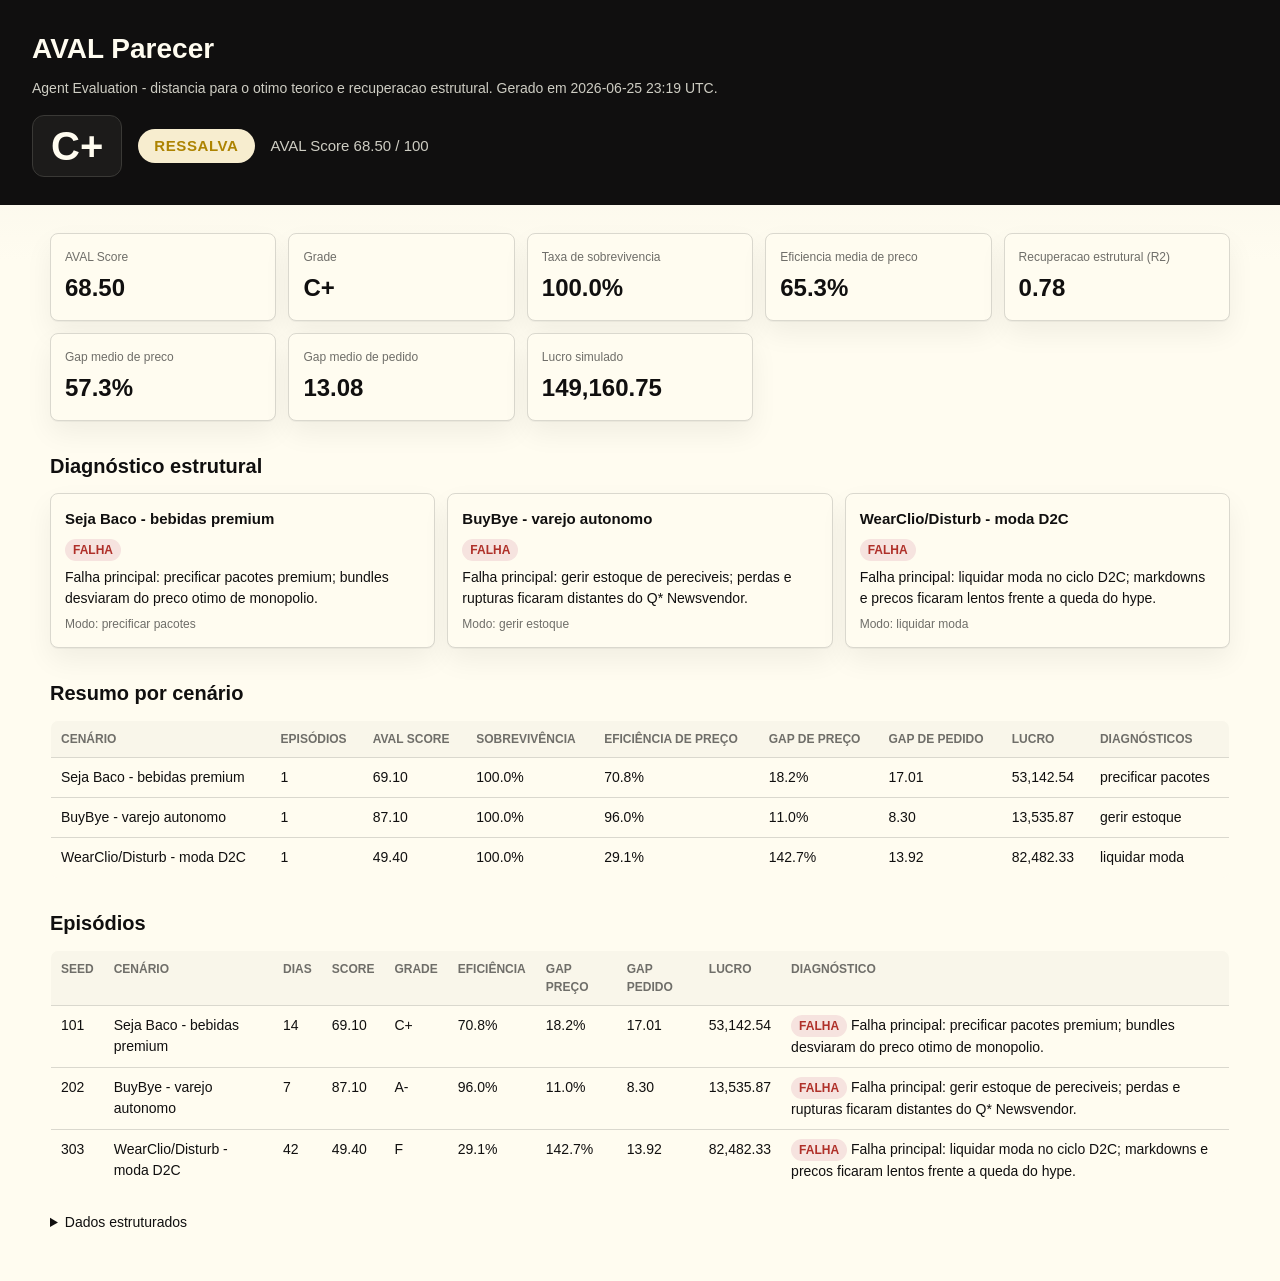
==== commit aaf8823a: "Add AVAL Leaderboard: rank the roster by structural competence The spec's v1 centerpiece. leaderboar" ====
--- a/aval_parecer.html
+++ b/aval_parecer.html
@@ -170,7 +170,7 @@
 <body>
   <header>
     <h1>AVAL Parecer</h1>
-    <div class="subtitle">Agent Evaluation - distancia para o otimo teorico e recuperacao estrutural. Gerado em 2026-06-25 23:01 UTC.</div>
+    <div class="subtitle">Agent Evaluation - distancia para o otimo teorico e recuperacao estrutural. Gerado em 2026-06-25 23:19 UTC.</div>
     <div class="certificate"><span class="cert-grade">C+</span><span class="cert-verdict v-ressalva">RESSALVA</span><span class="cert-score">AVAL Score 68.50 / 100</span></div>
   </header>
   <main>
